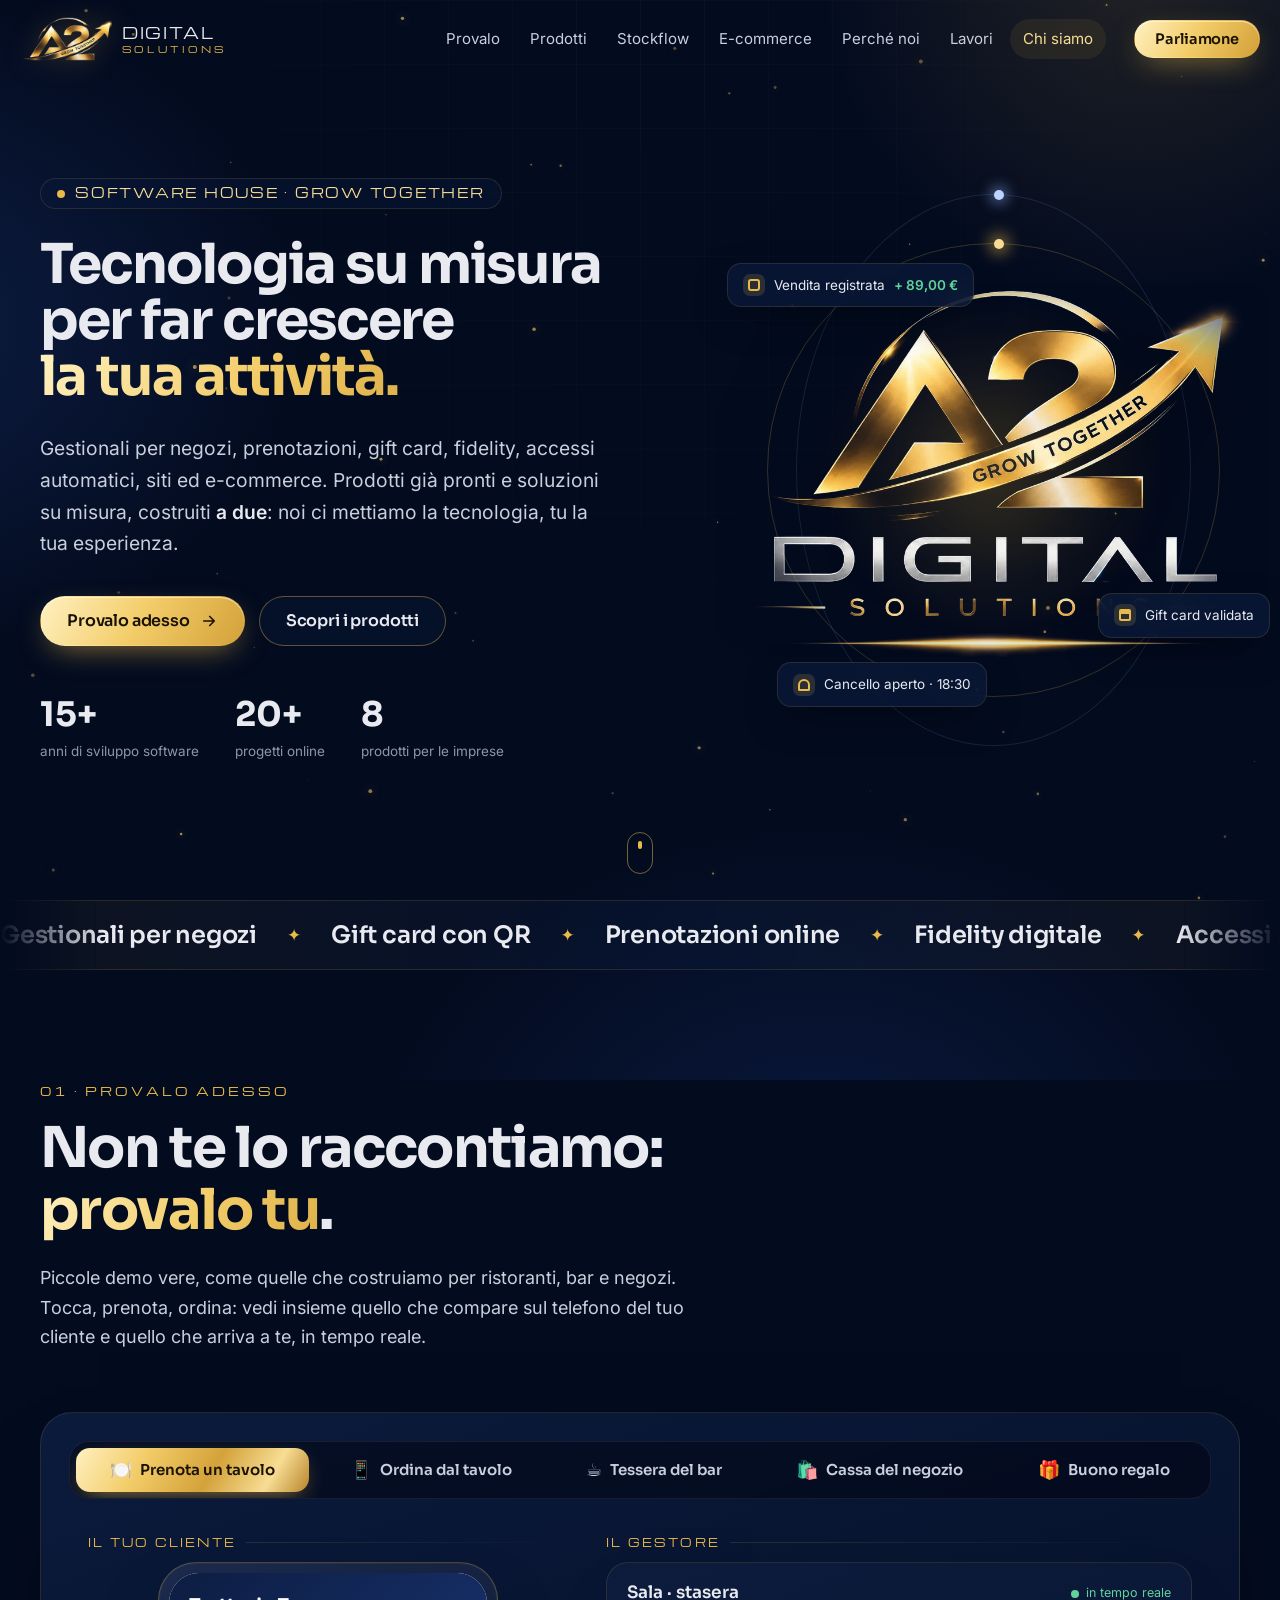
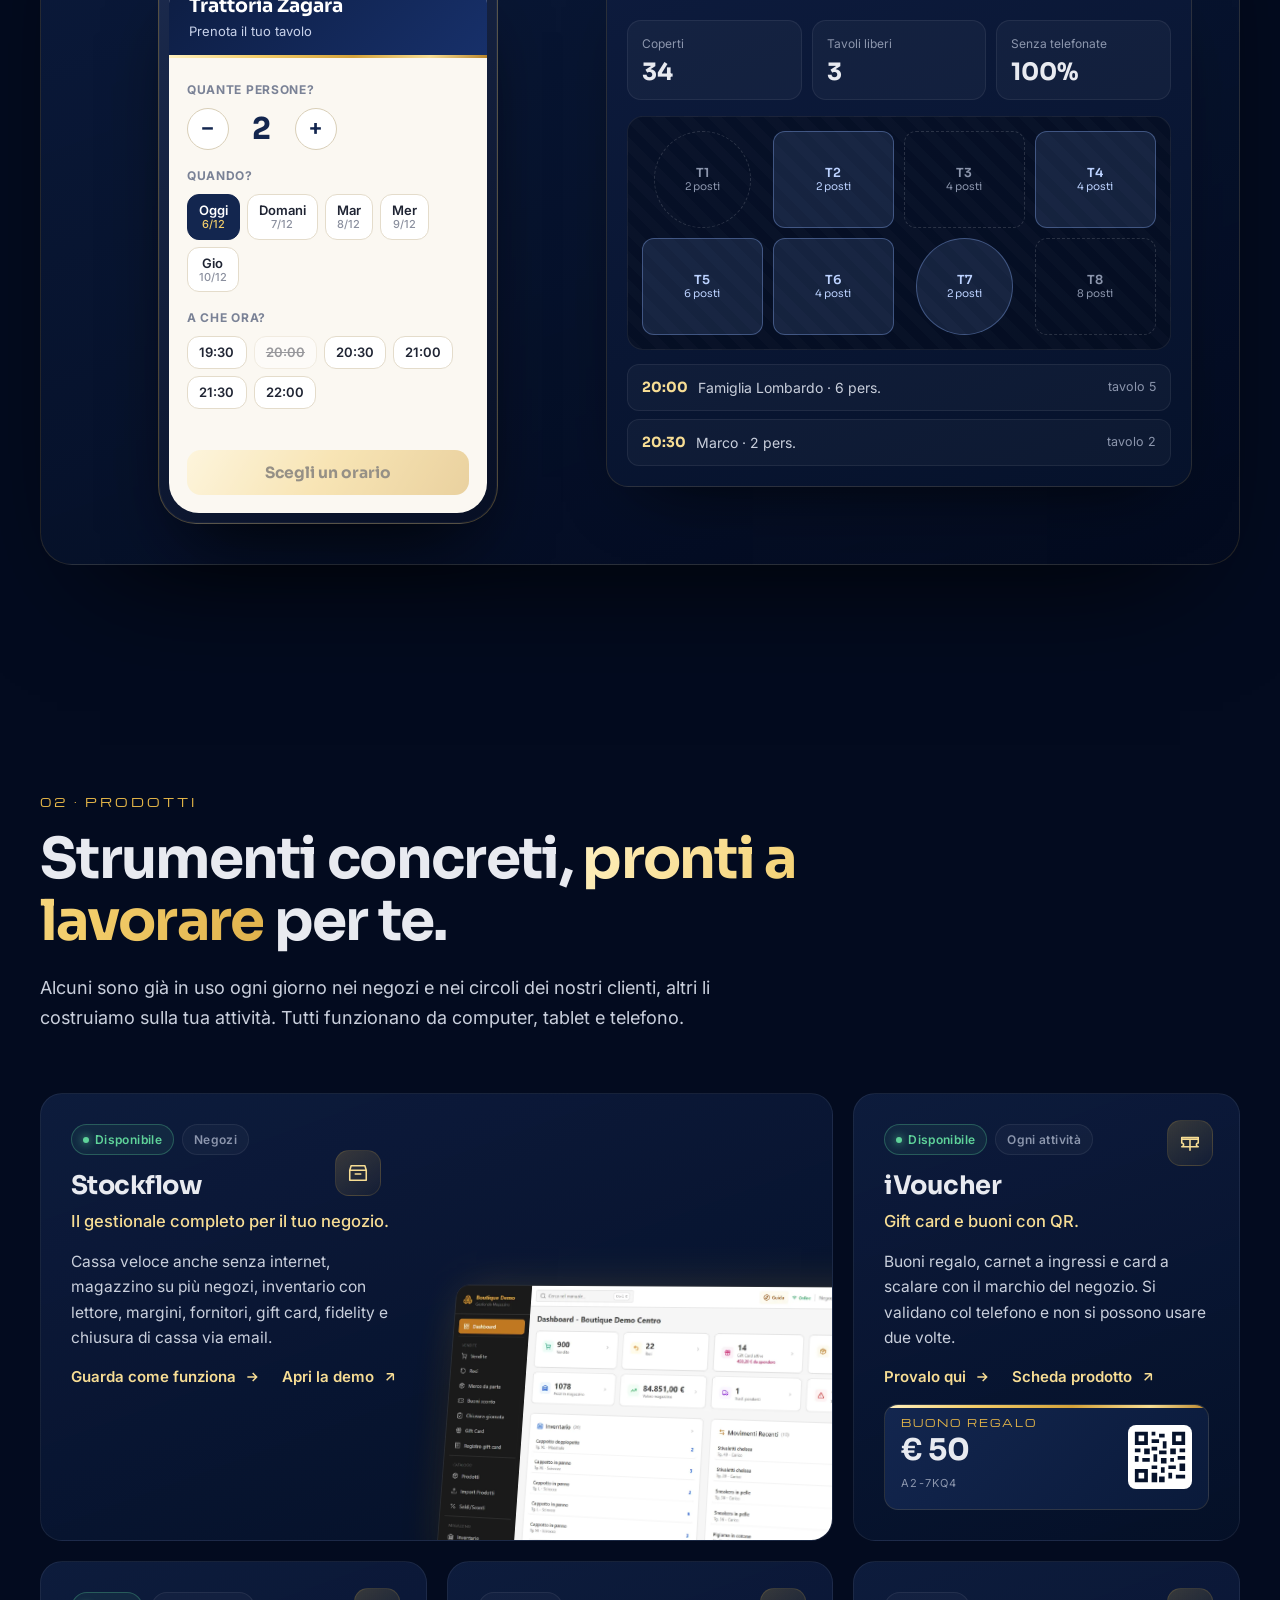
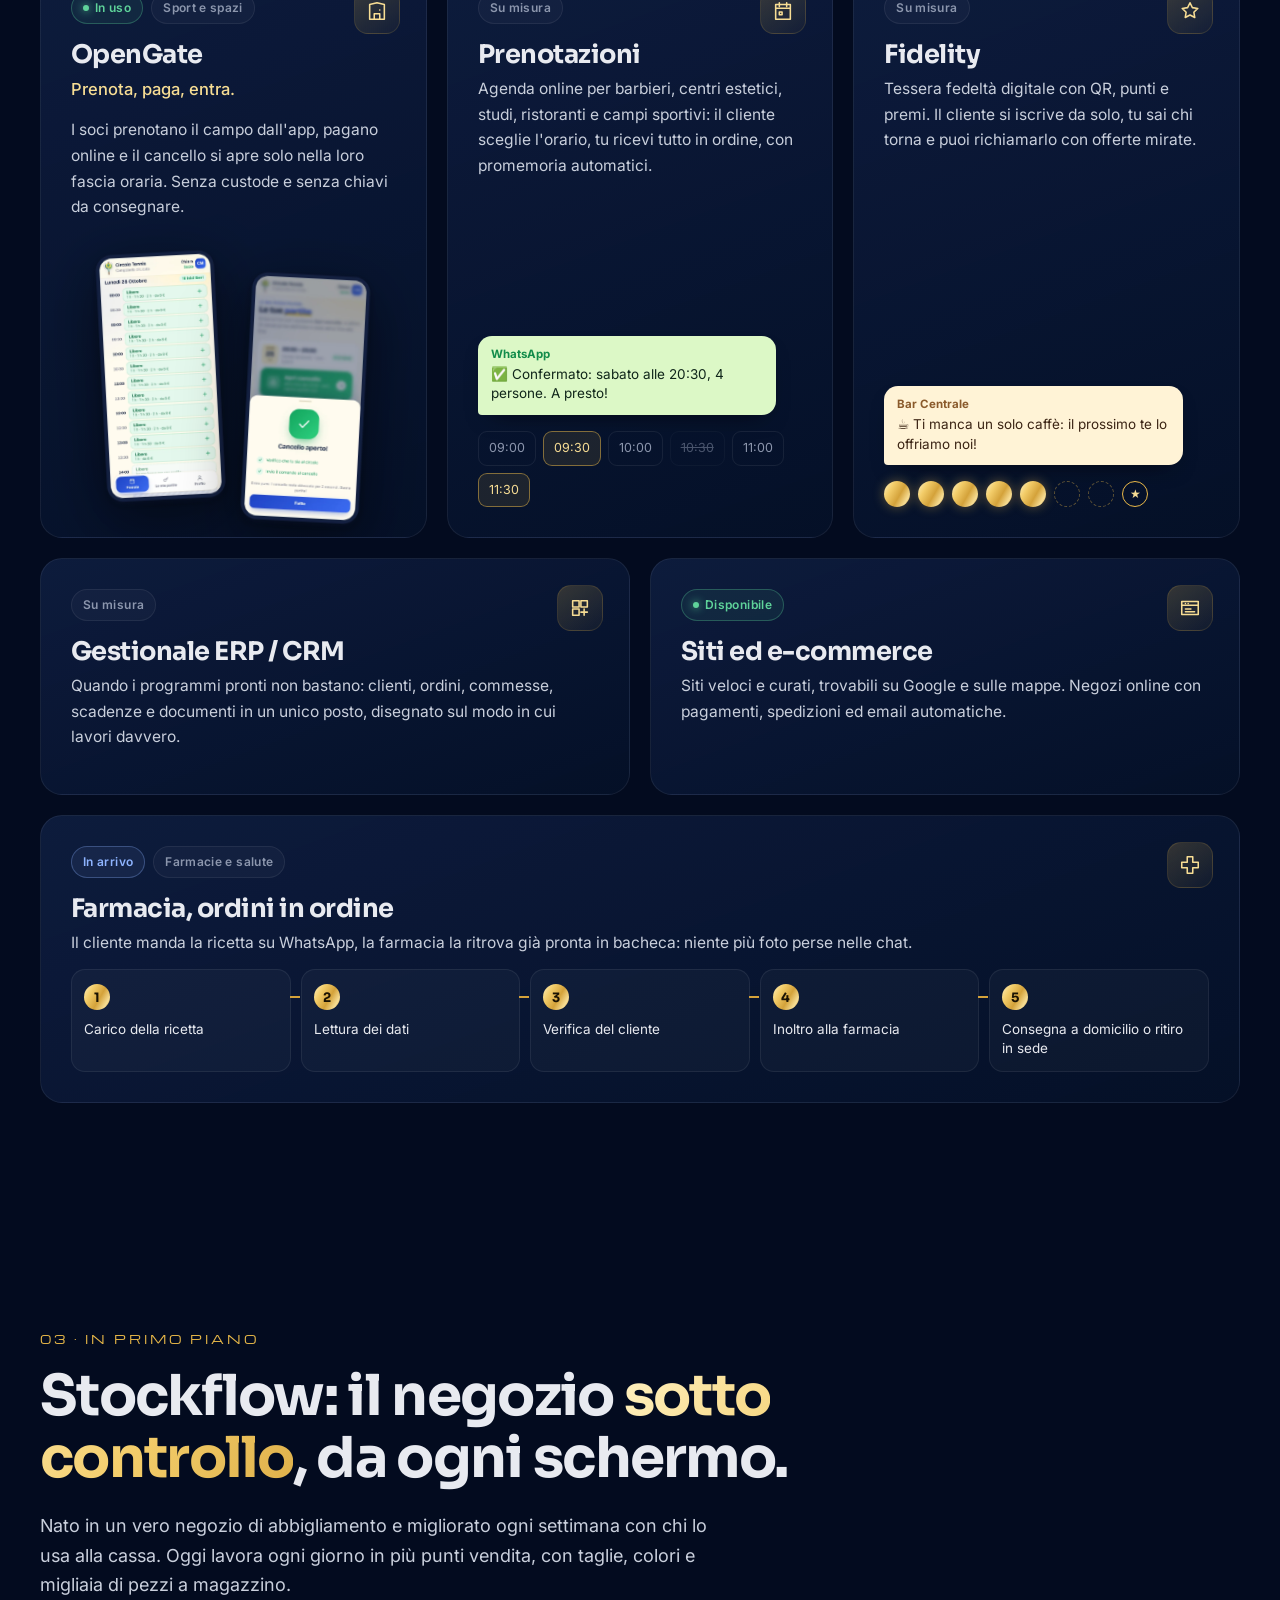
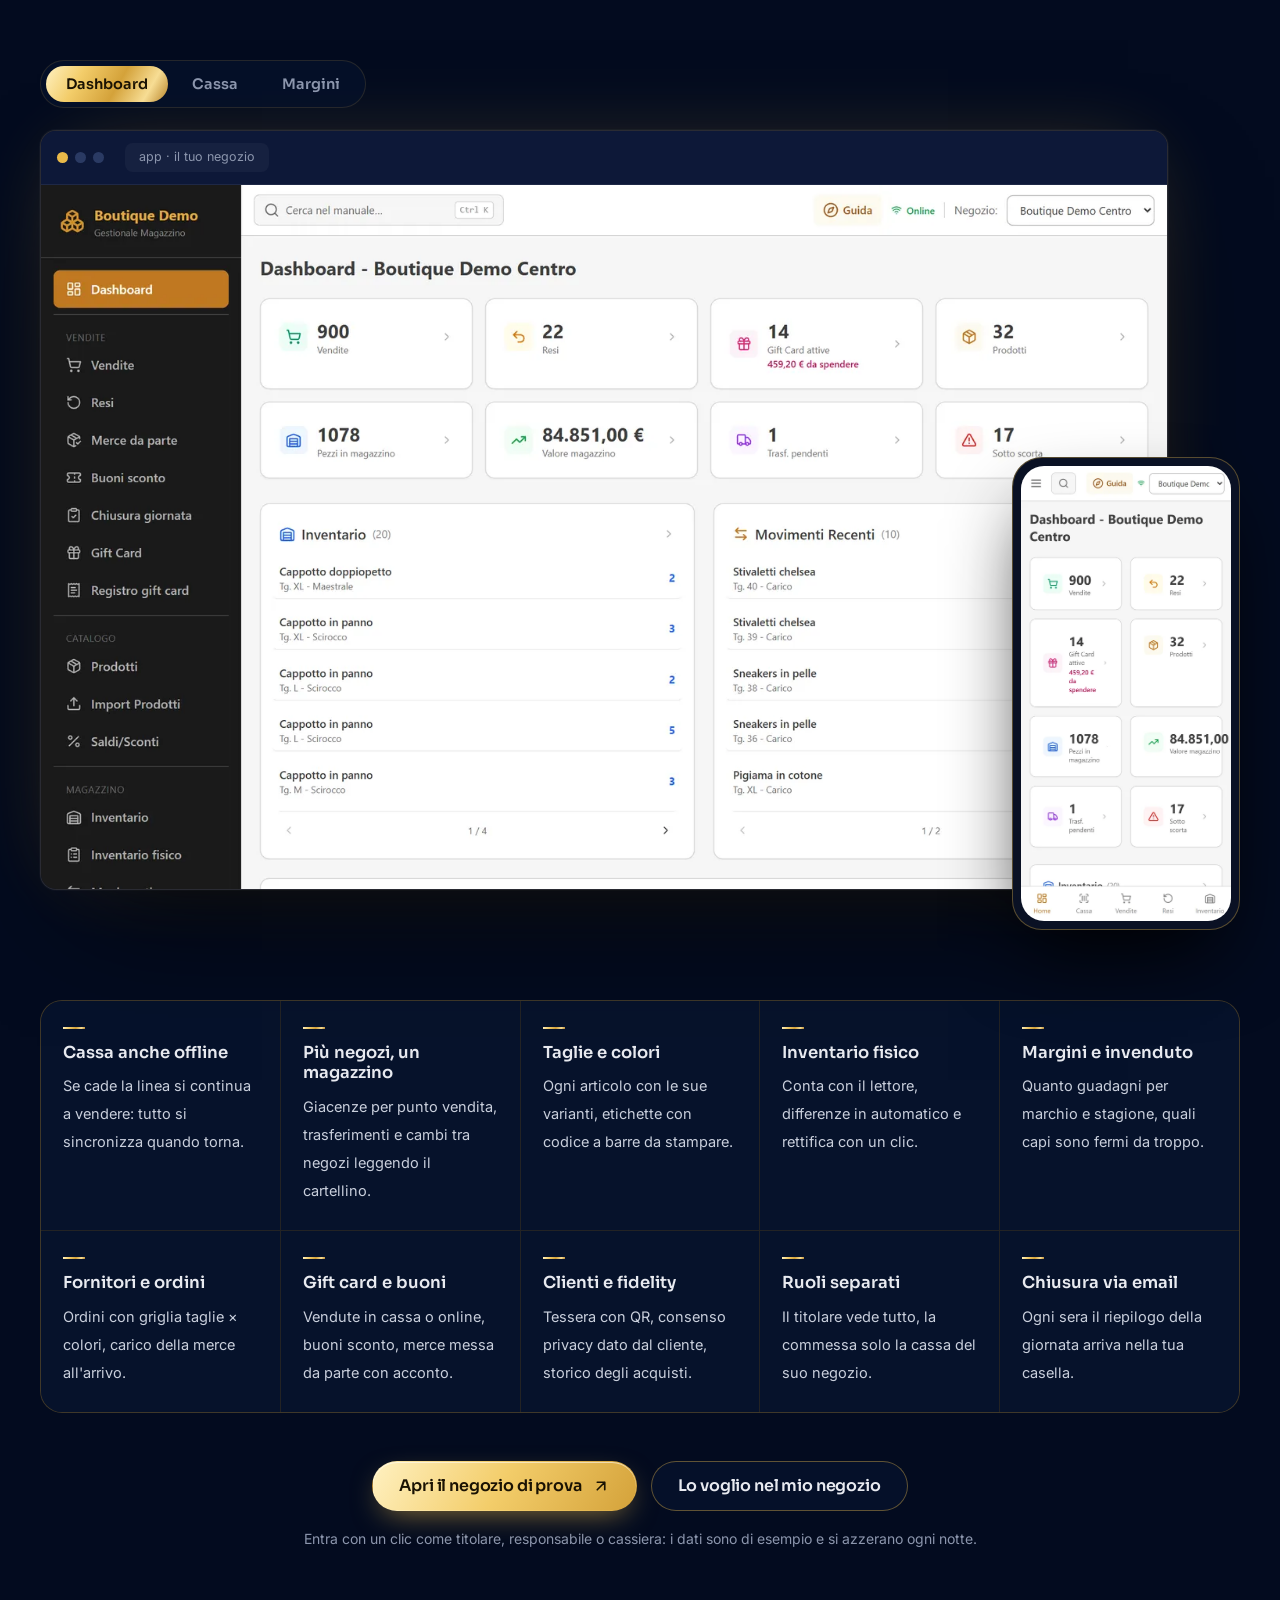
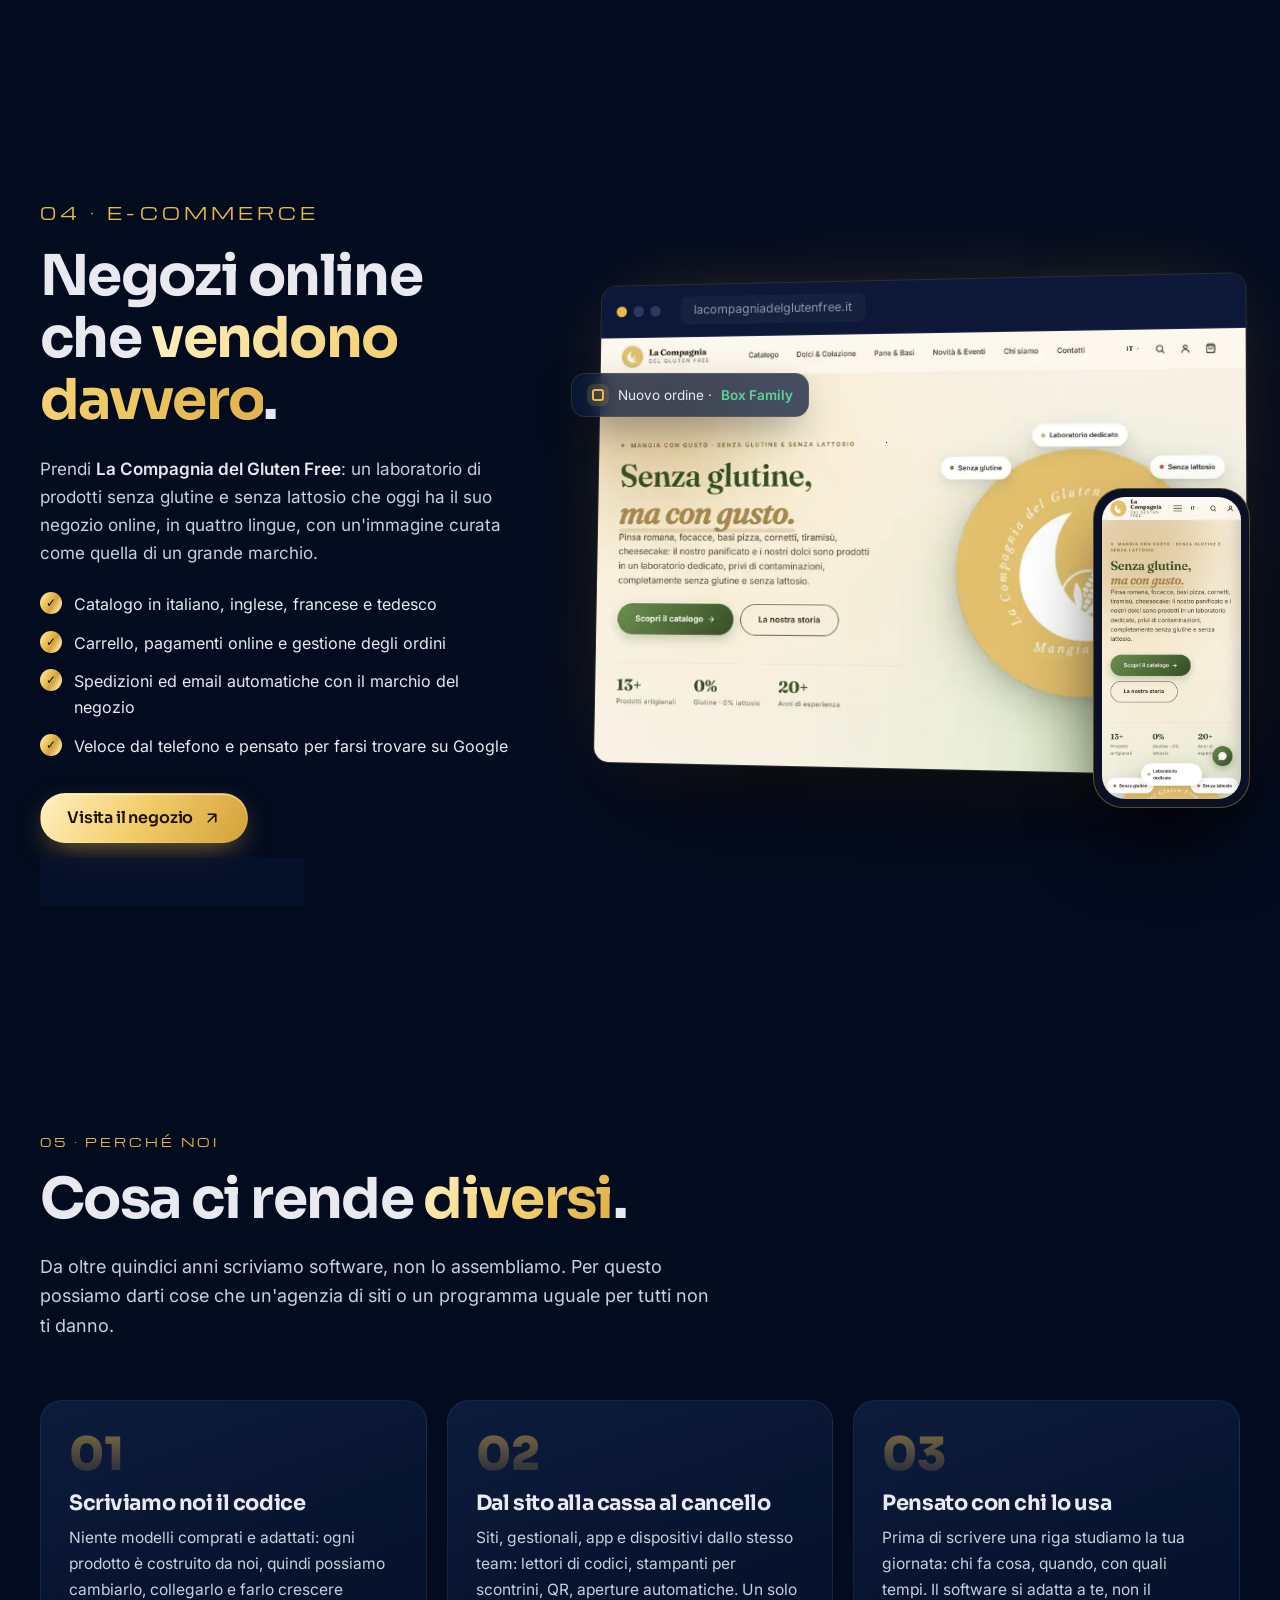
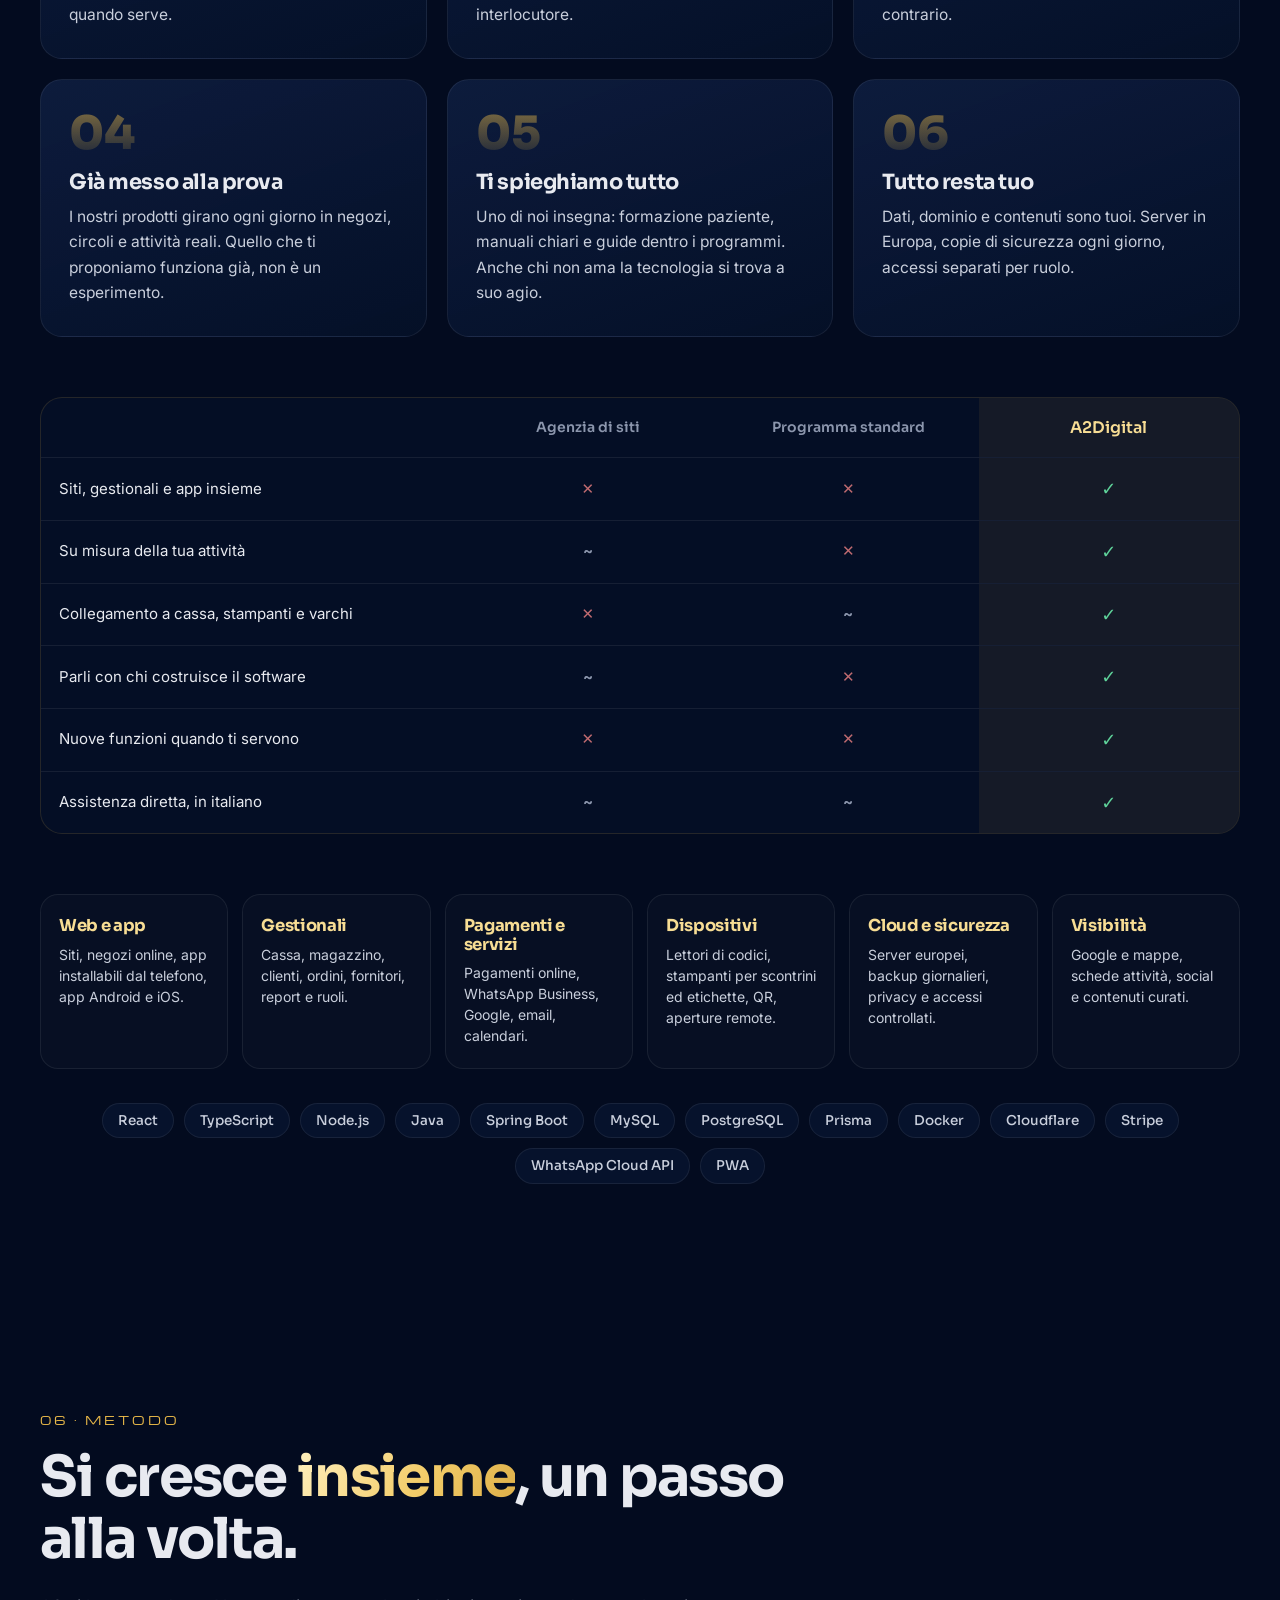
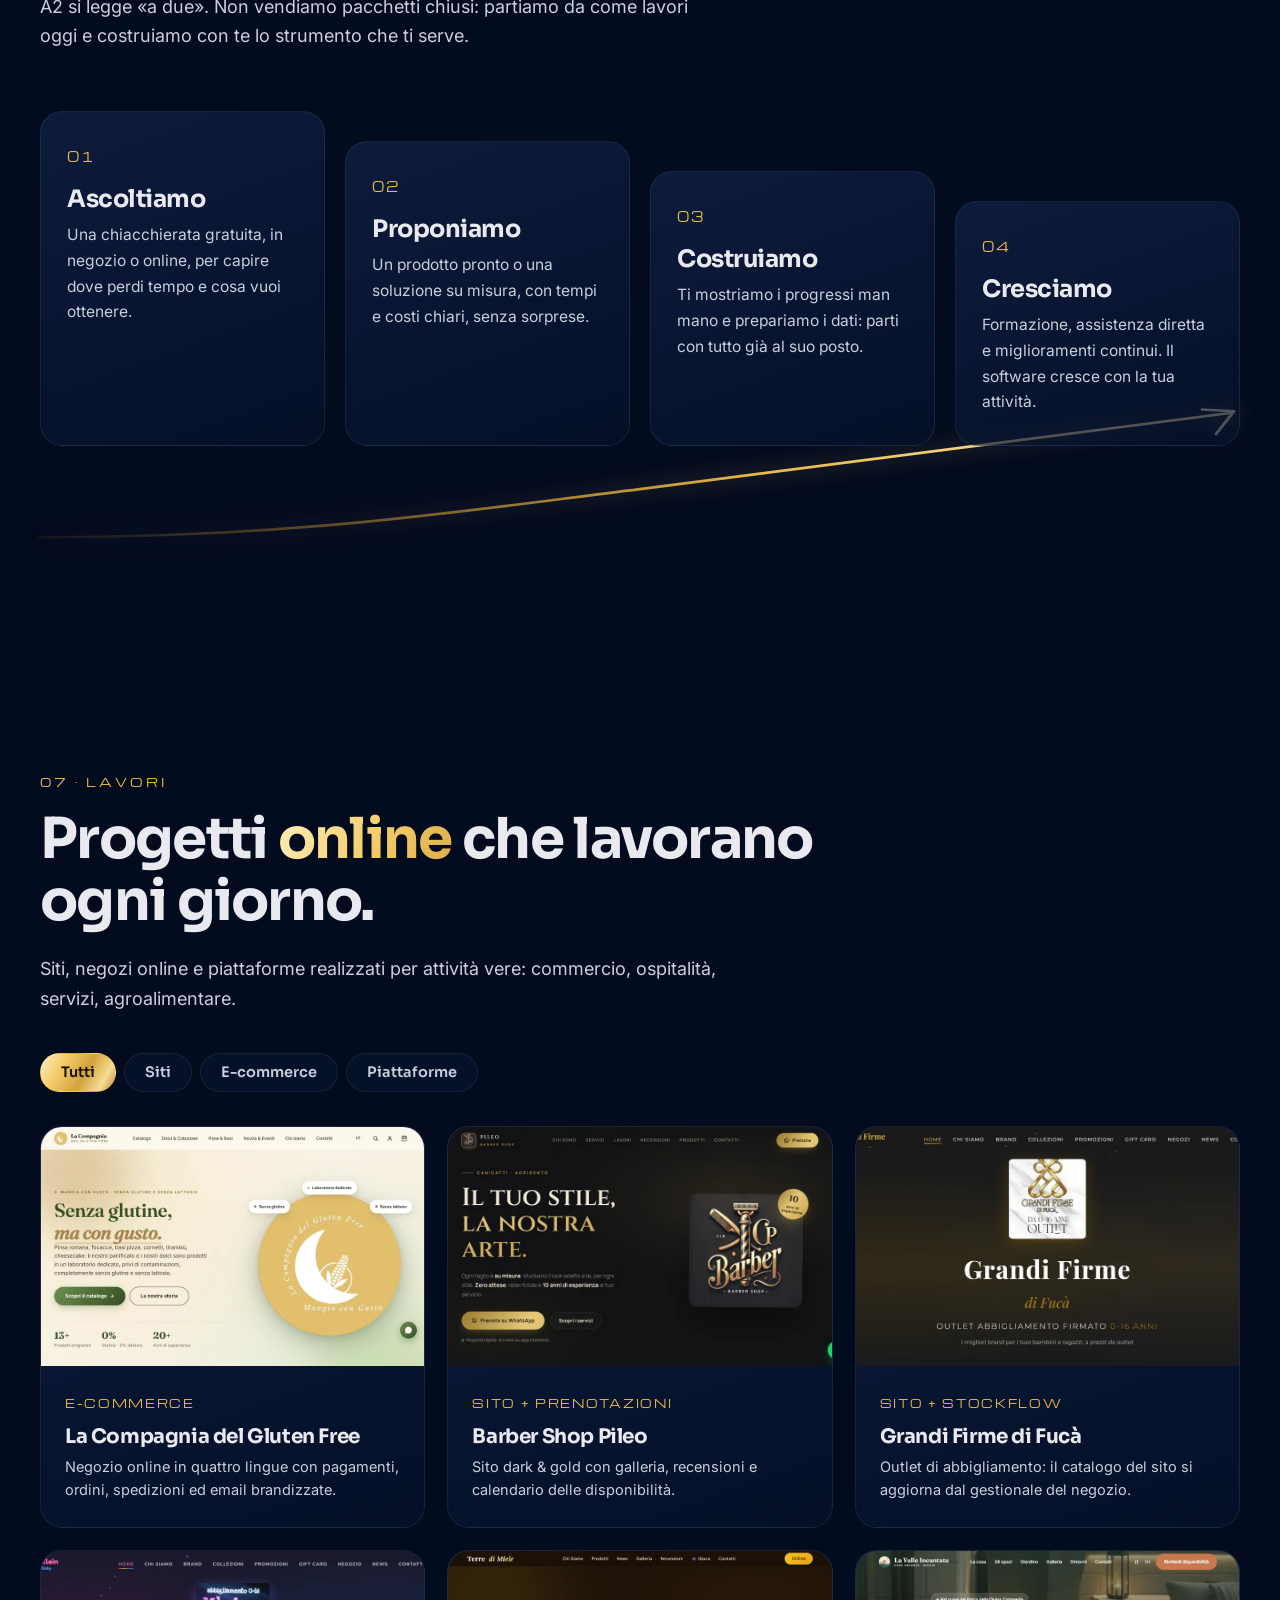
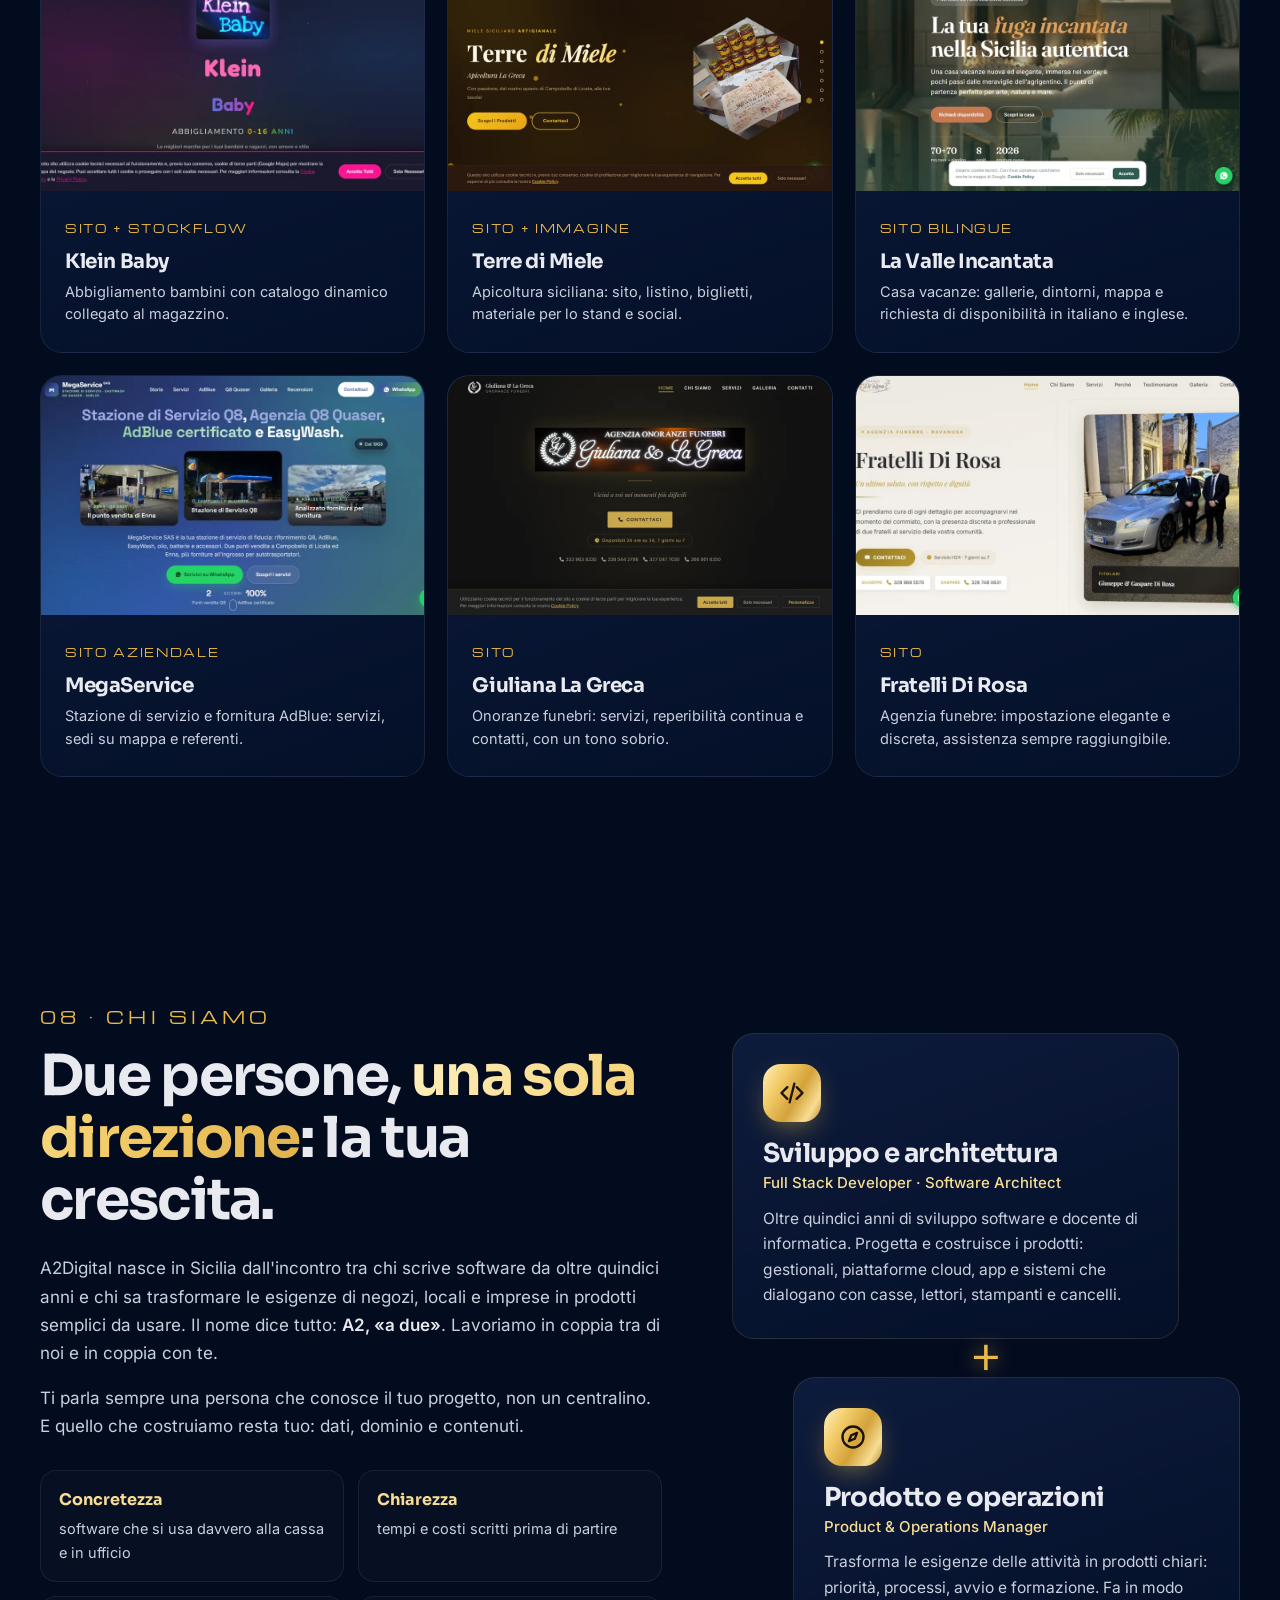
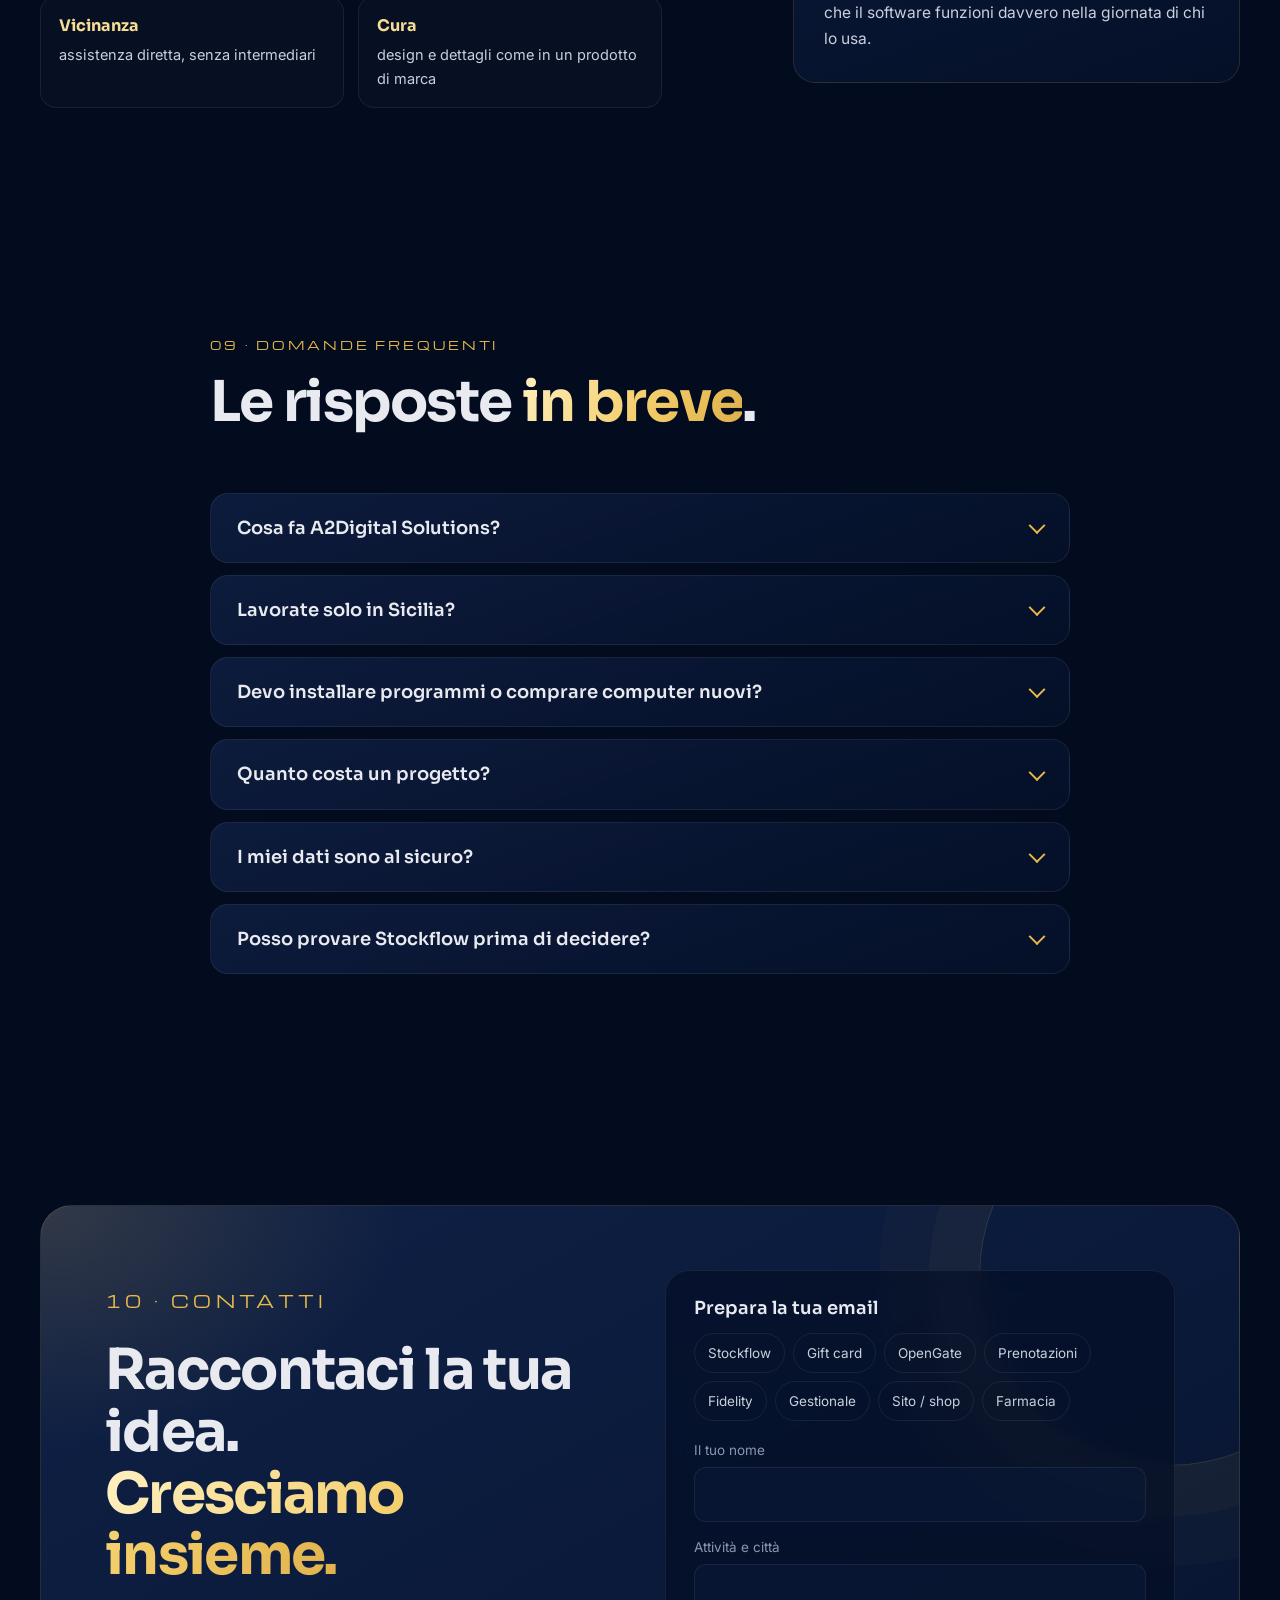
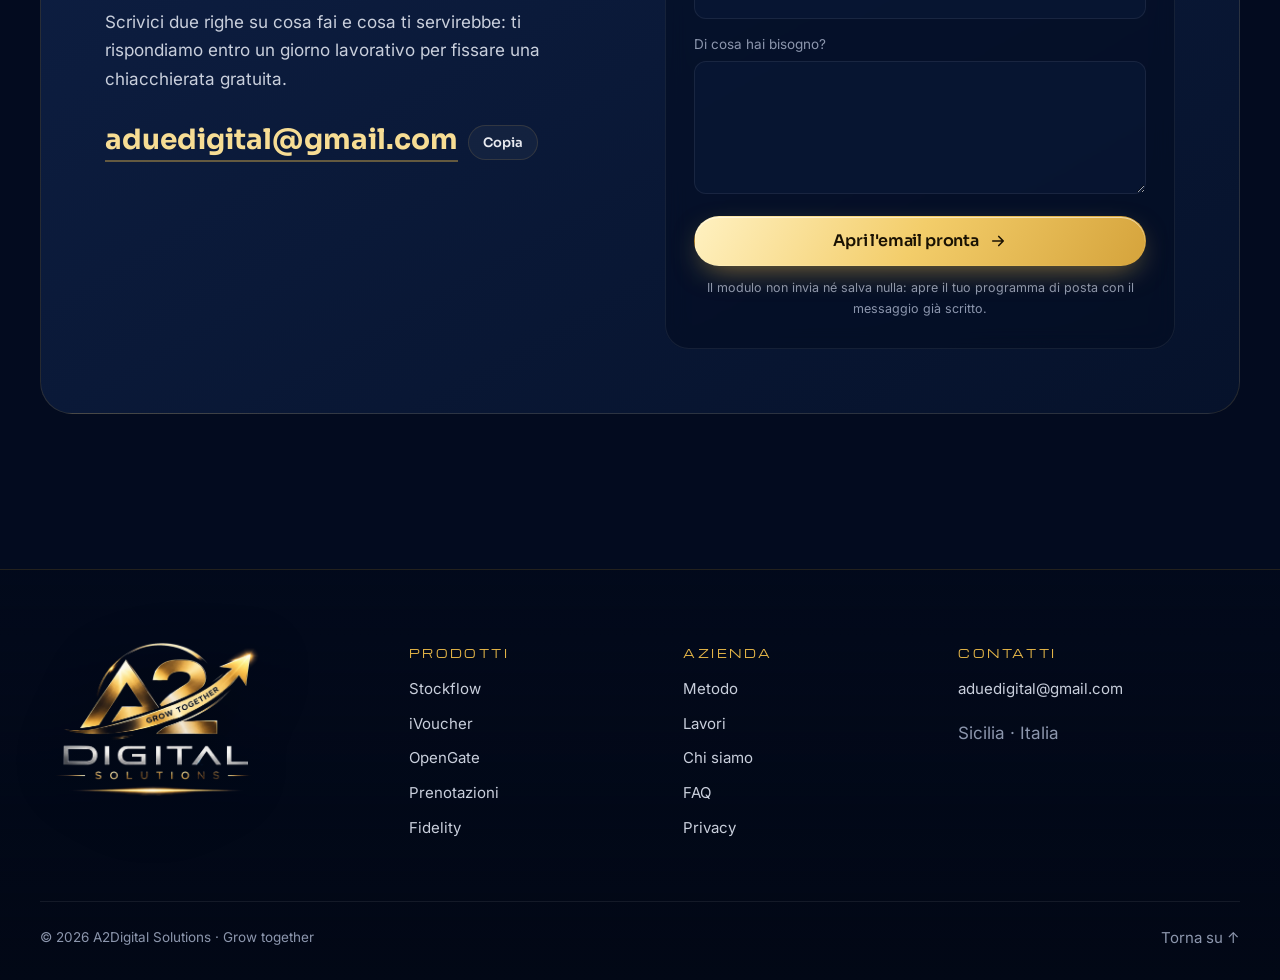
==== index.html @ 516698c3 "Chi siamo senza nomi, link alle demo di Stockflow e iVoucher Claude-Session: https://claude.ai/code/" ====
<!DOCTYPE html>
<html lang="it">
<head>
<meta charset="utf-8">
<meta name="viewport" content="width=device-width, initial-scale=1">
<title>A2Digital Solutions · Software, gestionali e siti per far crescere la tua attività</title>
<meta name="description" content="A2Digital Solutions crea gestionali per negozi, prenotazioni, gift card, fidelity, accessi automatici, siti ed e-commerce per le piccole e medie imprese. Grow together: cresciamo insieme.">
<meta name="keywords" content="gestionale negozio, software per negozi, ERP retail, gift card digitali, prenotazioni online, fidelity card digitale, controllo accessi QR, sito web, e-commerce, software su misura, Sicilia">
<meta name="author" content="A2Digital Solutions">
<meta name="robots" content="index, follow, max-image-preview:large">
<meta name="theme-color" content="#030b1f">
<link rel="canonical" href="https://www.a2digital.it/">
<link rel="icon" href="favicon.svg" type="image/svg+xml">
<link rel="icon" href="favicon-32.png" sizes="32x32" type="image/png">
<link rel="apple-touch-icon" href="apple-touch-icon.png">
<link rel="manifest" href="site.webmanifest">

<meta property="og:type" content="website">
<meta property="og:locale" content="it_IT">
<meta property="og:site_name" content="A2Digital Solutions">
<meta property="og:title" content="A2Digital Solutions · Grow together">
<meta property="og:description" content="Gestionali, prenotazioni, gift card, fidelity, accessi automatici, siti ed e-commerce. Tecnologia concreta per far crescere la tua attività.">
<meta property="og:url" content="https://www.a2digital.it/">
<meta property="og:image" content="https://www.a2digital.it/og-image.jpg">
<meta property="og:image:width" content="1200">
<meta property="og:image:height" content="630">
<meta name="twitter:card" content="summary_large_image">
<meta name="twitter:title" content="A2Digital Solutions · Grow together">
<meta name="twitter:description" content="Gestionali, prenotazioni, gift card, fidelity, accessi automatici, siti ed e-commerce.">
<meta name="twitter:image" content="https://www.a2digital.it/og-image.jpg">
<meta name="geo.region" content="IT-82">
<meta name="geo.placename" content="Sicilia">

<link rel="preload" href="assets/fonts/sora-latin-wght-normal.woff2" as="font" type="font/woff2" crossorigin>
<link rel="preload" href="assets/fonts/inter-latin-wght-normal.woff2" as="font" type="font/woff2" crossorigin>
<link rel="stylesheet" href="assets/css/style.css">

<script type="application/ld+json">
{
  "@context": "https://schema.org",
  "@graph": [
    {
      "@type": "Organization",
      "@id": "https://www.a2digital.it/#org",
      "name": "A2Digital Solutions",
      "alternateName": ["A2Digital", "A2 Digital Solutions"],
      "slogan": "Grow together",
      "url": "https://www.a2digital.it/",
      "logo": "https://www.a2digital.it/icon-512.png",
      "email": "aduedigital@gmail.com",
      "description": "Software house che sviluppa gestionali per negozi, prenotazioni online, gift card, fidelity, controllo accessi, siti ed e-commerce per piccole e medie imprese.",
      "areaServed": [{"@type": "Country", "name": "Italia"}],
      "address": {"@type": "PostalAddress", "addressRegion": "Sicilia", "addressCountry": "IT"},
      "contactPoint": {"@type": "ContactPoint", "contactType": "sales", "email": "aduedigital@gmail.com", "availableLanguage": ["Italian", "English"]},
      "knowsAbout": ["Gestionali per negozi", "ERP", "CRM", "E-commerce", "Prenotazioni online", "Gift card digitali", "Programmi fedeltà", "Controllo accessi", "Sviluppo web"]
    },
    {
      "@type": "WebSite",
      "@id": "https://www.a2digital.it/#website",
      "url": "https://www.a2digital.it/",
      "name": "A2Digital Solutions",
      "inLanguage": "it-IT",
      "publisher": {"@id": "https://www.a2digital.it/#org"}
    },
    {
      "@type": "ItemList",
      "name": "Prodotti A2Digital",
      "itemListElement": [
        {"@type": "ListItem", "position": 1, "item": {"@type": "SoftwareApplication", "name": "Stockflow", "applicationCategory": "BusinessApplication", "operatingSystem": "Web, Android, iOS", "description": "Gestionale cloud per negozi: cassa, magazzino multi-negozio, inventario, margini, fornitori, gift card e fidelity."}},
        {"@type": "ListItem", "position": 2, "item": {"@type": "SoftwareApplication", "name": "iVoucher", "applicationCategory": "BusinessApplication", "operatingSystem": "Web", "description": "Gift card, carnet e buoni digitali con QR, validati dal telefono e impossibili da usare due volte."}},
        {"@type": "ListItem", "position": 3, "item": {"@type": "SoftwareApplication", "name": "OpenGate", "applicationCategory": "BusinessApplication", "operatingSystem": "Web", "description": "Prenotazione e pagamento di campi e spazi con apertura automatica del cancello solo nella fascia prenotata."}},
        {"@type": "ListItem", "position": 4, "item": {"@type": "Service", "name": "Prenotazioni online", "description": "Agenda e prenotazioni per barbieri, centri estetici, studi, ristoranti e strutture sportive."}},
        {"@type": "ListItem", "position": 5, "item": {"@type": "Service", "name": "Fidelity digitale", "description": "Tessera fedeltà con QR, punti, premi e messaggi ai clienti."}},
        {"@type": "ListItem", "position": 6, "item": {"@type": "Service", "name": "Gestionale su misura (ERP/CRM)", "description": "Software gestionale costruito sui processi dell'azienda."}},
        {"@type": "ListItem", "position": 7, "item": {"@type": "Service", "name": "Siti web ed e-commerce", "description": "Siti veloci, curati e trovabili su Google, negozi online con pagamenti e spedizioni."}},
        {"@type": "ListItem", "position": 8, "item": {"@type": "Service", "name": "Farmacia e salute", "description": "Ordini e ricette via WhatsApp gestiti in modo ordinato, con consegna a domicilio o ritiro in sede."}}
      ]
    },
    {
      "@type": "FAQPage",
      "mainEntity": [
        {"@type": "Question", "name": "Cosa fa A2Digital Solutions?", "acceptedAnswer": {"@type": "Answer", "text": "Sviluppiamo software per piccole e medie imprese: gestionali per negozi, prenotazioni online, gift card e fidelity digitali, controllo accessi, gestionali su misura, siti web ed e-commerce."}},
        {"@type": "Question", "name": "Lavorate solo in Sicilia?", "acceptedAnswer": {"@type": "Answer", "text": "Siamo in Sicilia ma lavoriamo con attività in tutta Italia: i nostri prodotti funzionano online e l'assistenza avviene a distanza."}},
        {"@type": "Question", "name": "Devo installare programmi o comprare computer nuovi?", "acceptedAnswer": {"@type": "Answer", "text": "No. I nostri prodotti funzionano dal browser di computer, tablet e telefono. Per la cassa si possono collegare lettori di codici a barre e stampanti per scontrini."}},
        {"@type": "Question", "name": "Quanto costa un progetto?", "acceptedAnswer": {"@type": "Answer", "text": "Dipende da cosa serve: i prodotti pronti hanno un canone mensile, i progetti su misura un preventivo dopo una prima chiacchierata gratuita. Scrivici a aduedigital@gmail.com."}},
        {"@type": "Question", "name": "I miei dati sono al sicuro?", "acceptedAnswer": {"@type": "Answer", "text": "Sì: server in Europa, connessioni cifrate, backup quotidiani e accessi separati per ogni ruolo. I dati restano di proprietà del cliente."}},
        {"@type": "Question", "name": "Posso provare Stockflow prima di decidere?", "acceptedAnswer": {"@type": "Answer", "text": "Sì: c'è un negozio di prova completo con dati di esempio su https://store.emcdigitalsolutions.it/login. Si entra con un clic e si può fare anche una vendita."}}
      ]
    }
  ]
}
</script>
</head>
<body>
<a class="skip" href="#main">Vai al contenuto</a>
<div class="progress" aria-hidden="true"><span id="progress"></span></div>
<canvas id="dust" aria-hidden="true"></canvas>
<div class="bg-glow" aria-hidden="true"></div>
<div class="bg-grid" aria-hidden="true"></div>

<header class="nav" id="nav">
  <div class="nav-inner">
    <a href="#top" class="brand" aria-label="A2Digital Solutions, torna in cima">
      <img src="assets/img/emblema-a2.webp" alt="" width="240" height="116" class="brand-mark">
      <span class="brand-text"><b>DIGITAL</b><i>SOLUTIONS</i></span>
    </a>
    <nav class="nav-links" aria-label="Navigazione principale">
      <a href="#laboratorio">Provalo</a>
      <a href="#prodotti">Prodotti</a>
      <a href="#stockflow">Stockflow</a>
      <a href="#ecommerce">E-commerce</a>
      <a href="#perche-noi">Perché noi</a>
      <a href="#portfolio">Lavori</a>
      <a href="#chi-siamo">Chi siamo</a>
    </nav>
    <a href="#contatti" class="btn btn-gold btn-sm nav-cta" data-magnetic>Parliamone</a>
    <button class="burger" id="burger" aria-label="Apri il menu" aria-expanded="false" aria-controls="mnav"><span></span><span></span></button>
  </div>
  <nav class="mnav" id="mnav" aria-label="Menu mobile">
    <a href="#laboratorio">Provalo</a>
    <a href="#prodotti">Prodotti</a>
    <a href="#stockflow">Stockflow</a>
    <a href="#ecommerce">E-commerce</a>
    <a href="#perche-noi">Perché noi</a>
    <a href="#portfolio">Lavori</a>
    <a href="#chi-siamo">Chi siamo</a>
    <a href="#faq">FAQ</a>
    <a href="#contatti" class="btn btn-gold">Parliamone</a>
  </nav>
</header>

<main id="main">

<!-- HERO -->
<section class="hero" id="top">
  <div class="wrap hero-grid">
    <div class="hero-copy">
      <p class="eyebrow reveal"><span class="dot"></span> Software house · Grow together</p>
      <h1 class="reveal">
        <span class="line">Tecnologia su misura</span>
        <span class="line">per far crescere</span>
        <span class="line"><em class="gold-text">la tua attività.</em></span>
      </h1>
      <p class="lead reveal">Gestionali per negozi, prenotazioni, gift card, fidelity, accessi automatici, siti ed e-commerce. Prodotti già pronti e soluzioni su misura, costruiti <strong>a due</strong>: noi ci mettiamo la tecnologia, tu la tua esperienza.</p>
      <div class="hero-cta reveal">
        <a href="#laboratorio" class="btn btn-gold" data-magnetic>Provalo adesso <svg viewBox="0 0 24 24" aria-hidden="true"><path d="M5 12h14M13 6l6 6-6 6"/></svg></a>
        <a href="#prodotti" class="btn btn-ghost" data-magnetic>Scopri i prodotti</a>
      </div>
      <ul class="hero-proof reveal" aria-label="In breve">
        <li><b data-count="15" data-suffix="+">15+</b><span>anni di sviluppo software</span></li>
        <li><b data-count="20" data-suffix="+">20+</b><span>progetti online</span></li>
        <li><b data-count="8">8</b><span>prodotti per le imprese</span></li>
      </ul>
    </div>
    <div class="hero-art reveal" aria-hidden="true">
      <div class="orbit o1"></div>
      <div class="orbit o2"></div>
      <div class="halo"></div>
      <img src="assets/img/logo-a2digital.webp" alt="" width="960" height="651" class="hero-logo" fetchpriority="high">
      <div class="chip c1"><i class="ic ic-cart"></i> Vendita registrata <b>+ 89,00 €</b></div>
      <div class="chip c2"><i class="ic ic-gift"></i> Gift card validata</div>
      <div class="chip c3"><i class="ic ic-gate"></i> Cancello aperto · 18:30</div>
    </div>
  </div>
  <a href="#laboratorio" class="scroll-cue" aria-label="Scorri alle demo"><span></span></a>
</section>

<!-- MARQUEE -->
<div class="marquee" aria-hidden="true">
  <div class="marquee-track">
    <span>Gestionali per negozi</span><i>✦</i><span>Gift card con QR</span><i>✦</i><span>Prenotazioni online</span><i>✦</i><span>Fidelity digitale</span><i>✦</i><span>Accessi automatici</span><i>✦</i><span>Siti web</span><i>✦</i><span>E-commerce</span><i>✦</i><span>ERP e CRM su misura</span><i>✦</i><span>Ordini via WhatsApp</span><i>✦</i>
    <span>Gestionali per negozi</span><i>✦</i><span>Gift card con QR</span><i>✦</i><span>Prenotazioni online</span><i>✦</i><span>Fidelity digitale</span><i>✦</i><span>Accessi automatici</span><i>✦</i><span>Siti web</span><i>✦</i><span>E-commerce</span><i>✦</i><span>ERP e CRM su misura</span><i>✦</i><span>Ordini via WhatsApp</span><i>✦</i>
  </div>
</div>

<!-- LABORATORIO -->
<section class="section" id="laboratorio">
  <div class="wrap">
    <header class="sec-head reveal">
      <p class="kicker">01 · Provalo adesso</p>
      <h2>Non te lo raccontiamo: <span class="gold-text">provalo tu</span>.</h2>
      <p class="sec-sub">Piccole demo vere, come quelle che costruiamo per ristoranti, bar e negozi. Tocca, prenota, ordina: vedi insieme quello che compare sul telefono del tuo cliente e quello che arriva a te, in tempo reale.</p>
    </header>

    <div class="lab reveal">
      <div class="lab-tabs" role="tablist" aria-label="Scegli una demo">
        <button role="tab" id="t-book" aria-controls="lab-book" aria-selected="true"><span>🍽️</span>Prenota un tavolo</button>
        <button role="tab" id="t-order" aria-controls="lab-order" aria-selected="false" tabindex="-1"><span>📱</span>Ordina dal tavolo</button>
        <button role="tab" id="t-fid" aria-controls="lab-fid" aria-selected="false" tabindex="-1"><span>☕</span>Tessera del bar</button>
        <button role="tab" id="t-pos" aria-controls="lab-pos" aria-selected="false" tabindex="-1"><span>🛍️</span>Cassa del negozio</button>
        <button role="tab" id="t-gift" aria-controls="lab-gift" aria-selected="false" tabindex="-1"><span>🎁</span>Buono regalo</button>
      </div>

      <!-- 1. PRENOTAZIONE TAVOLO -->
      <div class="lab-panel" id="lab-book" role="tabpanel" aria-labelledby="t-book">
        <div class="lab-side">
          <p class="lab-who">Il tuo cliente</p>
          <div class="device">
            <div class="app">
              <div class="app-head"><b>Trattoria Zagara</b><small>Prenota il tuo tavolo</small></div>
              <div class="app-body">
                <p class="app-label">Quante persone?</p>
                <div class="stepper"><button type="button" data-bk="minus" aria-label="Una persona in meno">−</button><output id="bkPeople">2</output><button type="button" data-bk="plus" aria-label="Una persona in più">+</button></div>
                <p class="app-label">Quando?</p>
                <div class="pills" id="bkDays"></div>
                <p class="app-label">A che ora?</p>
                <div class="pills times" id="bkTimes"></div>
                <button type="button" class="app-btn" id="bkGo" disabled>Scegli un orario</button>
              </div>
              <div class="app-done" id="bkDone" hidden>
                <div class="check"><svg viewBox="0 0 52 52"><circle cx="26" cy="26" r="24"/><path d="M15 27l7 7 15-16"/></svg></div>
                <b>Tavolo prenotato!</b>
                <p id="bkSummary"></p>
                <small>Conferma e promemoria in arrivo su WhatsApp</small>
                <button type="button" class="app-btn ghost" id="bkAgain">Nuova prenotazione</button>
              </div>
            </div>
          </div>
        </div>
        <div class="lab-side biz">
          <p class="lab-who">Il gestore</p>
          <div class="dash">
            <div class="dash-head"><b>Sala · <span id="bkDayLabel">stasera</span></b><span class="live"><i></i>in tempo reale</span></div>
            <div class="kpis"><div><small>Coperti</small><b id="bkCovers">34</b></div><div><small>Tavoli liberi</small><b id="bkFree">3</b></div><div><small>Senza telefonate</small><b>100%</b></div></div>
            <div class="floor" id="bkFloor" aria-hidden="true"></div>
            <ul class="feed" id="bkFeed">
              <li><b>20:00</b> Famiglia Lombardo · 6 pers. <em>tavolo 5</em></li>
              <li><b>20:30</b> Marco · 2 pers. <em>tavolo 2</em></li>
            </ul>
          </div>
        </div>
      </div>

      <!-- 2. ORDINE DAL TAVOLO -->
      <div class="lab-panel" id="lab-order" role="tabpanel" aria-labelledby="t-order" hidden>
        <div class="lab-side">
          <p class="lab-who">Il tuo cliente al tavolo 7</p>
          <div class="device">
            <div class="app">
              <div class="app-head"><b>Menu · Tavolo 7</b><small>Inquadra il QR sul tavolo e ordina</small></div>
              <div class="app-body">
                <label class="gf-toggle"><input type="checkbox" id="mnGf"><span></span>Mostra solo senza glutine</label>
                <ul class="menu" id="mnList"></ul>
              </div>
              <div class="cartbar"><span id="mnCount">Nessun piatto</span><button type="button" id="mnSend" disabled>Invia in cucina</button></div>
              <div class="app-done" id="mnDone" hidden>
                <div class="check"><svg viewBox="0 0 52 52"><circle cx="26" cy="26" r="24"/><path d="M15 27l7 7 15-16"/></svg></div>
                <b id="mnState">Ordine inviato!</b>
                <p id="mnStateSub">La cucina lo sta già preparando.</p>
                <button type="button" class="app-btn ghost" id="mnAgain">Ordina ancora</button>
              </div>
            </div>
          </div>
        </div>
        <div class="lab-side biz">
          <p class="lab-who">La cucina</p>
          <div class="dash kitchen">
            <div class="dash-head"><b>Schermo cucina</b><span class="live"><i></i>in tempo reale</span></div>
            <div class="kpis"><div><small>Comande di oggi</small><b id="mnOrders">46</b></div><div><small>Tavoli aperti</small><b id="mnTables">9</b></div><div><small>Tempo medio</small><b>14 min</b></div></div>
            <div class="tickets" id="mnTickets">
              <div class="ticket"><header><b>Tavolo 3</b><time>08:12</time></header><ul><li>2× Pasta alla Norma</li><li>1× Arancina al ragù</li></ul><span class="st">In preparazione</span></div>
              <div class="ticket ready"><header><b>Tavolo 11</b><time>14:40</time></header><ul><li>4× Pizza Margherita</li></ul><span class="st">Pronto</span></div>
            </div>
          </div>
        </div>
      </div>

      <!-- 3. TESSERA FEDELTÀ BAR -->
      <div class="lab-panel" id="lab-fid" role="tabpanel" aria-labelledby="t-fid" hidden>
        <div class="lab-side">
          <p class="lab-who">Il tuo cliente</p>
          <div class="device">
            <div class="app fid-app">
              <div class="app-head"><b>Bar Centrale</b><small>La tua tessera caffè</small></div>
              <div class="app-body">
                <div class="fcard">
                  <div class="fcard-top"><span>Giulia R.</span><svg viewBox="0 0 29 29" class="qr sm"><path d="M1 1h7v7H1zM21 1h7v7h-7zM1 21h7v7H1zM3 3v3h3V3zM23 3v3h3V3zM3 23v3h3v-3zM10 1h2v2h-2zM14 2h3v2h-3zM10 5h4v2h-4zM16 6h2v4h-2zM10 9h3v2h-3zM1 10h3v2H1zM6 10h3v3H6zM14 11h4v2h-4zM20 10h3v3h-3zM25 10h3v2h-3zM1 14h2v3H1zM5 15h4v2H5zM11 13h2v4h-2zM15 15h3v3h-3zM20 15h2v2h-2zM24 14h4v2h-4zM10 19h3v2h-3zM15 20h2v3h-2zM19 19h4v2h-4zM25 18h3v4h-3zM10 23h3v5h-3zM19 23h2v3h-2zM23 24h5v2h-5zM14 25h3v3h-3z"/></svg></div>
                  <div class="cups" id="fdCups"></div>
                  <p class="fcard-msg" id="fdMsg">Ancora 7 caffè e il prossimo è offerto</p>
                </div>
                <p class="app-note">Niente cartoncini da timbrare: la tessera è nel telefono e il barista la legge in un attimo.</p>
                <button type="button" class="app-btn" id="fdStamp">☕ Il barista scansiona la tessera</button>
              </div>
            </div>
          </div>
        </div>
        <div class="lab-side biz">
          <p class="lab-who">Il titolare del bar</p>
          <div class="dash">
            <div class="dash-head"><b>Clienti fedeli</b><span class="live"><i></i>questa settimana</span></div>
            <div class="kpis"><div><small>Iscritti</small><b id="fdMembers">248</b></div><div><small>Caffè con tessera</small><b id="fdWeek">412</b></div><div><small>Tornano entro 7 giorni</small><b>71%</b></div></div>
            <div class="bars" id="fdBars" aria-hidden="true"><i style="--h:42%"><em>L</em></i><i style="--h:58%"><em>M</em></i><i style="--h:50%"><em>M</em></i><i style="--h:66%"><em>G</em></i><i style="--h:82%"><em>V</em></i><i style="--h:96%"><em>S</em></i><i style="--h:74%" class="today"><em>D</em></i></div>
            <button type="button" class="dash-btn" id="fdPush">Invia un'offerta a chi non passa da 30 giorni</button>
            <p class="toast" id="fdToast" role="status"></p>
          </div>
        </div>
      </div>

      <!-- 4. CASSA NEGOZIO -->
      <div class="lab-panel" id="lab-pos" role="tabpanel" aria-labelledby="t-pos" hidden>
        <div class="lab-side">
          <p class="lab-who">La cassa</p>
          <div class="device wide">
            <div class="app pos">
              <div class="app-head row"><b>Cassa · Negozio Centro</b><span class="net" id="posNet">● Online</span></div>
              <div class="app-body">
                <button type="button" class="scan" id="posScan"><span class="laser"></span><svg viewBox="0 0 64 24" aria-hidden="true"><path d="M2 2v20M6 2v20M9 2v20M14 2v20M17 2v20M22 2v20M26 2v20M28 2v20M33 2v20M38 2v20M41 2v20M45 2v20M50 2v20M53 2v20M58 2v20M62 2v20"/></svg>Scansiona un articolo</button>
                <ul class="cart" id="posCart"><li class="empty">Il carrello è vuoto</li></ul>
                <div class="total"><span>Totale</span><b id="posTotal">0,00 €</b></div>
                <button type="button" class="app-btn" id="posPay" disabled>Incassa</button>
                <div class="receipt" id="posReceipt" aria-live="polite"></div>
              </div>
            </div>
          </div>
        </div>
        <div class="lab-side biz">
          <p class="lab-who">Il titolare, da casa</p>
          <div class="dash">
            <div class="dash-head"><b>Magazzino e incassi</b><span class="live" id="posSync"><i></i>sincronizzato</span></div>
            <div class="kpis"><div><small>Incasso di oggi</small><b id="posDay">1.284,00 €</b></div><div><small>Scontrini</small><b id="posReceipts">37</b></div></div>
            <ul class="stock" id="posStock"></ul>
            <label class="net-toggle"><input type="checkbox" id="posOffline"><span></span>Simula: salta internet in negozio</label>
          </div>
        </div>
      </div>

      <!-- 5. BUONO REGALO -->
      <div class="lab-panel" id="lab-gift" role="tabpanel" aria-labelledby="t-gift" hidden>
        <div class="lab-side">
          <p class="lab-who">Chi riceve il regalo</p>
          <div class="device">
            <div class="app gift-app">
              <div class="app-head"><b>Hai ricevuto un regalo!</b><small>da Marco, con affetto</small></div>
              <div class="app-body">
                <div class="gcard">
                  <small>BUONO REGALO</small>
                  <b>€ 50</b>
                  <span>Profumeria Aurora</span>
                  <svg viewBox="0 0 29 29" class="qr"><path d="M1 1h7v7H1zM21 1h7v7h-7zM1 21h7v7H1zM3 3v3h3V3zM23 3v3h3V3zM3 23v3h3v-3zM10 1h2v2h-2zM14 2h3v2h-3zM10 5h4v2h-4zM16 6h2v4h-2zM10 9h3v2h-3zM1 10h3v2H1zM6 10h3v3H6zM14 11h4v2h-4zM20 10h3v3h-3zM25 10h3v2h-3zM1 14h2v3H1zM5 15h4v2H5zM11 13h2v4h-2zM15 15h3v3h-3zM20 15h2v2h-2zM24 14h4v2h-4zM10 19h3v2h-3zM15 20h2v3h-2zM19 19h4v2h-4zM25 18h3v4h-3zM10 23h3v5h-3zM19 23h2v3h-2zM23 24h5v2h-5zM14 25h3v3h-3z"/></svg>
                  <em>Codice AUR-7KQ4</em>
                </div>
                <p class="app-note">Si mostra dal telefono o stampato: il negozio lo legge con la fotocamera.</p>
              </div>
            </div>
          </div>
        </div>
        <div class="lab-side biz">
          <p class="lab-who">Il negozio</p>
          <div class="dash">
            <div class="dash-head"><b>Verifica buono</b><span class="live"><i></i>dal telefono del negozio</span></div>
            <div class="viewfinder" id="gfView"><span></span><svg viewBox="0 0 29 29" class="qr ghost"><path d="M1 1h7v7H1zM21 1h7v7h-7zM1 21h7v7H1zM10 1h2v2h-2zM14 2h3v2h-3zM10 5h4v2h-4zM16 6h2v4h-2zM14 11h4v2h-4zM20 10h3v3h-3zM5 15h4v2H5zM11 13h2v4h-2zM15 15h3v3h-3zM10 19h3v2h-3zM19 19h4v2h-4zM10 23h3v5h-3zM23 24h5v2h-5z"/></svg></div>
            <div class="verdict" id="gfVerdict" role="status">Inquadra il QR del buono</div>
            <div class="dash-actions"><button type="button" class="dash-btn" id="gfScan">Scansiona il buono</button><button type="button" class="dash-btn gold" id="gfUse" hidden>Usa il buono · € 50</button></div>
            <p class="dash-note">Prova a scansionarlo di nuovo dopo averlo usato.</p>
          </div>
        </div>
      </div>
    </div>
  </div>
</section>

<!-- PRODOTTI -->
<section class="section" id="prodotti">
  <div class="wrap">
    <header class="sec-head reveal">
      <p class="kicker">02 · Prodotti</p>
      <h2>Strumenti concreti, <span class="gold-text">pronti a lavorare</span> per te.</h2>
      <p class="sec-sub">Alcuni sono già in uso ogni giorno nei negozi e nei circoli dei nostri clienti, altri li costruiamo sulla tua attività. Tutti funzionano da computer, tablet e telefono.</p>
    </header>

    <div class="bento">
      <article class="card p-stock reveal" data-tilt>
        <div class="p-stock-text">
        <div class="card-top"><span class="tag tag-live">Disponibile</span><span class="tag">Negozi</span></div>
        <div class="p-icon"><svg viewBox="0 0 24 24"><path d="M3 9l1.5-5h15L21 9M3 9h18M3 9v11h18V9M9 13h6"/></svg></div>
        <h3>Stockflow</h3>
        <p class="p-claim">Il gestionale completo per il tuo negozio.</p>
        <p>Cassa veloce anche senza internet, magazzino su più negozi, inventario con lettore, margini, fornitori, gift card, fidelity e chiusura di cassa via email.</p>
        <div class="more-row"><a href="#stockflow" class="more">Guarda come funziona <svg viewBox="0 0 24 24"><path d="M5 12h14M13 6l6 6-6 6"/></svg></a><a href="https://store.emcdigitalsolutions.it/login" target="_blank" rel="noopener" class="more">Apri la demo <svg viewBox="0 0 24 24"><path d="M7 17L17 7M17 7H7M17 7v10"/></svg></a></div>
        </div>
        <img src="assets/img/prodotti/sf-dashboard.webp" alt="Dashboard di Stockflow con vendite, resi, gift card e valore di magazzino" class="p-shot" loading="lazy" width="1440" height="900">
      </article>

      <article class="card p-voucher reveal" data-tilt>
        <div class="card-top"><span class="tag tag-live">Disponibile</span><span class="tag">Ogni attività</span></div>
        <div class="p-icon"><svg viewBox="0 0 24 24"><path d="M3 8h18v4a2 2 0 000 4v0H3v0a2 2 0 000-4zM3 8V6h18v2M12 8v12"/></svg></div>
        <h3>iVoucher</h3>
        <p class="p-claim">Gift card e buoni con QR.</p>
        <p>Buoni regalo, carnet a ingressi e card a scalare con il marchio del negozio. Si validano col telefono e non si possono usare due volte.</p>
        <div class="more-row"><a href="#laboratorio" class="more" data-lab="t-gift">Provalo qui <svg viewBox="0 0 24 24"><path d="M5 12h14M13 6l6 6-6 6"/></svg></a><a href="https://www.emcdigitalsolutions.it/ivoucher.html" target="_blank" rel="noopener" class="more">Scheda prodotto <svg viewBox="0 0 24 24"><path d="M7 17L17 7M17 7H7M17 7v10"/></svg></a></div>
        <div class="voucher-mini" aria-hidden="true">
          <div><small>BUONO REGALO</small><b>€ 50</b><em>A2-7KQ4</em></div>
          <svg viewBox="0 0 29 29" class="qr"><path d="M1 1h7v7H1zM21 1h7v7h-7zM1 21h7v7H1zM3 3v3h3V3zM23 3v3h3V3zM3 23v3h3v-3zM10 1h2v2h-2zM14 2h3v2h-3zM10 5h4v2h-4zM16 6h2v4h-2zM10 9h3v2h-3zM1 10h3v2H1zM6 10h3v3H6zM14 11h4v2h-4zM20 10h3v3h-3zM25 10h3v2h-3zM1 14h2v3H1zM5 15h4v2H5zM11 13h2v4h-2zM15 15h3v3h-3zM20 15h2v2h-2zM24 14h4v2h-4zM10 19h3v2h-3zM15 20h2v3h-2zM19 19h4v2h-4zM25 18h3v4h-3zM10 23h3v5h-3zM19 23h2v3h-2zM23 24h5v2h-5zM14 25h3v3h-3z"/></svg>
        </div>
      </article>

      <article class="card p-gate reveal" data-tilt>
        <div class="card-top"><span class="tag tag-live">In uso</span><span class="tag">Sport e spazi</span></div>
        <div class="p-icon"><svg viewBox="0 0 24 24"><path d="M4 21V5l8-2 8 2v16M4 21h16M9 21v-6h6v6M15 11h.01"/></svg></div>
        <h3>OpenGate</h3>
        <p class="p-claim">Prenota, paga, entra.</p>
        <p>I soci prenotano il campo dall'app, pagano online e il cancello si apre solo nella loro fascia oraria. Senza custode e senza chiavi da consegnare.</p>
        <div class="gate-shots">
          <img src="assets/img/prodotti/opengate-m03-griglia.webp" alt="App OpenGate: griglia degli orari liberi del campo" loading="lazy" width="717" height="1400">
          <img src="assets/img/prodotti/opengate-m11-aperto.webp" alt="App OpenGate: cancello aperto dal telefono" loading="lazy" width="717" height="1400">
        </div>
      </article>

      <article class="card p-book reveal" data-tilt>
        <div class="card-top"><span class="tag">Su misura</span></div>
        <div class="p-icon"><svg viewBox="0 0 24 24"><path d="M4 5h16v16H4zM4 9h16M8 3v4M16 3v4M8 13h3v3H8z"/></svg></div>
        <h3>Prenotazioni</h3>
        <p>Agenda online per barbieri, centri estetici, studi, ristoranti e campi sportivi: il cliente sceglie l'orario, tu ricevi tutto in ordine, con promemoria automatici.</p>
        <div class="bubble" aria-hidden="true"><b>WhatsApp</b>✅ Confermato: sabato alle 20:30, 4 persone. A presto!</div>
        <div class="slots" aria-hidden="true"><span>09:00</span><span class="on">09:30</span><span>10:00</span><span class="busy">10:30</span><span>11:00</span><span class="on">11:30</span></div>
      </article>

      <article class="card p-fid reveal" data-tilt>
        <div class="card-top"><span class="tag">Su misura</span></div>
        <div class="p-icon"><svg viewBox="0 0 24 24"><path d="M12 3l2.6 5.3 5.9.9-4.3 4.1 1 5.8L12 16.4 6.8 19.1l1-5.8L3.5 9.2l5.9-.9z"/></svg></div>
        <h3>Fidelity</h3>
        <p>Tessera fedeltà digitale con QR, punti e premi. Il cliente si iscrive da solo, tu sai chi torna e puoi richiamarlo con offerte mirate.</p>
        <div class="bubble" aria-hidden="true"><b>Bar Centrale</b>☕ Ti manca un solo caffè: il prossimo te lo offriamo noi!</div>
        <div class="stamps" aria-hidden="true"><i class="on"></i><i class="on"></i><i class="on"></i><i class="on"></i><i class="on"></i><i></i><i></i><i class="gift"></i></div>
      </article>

      <article class="card p-erp reveal" data-tilt>
        <div class="card-top"><span class="tag">Su misura</span></div>
        <div class="p-icon"><svg viewBox="0 0 24 24"><path d="M4 4h7v7H4zM13 4h7v7h-7zM4 13h7v7H4zM16.5 13v7M13 16.5h7"/></svg></div>
        <h3>Gestionale ERP / CRM</h3>
        <p>Quando i programmi pronti non bastano: clienti, ordini, commesse, scadenze e documenti in un unico posto, disegnato sul modo in cui lavori davvero.</p>
      </article>

      <article class="card p-web reveal" data-tilt>
        <div class="card-top"><span class="tag tag-live">Disponibile</span></div>
        <div class="p-icon"><svg viewBox="0 0 24 24"><path d="M3 5h18v14H3zM3 9h18M7 7h.01M10 7h.01M7 13h6M7 16h10"/></svg></div>
        <h3>Siti ed e-commerce</h3>
        <p>Siti veloci e curati, trovabili su Google e sulle mappe. Negozi online con pagamenti, spedizioni ed email automatiche.</p>
      </article>

      <article class="card p-pharma reveal" data-tilt>
        <div class="card-top"><span class="tag tag-soon">In arrivo</span><span class="tag">Farmacie e salute</span></div>
        <div class="p-icon"><svg viewBox="0 0 24 24"><path d="M9 3h6v6h6v6h-6v6H9v-6H3V9h6z"/></svg></div>
        <h3>Farmacia, ordini in ordine</h3>
        <p>Il cliente manda la ricetta su WhatsApp, la farmacia la ritrova già pronta in bacheca: niente più foto perse nelle chat.</p>
        <ol class="flow">
          <li><b>1</b>Carico della ricetta</li>
          <li><b>2</b>Lettura dei dati</li>
          <li><b>3</b>Verifica del cliente</li>
          <li><b>4</b>Inoltro alla farmacia</li>
          <li><b>5</b>Consegna a domicilio o ritiro in sede</li>
        </ol>
      </article>
    </div>
  </div>
</section>

<!-- STOCKFLOW SPOTLIGHT -->
<section class="section spotlight" id="stockflow">
  <div class="wrap">
    <header class="sec-head reveal">
      <p class="kicker">03 · In primo piano</p>
      <h2>Stockflow: il negozio <span class="gold-text">sotto controllo</span>, da ogni schermo.</h2>
      <p class="sec-sub">Nato in un vero negozio di abbigliamento e migliorato ogni settimana con chi lo usa alla cassa. Oggi lavora ogni giorno in più punti vendita, con taglie, colori e migliaia di pezzi a magazzino.</p>
    </header>

    <div class="sf-stage reveal">
      <div class="sf-tabs" role="tablist" aria-label="Schermate di Stockflow">
        <button role="tab" aria-selected="true" aria-controls="sf-view" data-shot="assets/img/prodotti/sf-dashboard.webp" data-alt="Dashboard di Stockflow">Dashboard</button>
        <button role="tab" aria-selected="false" aria-controls="sf-view" data-shot="assets/img/prodotti/sf-cassa.webp" data-alt="Cassa di Stockflow con ricerca articolo e sconto">Cassa</button>
        <button role="tab" aria-selected="false" aria-controls="sf-view" data-shot="assets/img/prodotti/sf-margini.webp" data-alt="Report margini e invenduto per marchio">Margini</button>
      </div>
      <div class="browser">
        <div class="browser-bar"><i></i><i></i><i></i><span>app · il tuo negozio</span></div>
        <img id="sf-view" src="assets/img/prodotti/sf-dashboard.webp" alt="Dashboard di Stockflow" width="1440" height="900" loading="lazy">
      </div>
      <div class="phone">
        <img src="assets/img/prodotti/sf-mobile.webp" alt="Stockflow dal telefono" width="488" height="1055" loading="lazy">
      </div>
    </div>

    <ul class="feat-grid">
      <li class="reveal"><b>Cassa anche offline</b><span>Se cade la linea si continua a vendere: tutto si sincronizza quando torna.</span></li>
      <li class="reveal"><b>Più negozi, un magazzino</b><span>Giacenze per punto vendita, trasferimenti e cambi tra negozi leggendo il cartellino.</span></li>
      <li class="reveal"><b>Taglie e colori</b><span>Ogni articolo con le sue varianti, etichette con codice a barre da stampare.</span></li>
      <li class="reveal"><b>Inventario fisico</b><span>Conta con il lettore, differenze in automatico e rettifica con un clic.</span></li>
      <li class="reveal"><b>Margini e invenduto</b><span>Quanto guadagni per marchio e stagione, quali capi sono fermi da troppo.</span></li>
      <li class="reveal"><b>Fornitori e ordini</b><span>Ordini con griglia taglie × colori, carico della merce all'arrivo.</span></li>
      <li class="reveal"><b>Gift card e buoni</b><span>Vendute in cassa o online, buoni sconto, merce messa da parte con acconto.</span></li>
      <li class="reveal"><b>Clienti e fidelity</b><span>Tessera con QR, consenso privacy dato dal cliente, storico degli acquisti.</span></li>
      <li class="reveal"><b>Ruoli separati</b><span>Il titolare vede tutto, la commessa solo la cassa del suo negozio.</span></li>
      <li class="reveal"><b>Chiusura via email</b><span>Ogni sera il riepilogo della giornata arriva nella tua casella.</span></li>
    </ul>
    <div class="center reveal cta-pair"><a href="https://store.emcdigitalsolutions.it/login" target="_blank" rel="noopener" class="btn btn-gold" data-magnetic>Apri il negozio di prova <svg viewBox="0 0 24 24" aria-hidden="true"><path d="M7 17L17 7M17 7H7M17 7v10"/></svg></a><a href="#contatti" class="btn btn-ghost" data-subject="Vorrei Stockflow nel mio negozio">Lo voglio nel mio negozio</a></div>
    <p class="demo-hint reveal">Entra con un clic come titolare, responsabile o cassiera: i dati sono di esempio e si azzerano ogni notte.</p>
  </div>
</section>

<!-- E-COMMERCE SHOWCASE -->
<section class="section" id="ecommerce">
  <div class="wrap shop">
    <div class="shop-copy reveal">
      <p class="kicker">04 · E-commerce</p>
      <h2>Negozi online che <span class="gold-text">vendono davvero</span>.</h2>
      <p>Prendi <strong>La Compagnia del Gluten Free</strong>: un laboratorio di prodotti senza glutine e senza lattosio che oggi ha il suo negozio online, in quattro lingue, con un'immagine curata come quella di un grande marchio.</p>
      <ul class="ticks">
        <li>Catalogo in italiano, inglese, francese e tedesco</li>
        <li>Carrello, pagamenti online e gestione degli ordini</li>
        <li>Spedizioni ed email automatiche con il marchio del negozio</li>
        <li>Veloce dal telefono e pensato per farsi trovare su Google</li>
      </ul>
      <div class="hero-cta">
        <a href="https://www.lacompagniadelglutenfree.it" target="_blank" rel="noopener" class="btn btn-gold" data-magnetic>Visita il negozio <svg viewBox="0 0 24 24" aria-hidden="true"><path d="M7 17L17 7M17 7H7M17 7v10"/></svg></a>
        <a href="#contatti" class="btn btn-ghost" data-subject="Vorrei un negozio online">Voglio il mio e-commerce</a>
      </div>
    </div>
    <div class="shop-stage reveal" aria-label="Anteprima del negozio online La Compagnia del Gluten Free">
      <div class="laptop">
        <div class="browser-bar"><i></i><i></i><i></i><span>lacompagniadelglutenfree.it</span></div>
        <div class="scroller"><img src="assets/img/portfolio/lcgf-scroll.webp" alt="Pagina principale del negozio online La Compagnia del Gluten Free" width="960" height="5696" loading="lazy"></div>
      </div>
      <div class="phone shop-phone"><img src="assets/img/portfolio/lcgf-mobile.webp" alt="Il negozio online dal telefono" width="390" height="844" loading="lazy"></div>
      <div class="chip order-chip"><i class="ic ic-cart"></i> Nuovo ordine · <b>Box Family</b></div>
    </div>
  </div>
</section>

<!-- PERCHÉ NOI -->
<section class="section" id="perche-noi">
  <div class="wrap">
    <header class="sec-head reveal">
      <p class="kicker">05 · Perché noi</p>
      <h2>Cosa ci rende <span class="gold-text">diversi</span>.</h2>
      <p class="sec-sub">Da oltre quindici anni scriviamo software, non lo assembliamo. Per questo possiamo darti cose che un'agenzia di siti o un programma uguale per tutti non ti danno.</p>
    </header>

    <div class="why">
      <article class="why-card reveal"><span class="why-n">01</span><h3>Scriviamo noi il codice</h3><p>Niente modelli comprati e adattati: ogni prodotto è costruito da noi, quindi possiamo cambiarlo, collegarlo e farlo crescere quando serve.</p></article>
      <article class="why-card reveal"><span class="why-n">02</span><h3>Dal sito alla cassa al cancello</h3><p>Siti, gestionali, app e dispositivi dallo stesso team: lettori di codici, stampanti per scontrini, QR, aperture automatiche. Un solo interlocutore.</p></article>
      <article class="why-card reveal"><span class="why-n">03</span><h3>Pensato con chi lo usa</h3><p>Prima di scrivere una riga studiamo la tua giornata: chi fa cosa, quando, con quali tempi. Il software si adatta a te, non il contrario.</p></article>
      <article class="why-card reveal"><span class="why-n">04</span><h3>Già messo alla prova</h3><p>I nostri prodotti girano ogni giorno in negozi, circoli e attività reali. Quello che ti proponiamo funziona già, non è un esperimento.</p></article>
      <article class="why-card reveal"><span class="why-n">05</span><h3>Ti spieghiamo tutto</h3><p>Uno di noi insegna: formazione paziente, manuali chiari e guide dentro i programmi. Anche chi non ama la tecnologia si trova a suo agio.</p></article>
      <article class="why-card reveal"><span class="why-n">06</span><h3>Tutto resta tuo</h3><p>Dati, dominio e contenuti sono tuoi. Server in Europa, copie di sicurezza ogni giorno, accessi separati per ruolo.</p></article>
    </div>

    <div class="vs reveal" role="table" aria-label="Confronto tra le alternative">
      <div class="vs-row vs-head" role="row"><span role="columnheader"></span><span role="columnheader">Agenzia di siti</span><span role="columnheader">Programma standard</span><span role="columnheader" class="us">A2Digital</span></div>
      <div class="vs-row" role="row"><span role="rowheader">Siti, gestionali e app insieme</span><span role="cell" class="no" aria-label="No">✕</span><span role="cell" class="no" aria-label="No">✕</span><span role="cell" class="us yes" aria-label="Sì">✓</span></div>
      <div class="vs-row" role="row"><span role="rowheader">Su misura della tua attività</span><span role="cell" class="mid" aria-label="In parte">~</span><span role="cell" class="no" aria-label="No">✕</span><span role="cell" class="us yes" aria-label="Sì">✓</span></div>
      <div class="vs-row" role="row"><span role="rowheader">Collegamento a cassa, stampanti e varchi</span><span role="cell" class="no" aria-label="No">✕</span><span role="cell" class="mid" aria-label="In parte">~</span><span role="cell" class="us yes" aria-label="Sì">✓</span></div>
      <div class="vs-row" role="row"><span role="rowheader">Parli con chi costruisce il software</span><span role="cell" class="mid" aria-label="In parte">~</span><span role="cell" class="no" aria-label="No">✕</span><span role="cell" class="us yes" aria-label="Sì">✓</span></div>
      <div class="vs-row" role="row"><span role="rowheader">Nuove funzioni quando ti servono</span><span role="cell" class="no" aria-label="No">✕</span><span role="cell" class="no" aria-label="No">✕</span><span role="cell" class="us yes" aria-label="Sì">✓</span></div>
      <div class="vs-row" role="row"><span role="rowheader">Assistenza diretta, in italiano</span><span role="cell" class="mid" aria-label="In parte">~</span><span role="cell" class="mid" aria-label="In parte">~</span><span role="cell" class="us yes" aria-label="Sì">✓</span></div>
    </div>

    <div class="skills">
      <div class="skill reveal"><h3>Web e app</h3><p>Siti, negozi online, app installabili dal telefono, app Android e iOS.</p></div>
      <div class="skill reveal"><h3>Gestionali</h3><p>Cassa, magazzino, clienti, ordini, fornitori, report e ruoli.</p></div>
      <div class="skill reveal"><h3>Pagamenti e servizi</h3><p>Pagamenti online, WhatsApp Business, Google, email, calendari.</p></div>
      <div class="skill reveal"><h3>Dispositivi</h3><p>Lettori di codici, stampanti per scontrini ed etichette, QR, aperture remote.</p></div>
      <div class="skill reveal"><h3>Cloud e sicurezza</h3><p>Server europei, backup giornalieri, privacy e accessi controllati.</p></div>
      <div class="skill reveal"><h3>Visibilità</h3><p>Google e mappe, schede attività, social e contenuti curati.</p></div>
    </div>
    <div class="stack reveal" aria-label="Tecnologie che usiamo"><span>React</span><span>TypeScript</span><span>Node.js</span><span>Java</span><span>Spring Boot</span><span>MySQL</span><span>PostgreSQL</span><span>Prisma</span><span>Docker</span><span>Cloudflare</span><span>Stripe</span><span>WhatsApp Cloud API</span><span>PWA</span></div>
  </div>
</section>

<!-- METODO -->
<section class="section" id="metodo">
  <div class="wrap">
    <header class="sec-head reveal">
      <p class="kicker">06 · Metodo</p>
      <h2>Si cresce <span class="gold-text">insieme</span>, un passo alla volta.</h2>
      <p class="sec-sub">A2 si legge «a due». Non vendiamo pacchetti chiusi: partiamo da come lavori oggi e costruiamo con te lo strumento che ti serve.</p>
    </header>
    <ol class="steps">
      <li class="step reveal"><span class="step-n">01</span><h3>Ascoltiamo</h3><p>Una chiacchierata gratuita, in negozio o online, per capire dove perdi tempo e cosa vuoi ottenere.</p></li>
      <li class="step reveal"><span class="step-n">02</span><h3>Proponiamo</h3><p>Un prodotto pronto o una soluzione su misura, con tempi e costi chiari, senza sorprese.</p></li>
      <li class="step reveal"><span class="step-n">03</span><h3>Costruiamo</h3><p>Ti mostriamo i progressi man mano e prepariamo i dati: parti con tutto già al suo posto.</p></li>
      <li class="step reveal"><span class="step-n">04</span><h3>Cresciamo</h3><p>Formazione, assistenza diretta e miglioramenti continui. Il software cresce con la tua attività.</p></li>
    </ol>
    <svg class="growth" viewBox="0 0 1200 160" preserveAspectRatio="none" aria-hidden="true"><defs><linearGradient id="gg" x1="0" x2="1"><stop offset="0" stop-color="#a8741d" stop-opacity=".1"/><stop offset=".6" stop-color="#e9b949"/><stop offset="1" stop-color="#fff1c1"/></linearGradient></defs><path id="growthPath" d="M0 150 C 260 150, 420 120, 600 95 S 980 40, 1190 8" fill="none" stroke="url(#gg)" stroke-width="3" stroke-linecap="round"/><path d="M1162 4 L1194 6 L1176 32" fill="none" stroke="#fff1c1" stroke-width="3" stroke-linecap="round" stroke-linejoin="round" class="growth-head"/></svg>
  </div>
</section>

<!-- PORTFOLIO -->
<section class="section" id="portfolio">
  <div class="wrap">
    <header class="sec-head reveal">
      <p class="kicker">07 · Lavori</p>
      <h2>Progetti <span class="gold-text">online</span> che lavorano ogni giorno.</h2>
      <p class="sec-sub">Siti, negozi online e piattaforme realizzati per attività vere: commercio, ospitalità, servizi, agroalimentare.</p>
    </header>
    <div class="filters reveal" role="group" aria-label="Filtra i lavori">
      <button class="on" data-filter="all">Tutti</button>
      <button data-filter="web">Siti</button>
      <button data-filter="shop">E-commerce</button>
      <button data-filter="saas">Piattaforme</button>
    </div>
    <div class="works">
      <a class="work reveal" data-cat="shop" href="https://www.lacompagniadelglutenfree.it" target="_blank" rel="noopener">
        <figure><img src="assets/img/portfolio/lacompagniadelglutenfree.webp" alt="La Compagnia del Gluten Free, negozio online" loading="lazy" width="960" height="600"></figure>
        <div><span class="w-cat">E-commerce</span><h3>La Compagnia del Gluten Free</h3><p>Negozio online in quattro lingue con pagamenti, ordini, spedizioni ed email brandizzate.</p></div>
      </a>
      <a class="work reveal" data-cat="web" href="https://barbershoppileo.it" target="_blank" rel="noopener">
        <figure><img src="assets/img/portfolio/barbershoppileo.webp" alt="Barber Shop Pileo, sito con prenotazione" loading="lazy" width="960" height="540"></figure>
        <div><span class="w-cat">Sito + prenotazioni</span><h3>Barber Shop Pileo</h3><p>Sito dark &amp; gold con galleria, recensioni e calendario delle disponibilità.</p></div>
      </a>
      <a class="work reveal" data-cat="saas" href="https://grandifirmedifuca.it" target="_blank" rel="noopener">
        <figure><img src="assets/img/portfolio/grandifirme.webp" alt="Grandi Firme di Fucà, sito collegato al gestionale" loading="lazy" width="960" height="527"></figure>
        <div><span class="w-cat">Sito + Stockflow</span><h3>Grandi Firme di Fucà</h3><p>Outlet di abbigliamento: il catalogo del sito si aggiorna dal gestionale del negozio.</p></div>
      </a>
      <a class="work reveal" data-cat="saas" href="https://kleinbaby.it" target="_blank" rel="noopener">
        <figure><img src="assets/img/portfolio/kleinbaby.webp" alt="Klein Baby, catalogo collegato a Stockflow" loading="lazy" width="960" height="540"></figure>
        <div><span class="w-cat">Sito + Stockflow</span><h3>Klein Baby</h3><p>Abbigliamento bambini con catalogo dinamico collegato al magazzino.</p></div>
      </a>
      <a class="work reveal" data-cat="web" href="https://www.terredimiele.it" target="_blank" rel="noopener">
        <figure><img src="assets/img/portfolio/terredimiele.webp" alt="Terre di Miele, apicoltura artigianale" loading="lazy" width="960" height="600"></figure>
        <div><span class="w-cat">Sito + immagine</span><h3>Terre di Miele</h3><p>Apicoltura siciliana: sito, listino, biglietti, materiale per lo stand e social.</p></div>
      </a>
      <a class="work reveal" data-cat="web" href="https://lavalleincantatacasavacanze.it" target="_blank" rel="noopener">
        <figure><img src="assets/img/portfolio/lavalleincantata.webp" alt="La Valle Incantata, casa vacanze" loading="lazy" width="960" height="600"></figure>
        <div><span class="w-cat">Sito bilingue</span><h3>La Valle Incantata</h3><p>Casa vacanze: gallerie, dintorni, mappa e richiesta di disponibilità in italiano e inglese.</p></div>
      </a>
      <a class="work reveal" data-cat="web" href="https://megaservicesas.it/" target="_blank" rel="noopener">
        <figure><img src="assets/img/portfolio/megaservice.webp" alt="MegaService, stazione di servizio" loading="lazy" width="960" height="540"></figure>
        <div><span class="w-cat">Sito aziendale</span><h3>MegaService</h3><p>Stazione di servizio e fornitura AdBlue: servizi, sedi su mappa e referenti.</p></div>
      </a>
      <a class="work reveal" data-cat="web" href="https://www.agenziafunebregiulianalagreca.it" target="_blank" rel="noopener">
        <figure><img src="assets/img/portfolio/giulianalagreca.webp" alt="Giuliana La Greca, onoranze funebri" loading="lazy" width="960" height="600"></figure>
        <div><span class="w-cat">Sito</span><h3>Giuliana La Greca</h3><p>Onoranze funebri: servizi, reperibilità continua e contatti, con un tono sobrio.</p></div>
      </a>
      <a class="work reveal" data-cat="web" href="https://www.agenziafunebrefratellidirosa.it" target="_blank" rel="noopener">
        <figure><img src="assets/img/portfolio/fratellidirosa.webp" alt="Fratelli Di Rosa, agenzia funebre" loading="lazy" width="960" height="540"></figure>
        <div><span class="w-cat">Sito</span><h3>Fratelli Di Rosa</h3><p>Agenzia funebre: impostazione elegante e discreta, assistenza sempre raggiungibile.</p></div>
      </a>
    </div>
  </div>
</section>

<!-- CHI SIAMO -->
<section class="section" id="chi-siamo">
  <div class="wrap about">
    <div class="about-copy reveal">
      <p class="kicker">08 · Chi siamo</p>
      <h2>Due persone, <span class="gold-text">una sola direzione</span>: la tua crescita.</h2>
      <p>A2Digital nasce in Sicilia dall'incontro tra chi scrive software da oltre quindici anni e chi sa trasformare le esigenze di negozi, locali e imprese in prodotti semplici da usare. Il nome dice tutto: <strong>A2, «a due»</strong>. Lavoriamo in coppia tra di noi e in coppia con te.</p>
      <p>Ti parla sempre una persona che conosce il tuo progetto, non un centralino. E quello che costruiamo resta tuo: dati, dominio e contenuti.</p>
      <ul class="values">
        <li><b>Concretezza</b> software che si usa davvero alla cassa e in ufficio</li>
        <li><b>Chiarezza</b> tempi e costi scritti prima di partire</li>
        <li><b>Vicinanza</b> assistenza diretta, senza intermediari</li>
        <li><b>Cura</b> design e dettagli come in un prodotto di marca</li>
      </ul>
    </div>
    <div class="duo reveal">
      <div class="person">
        <span class="avatar" aria-hidden="true"><svg viewBox="0 0 24 24"><path d="M8 7l-5 5 5 5M16 7l5 5-5 5M14 4l-4 16"/></svg></span>
        <h3>Sviluppo e architettura</h3>
        <p class="role">Full Stack Developer · Software Architect</p>
        <p>Oltre quindici anni di sviluppo software e docente di informatica. Progetta e costruisce i prodotti: gestionali, piattaforme cloud, app e sistemi che dialogano con casse, lettori, stampanti e cancelli.</p>
      </div>
      <div class="plus" aria-hidden="true">+</div>
      <div class="person">
        <span class="avatar" aria-hidden="true"><svg viewBox="0 0 24 24"><circle cx="12" cy="12" r="9"/><path d="M15.5 8.5l-2 5-5 2 2-5z"/></svg></span>
        <h3>Prodotto e operazioni</h3>
        <p class="role">Product &amp; Operations Manager</p>
        <p>Trasforma le esigenze delle attività in prodotti chiari: priorità, processi, avvio e formazione. Fa in modo che il software funzioni davvero nella giornata di chi lo usa.</p>
      </div>
    </div>
  </div>
</section>

<!-- FAQ -->
<section class="section" id="faq">
  <div class="wrap narrow">
    <header class="sec-head reveal">
      <p class="kicker">09 · Domande frequenti</p>
      <h2>Le risposte <span class="gold-text">in breve</span>.</h2>
    </header>
    <div class="faq">
      <details class="reveal"><summary>Cosa fa A2Digital Solutions?</summary><p>Sviluppiamo software per piccole e medie imprese: gestionali per negozi, prenotazioni online, gift card e fidelity digitali, controllo accessi, gestionali su misura, siti web ed e-commerce.</p></details>
      <details class="reveal"><summary>Lavorate solo in Sicilia?</summary><p>Siamo in Sicilia ma lavoriamo con attività in tutta Italia: i nostri prodotti funzionano online e l'assistenza avviene a distanza.</p></details>
      <details class="reveal"><summary>Devo installare programmi o comprare computer nuovi?</summary><p>No. I nostri prodotti funzionano dal browser di computer, tablet e telefono. Per la cassa si possono collegare lettori di codici a barre e stampanti per scontrini.</p></details>
      <details class="reveal"><summary>Quanto costa un progetto?</summary><p>Dipende da cosa serve: i prodotti pronti hanno un canone mensile, i progetti su misura un preventivo dopo una prima chiacchierata gratuita. Scrivici a <a href="mailto:aduedigital@gmail.com">aduedigital@gmail.com</a>.</p></details>
      <details class="reveal"><summary>I miei dati sono al sicuro?</summary><p>Sì: server in Europa, connessioni cifrate, backup quotidiani e accessi separati per ogni ruolo. I dati restano di proprietà del cliente.</p></details>
      <details class="reveal"><summary>Posso provare Stockflow prima di decidere?</summary><p>Sì: c'è un <a href="https://store.emcdigitalsolutions.it/login" target="_blank" rel="noopener">negozio di prova</a> completo con dati di esempio. Entri con un clic e puoi fare anche una vendita.</p></details>
    </div>
  </div>
</section>

<!-- CONTATTI -->
<section class="section" id="contatti">
  <div class="wrap">
    <div class="contact reveal">
      <div class="contact-copy">
        <p class="kicker">10 · Contatti</p>
        <h2>Raccontaci la tua idea.<br><span class="gold-text">Cresciamo insieme.</span></h2>
        <p>Scrivici due righe su cosa fai e cosa ti servirebbe: ti rispondiamo entro un giorno lavorativo per fissare una chiacchierata gratuita.</p>
        <div class="mail-box">
          <a href="mailto:aduedigital@gmail.com" class="mail">aduedigital@gmail.com</a>
          <button type="button" class="copy" id="copyMail" aria-live="polite">Copia</button>
        </div>
      </div>
      <form class="cform" id="cform" novalidate>
        <p class="cform-title">Prepara la tua email</p>
        <div class="chips" role="group" aria-label="Cosa ti interessa">
          <label><input type="checkbox" name="int" value="Stockflow"><span>Stockflow</span></label>
          <label><input type="checkbox" name="int" value="iVoucher"><span>Gift card</span></label>
          <label><input type="checkbox" name="int" value="OpenGate"><span>OpenGate</span></label>
          <label><input type="checkbox" name="int" value="Prenotazioni"><span>Prenotazioni</span></label>
          <label><input type="checkbox" name="int" value="Fidelity"><span>Fidelity</span></label>
          <label><input type="checkbox" name="int" value="Gestionale su misura"><span>Gestionale</span></label>
          <label><input type="checkbox" name="int" value="Sito / e-commerce"><span>Sito / shop</span></label>
          <label><input type="checkbox" name="int" value="Farmacia"><span>Farmacia</span></label>
        </div>
        <label class="field"><span>Il tuo nome</span><input type="text" name="nome" autocomplete="name" required></label>
        <label class="field"><span>Attività e città</span><input type="text" name="attivita" autocomplete="organization"></label>
        <label class="field"><span>Di cosa hai bisogno?</span><textarea name="msg" rows="4" required></textarea></label>
        <button class="btn btn-gold w100" type="submit">Apri l'email pronta <svg viewBox="0 0 24 24" aria-hidden="true"><path d="M5 12h14M13 6l6 6-6 6"/></svg></button>
        <p class="fine">Il modulo non invia né salva nulla: apre il tuo programma di posta con il messaggio già scritto.</p>
      </form>
    </div>
  </div>
</section>
</main>

<footer class="foot">
  <div class="wrap foot-grid">
    <div>
      <img src="assets/img/logo-a2digital.webp" alt="A2Digital Solutions" width="960" height="651" class="foot-logo" loading="lazy">
    </div>
    <div>
      <h4>Prodotti</h4>
      <a href="#stockflow">Stockflow</a><a href="#prodotti">iVoucher</a><a href="#prodotti">OpenGate</a><a href="#prodotti">Prenotazioni</a><a href="#prodotti">Fidelity</a>
    </div>
    <div>
      <h4>Azienda</h4>
      <a href="#metodo">Metodo</a><a href="#portfolio">Lavori</a><a href="#chi-siamo">Chi siamo</a><a href="#faq">FAQ</a><a href="privacy.html">Privacy</a>
    </div>
    <div>
      <h4>Contatti</h4>
      <a href="mailto:aduedigital@gmail.com">aduedigital@gmail.com</a>
      <p class="muted">Sicilia · Italia</p>
    </div>
  </div>
  <div class="wrap foot-bottom">
    <span>© <span id="year">2026</span> A2Digital Solutions · Grow together</span>
    <a href="#top" class="totop">Torna su ↑</a>
  </div>
</footer>

<script src="assets/js/main.js" defer></script>
</body>
</html>
---- assets/css/style.css ----
/* A2Digital Solutions — navy & oro */
@font-face{font-family:"Sora";src:url(../fonts/sora-latin-wght-normal.woff2) format("woff2");font-weight:100 800;font-display:swap}
@font-face{font-family:"Inter";src:url(../fonts/inter-latin-wght-normal.woff2) format("woff2");font-weight:100 900;font-display:swap;unicode-range:U+0000-00FF,U+0131,U+0152-0153,U+02BB-02BC,U+02C6,U+02DA,U+02DC,U+0304,U+0308,U+0329,U+2000-206F,U+20AC,U+2122,U+2191,U+2193,U+2212,U+2215,U+FEFF,U+FFFD}
@font-face{font-family:"Inter";src:url(../fonts/inter-latin-ext-wght-normal.woff2) format("woff2");font-weight:100 900;font-display:swap;unicode-range:U+0100-02BA,U+02BD-02C5,U+02C7-02CC,U+02CE-02D7,U+02DD-02FF,U+0304,U+0308,U+0329,U+1D00-1DBF,U+1E00-1E9F,U+1EF2-1EFF,U+2020,U+20A0-20AB,U+20AD-20C0,U+2113,U+2C60-2C7F,U+A720-A7FF}
@font-face{font-family:"Michroma";src:url(../fonts/michroma-latin-400-normal.woff2) format("woff2");font-weight:400;font-display:swap}

:root{
  --navy-950:#020816;
  --navy-900:#030b1f;
  --navy-850:#06122b;
  --navy-800:#0a1a3a;
  --navy-700:#13264f;
  --line:rgba(233,185,73,.14);
  --line-soft:rgba(255,255,255,.07);
  --gold-50:#fff6dc;
  --gold-200:#f7dd94;
  --gold-400:#e9b949;
  --gold-500:#d4a23a;
  --gold-700:#a8741d;
  --silver:#e8eaf0;
  --text:#c9cfdc;
  --muted:#8c96ad;
  --live:#5fd39a;
  --soon:#8fb4ff;
  --grad-gold:linear-gradient(120deg,#fff1c1 0%,#f3cd6a 28%,#d4a23a 58%,#f7dd94 82%,#b8842a 100%);
  --glass:linear-gradient(160deg,rgba(19,38,79,.62),rgba(6,18,43,.72));
  --radius:22px;
  --font-display:"Sora",system-ui,sans-serif;
  --font-body:"Inter",system-ui,sans-serif;
  --font-brand:"Michroma","Sora",sans-serif;
  --ease:cubic-bezier(.2,.7,.2,1);
  color-scheme:dark;
}
*,*::before,*::after{box-sizing:border-box}
html{scroll-behavior:smooth;-webkit-text-size-adjust:100%}
body{margin:0;background:var(--navy-900);color:var(--text);font:400 17px/1.65 var(--font-body);overflow-x:hidden;-webkit-font-smoothing:antialiased}
img{max-width:100%;height:auto;display:block}
a{color:inherit;text-decoration:none}
strong{color:var(--silver);font-weight:600}
h1,h2,h3,h4{font-family:var(--font-display);color:var(--silver);margin:0;letter-spacing:-.02em;line-height:1.1}
::selection{background:var(--gold-400);color:var(--navy-900)}
:focus-visible{outline:2px solid var(--gold-400);outline-offset:3px;border-radius:6px}
.skip{position:absolute;left:-999px;top:8px;background:var(--gold-400);color:var(--navy-900);padding:8px 14px;border-radius:8px;z-index:200}
.skip:focus{left:12px}
.wrap{width:min(1200px,100% - 40px);margin-inline:auto}
.narrow{width:min(860px,100% - 40px)}
.center{text-align:center;margin-top:48px}
.muted{color:var(--muted)}
.gold-text{background:var(--grad-gold);background-size:220% 100%;-webkit-background-clip:text;background-clip:text;color:transparent;font-style:normal;animation:shine 8s linear infinite}
@keyframes shine{to{background-position:220% 0}}

/* ---------- sfondo vivo ---------- */
#dust{position:fixed;inset:0;width:100%;height:100%;z-index:-1;pointer-events:none}
.bg-glow{position:fixed;inset:-20vh -20vw;z-index:-3;pointer-events:none;
  background:
    radial-gradient(42vw 42vw at 78% 12%,rgba(233,185,73,.13),transparent 60%),
    radial-gradient(50vw 40vw at 8% 40%,rgba(38,76,160,.28),transparent 65%),
    radial-gradient(60vw 50vw at 60% 110%,rgba(24,52,120,.35),transparent 60%),
    var(--navy-900);animation:drift 30s ease-in-out infinite alternate}
@keyframes drift{to{transform:translate3d(-3vw,2vh,0) scale(1.05)}}
.bg-grid{position:fixed;inset:0;z-index:-2;pointer-events:none;opacity:.35;
  background-image:linear-gradient(var(--line-soft) 1px,transparent 1px),linear-gradient(90deg,var(--line-soft) 1px,transparent 1px);
  background-size:64px 64px;mask-image:radial-gradient(ellipse at 50% 0%,#000 10%,transparent 70%)}
.progress{position:fixed;top:0;left:0;right:0;height:3px;z-index:120;pointer-events:none}
.progress span{display:block;height:100%;width:100%;transform-origin:0 50%;transform:scaleX(0);background:var(--grad-gold);box-shadow:0 0 12px rgba(233,185,73,.7)}

/* ---------- bottoni ---------- */
.btn{--mx:0px;--my:0px;display:inline-flex;align-items:center;justify-content:center;gap:10px;padding:15px 26px;border-radius:999px;font:600 16px/1 var(--font-display);letter-spacing:-.01em;cursor:pointer;border:1px solid transparent;transition:transform .35s var(--ease),box-shadow .35s var(--ease),background .3s,border-color .3s,color .3s;transform:translate(var(--mx),var(--my))}
.btn svg{width:18px;height:18px;fill:none;stroke:currentColor;stroke-width:2.2;stroke-linecap:round;stroke-linejoin:round;transition:transform .3s var(--ease)}
.btn:hover svg{transform:translateX(4px)}
.btn-gold{color:#1a1203;background:var(--grad-gold);background-size:180% 100%;box-shadow:0 10px 30px -10px rgba(233,185,73,.65),inset 0 1px 0 rgba(255,255,255,.55)}
.btn-gold:hover{background-position:100% 0;box-shadow:0 16px 40px -10px rgba(233,185,73,.85),inset 0 1px 0 rgba(255,255,255,.6)}
.btn-ghost{color:var(--silver);border-color:rgba(233,185,73,.4);background:rgba(10,26,58,.4);backdrop-filter:blur(8px)}
.btn-ghost:hover{border-color:var(--gold-400);color:var(--gold-200);background:rgba(233,185,73,.08)}
.btn-sm{padding:11px 20px;font-size:14.5px}
.w100{width:100%}

/* ---------- nav ---------- */
.nav{position:fixed;top:0;left:0;right:0;z-index:100;transition:background .4s,border-color .4s,backdrop-filter .4s;border-bottom:1px solid transparent}
.nav.scrolled{background:rgba(3,11,31,.72);backdrop-filter:blur(16px) saturate(140%);-webkit-backdrop-filter:blur(16px) saturate(140%);border-color:var(--line)}
.nav-inner{width:min(1240px,100% - 32px);margin-inline:auto;display:flex;align-items:center;gap:28px;height:78px;transition:height .4s}
.nav.scrolled .nav-inner{height:66px}
.brand{display:flex;align-items:center;gap:10px;margin-right:auto}
.brand-mark{height:44px;width:auto;filter:drop-shadow(0 0 14px rgba(233,185,73,.3))}
.brand-text{display:flex;flex-direction:column;line-height:1;font-family:var(--font-brand)}
.brand-text b{font-weight:400;color:var(--silver);font-size:15px;letter-spacing:.12em}
.brand-text i{font-style:normal;color:var(--gold-400);font-size:8.5px;letter-spacing:.42em;margin-top:5px}
.nav-links{display:flex;gap:4px}
.nav-links a{position:relative;padding:8px 13px;font-size:15px;color:var(--text);border-radius:999px;transition:color .25s,background .25s}
.nav-links a:hover,.nav-links a.active{color:var(--gold-200);background:rgba(233,185,73,.08)}
.burger{display:none;width:44px;height:44px;border-radius:12px;border:1px solid var(--line);background:rgba(10,26,58,.5);cursor:pointer;position:relative}
.burger span{position:absolute;left:12px;right:12px;height:2px;background:var(--gold-200);border-radius:2px;transition:transform .35s var(--ease),top .35s var(--ease)}
.burger span:first-child{top:16px}.burger span:last-child{top:25px}
.burger[aria-expanded="true"] span:first-child{top:21px;transform:rotate(45deg)}
.burger[aria-expanded="true"] span:last-child{top:21px;transform:rotate(-45deg)}
.mnav{display:none}

/* ---------- hero ---------- */
.hero{position:relative;overflow-x:clip;min-height:100svh;display:flex;align-items:center;padding:130px 0 90px}
.hero-grid{display:grid;grid-template-columns:1.15fr .85fr;gap:40px;align-items:center}
.eyebrow{display:inline-flex;align-items:center;gap:10px;padding:8px 16px;border:1px solid var(--line);border-radius:999px;background:rgba(10,26,58,.45);font:500 12.5px/1 var(--font-brand);letter-spacing:.14em;text-transform:uppercase;color:var(--gold-200);margin:0 0 28px}
.dot{width:8px;height:8px;border-radius:50%;background:var(--gold-400);box-shadow:0 0 0 0 rgba(233,185,73,.7);animation:ping 2.2s infinite}
@keyframes ping{70%{box-shadow:0 0 0 10px rgba(233,185,73,0)}100%{box-shadow:0 0 0 0 rgba(233,185,73,0)}}
.hero h1{font-size:clamp(38px,4.3vw,62px);font-weight:700;letter-spacing:-.035em;line-height:1.02}
.hero h1 .line{display:block}
.lead{font-size:clamp(17px,1.5vw,19.5px);max-width:560px;margin:28px 0 36px;color:var(--text)}
.hero-cta{display:flex;flex-wrap:wrap;gap:14px}
.hero-proof{list-style:none;display:flex;gap:36px;padding:0;margin:52px 0 0;flex-wrap:wrap}
.hero-proof li{display:flex;flex-direction:column}
.hero-proof b{font:700 34px/1 var(--font-display);color:var(--silver)}
.hero-proof span{font-size:13.5px;color:var(--muted);margin-top:8px}
.hero-art{position:relative;aspect-ratio:1/1;display:grid;place-items:center}
.hero-logo{position:relative;width:112%;max-width:none;z-index:2;-webkit-mask-image:radial-gradient(ellipse 72% 70% at 50% 50%,#000 62%,transparent 100%);mask-image:radial-gradient(ellipse 72% 70% at 50% 50%,#000 62%,transparent 100%);filter:drop-shadow(0 30px 60px rgba(0,0,0,.55));animation:float 7s ease-in-out infinite}
@keyframes float{50%{transform:translateY(-14px)}}
.halo{position:absolute;inset:14%;border-radius:50%;background:radial-gradient(circle,rgba(233,185,73,.28),rgba(233,185,73,.06) 45%,transparent 70%);filter:blur(10px);animation:breathe 6s ease-in-out infinite}
@keyframes breathe{50%{transform:scale(1.08);opacity:.75}}
.orbit{position:absolute;border-radius:50%;border:1px solid rgba(233,185,73,.22)}
.orbit::after{content:"";position:absolute;width:10px;height:10px;border-radius:50%;background:var(--gold-200);box-shadow:0 0 16px 4px rgba(233,185,73,.7);top:-5px;left:50%}
.o1{inset:4%;animation:spin 26s linear infinite}
.o2{inset:-6% 10%;border-color:rgba(143,180,255,.14);animation:spin 40s linear infinite reverse}
.o2::after{background:#bcd2ff;box-shadow:0 0 14px 3px rgba(143,180,255,.6)}
@keyframes spin{to{transform:rotate(360deg)}}
.chip{position:absolute;z-index:3;display:flex;align-items:center;gap:9px;padding:10px 15px;border-radius:14px;font-size:13.5px;color:var(--silver);background:rgba(10,26,58,.75);border:1px solid var(--line);backdrop-filter:blur(10px);box-shadow:0 14px 40px -12px rgba(0,0,0,.6);white-space:nowrap}
.chip b{color:var(--live);font-weight:600}
.c1{top:8%;left:-4%;animation:float 8s ease-in-out infinite .5s}
.c2{bottom:16%;right:-6%;animation:float 9s ease-in-out infinite 1.2s}
.c3{bottom:2%;left:6%;animation:float 7.5s ease-in-out infinite 2s}
.ic{width:22px;height:22px;border-radius:7px;background:rgba(233,185,73,.16);display:inline-block;position:relative}
.ic::before{content:"";position:absolute;inset:5px;border:2px solid var(--gold-400);border-radius:3px}
.ic-gift::before{border-radius:2px;border-top-width:5px}
.ic-gate::before{border-radius:8px 8px 2px 2px}
.scroll-cue{position:absolute;left:50%;bottom:26px;width:26px;height:42px;border:1.5px solid rgba(233,185,73,.5);border-radius:14px;transform:translateX(-50%)}
.scroll-cue span{position:absolute;left:50%;top:8px;width:4px;height:8px;margin-left:-2px;border-radius:2px;background:var(--gold-400);animation:cue 1.8s infinite}
@keyframes cue{to{transform:translateY(14px);opacity:0}}

/* ---------- marquee ---------- */
.marquee{overflow:hidden;border-block:1px solid var(--line);background:linear-gradient(90deg,rgba(233,185,73,.05),rgba(10,26,58,.4),rgba(233,185,73,.05));padding:20px 0;mask-image:linear-gradient(90deg,transparent,#000 8%,#000 92%,transparent)}
.marquee-track{display:flex;gap:30px;width:max-content;animation:marquee 46s linear infinite;align-items:center}
.marquee span{font:600 clamp(18px,2vw,24px)/1 var(--font-display);color:var(--silver);white-space:nowrap;letter-spacing:-.01em}
.marquee i{color:var(--gold-400);font-style:normal}
@keyframes marquee{to{transform:translateX(-50%)}}

/* ---------- sezioni ---------- */
.section{padding:clamp(76px,9vw,120px) 0;position:relative}
.sec-head{max-width:820px;margin-bottom:60px}
.kicker{font:400 12px/1 var(--font-brand);letter-spacing:.24em;text-transform:uppercase;color:var(--gold-400);margin:0 0 20px}
.sec-head h2,.about h2,.contact h2{font-size:clamp(32px,4.4vw,58px);font-weight:700;letter-spacing:-.03em}
.sec-sub{font-size:clamp(17px,1.4vw,19px);margin:22px 0 0;max-width:680px}

/* ---------- card prodotti (bento) ---------- */
.bento{display:grid;grid-template-columns:repeat(6,1fr);gap:20px}
.card{--px:50%;--py:50%;position:relative;overflow:hidden;border-radius:var(--radius);padding:30px;background:var(--glass);border:1px solid var(--line-soft);transition:border-color .4s,transform .5s var(--ease),box-shadow .5s;transform-style:preserve-3d;isolation:isolate}
.card::before{content:"";position:absolute;inset:0;z-index:-1;opacity:0;transition:opacity .4s;background:radial-gradient(420px circle at var(--px) var(--py),rgba(233,185,73,.16),transparent 45%)}
.card::after{content:"";position:absolute;inset:0;border-radius:inherit;padding:1px;z-index:-1;background:radial-gradient(300px circle at var(--px) var(--py),rgba(247,221,148,.7),transparent 50%);-webkit-mask:linear-gradient(#000 0 0) content-box,linear-gradient(#000 0 0);-webkit-mask-composite:xor;mask-composite:exclude;opacity:0;transition:opacity .4s}
.card:hover::before,.card:hover::after{opacity:1}
.card:hover{box-shadow:0 30px 60px -30px rgba(0,0,0,.7)}
.card h3{font-size:clamp(22px,2vw,28px);font-weight:700;margin:16px 0 8px}
.card p{margin:0 0 14px;font-size:15.5px}
.p-claim{color:var(--gold-200);font-weight:500;font-size:16.5px!important}
.card-top{display:flex;gap:8px;flex-wrap:wrap}
.tag{font-size:12px;font-weight:600;letter-spacing:.03em;padding:5px 11px;border-radius:999px;border:1px solid var(--line-soft);color:var(--muted);background:rgba(255,255,255,.03)}
.tag-live{color:var(--live);border-color:rgba(95,211,154,.3);background:rgba(95,211,154,.08)}
.tag-live::before{content:"";display:inline-block;width:6px;height:6px;border-radius:50%;background:var(--live);margin-right:6px;vertical-align:1px;box-shadow:0 0 8px var(--live)}
.tag-soon{color:var(--soon);border-color:rgba(143,180,255,.3);background:rgba(143,180,255,.08)}
.p-icon{position:absolute;top:26px;right:26px;width:46px;height:46px;border-radius:14px;display:grid;place-items:center;background:linear-gradient(145deg,rgba(233,185,73,.2),rgba(233,185,73,.04));border:1px solid var(--line)}
.p-icon svg{width:22px;height:22px;fill:none;stroke:var(--gold-200);stroke-width:1.7;stroke-linecap:round;stroke-linejoin:round}
.more{display:inline-flex;align-items:center;gap:8px;color:var(--gold-200);font-weight:600;font-size:15px}
.more svg{width:16px;height:16px;fill:none;stroke:currentColor;stroke-width:2.2;transition:transform .3s}
.more:hover svg{transform:translateX(4px)}

.p-stock{grid-column:span 4;min-height:400px}
.p-stock-text{position:relative;z-index:1;max-width:46%}
.p-shot{position:absolute;right:-70px;bottom:-40px;width:60%;border-radius:14px;border:1px solid var(--line);box-shadow:0 30px 60px -20px rgba(0,0,0,.8),0 0 50px -10px rgba(233,185,73,.25);transform:perspective(1200px) rotateY(-14deg) rotateX(6deg) rotate(2deg);transition:transform .7s var(--ease)}
.p-stock:hover .p-shot{transform:perspective(1200px) rotateY(-6deg) rotateX(2deg) translate(-12px,-10px)}
.p-voucher{grid-column:span 2;display:flex;flex-direction:column}
.p-voucher .voucher-mini{margin-top:auto}
.p-gate,.p-book,.p-fid{grid-column:span 2;display:flex;flex-direction:column}
.p-book .slots,.p-fid .stamps{margin-top:auto}
.p-erp,.p-web{grid-column:span 3}
.p-pharma{grid-column:span 6}

.voucher-mini{display:flex;align-items:center;justify-content:space-between;gap:12px;margin-top:6px;padding:14px 16px;border-radius:14px;background:linear-gradient(135deg,#13264f,#0a1a3a);border:1px solid var(--line);position:relative;overflow:hidden}
.voucher-mini::before{content:"";position:absolute;top:0;left:0;right:0;height:3px;background:var(--grad-gold)}
.voucher-mini small{display:block;font:400 9.5px/1 var(--font-brand);letter-spacing:.2em;color:var(--gold-400)}
.voucher-mini b{display:block;font:700 30px/1.1 var(--font-display);color:var(--silver);margin-top:6px}
.voucher-mini em{font-style:normal;font-size:11px;color:var(--muted);letter-spacing:.1em}
.qr{width:64px;height:64px;background:#fff;border-radius:8px;padding:5px;fill:#06122b;flex:none}

.gate-shots{margin-top:auto;display:flex;align-items:flex-start;justify-content:center;gap:10px;padding-top:10px}
.gate-shots img{width:42%;max-width:135px;border-radius:20px;filter:drop-shadow(0 18px 30px rgba(0,0,0,.5));transition:transform .6s var(--ease)}
.gate-shots img:last-child{transform:translateY(22px) rotate(3deg)}
.gate-shots img:first-child{transform:rotate(-3deg)}
.p-gate:hover .gate-shots img:first-child{transform:rotate(-5deg) translateY(-6px)}
.p-gate:hover .gate-shots img:last-child{transform:translateY(10px) rotate(5deg)}

.slots{display:flex;flex-wrap:wrap;gap:7px}
.slots span{font-size:12.5px;padding:6px 10px;border-radius:9px;border:1px solid var(--line-soft);color:var(--muted)}
.slots .on{border-color:rgba(233,185,73,.5);color:var(--gold-200);background:rgba(233,185,73,.1)}
.slots .busy{text-decoration:line-through;opacity:.5}
.stamps{display:flex;gap:8px;flex-wrap:wrap}
.stamps i{width:26px;height:26px;border-radius:50%;border:1.5px dashed rgba(233,185,73,.4)}
.stamps .on{border:0;background:var(--grad-gold);box-shadow:0 0 12px rgba(233,185,73,.4)}
.stamps .gift{border-style:solid;border-color:var(--gold-400);position:relative}
.stamps .gift::after{content:"★";position:absolute;inset:0;display:grid;place-items:center;font-size:12px;color:var(--gold-200);font-style:normal}

.flow{list-style:none;padding:0;margin:8px 0 0;display:grid;grid-template-columns:repeat(5,1fr);gap:10px;counter-reset:f}
.flow li{position:relative;font-size:13.5px;line-height:1.35;color:var(--silver);padding:14px 12px;border-radius:14px;background:rgba(255,255,255,.03);border:1px solid var(--line-soft)}
.flow b{display:grid;place-items:center;width:26px;height:26px;border-radius:50%;margin-bottom:10px;font:700 13px/1 var(--font-display);color:#1a1203;background:var(--grad-gold)}
.flow li:not(:last-child)::after{content:"";position:absolute;top:26px;right:-10px;width:10px;height:1.5px;background:var(--gold-500)}

/* ---------- spotlight stockflow ---------- */
.sf-stage{position:relative;padding:0 6% 40px 0}
.sf-tabs{display:inline-flex;gap:4px;padding:5px;border-radius:999px;border:1px solid var(--line);background:rgba(6,18,43,.7);margin-bottom:22px}
.sf-tabs button{font:600 14.5px/1 var(--font-display);color:var(--muted);background:none;border:0;padding:11px 20px;border-radius:999px;cursor:pointer;transition:color .25s,background .25s}
.sf-tabs button[aria-selected="true"]{color:#1a1203;background:var(--grad-gold)}
.sf-tabs button:not([aria-selected="true"]):hover{color:var(--gold-200)}
.browser{border-radius:16px;overflow:hidden;border:1px solid var(--line);background:#0b1430;box-shadow:0 50px 120px -40px rgba(0,0,0,.85),0 0 0 1px rgba(255,255,255,.03),0 0 80px -30px rgba(233,185,73,.35)}
.browser-bar{display:flex;align-items:center;gap:7px;padding:12px 16px;background:#0d1838;border-bottom:1px solid var(--line-soft)}
.browser-bar i{width:11px;height:11px;border-radius:50%;background:#2a3a63}
.browser-bar i:first-child{background:#e9b949}
.browser-bar span{margin-left:14px;font-size:12.5px;color:var(--muted);padding:4px 14px;border-radius:8px;background:rgba(255,255,255,.04)}
.browser img{width:100%;aspect-ratio:16/10;object-fit:cover;object-position:top left;transition:opacity .35s}
.browser img.swap{opacity:0}
.phone{position:absolute;right:0;bottom:0;width:19%;min-width:130px;border-radius:30px;padding:8px;background:#0a1124;border:1px solid rgba(233,185,73,.35);box-shadow:0 40px 80px -20px rgba(0,0,0,.9);animation:float 8s ease-in-out infinite}
.phone img{border-radius:23px;aspect-ratio:9/19.5;object-fit:cover;object-position:top}
.feat-grid{list-style:none;padding:0;margin:70px 0 0;display:grid;grid-template-columns:repeat(5,1fr);gap:1px;background:var(--line);border:1px solid var(--line);border-radius:var(--radius);overflow:hidden}
.feat-grid li{background:var(--navy-850);padding:26px 22px;transition:background .3s}
.feat-grid li:hover{background:var(--navy-800)}
.feat-grid b{display:block;font:600 16.5px/1.25 var(--font-display);color:var(--silver);margin-bottom:8px}
.feat-grid b::before{content:"";display:block;width:22px;height:2px;background:var(--grad-gold);margin-bottom:14px}
.feat-grid span{font-size:14.5px;line-height:1.5}

/* ---------- metodo ---------- */
.steps{list-style:none;padding:0;margin:0;display:grid;grid-template-columns:repeat(4,1fr);gap:20px;position:relative;z-index:1}
.step{padding:30px 26px;border-radius:var(--radius);background:var(--glass);border:1px solid var(--line-soft);transition:transform .5s var(--ease),border-color .4s}
.step:hover{transform:translateY(-6px);border-color:var(--line)}
.step-n{font:400 13px/1 var(--font-brand);letter-spacing:.15em;color:var(--gold-400)}
.step h3{font-size:24px;margin:16px 0 10px}
.step p{margin:0;font-size:15.5px}
.step:nth-child(2){margin-top:30px}.step:nth-child(3){margin-top:60px}.step:nth-child(4){margin-top:90px}
.growth{display:block;width:100%;height:140px;margin-top:-40px;overflow:visible;filter:drop-shadow(0 0 10px rgba(233,185,73,.55))}
#growthPath,.growth-head{stroke-dasharray:var(--len,1400);stroke-dashoffset:var(--len,1400);transition:stroke-dashoffset 2.6s var(--ease)}
.growth-head{transition-delay:2.2s;transition-duration:.6s}
.growth.drawn #growthPath,.growth.drawn .growth-head{stroke-dashoffset:0}

/* ---------- portfolio ---------- */
.filters{display:flex;gap:8px;flex-wrap:wrap;margin:-20px 0 34px}
.filters button{font:600 14.5px/1 var(--font-display);padding:11px 20px;border-radius:999px;border:1px solid var(--line-soft);background:rgba(10,26,58,.4);color:var(--text);cursor:pointer;transition:all .25s}
.filters button:hover{border-color:var(--line);color:var(--gold-200)}
.filters button.on{background:var(--grad-gold);color:#1a1203;border-color:transparent}
.works{display:grid;grid-template-columns:repeat(3,1fr);gap:22px}
.work{display:flex;flex-direction:column;border-radius:var(--radius);overflow:hidden;background:var(--glass);border:1px solid var(--line-soft);transition:transform .5s var(--ease),border-color .4s,box-shadow .5s,opacity .4s}
.work:hover{transform:translateY(-6px);border-color:var(--line);box-shadow:0 30px 60px -30px rgba(0,0,0,.8)}
.work figure{margin:0;aspect-ratio:16/10;overflow:hidden;position:relative}
.work figure::after{content:"Visita il sito ↗";position:absolute;inset:auto 14px 14px auto;padding:8px 14px;border-radius:999px;font:600 13px/1 var(--font-display);color:#1a1203;background:var(--grad-gold);opacity:0;transform:translateY(8px);transition:all .35s var(--ease)}
.work:hover figure::after{opacity:1;transform:none}
.work img{width:100%;height:100%;object-fit:cover;object-position:top;transition:transform 1.2s var(--ease)}
.work:hover img{transform:scale(1.06)}
.work>div{padding:22px 24px 26px}
.w-cat{font:400 10.5px/1 var(--font-brand);letter-spacing:.16em;text-transform:uppercase;color:var(--gold-400)}
.work h3{font-size:20px;margin:10px 0 8px}
.work p{margin:0;font-size:14.5px;line-height:1.55}
.work.hide{display:none}

/* ---------- chi siamo ---------- */
.about{display:grid;grid-template-columns:1.1fr .9fr;gap:70px;align-items:center}
.about p{font-size:17px}
.about h2{margin-bottom:24px}
.values{list-style:none;padding:0;margin:30px 0 0;display:grid;grid-template-columns:1fr 1fr;gap:14px}
.values li{font-size:14.5px;padding:16px 18px;border-radius:16px;border:1px solid var(--line-soft);background:rgba(255,255,255,.02)}
.values b{display:block;color:var(--gold-200);font-family:var(--font-display);font-size:16px;margin-bottom:4px}
.duo{display:grid;gap:0;position:relative}
.person{padding:30px;border-radius:var(--radius);background:var(--glass);border:1px solid var(--line);position:relative}
.person:first-child{margin-right:12%}
.person:last-child{margin-left:12%}
.avatar{display:grid;place-items:center;width:58px;height:58px;border-radius:18px;background:var(--grad-gold);color:#1a1203;font:700 26px/1 var(--font-display);box-shadow:0 10px 30px -10px rgba(233,185,73,.7)}
.person h3{font-size:26px;margin:18px 0 2px}
.role{color:var(--gold-200);font-weight:500;margin:0 0 10px!important;font-size:15px!important}
.person p:last-child{margin:0;font-size:15.5px}
.plus{justify-self:center;font:300 54px/1 var(--font-display);color:var(--gold-400);margin:-8px 0;text-shadow:0 0 20px rgba(233,185,73,.6);position:relative;z-index:2}

/* ---------- faq ---------- */
.faq{display:grid;gap:12px}
.faq details{border-radius:18px;border:1px solid var(--line-soft);background:var(--glass);transition:border-color .3s}
.faq details[open]{border-color:var(--line)}
.faq summary{cursor:pointer;list-style:none;padding:22px 60px 22px 26px;font:600 18px/1.35 var(--font-display);color:var(--silver);position:relative}
.faq summary::-webkit-details-marker{display:none}
.faq summary::after{content:"";position:absolute;right:26px;top:50%;width:12px;height:12px;border-right:2px solid var(--gold-400);border-bottom:2px solid var(--gold-400);transform:translateY(-70%) rotate(45deg);transition:transform .3s}
.faq details[open] summary::after{transform:translateY(-30%) rotate(225deg)}
.faq p{margin:0;padding:0 26px 24px;font-size:16px}
.faq a{color:var(--gold-200);text-decoration:underline;text-underline-offset:3px}

/* ---------- contatti ---------- */
.contact{display:grid;grid-template-columns:1fr 1fr;gap:50px;padding:clamp(30px,5vw,64px);border-radius:32px;position:relative;overflow:hidden;background:radial-gradient(600px 400px at 0% 0%,rgba(233,185,73,.16),transparent 60%),linear-gradient(150deg,#0f2147,#06122b);border:1px solid var(--line)}
.contact::before{content:"";position:absolute;right:-120px;top:-120px;width:380px;height:380px;border-radius:50%;border:1px solid rgba(233,185,73,.18);box-shadow:0 0 0 50px rgba(233,185,73,.03),0 0 0 100px rgba(233,185,73,.02)}
.contact-copy p{font-size:17px;margin:22px 0 30px}
.mail-box{display:flex;align-items:center;gap:10px;flex-wrap:wrap}
.mail{font:700 clamp(20px,2.3vw,28px)/1.2 var(--font-display);color:var(--gold-200);border-bottom:2px solid rgba(233,185,73,.4);padding-bottom:4px;transition:border-color .3s,color .3s;word-break:break-all}
.mail:hover{color:var(--gold-50);border-color:var(--gold-400)}
.copy{font:600 13px/1 var(--font-display);padding:10px 14px;border-radius:999px;border:1px solid var(--line);background:rgba(255,255,255,.04);color:var(--silver);cursor:pointer}
.copy:hover{border-color:var(--gold-400)}
.cform{position:relative;padding:28px;border-radius:24px;background:rgba(3,11,31,.55);border:1px solid var(--line-soft);backdrop-filter:blur(10px)}
.cform-title{font:600 18px/1 var(--font-display);color:var(--silver);margin:0 0 16px}
.chips{display:flex;flex-wrap:wrap;gap:8px;margin-bottom:18px}
.chips label{cursor:pointer}
.chips input{position:absolute;opacity:0;pointer-events:none}
.chips span{display:inline-block;font-size:13.5px;padding:8px 13px;border-radius:999px;border:1px solid var(--line-soft);color:var(--text);transition:all .2s}
.chips input:checked+span{background:rgba(233,185,73,.16);border-color:var(--gold-400);color:var(--gold-200)}
.chips input:focus-visible+span{outline:2px solid var(--gold-400);outline-offset:2px}
.field{display:block;margin-bottom:14px}
.field span{display:block;font-size:13.5px;color:var(--muted);margin-bottom:6px}
.field input,.field textarea{width:100%;font:inherit;font-size:16px;color:var(--silver);background:rgba(10,26,58,.6);border:1px solid var(--line-soft);border-radius:12px;padding:13px 14px;transition:border-color .2s,box-shadow .2s;resize:vertical}
.field input:focus,.field textarea:focus{outline:none;border-color:var(--gold-400);box-shadow:0 0 0 4px rgba(233,185,73,.12)}
.field.err input,.field.err textarea{border-color:#ff8a8a}
.fine{font-size:12.5px;color:var(--muted);margin:12px 0 0;text-align:center}

/* ---------- footer ---------- */
.foot{border-top:1px solid var(--line);background:linear-gradient(180deg,rgba(2,8,22,.4),var(--navy-950));padding:70px 0 30px;margin-top:40px}
.foot-grid{display:grid;grid-template-columns:1.4fr 1fr 1fr 1.2fr;gap:40px}
.foot-logo{width:230px;filter:drop-shadow(0 10px 30px rgba(0,0,0,.4))}
.foot h4{font:400 11px/1 var(--font-brand);letter-spacing:.22em;text-transform:uppercase;color:var(--gold-400);margin:8px 0 18px}
.foot a{display:block;font-size:15px;margin-bottom:10px;transition:color .2s}
.foot a:hover{color:var(--gold-200)}
.foot-bottom{display:flex;justify-content:space-between;gap:20px;flex-wrap:wrap;margin-top:50px;padding-top:24px;border-top:1px solid var(--line-soft);font-size:13.5px;color:var(--muted)}
.foot-bottom a{display:inline;margin:0}

/* ---------- reveal ---------- */
.reveal{opacity:0;transform:translateY(28px);transition:opacity .9s var(--ease),transform .9s var(--ease);transition-delay:var(--d,0s)}
.reveal.in{opacity:1;transform:none}
.no-js .reveal{opacity:1;transform:none}

/* ---------- responsive ---------- */
@media (max-width:1100px){
  .nav-links{display:none}
  .burger{display:block}
  .nav-cta{display:none}
  .mnav{display:flex;flex-direction:column;gap:4px;position:fixed;inset:66px 12px auto;padding:16px;border-radius:20px;background:rgba(6,18,43,.96);border:1px solid var(--line);backdrop-filter:blur(16px);transform:translateY(-12px);opacity:0;pointer-events:none;transition:all .3s var(--ease)}
  .mnav.open{opacity:1;transform:none;pointer-events:auto}
  .mnav a:not(.btn){padding:13px 14px;border-radius:12px;font:600 17px/1 var(--font-display);color:var(--silver)}
  .mnav a:not(.btn):hover{background:rgba(233,185,73,.08)}
  .mnav .btn{margin-top:8px}
  .bento{grid-template-columns:repeat(2,1fr)}
  .p-stock,.p-pharma{grid-column:span 2}
  .p-voucher,.p-gate,.p-book,.p-fid,.p-erp,.p-web{grid-column:span 1}
  .feat-grid{grid-template-columns:repeat(2,1fr)}
  .works{grid-template-columns:repeat(2,1fr)}
  .foot-grid{grid-template-columns:1fr 1fr}
}
@media (max-width:900px){
  .hero{padding-top:110px;min-height:auto}
  .hero-grid{grid-template-columns:1fr}
  .hero-art{order:-1;width:min(460px,92%);margin:0 auto -10px}
  .chip{font-size:12px;padding:8px 12px}
  .c1{left:0}.c2{right:0}
  .scroll-cue{display:none}
  .steps{grid-template-columns:1fr 1fr}
  .step:nth-child(n){margin-top:0}
  .growth{display:none}
  .about{grid-template-columns:1fr;gap:50px}
  .contact{grid-template-columns:1fr}
  .flow{grid-template-columns:1fr 1fr}
  .flow li:last-child{grid-column:span 2}
  .flow li::after{display:none}
  .sf-stage{padding:0 0 30px}
  .phone{width:30%;right:-6px;bottom:-10px}
}
@media (max-width:640px){
  body{font-size:16px}
  .wrap,.narrow{width:calc(100% - 32px)}
  .brand-mark{height:38px}
  .hero h1{font-size:clamp(38px,11vw,52px)}
  .hero-proof{gap:22px}
  .hero-proof b{font-size:28px}
  .bento{grid-template-columns:1fr}
  .bento .card{grid-column:auto!important;grid-row:auto!important}
  .card{padding:24px}
  .p-icon{top:20px;right:20px;width:40px;height:40px}
  .gate-shots{max-width:330px;margin-inline:auto}
  .p-stock-text{max-width:none}
  .p-shot{position:static;width:100%;margin-top:20px;transform:none!important}
  .p-stock{min-height:0}
  .feat-grid{grid-template-columns:1fr}
  .works{grid-template-columns:1fr}
  .steps{grid-template-columns:1fr}
  .values{grid-template-columns:1fr}
  .person:first-child,.person:last-child{margin:0}
  .foot-grid{grid-template-columns:1fr}
  .sf-tabs{display:flex;width:100%}
  .sf-tabs button{flex:1;padding:11px 8px}
  .cform{padding:20px}
  .contact{border-radius:24px}
  .faq summary{font-size:16.5px;padding:18px 50px 18px 20px}
  .faq p{padding:0 20px 20px}
}
@media (prefers-reduced-motion:reduce){
  *,*::before,*::after{animation:none!important;transition:none!important;scroll-behavior:auto!important}
  .reveal{opacity:1;transform:none}
  #growthPath,.growth-head{stroke-dashoffset:0}
  #dust{display:none}
}

/* =========================================================
   LABORATORIO (demo interattive)
   ========================================================= */
.lab{border-radius:32px;border:1px solid var(--line);background:linear-gradient(160deg,rgba(15,33,71,.75),rgba(3,11,31,.85));padding:clamp(16px,2.5vw,28px);box-shadow:0 60px 120px -60px rgba(0,0,0,.9)}
.lab-tabs{display:flex;gap:6px;padding:6px;border-radius:20px;background:rgba(2,8,22,.6);border:1px solid var(--line-soft);overflow-x:auto;scrollbar-width:none}
.lab-tabs::-webkit-scrollbar{display:none}
.lab-tabs button{flex:1 0 auto;display:flex;align-items:center;justify-content:center;gap:8px;padding:13px 16px;border:0;border-radius:14px;background:none;color:var(--text);font:600 15px/1 var(--font-display);cursor:pointer;white-space:nowrap;transition:background .3s,color .3s}
.lab-tabs button span{font-size:18px}
.lab-tabs button:hover{color:var(--gold-200);background:rgba(233,185,73,.06)}
.lab-tabs button[aria-selected="true"]{background:var(--grad-gold);color:#1a1203;box-shadow:0 8px 24px -10px rgba(233,185,73,.8)}
.lab-panel{display:grid;grid-template-columns:minmax(0,.9fr) minmax(0,1.1fr);gap:clamp(18px,3vw,40px);padding:clamp(22px,3vw,40px) clamp(4px,1.5vw,20px) clamp(8px,1vw,12px);align-items:start;animation:panelIn .6s var(--ease)}
.lab-panel[hidden]{display:none}
@keyframes panelIn{from{opacity:0;transform:translateY(14px)}}
.lab-who{font:400 11px/1 var(--font-brand);letter-spacing:.2em;text-transform:uppercase;color:var(--gold-400);margin:0 0 14px;display:flex;align-items:center;gap:10px}
.lab-who::after{content:"";flex:1;height:1px;background:linear-gradient(90deg,var(--line),transparent)}

/* device (telefono chiaro) */
.device{position:relative;width:min(340px,100%);margin-inline:auto;border-radius:38px;padding:10px;background:linear-gradient(145deg,#1b2a4d,#070f24);border:1px solid rgba(233,185,73,.3);box-shadow:0 40px 80px -30px rgba(0,0,0,.9),inset 0 0 0 1px rgba(255,255,255,.04)}
.device.wide{width:min(400px,100%);border-radius:28px}
.app{position:relative;min-height:540px;border-radius:30px;overflow:hidden;background:#fbf8f2;color:#1f2433;font-size:14.5px;display:flex;flex-direction:column}
.device.wide .app{border-radius:20px;min-height:500px}
.app-head{padding:22px 20px 16px;background:linear-gradient(135deg,#0d1d42,#17306a);color:#fff;position:relative}
.app-head::after{content:"";position:absolute;left:0;right:0;bottom:0;height:3px;background:var(--grad-gold)}
.app-head b{display:block;font:700 19px/1.2 var(--font-display)}
.app-head small{display:block;color:#c8d2ea;font-size:13px;margin-top:3px}
.app-head.row{display:flex;align-items:center;justify-content:space-between}
.app-body{padding:16px 18px 18px;flex:1;display:flex;flex-direction:column}
.app-label{font-size:12px;font-weight:700;letter-spacing:.06em;text-transform:uppercase;color:#7a8296;margin:6px 0 8px}
.stepper{display:flex;align-items:center;gap:16px;margin-bottom:10px}
.stepper button{width:42px;height:42px;border-radius:50%;border:1.5px solid #d9cfb8;background:#fff;font:600 22px/1 var(--font-display);color:#13264f;cursor:pointer;transition:transform .15s,background .2s}
.stepper button:active{transform:scale(.9)}
.stepper button:hover{background:#fff4d6}
.stepper output{font:700 30px/1 var(--font-display);min-width:34px;text-align:center;color:#13264f}
.pills{display:flex;gap:7px;flex-wrap:wrap;margin-bottom:10px}
.pills button{border:1.5px solid #e4dccb;background:#fff;color:#1f2433;border-radius:12px;padding:8px 11px;font:600 13px/1.15 var(--font-body);cursor:pointer;transition:all .2s;text-align:center}
.pills button small{display:block;font-weight:500;color:#8a8f9e;font-size:11px}
.pills button:hover:not(:disabled){border-color:#d4a23a}
.pills button.on{background:#13264f;border-color:#13264f;color:#fff}
.pills button.on small{color:#f3cd6a}
.pills button:disabled{opacity:.45;text-decoration:line-through;cursor:not-allowed}
.times button{min-width:60px}
.app-btn{margin-top:auto;width:100%;border:0;border-radius:14px;padding:15px;font:700 15.5px/1 var(--font-display);color:#1a1203;background:var(--grad-gold);background-size:180% 100%;cursor:pointer;box-shadow:0 10px 24px -12px rgba(168,116,29,.9);transition:transform .15s,background-position .4s,opacity .2s}
.app-btn:hover:not(:disabled){background-position:100% 0}
.app-btn:active:not(:disabled){transform:scale(.97)}
.app-btn:disabled{opacity:.45;cursor:not-allowed;box-shadow:none}
.app-btn.ghost{background:#fff;border:1.5px solid #13264f;color:#13264f;box-shadow:none;margin-top:18px;width:auto;padding:13px 22px}
.app-note{font-size:13px;color:#6b7183;text-align:center;margin:14px 0 0}
.app-done{position:absolute;inset:0;background:#fbf8f2;display:flex;flex-direction:column;align-items:center;justify-content:center;text-align:center;padding:30px 24px;animation:panelIn .5s var(--ease);z-index:3}
.app-done[hidden]{display:none}
.app-done b{font:700 24px/1.2 var(--font-display);color:#13264f;margin-top:16px}
.app-done p{margin:10px 0 6px;font-size:15.5px;color:#30364a}
.app-done small{color:#2f8a5b;font-weight:600}
.check svg{width:84px;height:84px;fill:none;stroke-width:3;stroke-linecap:round;stroke-linejoin:round}
.check circle{stroke:#2fae6e;stroke-dasharray:151;stroke-dashoffset:151;animation:draw .7s var(--ease) forwards}
.check path{stroke:#2fae6e;stroke-dasharray:40;stroke-dashoffset:40;animation:draw .4s .55s var(--ease) forwards}
@keyframes draw{to{stroke-dashoffset:0}}

/* pannello gestore (scuro) */
.dash{position:relative;border-radius:22px;border:1px solid var(--line);background:linear-gradient(160deg,#0d1b3d,#06122b);padding:20px;box-shadow:0 30px 70px -40px rgba(0,0,0,.9)}
.dash-head{display:flex;justify-content:space-between;align-items:center;gap:10px;margin-bottom:16px;flex-wrap:wrap}
.dash-head b{font:600 17px/1.2 var(--font-display);color:var(--silver)}
.live{display:inline-flex;align-items:center;gap:7px;font-size:12.5px;color:var(--live)}
.live i{width:8px;height:8px;border-radius:50%;background:var(--live);animation:ping-g 2s infinite}
.live.off{color:#ffb35c}.live.off i{background:#ffb35c;animation:none}
@keyframes ping-g{0%{box-shadow:0 0 0 0 rgba(95,211,154,.6)}70%{box-shadow:0 0 0 8px rgba(95,211,154,0)}}
.kpis{display:grid;grid-template-columns:repeat(auto-fit,minmax(110px,1fr));gap:10px;margin-bottom:16px}
.kpis div{padding:13px 14px;border-radius:14px;background:rgba(255,255,255,.035);border:1px solid var(--line-soft)}
.kpis small{display:block;font-size:12px;color:var(--muted)}
.kpis b{display:block;font:700 24px/1.2 var(--font-display);color:var(--silver);margin-top:4px;transition:color .4s}
.kpis b.bump{color:var(--gold-200);animation:bump .6s var(--ease)}
@keyframes bump{40%{transform:scale(1.14)}}
.dash-btn{border:1px solid var(--line);background:rgba(233,185,73,.08);color:var(--gold-200);font:600 14px/1.2 var(--font-display);padding:12px 16px;border-radius:12px;cursor:pointer;transition:background .2s,border-color .2s}
.dash-btn:hover{background:rgba(233,185,73,.16);border-color:var(--gold-400)}
.dash-btn.gold{background:var(--grad-gold);color:#1a1203;border-color:transparent}
.dash-btn[hidden]{display:none}
.dash-actions{display:flex;gap:10px;flex-wrap:wrap}
.dash-note{font-size:13px;color:var(--muted);margin:12px 0 0}
.toast{min-height:22px;margin:12px 0 0;font-size:14px;color:var(--live);opacity:0;transform:translateY(6px);transition:all .4s}
.toast.show{opacity:1;transform:none}

/* sala ristorante */
.floor{display:grid;grid-template-columns:repeat(4,1fr);gap:10px;padding:14px;border-radius:16px;background:repeating-linear-gradient(45deg,rgba(255,255,255,.015) 0 10px,transparent 10px 20px),rgba(2,8,22,.5);border:1px solid var(--line-soft);margin-bottom:14px}
.table{position:relative;aspect-ratio:1.25;border-radius:12px;display:grid;place-items:center;align-content:center;font:600 12.5px/1.2 var(--font-display);color:var(--muted);border:1.5px dashed rgba(255,255,255,.14);transition:all .5s var(--ease);text-align:center}
.table.round{border-radius:50%;aspect-ratio:1;width:80%;justify-self:center}
.table small{display:block;font-weight:400;font-size:10.5px}
.table.busy{background:rgba(143,180,255,.12);border:1.5px solid rgba(143,180,255,.35);color:#bcd2ff}
.table.new{background:var(--grad-gold);border-color:transparent;color:#1a1203;animation:tablePulse 1.6s 3}
@keyframes tablePulse{0%{box-shadow:0 0 0 0 rgba(233,185,73,.7)}70%{box-shadow:0 0 0 14px rgba(233,185,73,0)}100%{box-shadow:0 0 0 0 rgba(233,185,73,0)}}
.feed{list-style:none;margin:0;padding:0;display:grid;gap:8px}
.feed li{display:flex;align-items:center;gap:10px;padding:11px 14px;border-radius:12px;background:rgba(255,255,255,.03);border:1px solid var(--line-soft);font-size:14px}
.feed li b{color:var(--gold-200);font-family:var(--font-display)}
.feed li em{margin-left:auto;font-style:normal;font-size:12.5px;color:var(--muted);white-space:nowrap}
.feed li.fresh{border-color:rgba(233,185,73,.5);background:rgba(233,185,73,.08);animation:slideIn .6s var(--ease)}
.feed li.fresh::before{content:"NUOVA";font:700 9.5px/1 var(--font-body);letter-spacing:.08em;padding:4px 6px;border-radius:6px;background:var(--gold-400);color:#1a1203}
@keyframes slideIn{from{opacity:0;transform:translateX(30px)}}

/* menu e cucina */
.gf-toggle,.net-toggle{position:relative;display:flex;align-items:center;gap:10px;font-size:13.5px;font-weight:600;cursor:pointer;margin-bottom:10px;user-select:none}
.gf-toggle input,.net-toggle input{position:absolute;opacity:0;width:1px;height:1px}
.gf-toggle span,.net-toggle span{width:40px;height:23px;border-radius:999px;background:#d9d4c8;position:relative;transition:background .25s;flex:none}
.gf-toggle span::after,.net-toggle span::after{content:"";position:absolute;top:3px;left:3px;width:17px;height:17px;border-radius:50%;background:#fff;box-shadow:0 1px 3px rgba(0,0,0,.25);transition:transform .25s var(--ease)}
.gf-toggle input:checked+span{background:#2fae6e}
.gf-toggle input:checked+span::after,.net-toggle input:checked+span::after{transform:translateX(17px)}
.gf-toggle input:focus-visible+span,.net-toggle input:focus-visible+span{outline:2px solid var(--gold-400);outline-offset:2px}
.menu{list-style:none;margin:0;padding:0 2px 6px 0;display:grid;gap:8px;overflow:auto;max-height:350px}
.menu li{display:flex;align-items:center;gap:10px;padding:10px 12px;border-radius:14px;background:#fff;border:1px solid #eee5d3}
.menu li.hide{display:none}
.menu .emo{font-size:24px;width:36px;text-align:center}
.menu .nm{flex:1;line-height:1.25}
.menu .nm b{display:block;font-size:14.5px}
.menu .nm small{color:#7a8296;font-size:12px}
.menu .gf{font-size:10px;font-weight:700;color:#2f8a5b;background:#e3f5ea;border-radius:6px;padding:2px 5px;margin-left:4px;vertical-align:1px}
.menu .add{width:34px;height:34px;flex:none;border-radius:50%;border:0;background:#13264f;color:#fff;font:600 19px/1 var(--font-display);cursor:pointer;position:relative;transition:transform .15s}
.menu .add:active{transform:scale(.88)}
.menu .q{position:absolute;top:-6px;right:-6px;min-width:18px;height:18px;border-radius:9px;background:#e9b949;color:#1a1203;font-size:11px;line-height:18px;padding:0 4px}
.cartbar{display:flex;align-items:center;justify-content:space-between;gap:10px;padding:12px 14px;background:#13264f;color:#fff}
.cartbar span{font-size:13.5px}
.cartbar button{border:0;border-radius:12px;padding:11px 14px;font:700 14px/1 var(--font-display);background:var(--grad-gold);color:#1a1203;cursor:pointer}
.cartbar button:disabled{opacity:.4;cursor:not-allowed}
.tickets{display:grid;grid-template-columns:repeat(auto-fill,minmax(170px,1fr));gap:12px}
.ticket{position:relative;border-radius:14px;background:#fffdf7;color:#1f2433;padding:14px 14px 12px;box-shadow:0 14px 30px -18px rgba(0,0,0,.9);border-top:5px solid #e9b949}
.ticket header{display:flex;justify-content:space-between;align-items:center;margin-bottom:8px}
.ticket header b{font:700 16px/1 var(--font-display)}
.ticket time{font:600 13px/1 ui-monospace,Consolas,monospace;color:#a8741d}
.ticket ul{margin:0 0 10px;padding-left:16px;font-size:13.5px;line-height:1.5}
.ticket .st{display:inline-block;font-size:11.5px;font-weight:700;padding:4px 8px;border-radius:7px;background:#fff1c7;color:#8a5d12}
.ticket.ready{border-top-color:#2fae6e}
.ticket.ready .st{background:#e3f5ea;color:#2f8a5b}
.ticket.fresh{animation:drop .7s var(--ease)}
@keyframes drop{from{opacity:0;transform:translateY(-30px) rotate(-3deg)}}

/* tessera bar */
.fcard{border-radius:20px;padding:18px;background:linear-gradient(140deg,#3b2414,#6b4423 60%,#8a5a2b);color:#fff;box-shadow:0 18px 34px -16px rgba(59,36,20,.8);margin-bottom:16px;position:relative;overflow:hidden}
.fcard::after{content:"";position:absolute;right:-40px;top:-40px;width:140px;height:140px;border-radius:50%;background:rgba(255,255,255,.07)}
.fcard-top{display:flex;justify-content:space-between;align-items:center;font-weight:600;margin-bottom:14px}
.qr.sm{width:46px;height:46px;padding:4px;border-radius:7px}
.cups{display:grid;grid-template-columns:repeat(5,1fr);gap:9px}
.cup{aspect-ratio:1;border-radius:50%;border:1.5px dashed rgba(255,255,255,.4);display:grid;place-items:center;font-size:18px;transition:all .3s}
.cup.on{border:0;background:#fff3d6;box-shadow:0 0 0 3px rgba(243,205,106,.4);animation:stamp .45s var(--ease)}
.cup.prize{border-style:solid;border-color:#f3cd6a;color:#f3cd6a;font-size:15px}
.cup.prize.on{color:#8a5a2b}
@keyframes stamp{0%{transform:scale(1.8) rotate(-20deg);opacity:0}60%{transform:scale(.9)}}
.fcard-msg{margin:14px 0 0;font-size:13.5px;color:#ffe9bf;font-weight:600;min-height:20px;position:relative;z-index:1}
.bars{display:flex;align-items:flex-end;gap:10px;height:130px;padding:12px 14px 26px;border-radius:14px;background:rgba(2,8,22,.45);border:1px solid var(--line-soft);margin-bottom:14px}
.bars i{flex:1;height:var(--h);border-radius:8px 8px 3px 3px;background:linear-gradient(180deg,rgba(143,180,255,.55),rgba(143,180,255,.12));position:relative;transform-origin:bottom;transition:height .6s var(--ease)}
.bars i.today{background:var(--grad-gold)}
.bars em{position:absolute;bottom:-20px;left:0;right:0;text-align:center;font-style:normal;font-size:11px;color:var(--muted)}
.lab-panel:not([hidden]) .bars i{animation:grow 1s var(--ease) both}
.bars i:nth-child(2){animation-delay:.06s}.bars i:nth-child(3){animation-delay:.12s}.bars i:nth-child(4){animation-delay:.18s}.bars i:nth-child(5){animation-delay:.24s}.bars i:nth-child(6){animation-delay:.3s}.bars i:nth-child(7){animation-delay:.36s}
@keyframes grow{from{transform:scaleY(0)}}
.confetti{position:absolute;inset:0;pointer-events:none;overflow:hidden;z-index:5;border-radius:inherit}
.confetti i{position:absolute;top:-12px;width:8px;height:12px;border-radius:2px;animation:fall 1.8s ease-in forwards}
@keyframes fall{to{transform:translate(var(--x),620px) rotate(var(--r));opacity:.2}}

/* cassa */
.net{font-size:12.5px;font-weight:600;color:#7be0a8}
.net.off{color:#ffb35c}
.scan{position:relative;overflow:hidden;display:flex;flex-direction:column;align-items:center;gap:8px;width:100%;padding:16px;border-radius:16px;border:1.5px dashed #c9bfa8;background:#fff;color:#13264f;font:700 14.5px/1 var(--font-display);cursor:pointer;transition:border-color .2s}
.scan:hover{border-color:#d4a23a}
.scan svg{width:120px;height:40px;stroke:#13264f;stroke-width:1.6}
.laser{position:absolute;left:10%;right:10%;top:50%;height:2px;background:#ff3b3b;box-shadow:0 0 10px 2px rgba(255,59,59,.6);opacity:0}
.scan.go .laser{animation:laser .7s ease-in-out}
@keyframes laser{0%,100%{opacity:1;top:22%}50%{opacity:1;top:62%}}
.cart{list-style:none;margin:12px 0 0;padding:0;display:grid;align-content:start;gap:6px;min-height:110px;max-height:150px;overflow:auto}
.cart li{display:flex;justify-content:space-between;gap:10px;padding:9px 12px;border-radius:10px;background:#fff;border:1px solid #eee5d3;font-size:13.5px;animation:slideIn .4s var(--ease)}
.cart li.empty{justify-content:center;color:#8a8f9e;border-style:dashed;animation:none;background:none}
.cart li b{font-weight:700;white-space:nowrap}
.total{display:flex;justify-content:space-between;align-items:baseline;margin:12px 0;padding-top:12px;border-top:1.5px dashed #ddd3bf}
.total span{font-weight:700;color:#7a8296;text-transform:uppercase;font-size:12px;letter-spacing:.06em}
.total b{font:700 26px/1 var(--font-display);color:#13264f}
.pos .app-btn{margin-top:0}
.receipt{max-height:0;overflow:hidden;margin:0 auto;width:86%;background:#fff;color:#2b2b2b;font:12.5px/1.5 ui-monospace,Consolas,monospace;box-shadow:0 10px 20px -10px rgba(0,0,0,.35);transition:max-height 1.4s steps(14),padding .3s;padding:0 14px}
.receipt.print{max-height:320px;padding:12px 14px 16px;margin-top:12px}
.receipt p{margin:0;display:flex;justify-content:space-between;gap:10px}
.receipt .c{justify-content:center;font-weight:700}
.stock{list-style:none;margin:0 0 14px;padding:0;display:grid;gap:8px}
.stock li{display:grid;grid-template-columns:1fr auto;gap:6px 10px;align-items:center;padding:10px 14px;border-radius:12px;background:rgba(255,255,255,.03);border:1px solid var(--line-soft);font-size:14px;transition:background .4s,border-color .4s}
.stock li b{font:700 16px/1 var(--font-display);color:var(--silver)}
.stock li .meter{grid-column:1/-1;height:5px;border-radius:3px;background:rgba(255,255,255,.07);overflow:hidden}
.stock li .meter i{display:block;height:100%;background:linear-gradient(90deg,#8fb4ff,#e9b949);transition:width .6s var(--ease)}
.stock li.flash{background:rgba(233,185,73,.1);border-color:rgba(233,185,73,.45)}
.stock li.low b{color:#ff9d7a}
.net-toggle{color:var(--text);margin:4px 0 0}
.net-toggle span{background:rgba(255,255,255,.15)}
.net-toggle input:checked+span{background:#ffb35c}

/* buono regalo */
.gcard{position:relative;border-radius:20px;padding:22px 20px;background:linear-gradient(135deg,#13264f,#0a1a3a);color:#fff;overflow:hidden;display:grid;grid-template-columns:1fr auto;align-items:center;gap:4px 14px;box-shadow:0 20px 40px -18px rgba(10,26,58,.9);transition:filter .6s,opacity .6s}
.gcard::before{content:"";position:absolute;inset:0 0 auto;height:4px;background:var(--grad-gold)}
.gcard small{grid-column:1;white-space:nowrap;font:400 10px/1 var(--font-brand);letter-spacing:.2em;color:#f3cd6a}
.gcard b{grid-column:1;font:700 42px/1.05 var(--font-display)}
.gcard span{grid-column:1;font-size:13.5px;color:#c8d2ea}
.gcard .qr{grid-column:2;grid-row:1/5;width:92px;height:92px}
.gcard em{grid-column:1;font-style:normal;font-size:11.5px;color:#8c96ad;letter-spacing:.08em}
.gcard.used{filter:grayscale(1);opacity:.6}
.gcard.used::after{content:"UTILIZZATO";position:absolute;left:50%;top:50%;transform:translate(-50%,-50%) rotate(-14deg);font:800 22px/1 var(--font-display);letter-spacing:.12em;color:#ff6b6b;border:3px solid #ff6b6b;padding:6px 12px;border-radius:8px}
.viewfinder{position:relative;height:190px;border-radius:16px;background:radial-gradient(circle at 50% 50%,#1a2a50,#050c1f);display:grid;place-items:center;overflow:hidden;margin-bottom:14px}
.viewfinder::before{content:"";position:absolute;width:150px;height:150px;left:50%;top:50%;transform:translate(-50%,-50%);background:linear-gradient(var(--gold-400),var(--gold-400)) top left/26px 3px,linear-gradient(var(--gold-400),var(--gold-400)) top left/3px 26px,linear-gradient(var(--gold-400),var(--gold-400)) top right/26px 3px,linear-gradient(var(--gold-400),var(--gold-400)) top right/3px 26px,linear-gradient(var(--gold-400),var(--gold-400)) bottom left/26px 3px,linear-gradient(var(--gold-400),var(--gold-400)) bottom left/3px 26px,linear-gradient(var(--gold-400),var(--gold-400)) bottom right/26px 3px,linear-gradient(var(--gold-400),var(--gold-400)) bottom right/3px 26px;background-repeat:no-repeat}
.viewfinder span{position:absolute;left:calc(50% - 70px);width:140px;top:20%;height:2px;background:var(--gold-200);box-shadow:0 0 12px 2px rgba(233,185,73,.8);opacity:0;z-index:1}
.viewfinder.go span{animation:laser .9s ease-in-out 2}
.qr.ghost{width:96px;height:96px;opacity:.35;background:#fff;fill:#06122b;transition:opacity .4s}
.viewfinder.go .qr.ghost{opacity:.85}
.verdict{padding:14px 16px;border-radius:14px;margin-bottom:14px;font:600 15.5px/1.35 var(--font-display);background:rgba(255,255,255,.04);border:1px solid var(--line-soft);color:var(--text);transition:all .35s}
.verdict.ok{background:rgba(95,211,154,.12);border-color:rgba(95,211,154,.45);color:#9ff0c6}
.verdict.ko{background:rgba(255,107,107,.12);border-color:rgba(255,107,107,.45);color:#ffb3b3;animation:shake .45s}
.verdict.done{background:rgba(233,185,73,.12);border-color:rgba(233,185,73,.45);color:var(--gold-200)}
@keyframes shake{20%,60%{transform:translateX(-6px)}40%,80%{transform:translateX(6px)}}

/* =========================================================
   VETRINA E-COMMERCE
   ========================================================= */
.shop{display:grid;grid-template-columns:.85fr 1.15fr;gap:60px;align-items:center}
.shop-copy p{font-size:17px;margin:24px 0}
.shop-copy h2{font-size:clamp(32px,4.4vw,58px);font-weight:700;letter-spacing:-.03em}
.ticks{list-style:none;padding:0;margin:0 0 34px;display:grid;gap:12px}
.ticks li{position:relative;padding-left:34px;font-size:16px;color:var(--silver)}
.ticks li::before{content:"✓";position:absolute;left:0;top:1px;width:22px;height:22px;border-radius:50%;display:grid;place-items:center;font-size:12px;font-weight:700;color:#1a1203;background:var(--grad-gold)}
.shop-stage{position:relative;padding:0 0 40px 0}
.laptop{border-radius:16px;overflow:hidden;border:1px solid var(--line);background:#0b1430;box-shadow:0 50px 120px -40px rgba(0,0,0,.85),0 0 80px -30px rgba(233,185,73,.35);transform:perspective(1600px) rotateY(-8deg) rotateX(3deg);transition:transform .8s var(--ease)}
.shop-stage:hover .laptop{transform:perspective(1600px) rotateY(0) rotateX(0)}
.scroller{--vh:clamp(300px,34vw,440px);height:var(--vh);overflow:hidden;position:relative;background:#fbf6ec}
.scroller img{width:100%;animation:pageScroll 40s ease-in-out infinite alternate}
.shop-stage:hover .scroller img{animation-play-state:paused}
@keyframes pageScroll{0%,6%{transform:translateY(0)}100%{transform:translateY(calc(-100% + var(--vh)))}}
.shop-phone{right:-10px;bottom:0;width:24%}
.order-chip{left:-14px;top:18%;animation:float 7s ease-in-out infinite}

/* =========================================================
   PERCHÉ NOI
   ========================================================= */
.why{display:grid;grid-template-columns:repeat(3,1fr);gap:20px}
.why-card{position:relative;padding:30px 28px;border-radius:var(--radius);background:var(--glass);border:1px solid var(--line-soft);overflow:hidden;transition:transform .5s var(--ease),border-color .4s}
.why-card:hover{transform:translateY(-6px);border-color:var(--line)}
.why-card::after{content:"";position:absolute;left:0;top:0;height:3px;width:0;background:var(--grad-gold);transition:width .6s var(--ease)}
.why-card:hover::after{width:100%}
.why-n{font:800 46px/1 var(--font-display);background:linear-gradient(180deg,rgba(233,185,73,.55),rgba(233,185,73,.05));-webkit-background-clip:text;background-clip:text;color:transparent}
.why-card h3{font-size:21px;margin:14px 0 10px}
.why-card p{margin:0;font-size:15.5px}
.vs{margin:60px 0;border-radius:var(--radius);border:1px solid var(--line);overflow:hidden;background:rgba(6,18,43,.6)}
.vs-row{display:grid;grid-template-columns:1.6fr 1fr 1fr 1fr;align-items:center;border-top:1px solid var(--line-soft)}
.vs-row:first-child{border-top:0}
.vs-row>span{padding:16px 18px;text-align:center;font-size:15px;align-self:stretch;display:flex;align-items:center;justify-content:center}
.vs-row>span:first-child{justify-content:flex-start;text-align:left;color:var(--silver)}
.vs-head>span{font:600 14px/1.2 var(--font-display);color:var(--muted);padding-block:20px}
.vs .us{background:rgba(233,185,73,.07)}
.vs-head .us{color:var(--gold-200);font-size:16px}
.vs .yes{color:var(--live);font-weight:800;font-size:18px}
.vs .no{color:#ff8a8a;opacity:.75}
.vs .mid{color:var(--muted);font-weight:700}
.skills{display:grid;grid-template-columns:repeat(6,1fr);gap:14px}
.skill{padding:22px 18px;border-radius:18px;border:1px solid var(--line-soft);background:rgba(255,255,255,.02)}
.skill h3{font-size:16.5px;margin-bottom:8px;color:var(--gold-200)}
.skill p{margin:0;font-size:14px;line-height:1.5}
.stack{display:flex;flex-wrap:wrap;justify-content:center;gap:10px;margin-top:34px}
.stack span{font:500 13.5px/1 var(--font-display);padding:10px 15px;border-radius:999px;border:1px solid var(--line-soft);color:var(--text);background:rgba(10,26,58,.5);transition:all .25s}
.stack span:hover{border-color:var(--gold-400);color:var(--gold-200);transform:translateY(-2px)}

@media (max-width:1100px){
  .skills{grid-template-columns:repeat(3,1fr)}
  .why{grid-template-columns:repeat(2,1fr)}
  .shop{grid-template-columns:1fr;gap:50px}
}
@media (max-width:900px){
  .lab-panel{grid-template-columns:1fr}
  .lab-tabs button{flex:0 0 auto}
  .vs{overflow-x:auto}
  .vs-row{min-width:560px}
}
@media (max-width:640px){
  .lab{border-radius:22px;padding:10px}
  .lab-tabs button{padding:11px 13px;font-size:14px}
  .app{min-height:500px}
  .why{grid-template-columns:1fr}
  .skills{grid-template-columns:1fr 1fr}
  .laptop{transform:none}
  .shop-phone{width:30%}
  .order-chip{left:0;top:auto;bottom:6px}
  .vs-row>span{padding:13px 10px;font-size:14px}
}
.bubble{margin:auto 0 16px;align-self:flex-start;max-width:92%;font-size:13.5px;line-height:1.45;color:#10261a;background:#dcf8c6;padding:10px 13px 11px;border-radius:14px 14px 14px 4px;box-shadow:0 10px 24px -14px rgba(0,0,0,.8);animation:float 6s ease-in-out infinite}
.bubble b{display:block;font-size:11.5px;color:#128c4a;margin-bottom:2px}
.p-fid .bubble{background:#fff3d6;color:#3b2414}.p-fid .bubble b{color:#8a5a2b}
.p-book .slots,.p-fid .stamps{margin-top:0}

.fid-app .app-note{margin:0 0 16px}
.kitchen .kpis{margin-bottom:14px}
@media (max-width:640px){
  .eyebrow{font-size:9.5px;letter-spacing:.08em;padding:7px 12px;white-space:nowrap}
  .hero h1 .line{display:inline}
  .hero h1 .line:last-child{display:block}
  .hero-proof{display:grid;grid-template-columns:repeat(3,1fr);gap:12px}
  .hero-proof b{font-size:26px}
  .hero-proof span{font-size:12px}
  .hero-art .c2{display:none}
  .hero-art .c1{top:2%}
  .hero-art .c3{bottom:-2%}
}
.more-row{display:flex;flex-wrap:wrap;gap:8px 22px;margin-bottom:14px}
.cta-pair{display:flex;flex-wrap:wrap;justify-content:center;gap:14px}
.demo-hint{text-align:center;font-size:14px;color:var(--muted);margin:16px 0 0}
.avatar svg{width:28px;height:28px;fill:none;stroke:#1a1203;stroke-width:2;stroke-linecap:round;stroke-linejoin:round}
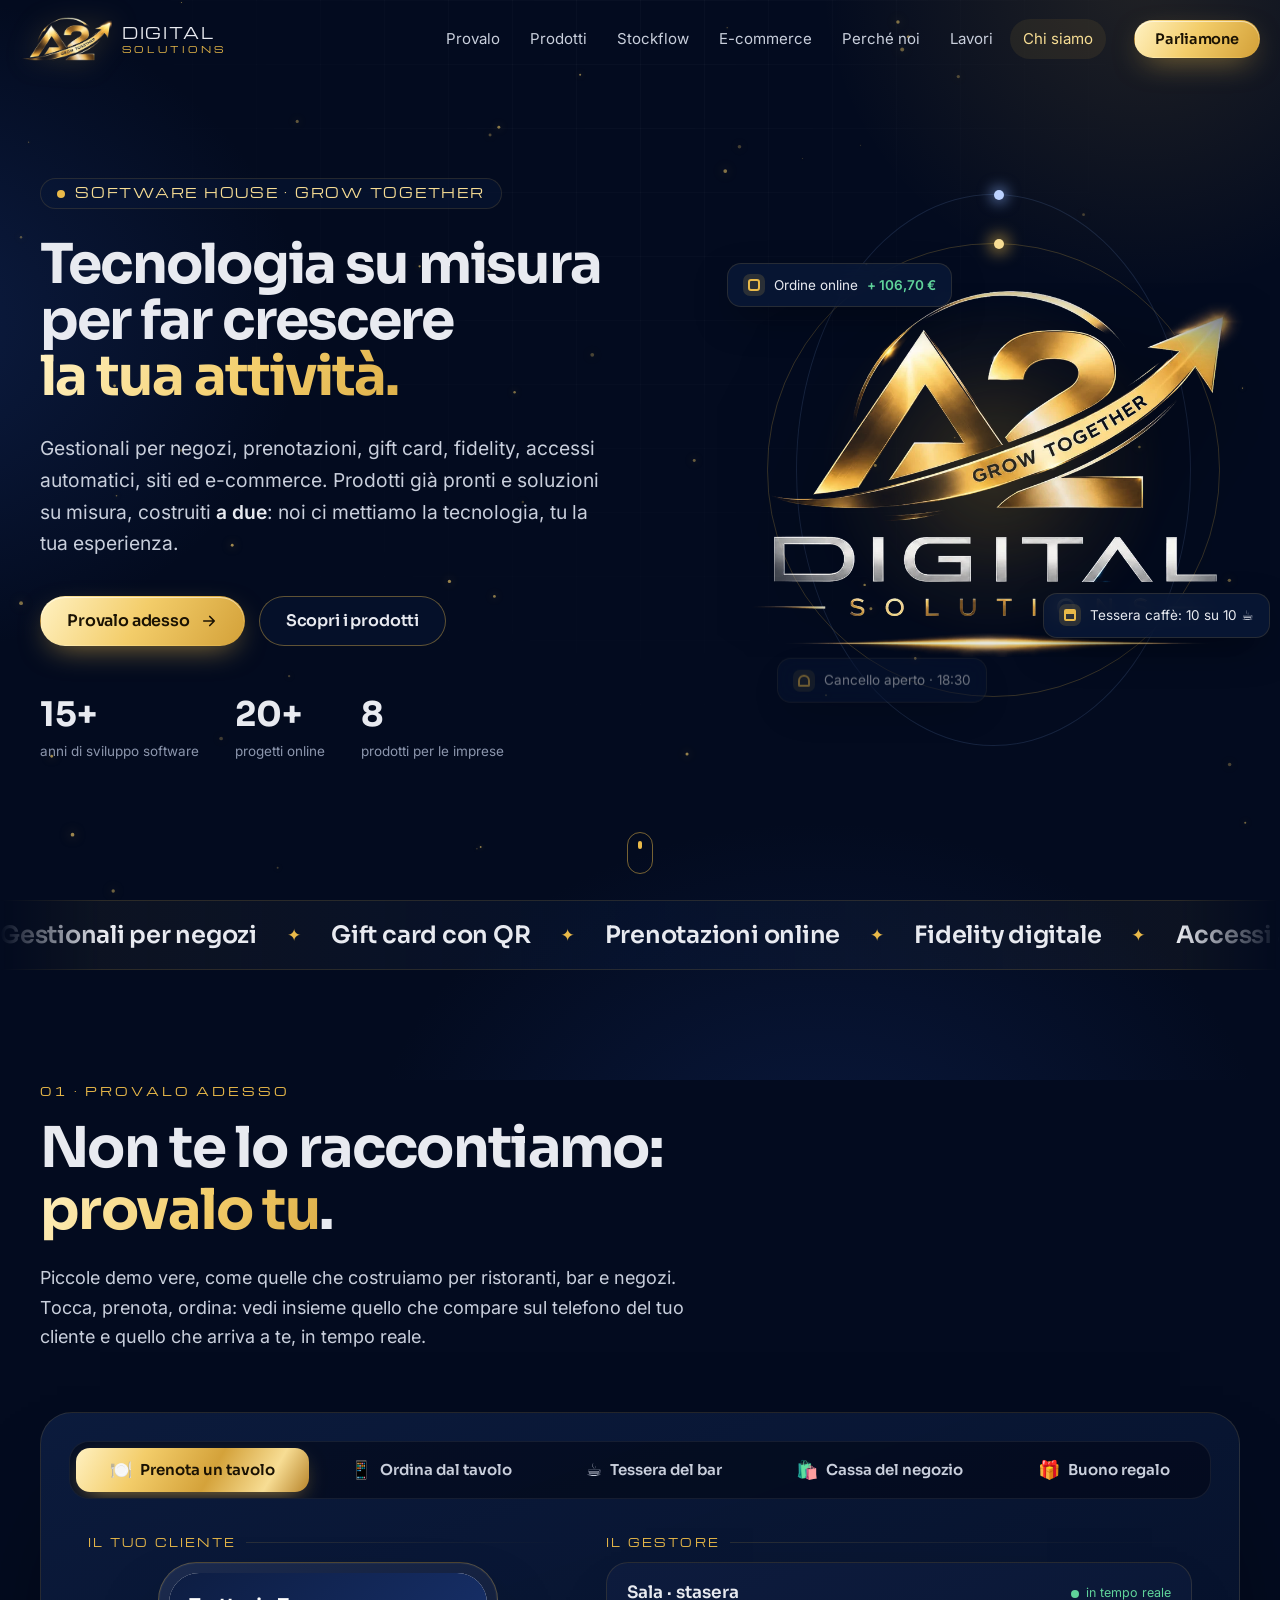
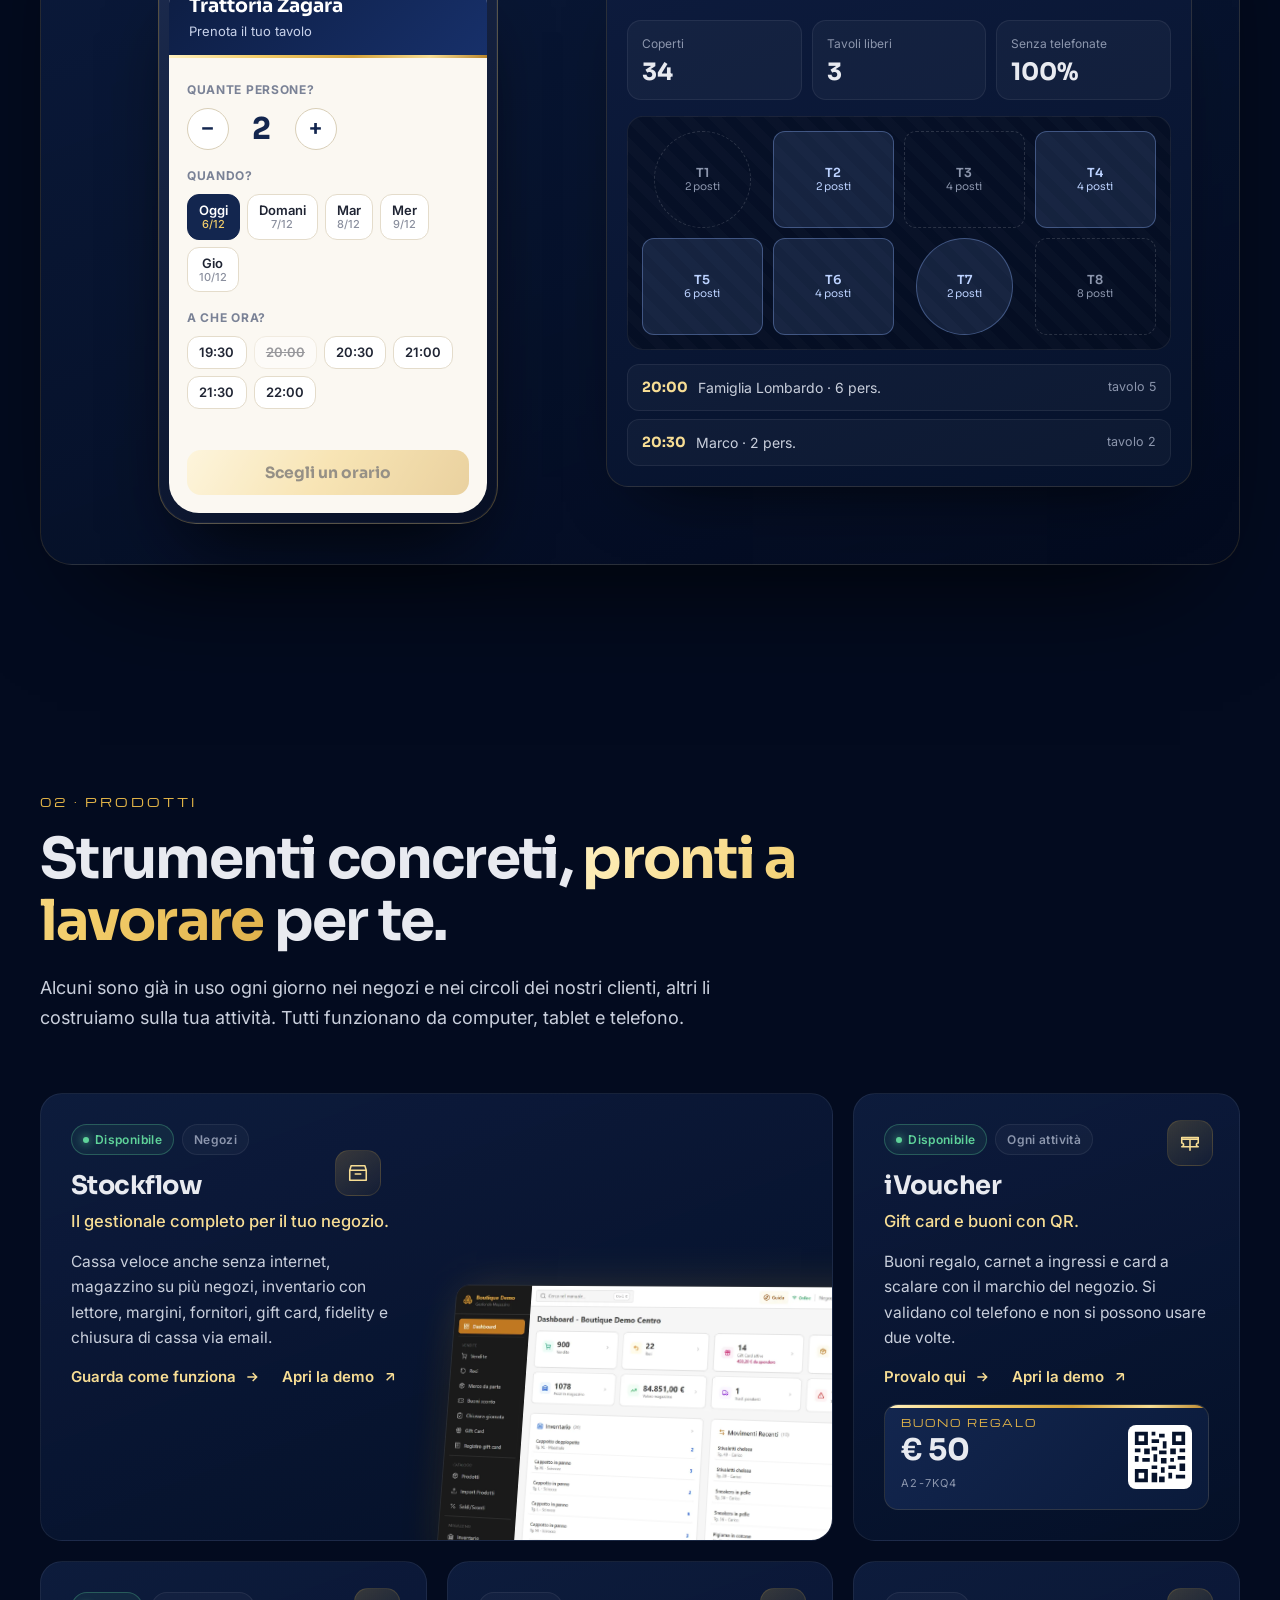
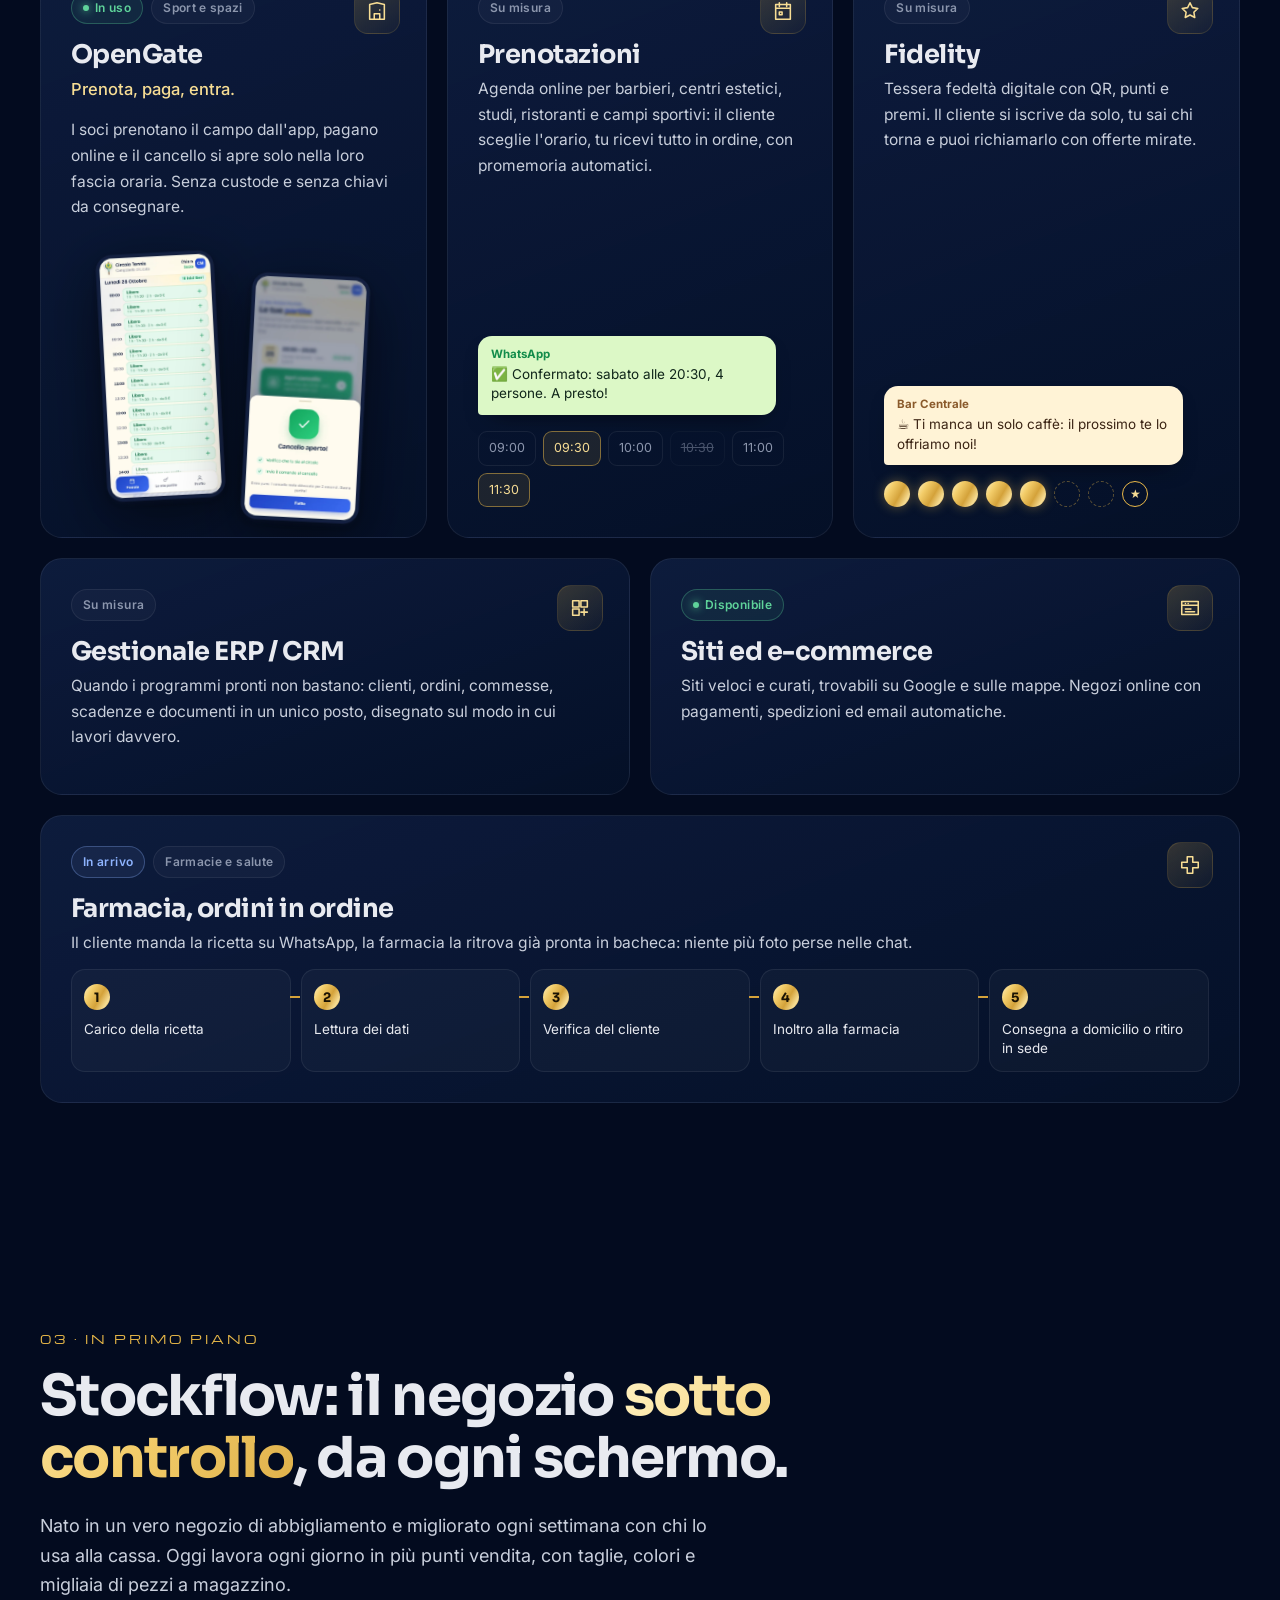
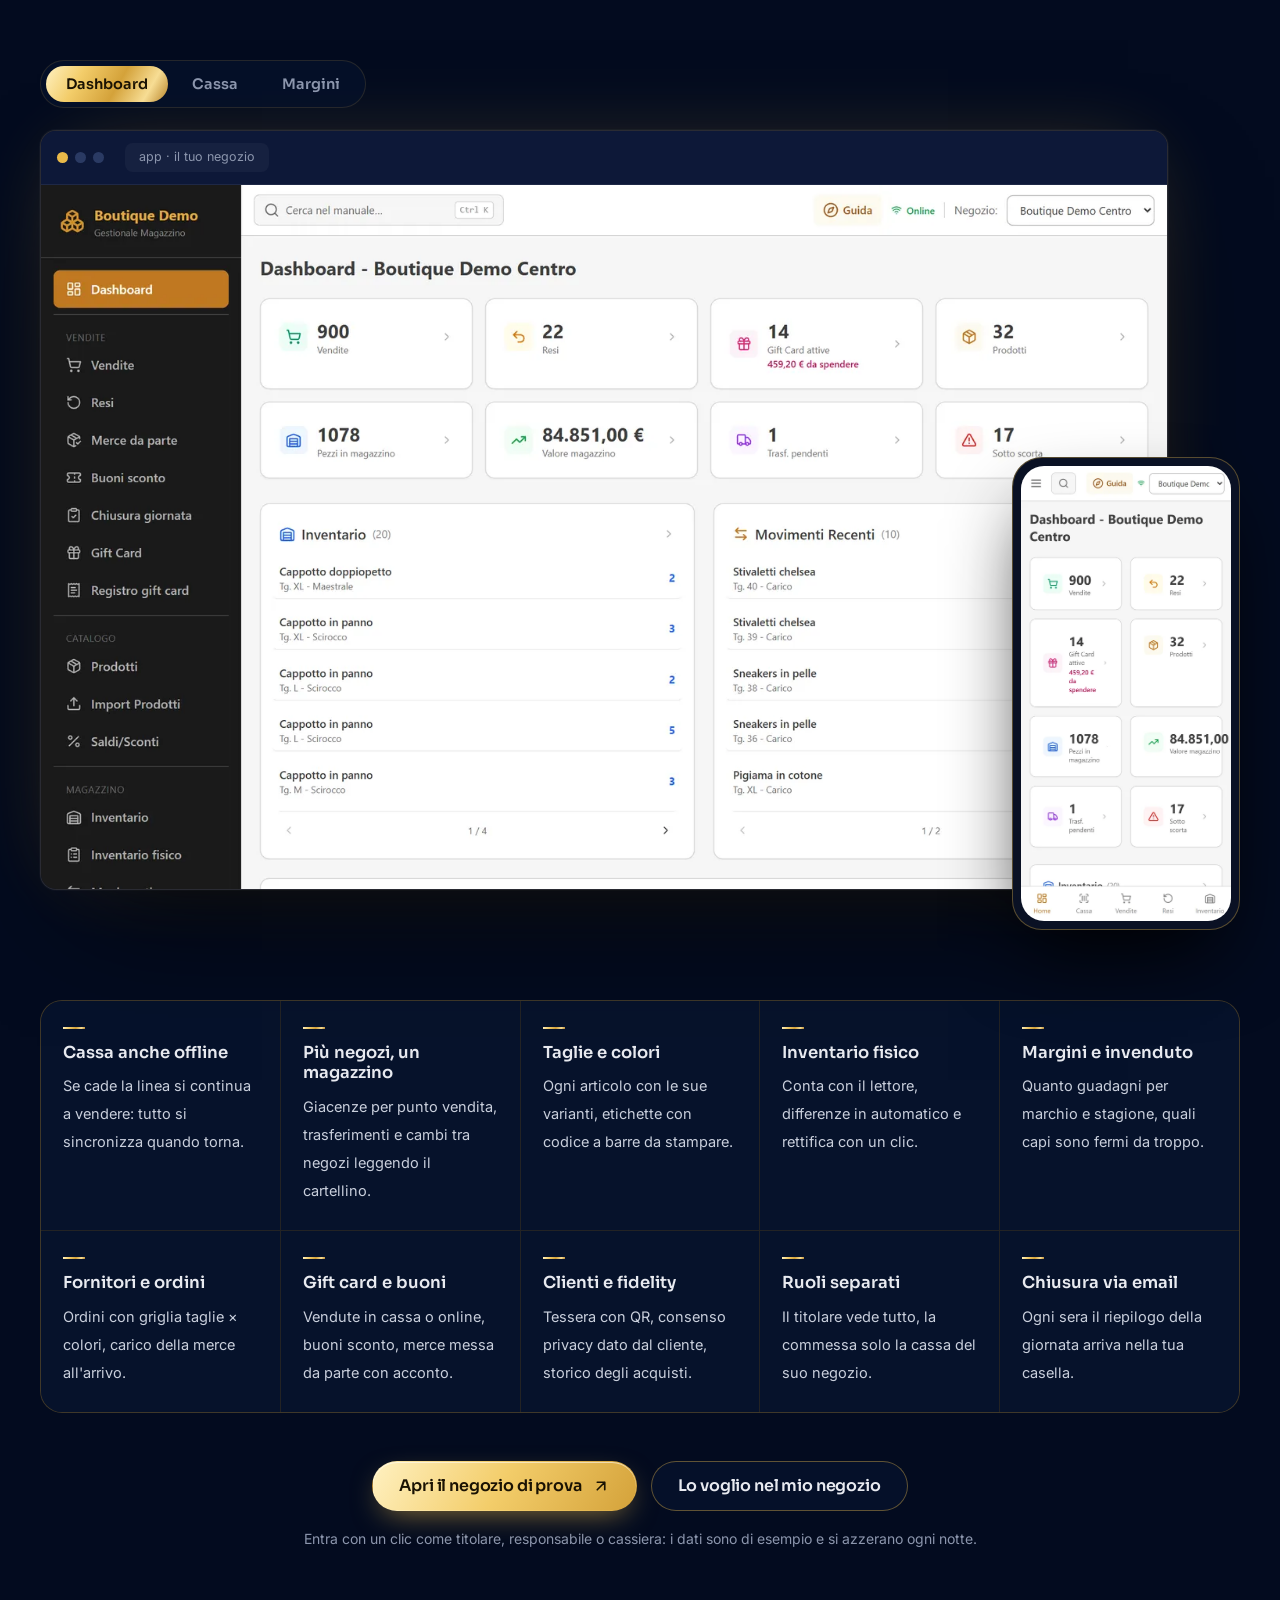
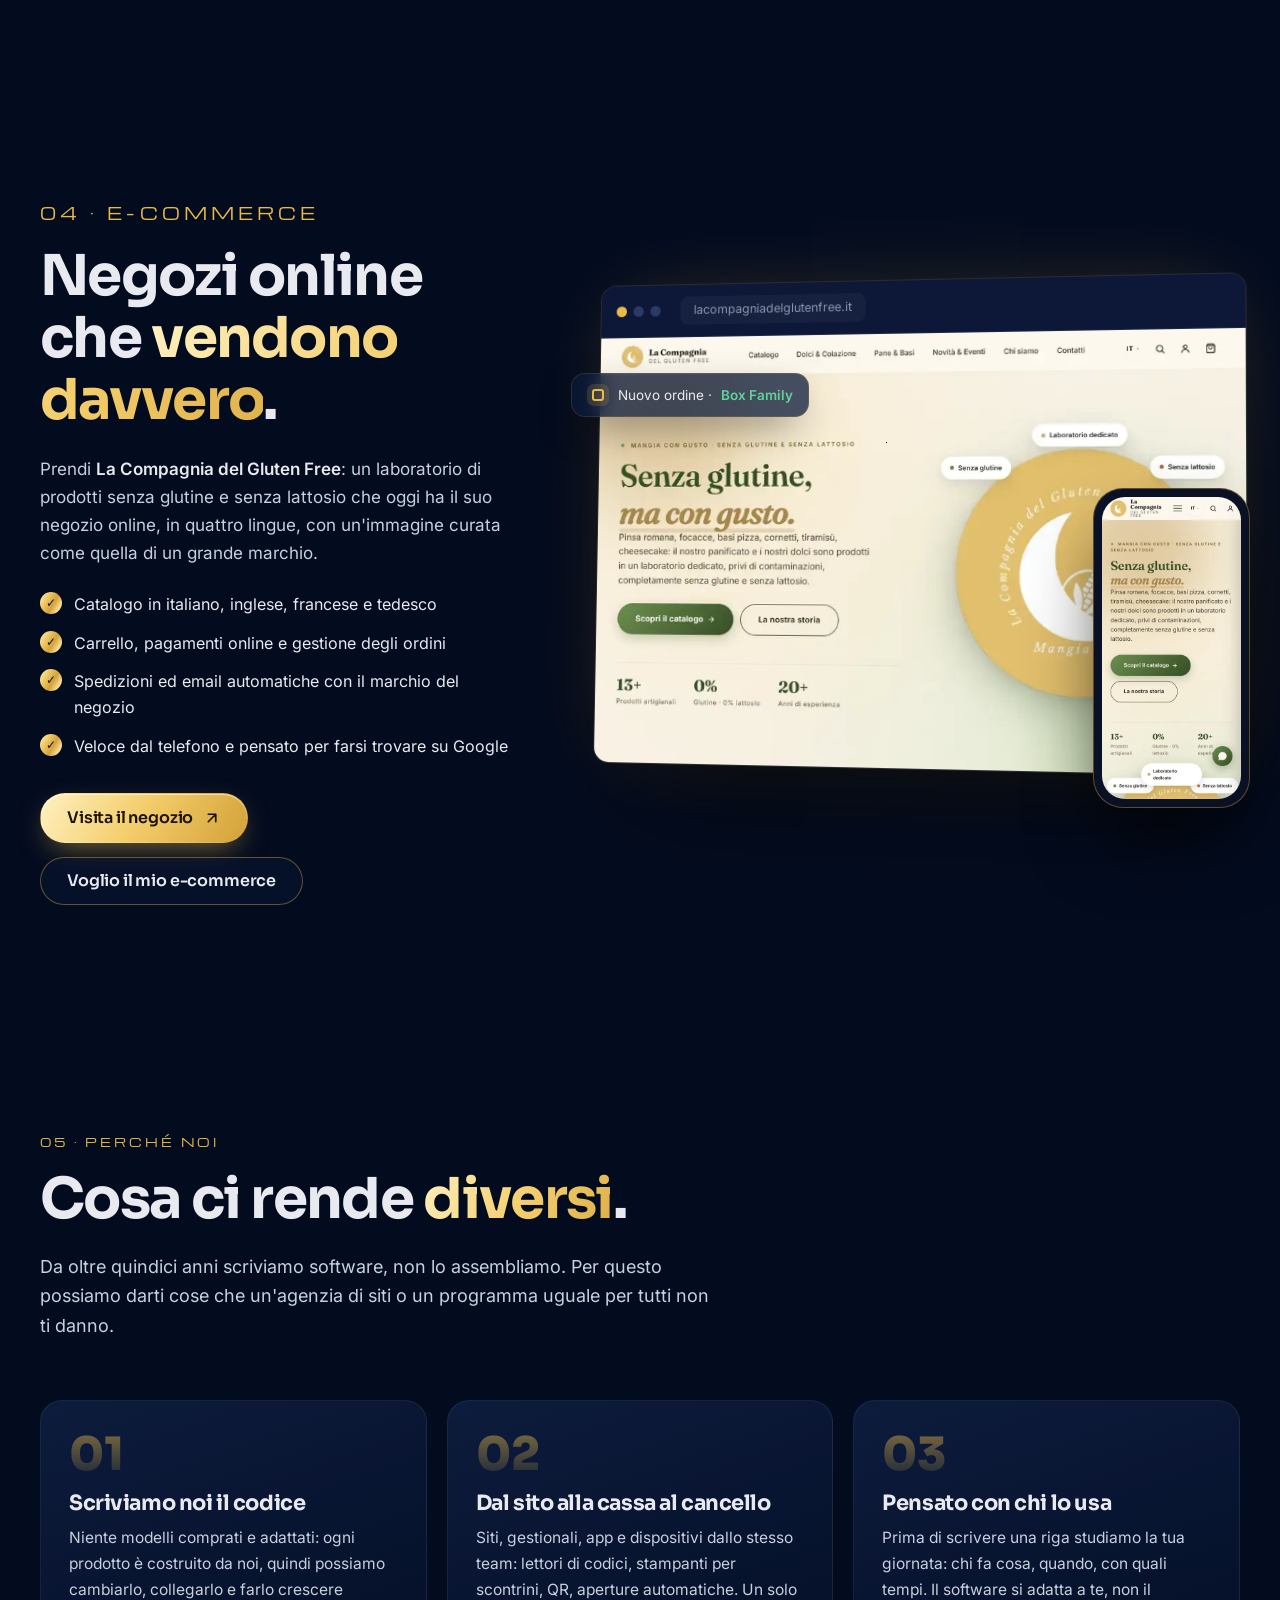
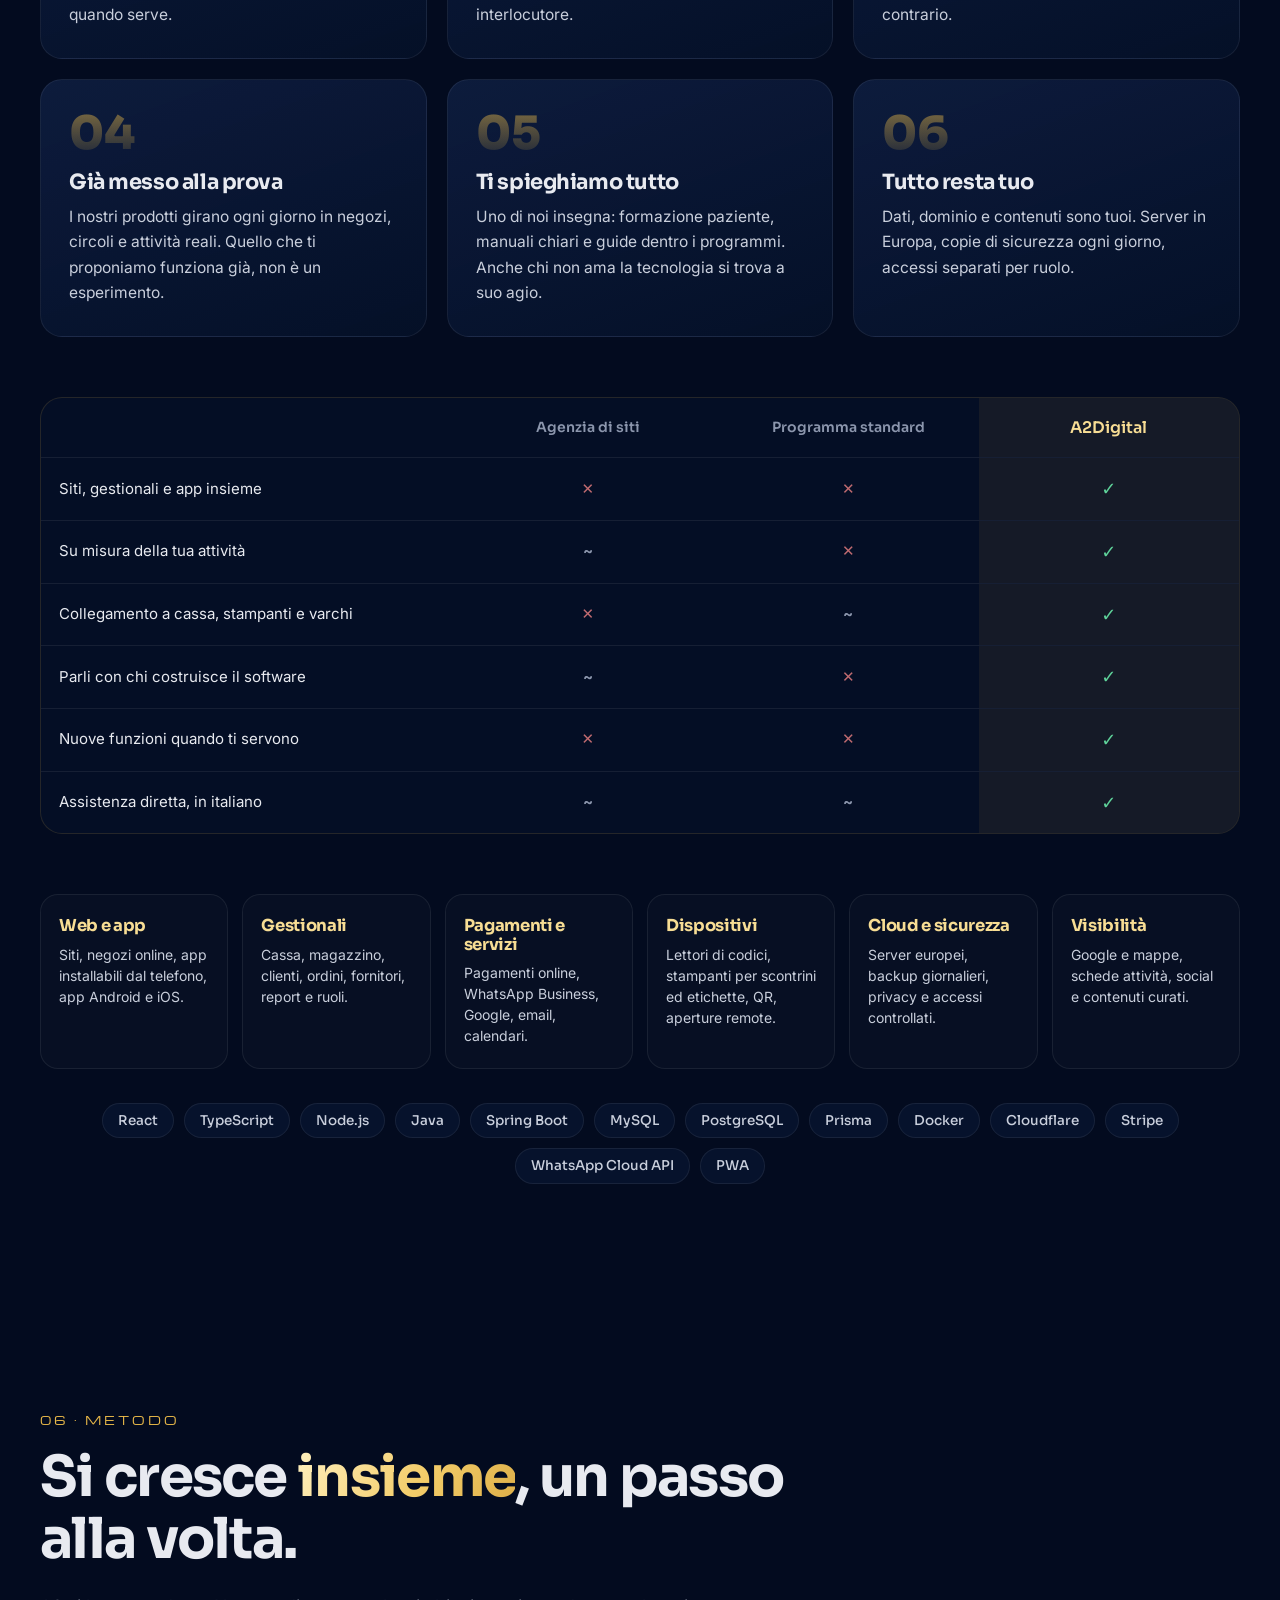
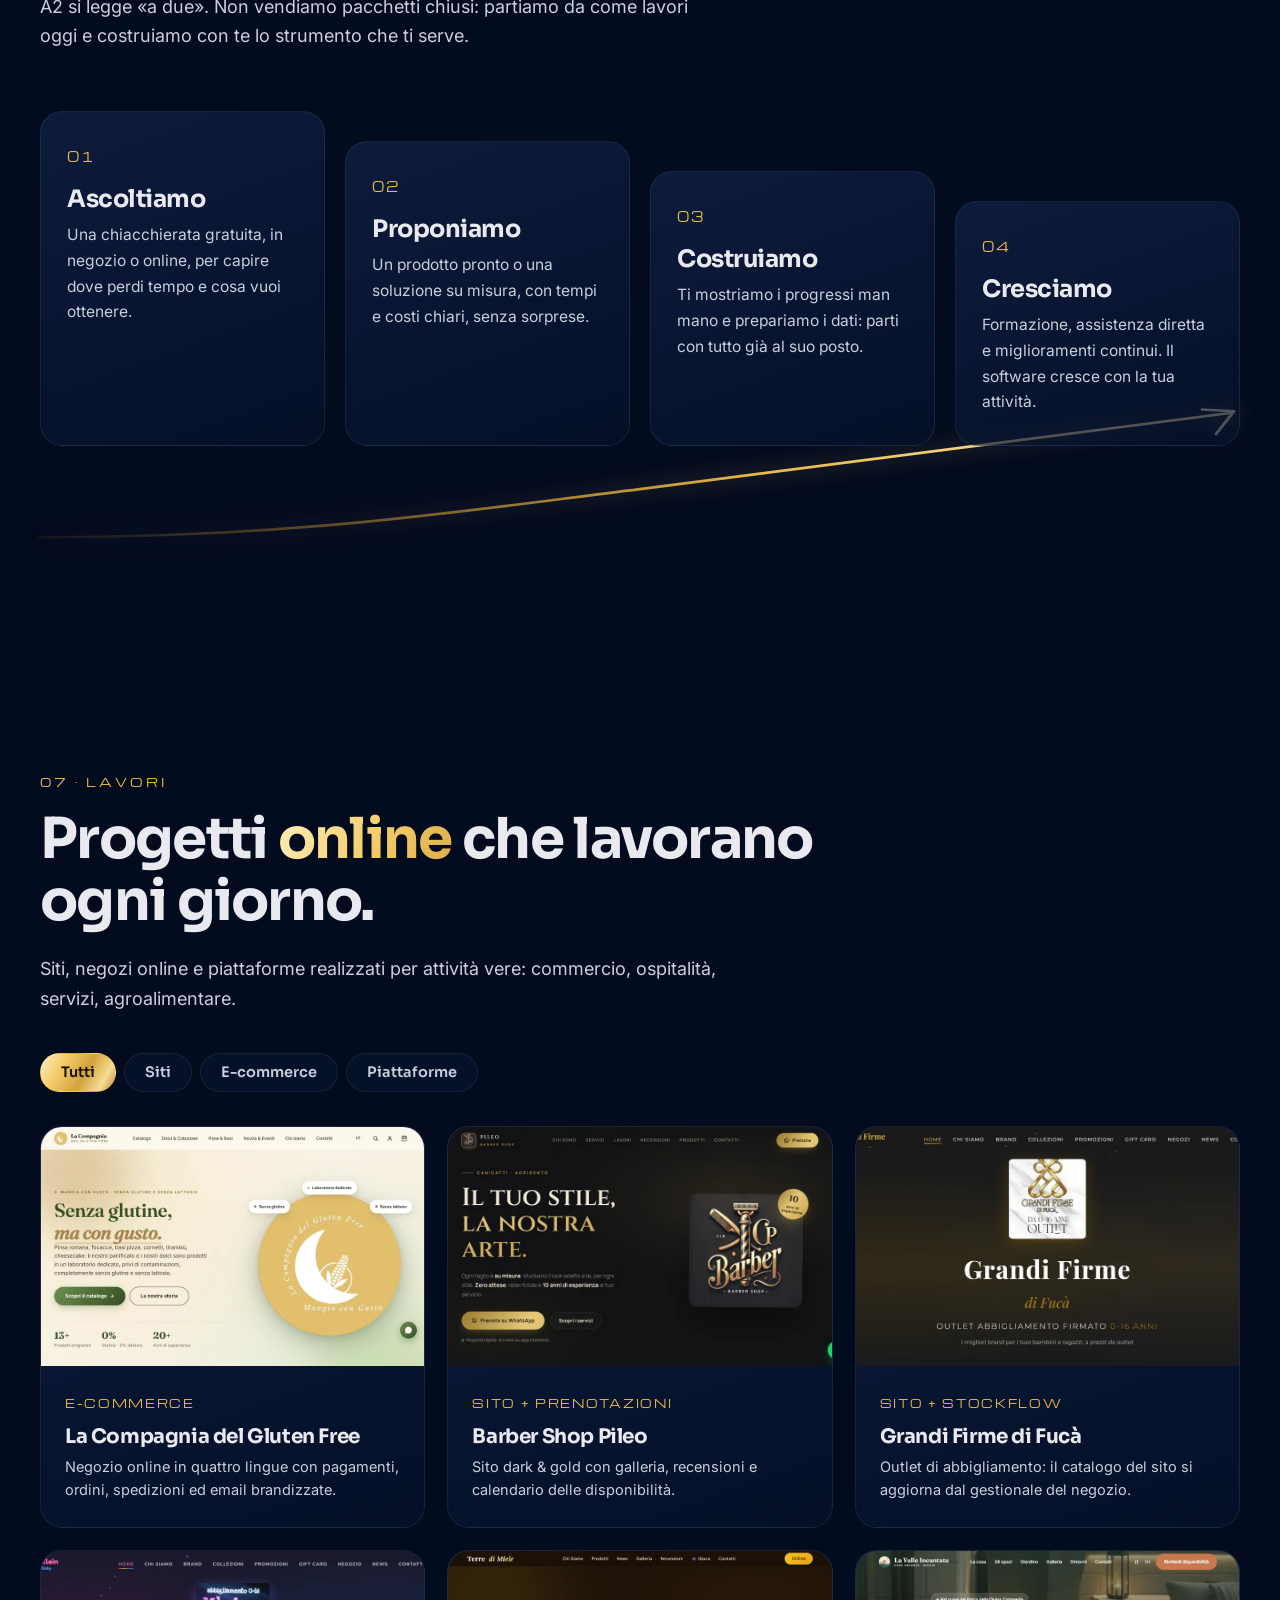
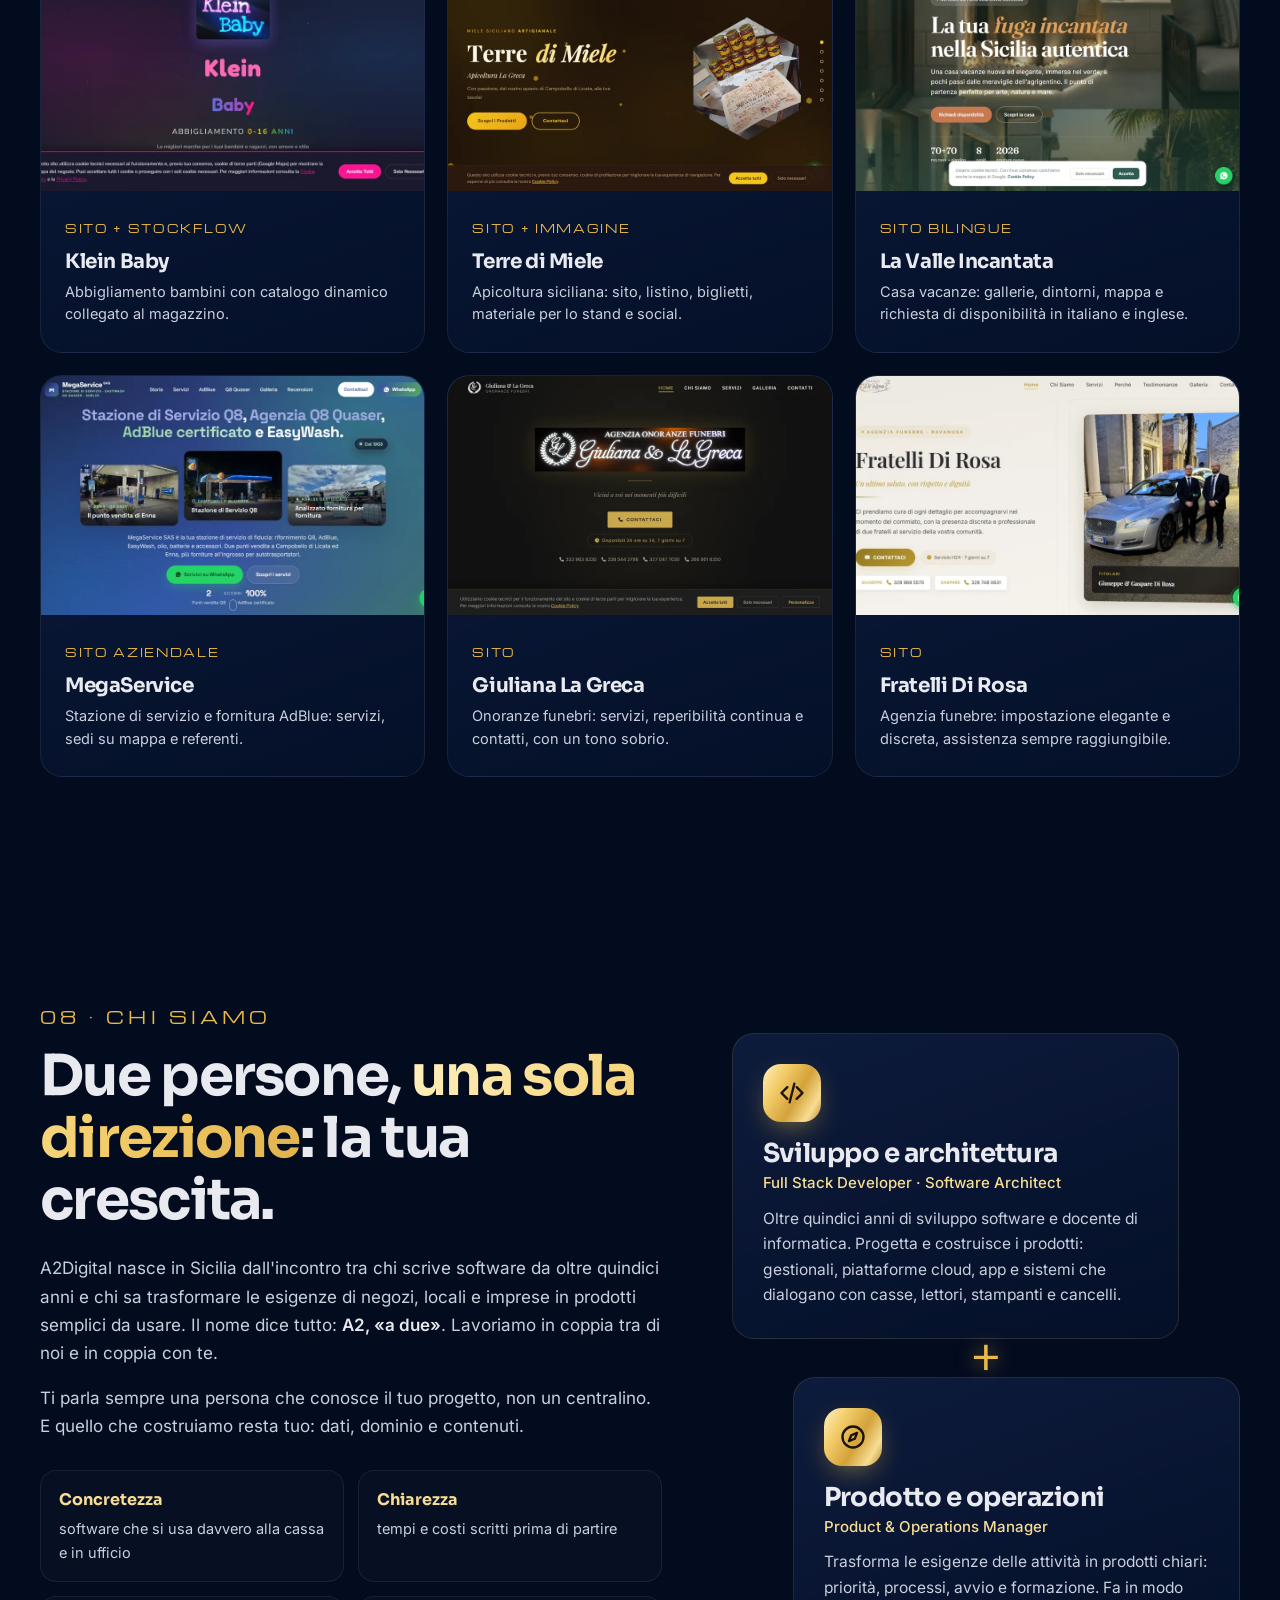
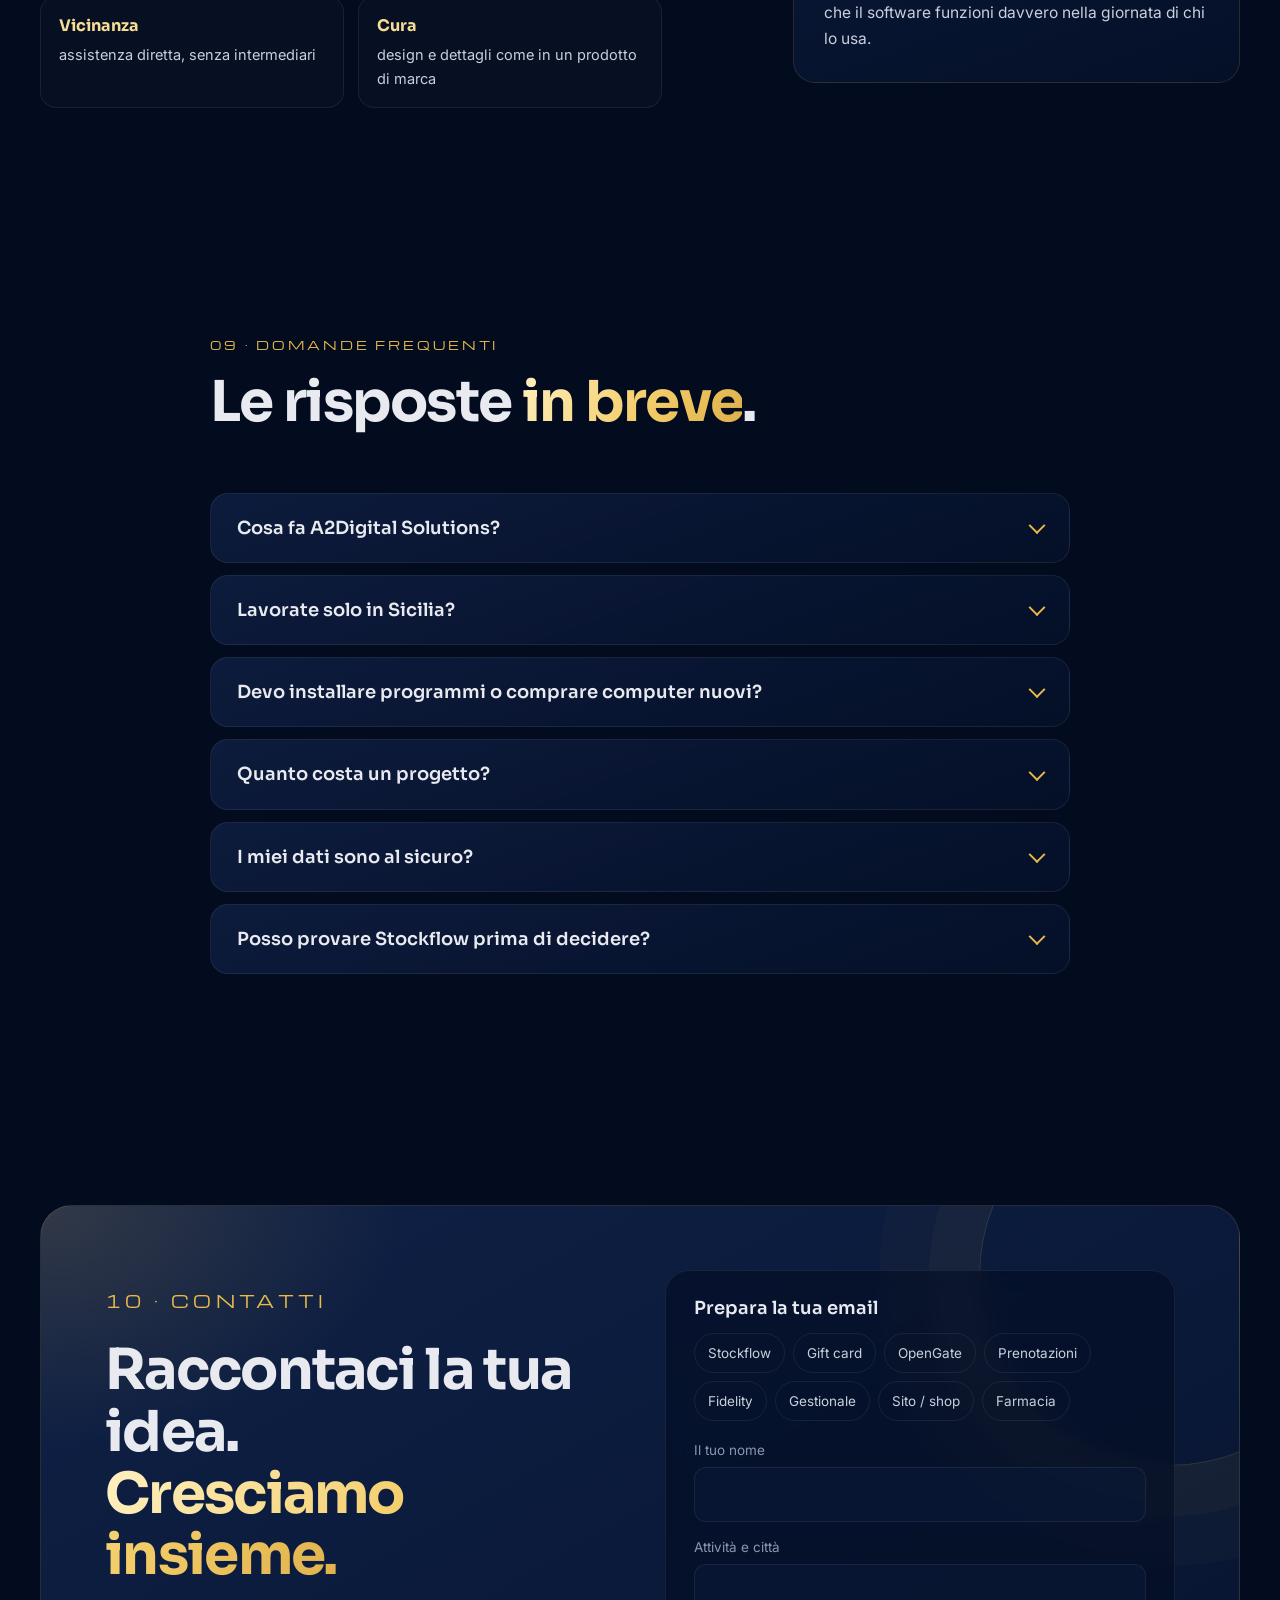
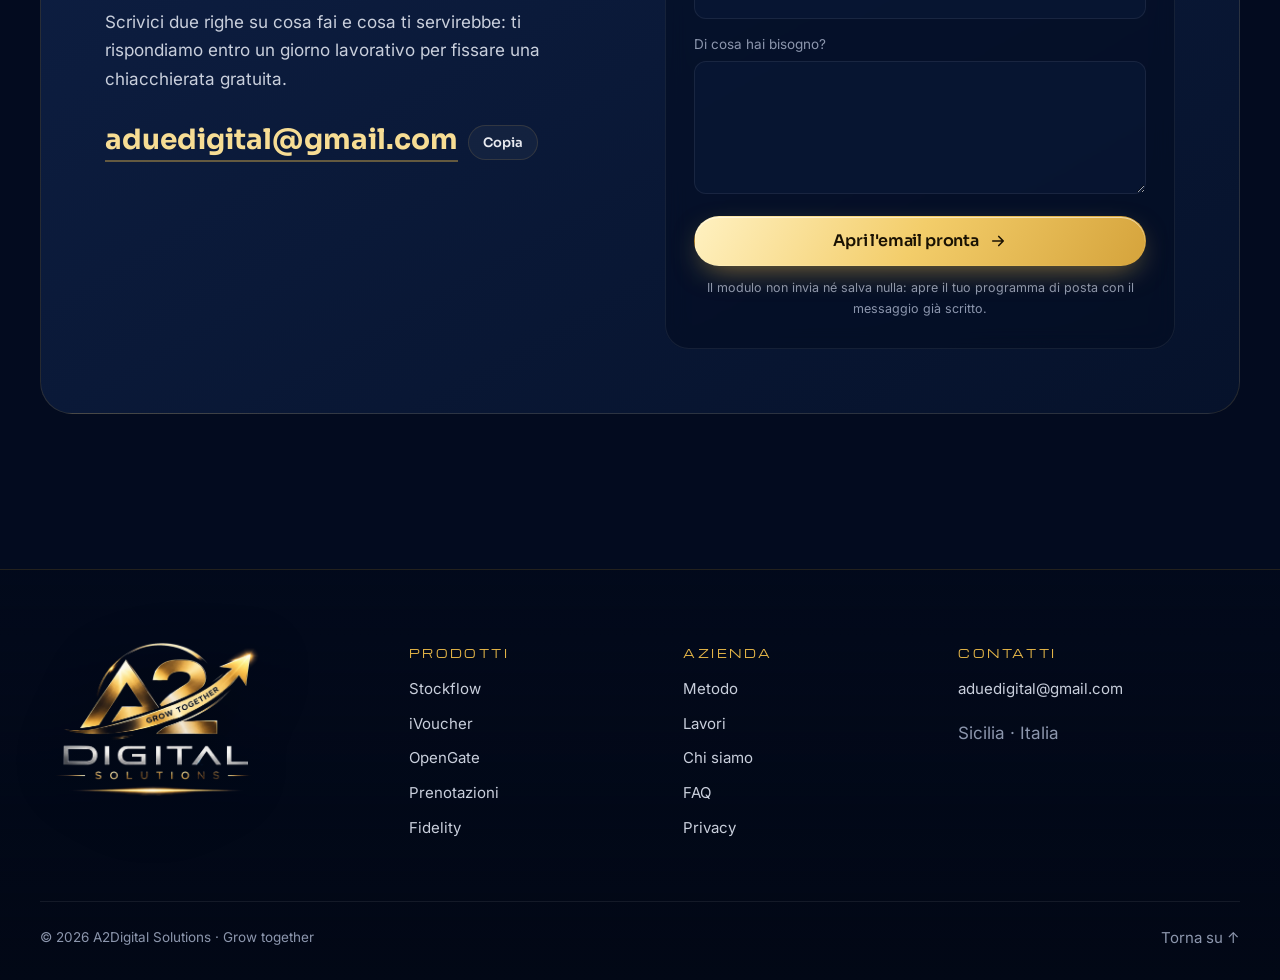
==== commit 4bf2bbd7: "iVoucher: link al negozio di prova Claude-Session: https://claude.ai/code/session_01LozjYVqBScRbon5S" ====
--- a/index.html
+++ b/index.html
@@ -387,7 +387,7 @@
         <h3>iVoucher</h3>
         <p class="p-claim">Gift card e buoni con QR.</p>
         <p>Buoni regalo, carnet a ingressi e card a scalare con il marchio del negozio. Si validano col telefono e non si possono usare due volte.</p>
-        <div class="more-row"><a href="#laboratorio" class="more" data-lab="t-gift">Provalo qui <svg viewBox="0 0 24 24"><path d="M5 12h14M13 6l6 6-6 6"/></svg></a><a href="https://www.emcdigitalsolutions.it/ivoucher.html" target="_blank" rel="noopener" class="more">Scheda prodotto <svg viewBox="0 0 24 24"><path d="M7 17L17 7M17 7H7M17 7v10"/></svg></a></div>
+        <div class="more-row"><a href="#laboratorio" class="more" data-lab="t-gift">Provalo qui <svg viewBox="0 0 24 24"><path d="M5 12h14M13 6l6 6-6 6"/></svg></a><a href="https://ivoucher-demo.49.13.173.127.sslip.io/" target="_blank" rel="noopener" class="more">Apri la demo <svg viewBox="0 0 24 24"><path d="M7 17L17 7M17 7H7M17 7v10"/></svg></a></div>
         <div class="voucher-mini" aria-hidden="true">
           <div><small>BUONO REGALO</small><b>€ 50</b><em>A2-7KQ4</em></div>
           <svg viewBox="0 0 29 29" class="qr"><path d="M1 1h7v7H1zM21 1h7v7h-7zM1 21h7v7H1zM3 3v3h3V3zM23 3v3h3V3zM3 23v3h3v-3zM10 1h2v2h-2zM14 2h3v2h-3zM10 5h4v2h-4zM16 6h2v4h-2zM10 9h3v2h-3zM1 10h3v2H1zM6 10h3v3H6zM14 11h4v2h-4zM20 10h3v3h-3zM25 10h3v2h-3zM1 14h2v3H1zM5 15h4v2H5zM11 13h2v4h-2zM15 15h3v3h-3zM20 15h2v2h-2zM24 14h4v2h-4zM10 19h3v2h-3zM15 20h2v3h-2zM19 19h4v2h-4zM25 18h3v4h-3zM10 23h3v5h-3zM19 23h2v3h-2zM23 24h5v2h-5zM14 25h3v3h-3z"/></svg>
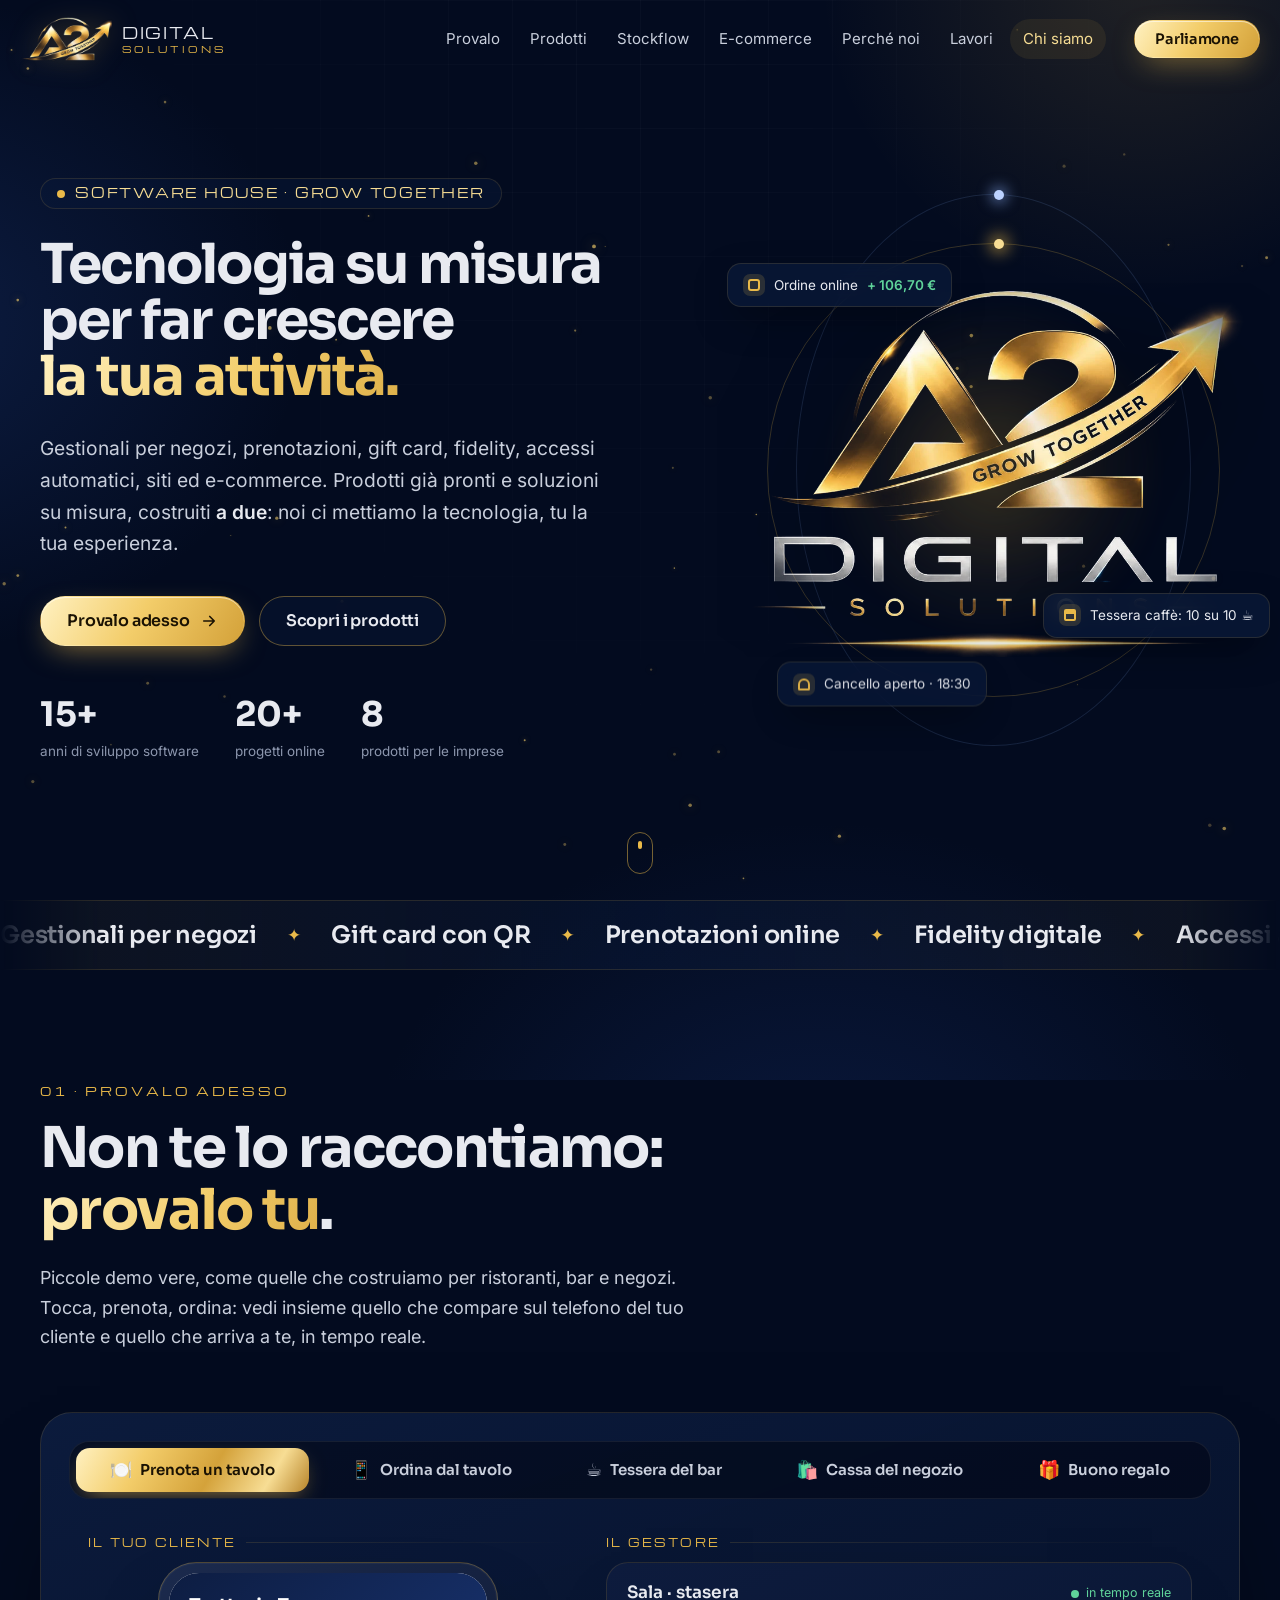
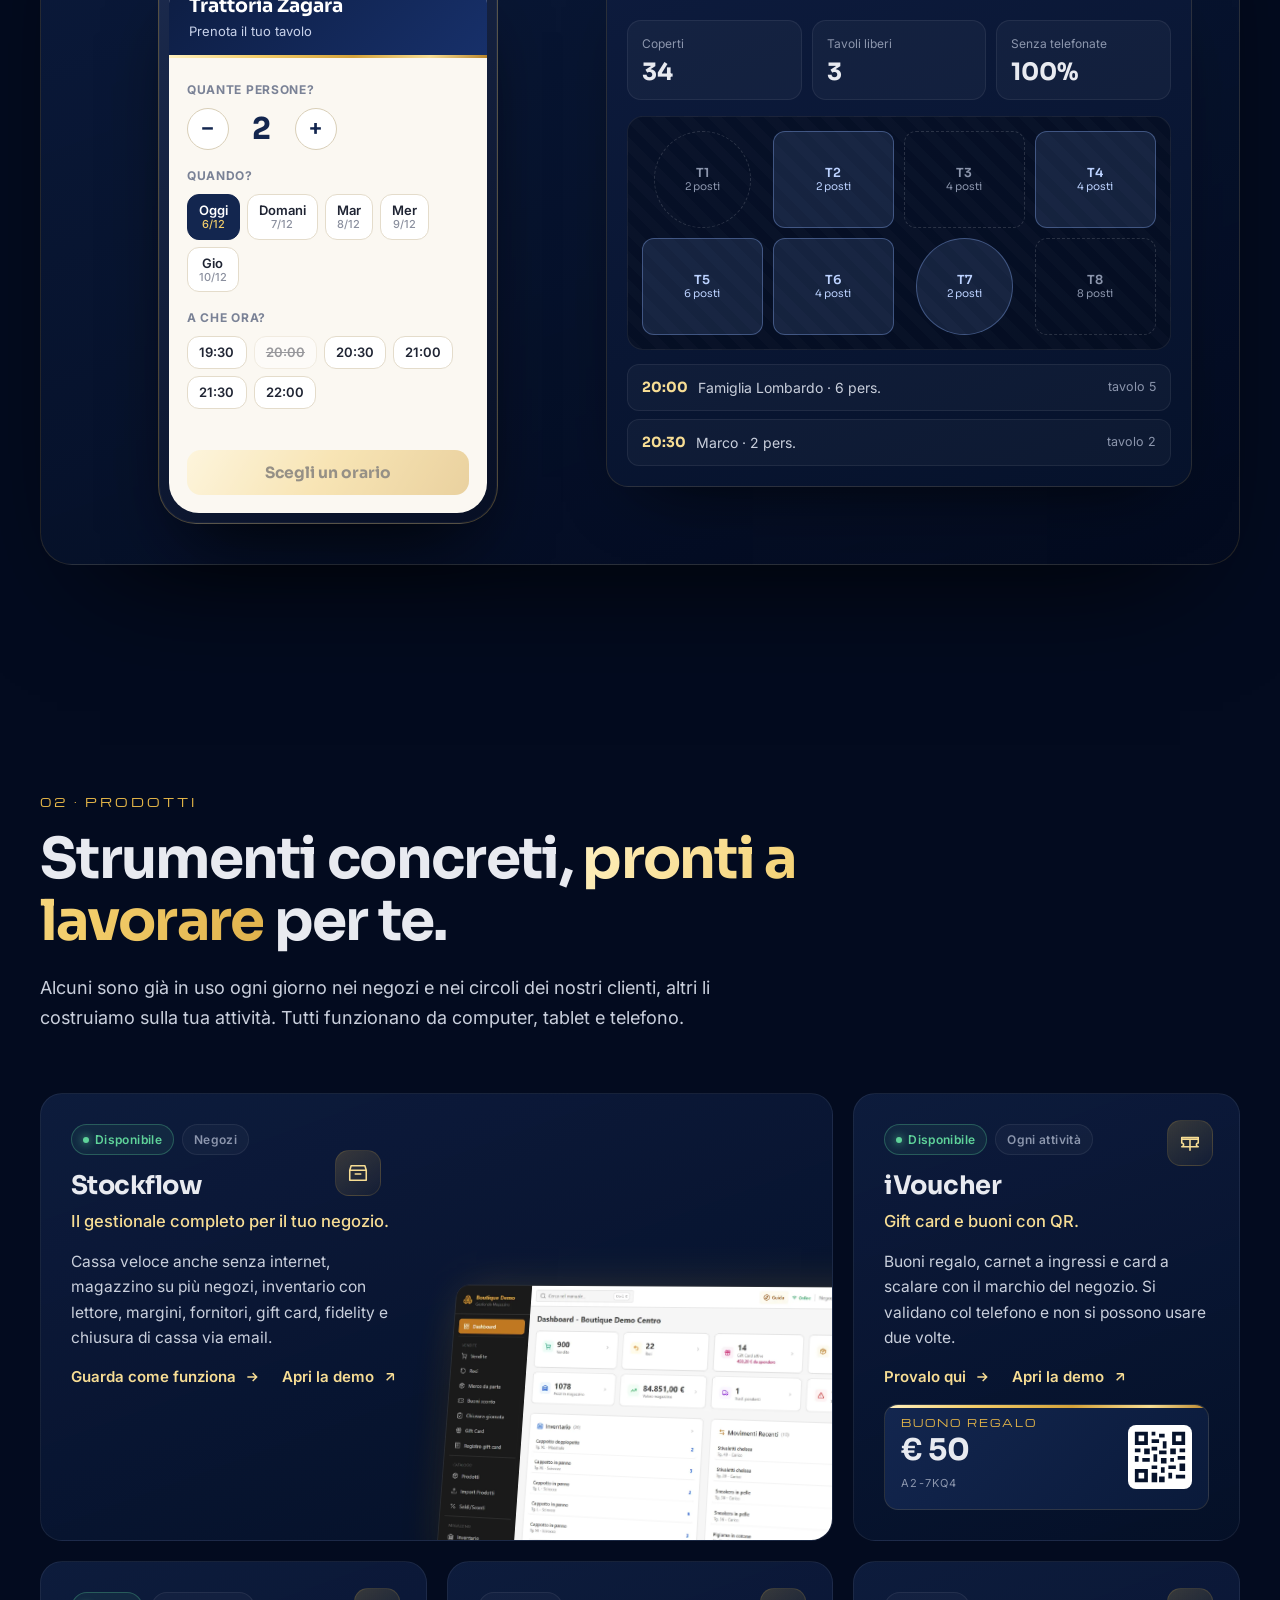
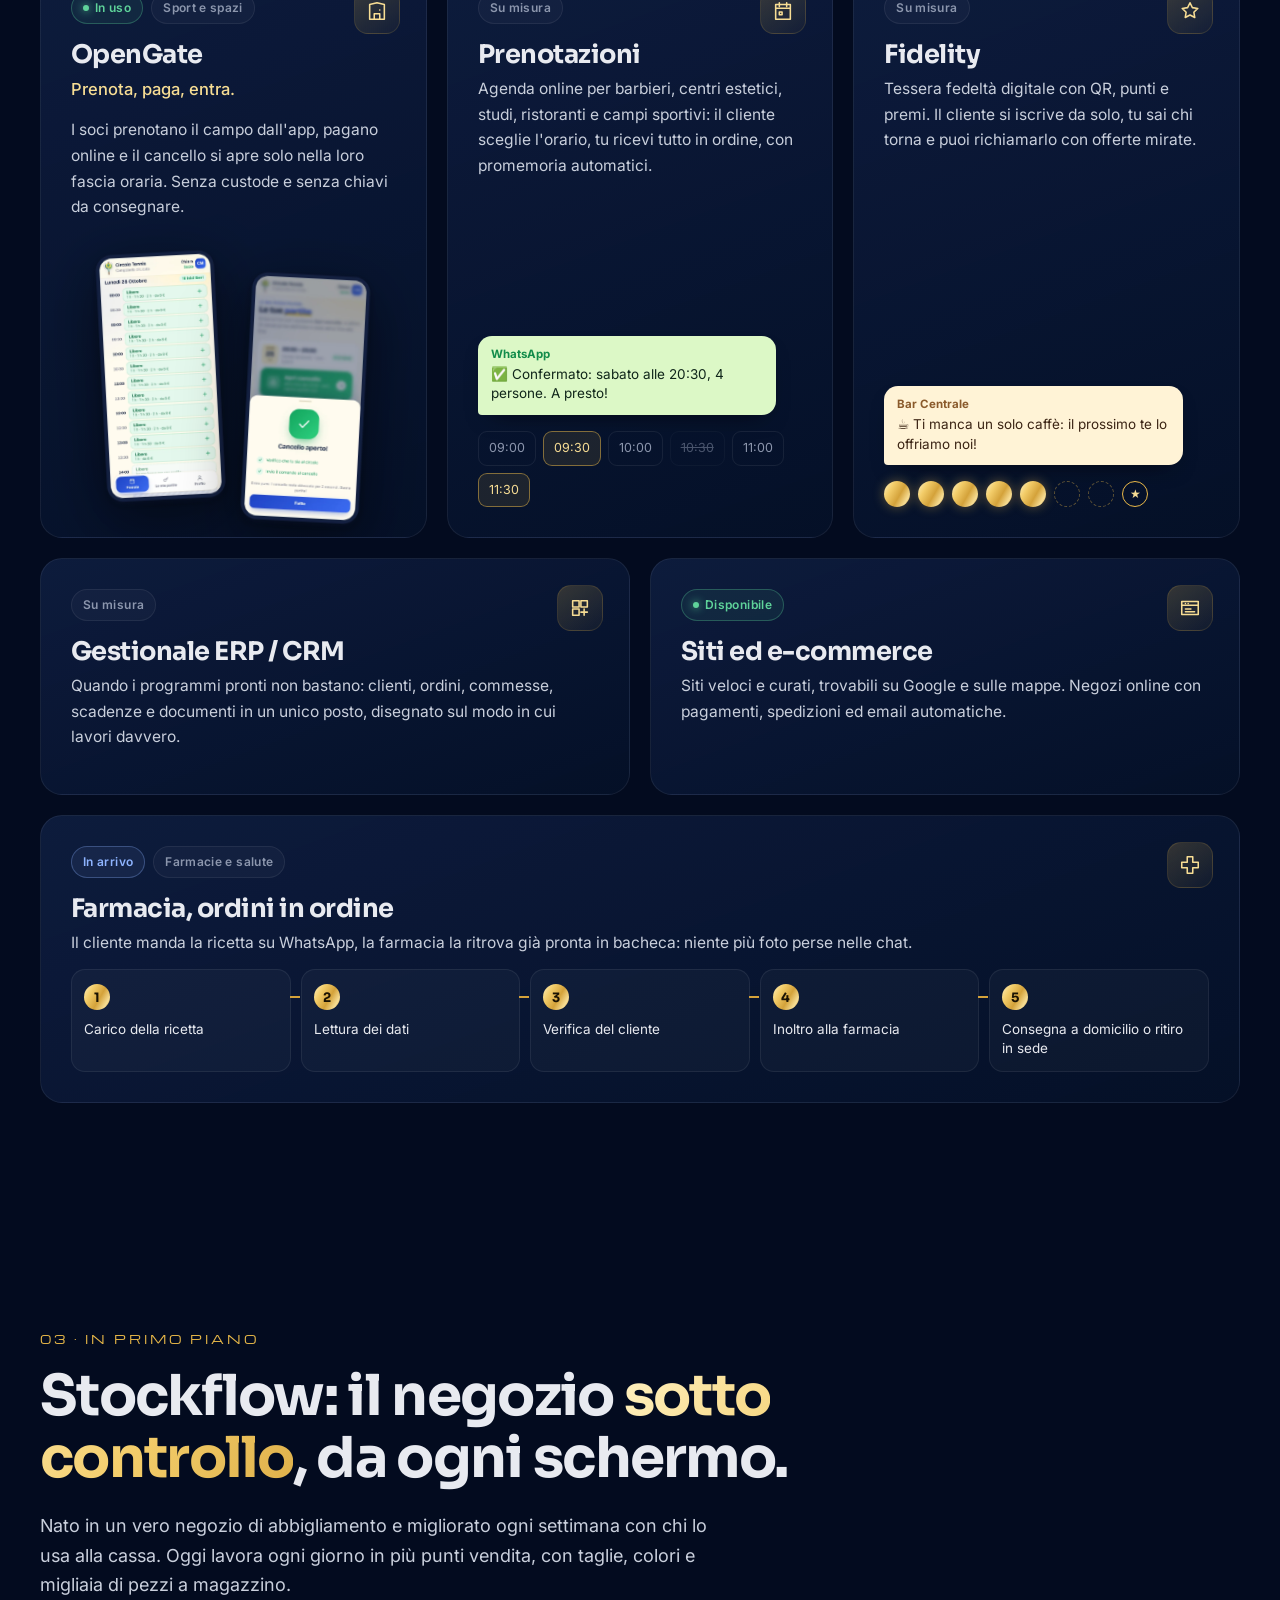
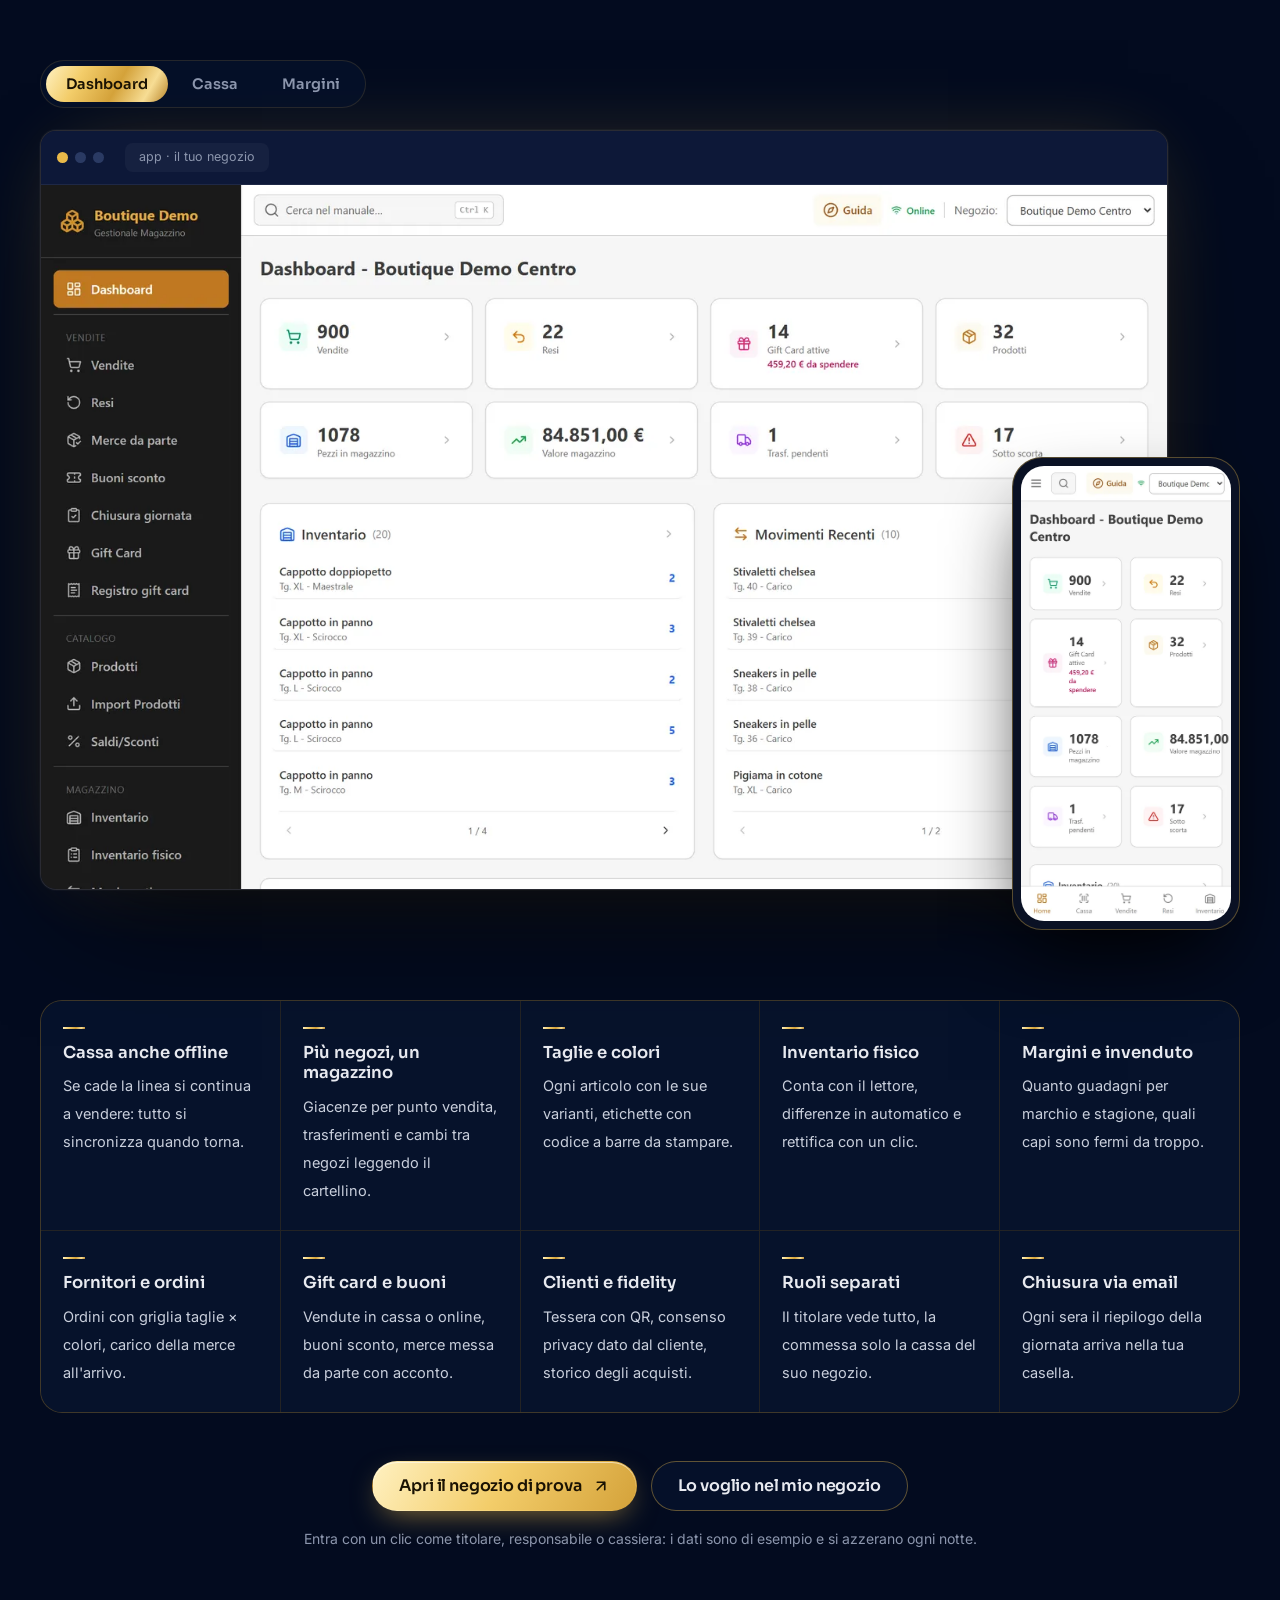
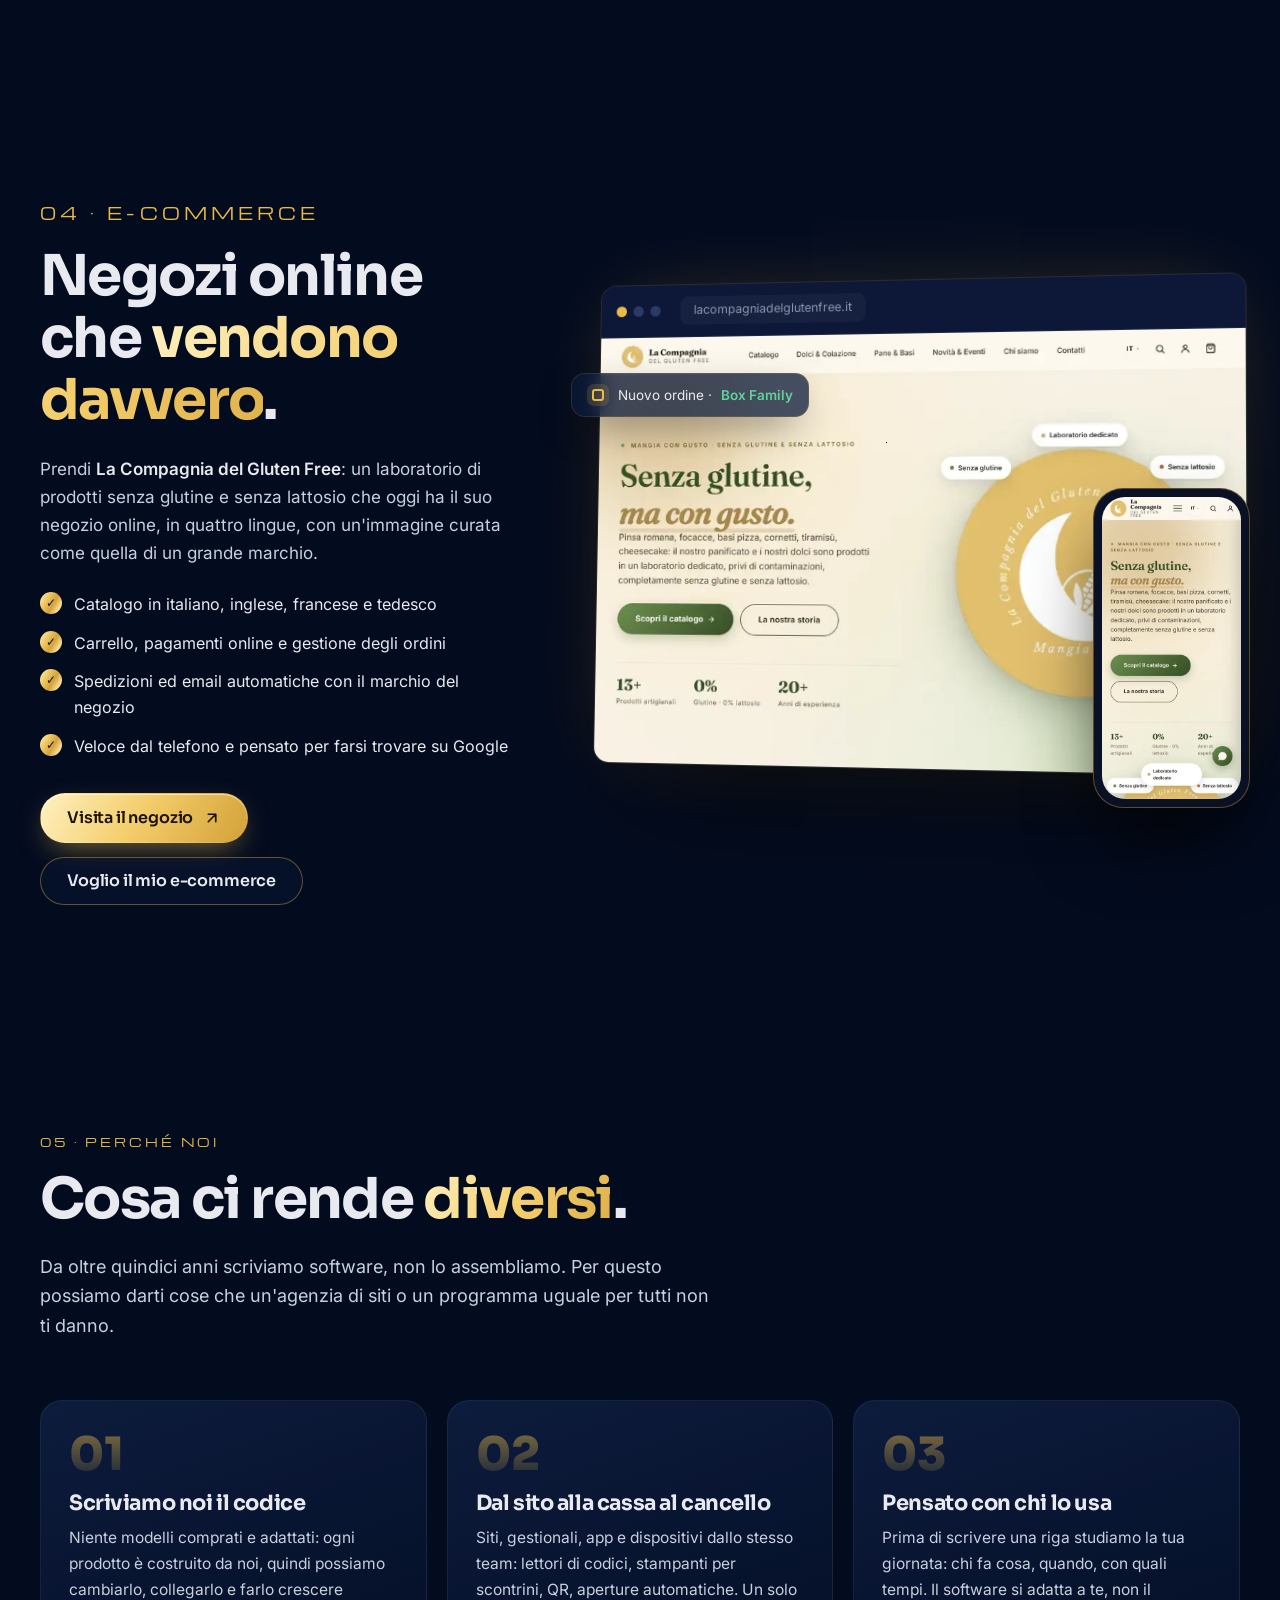
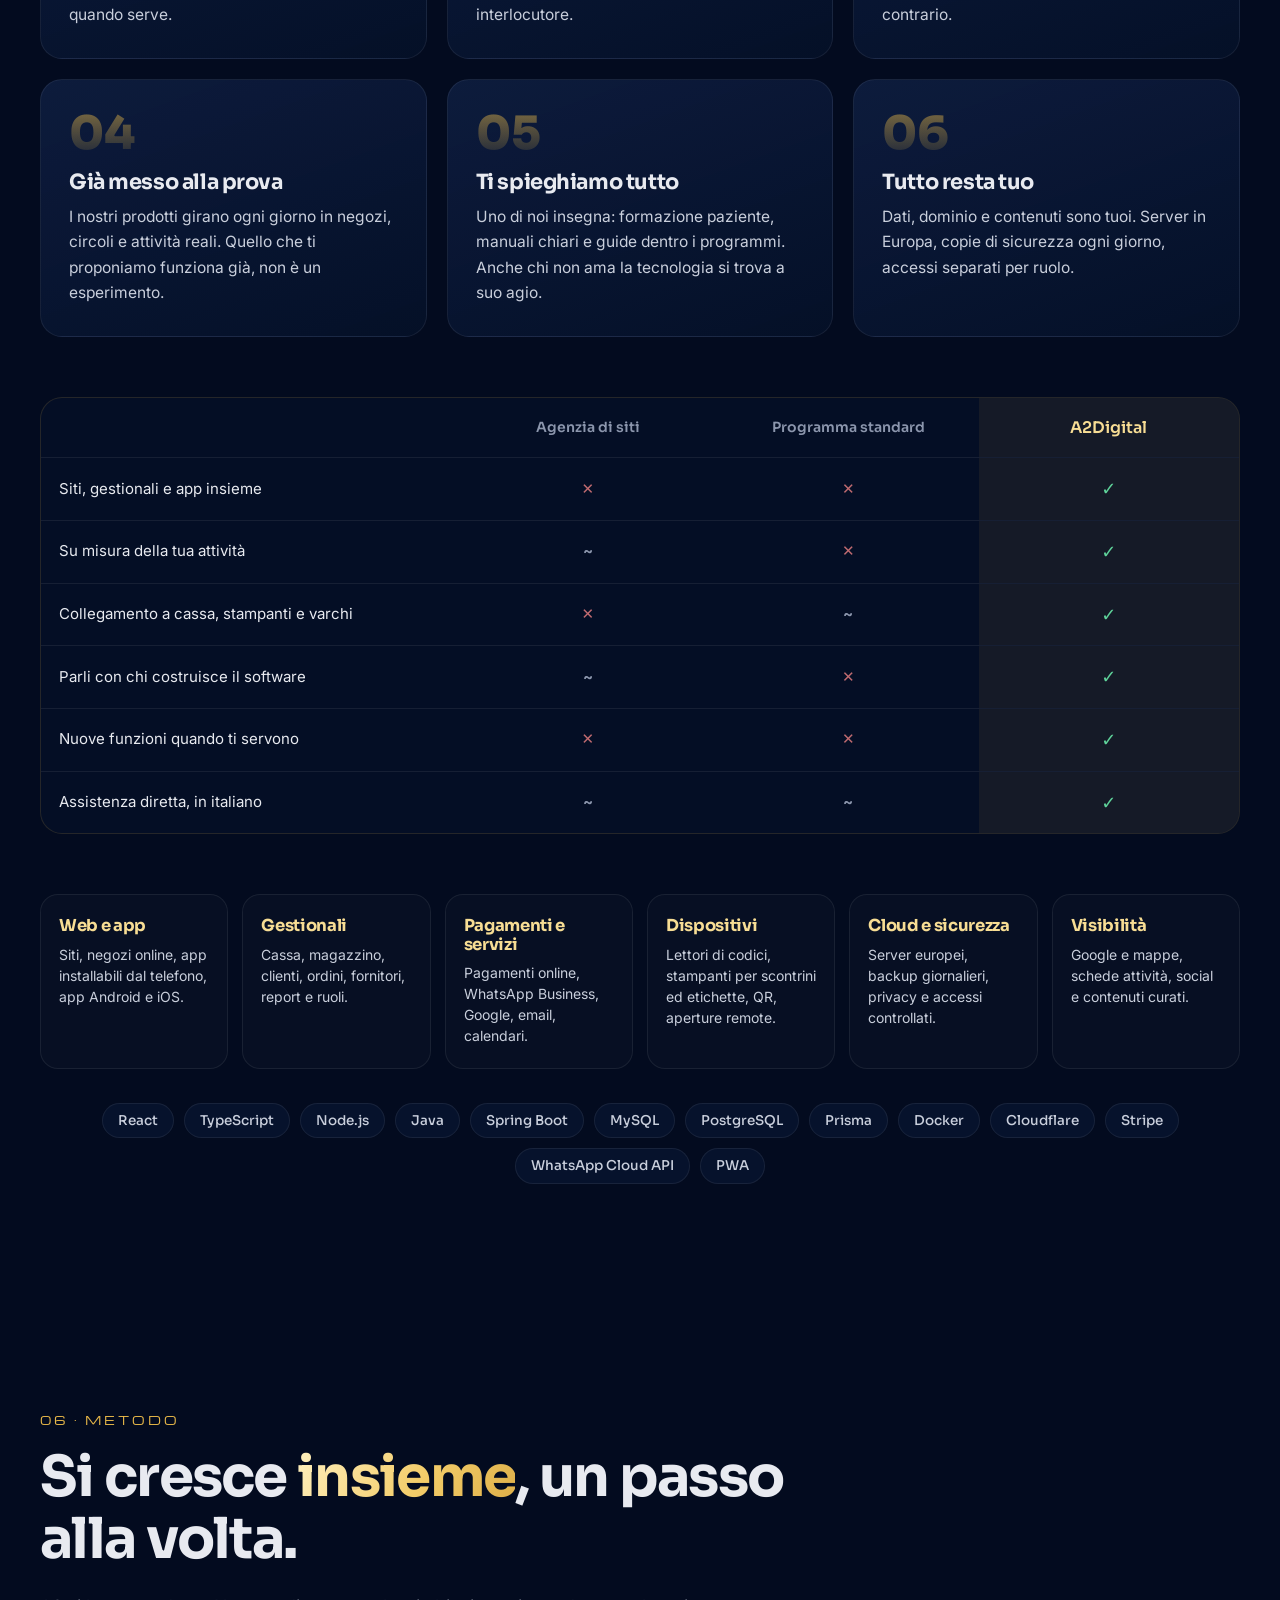
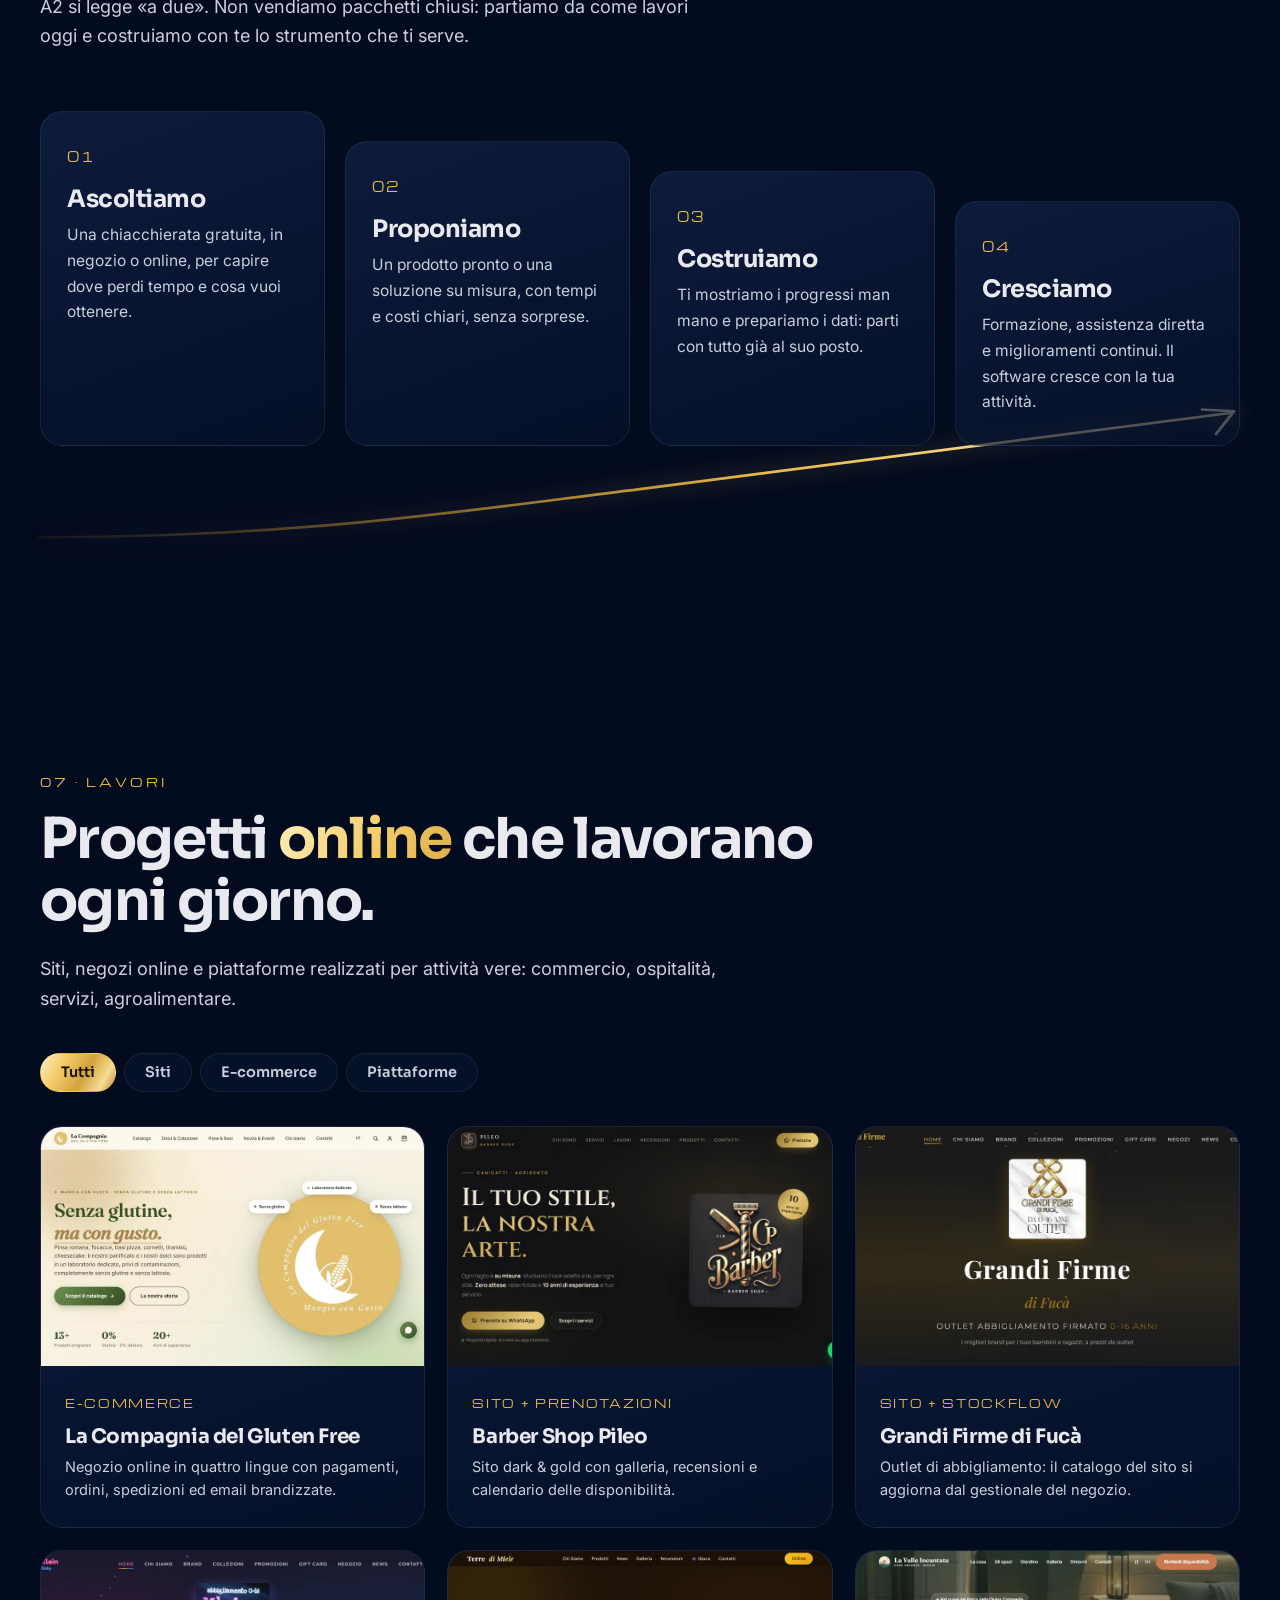
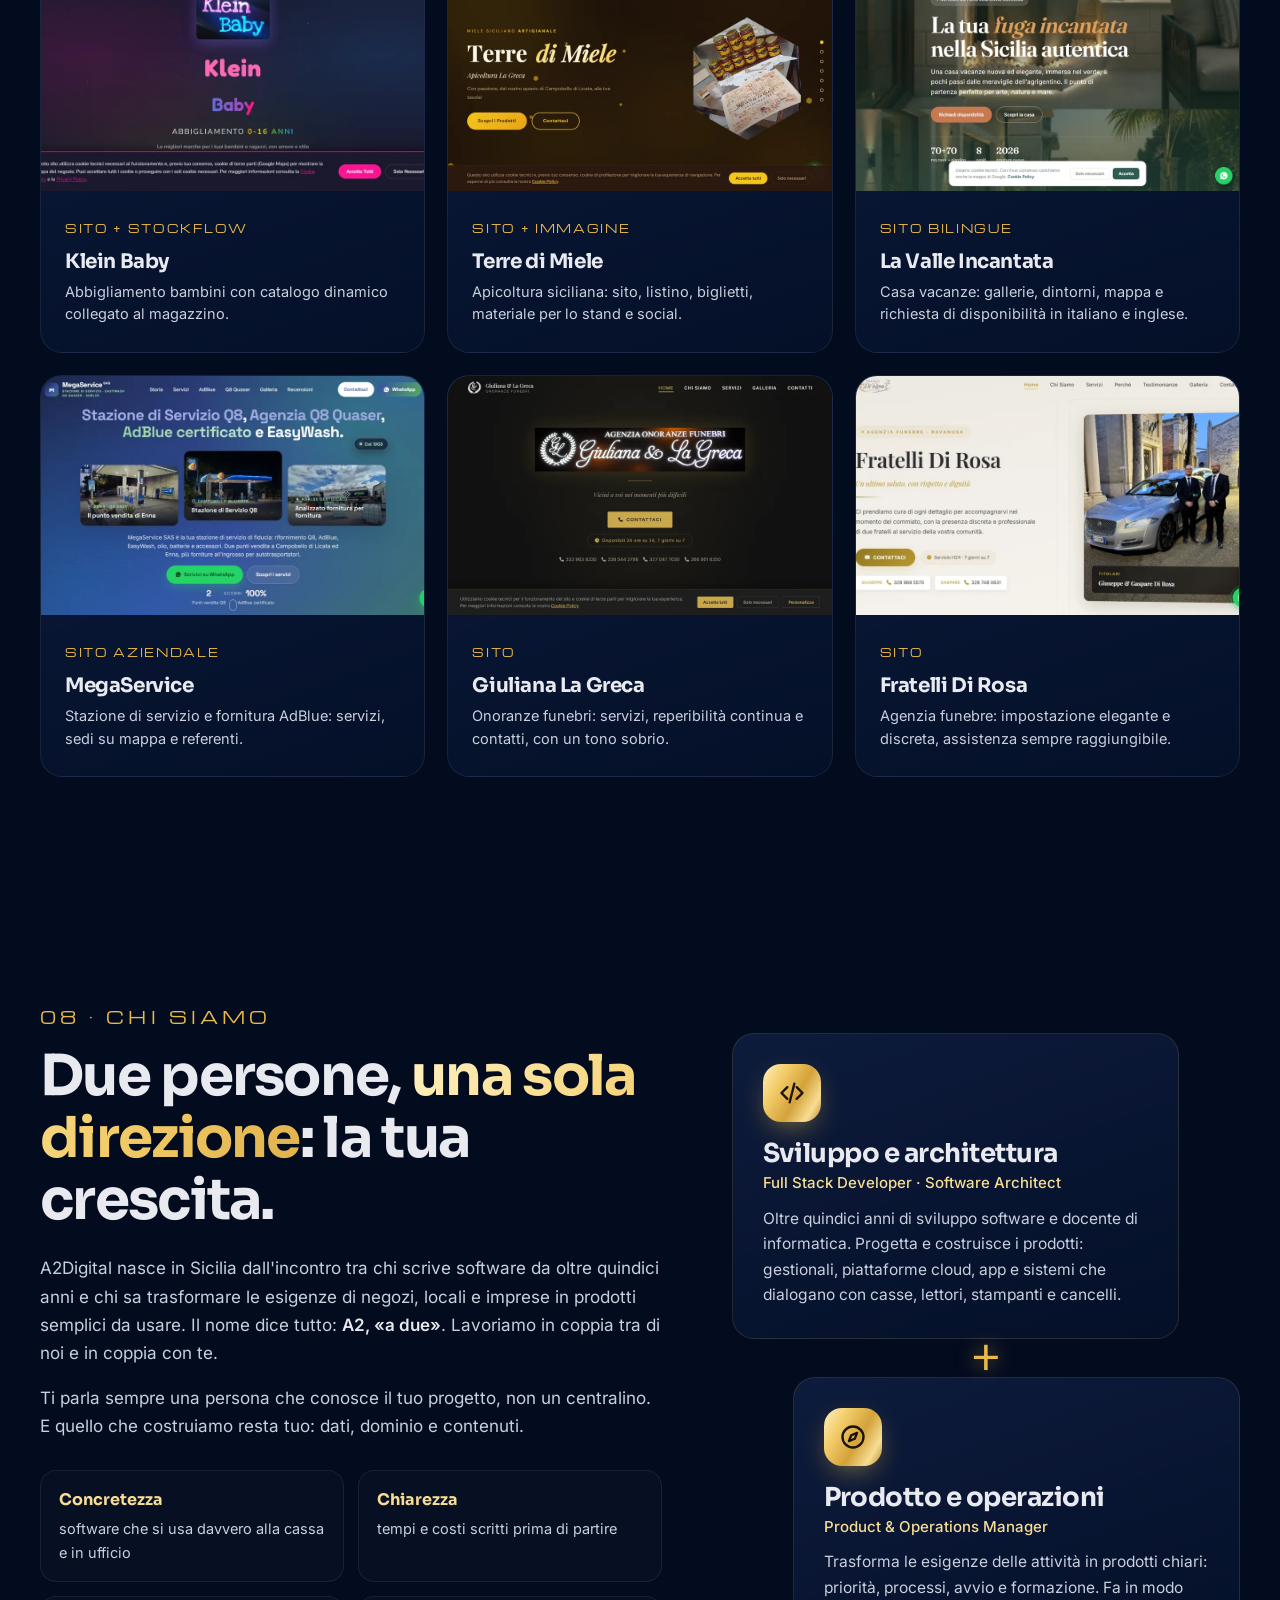
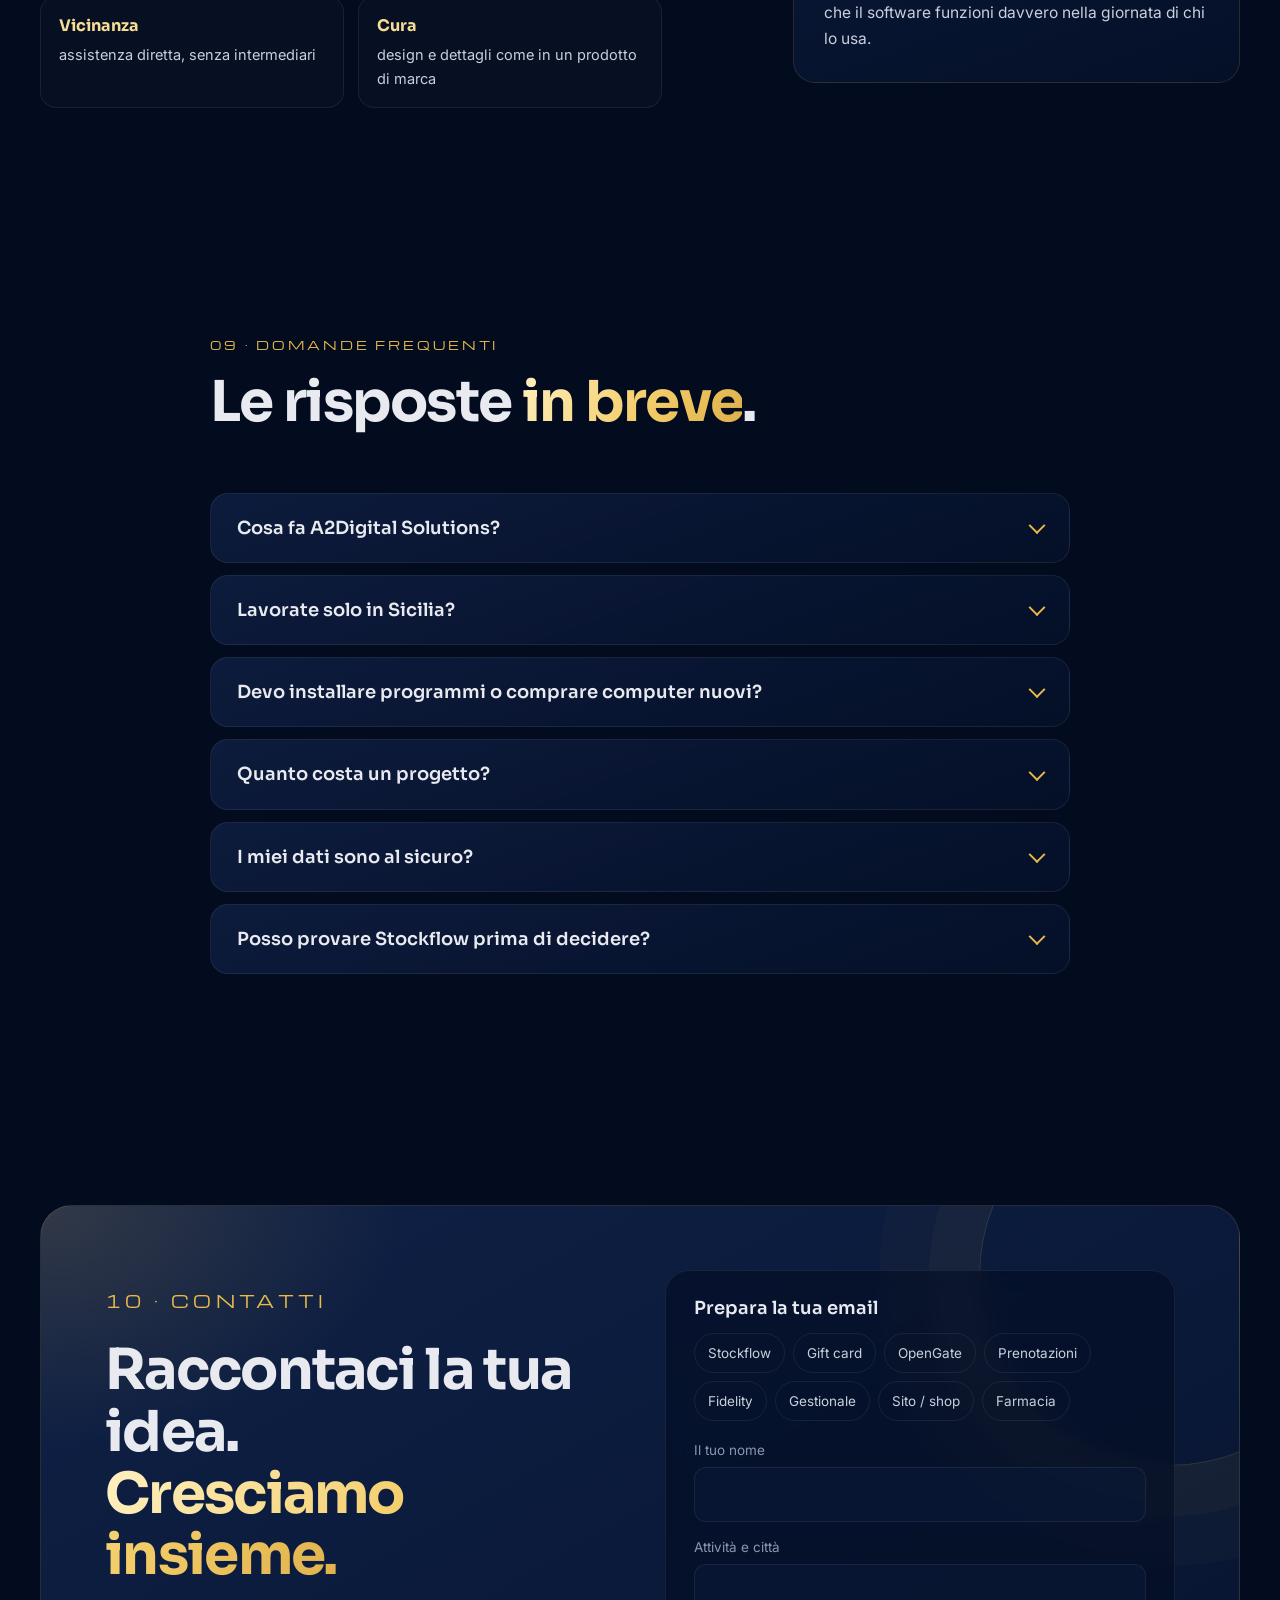
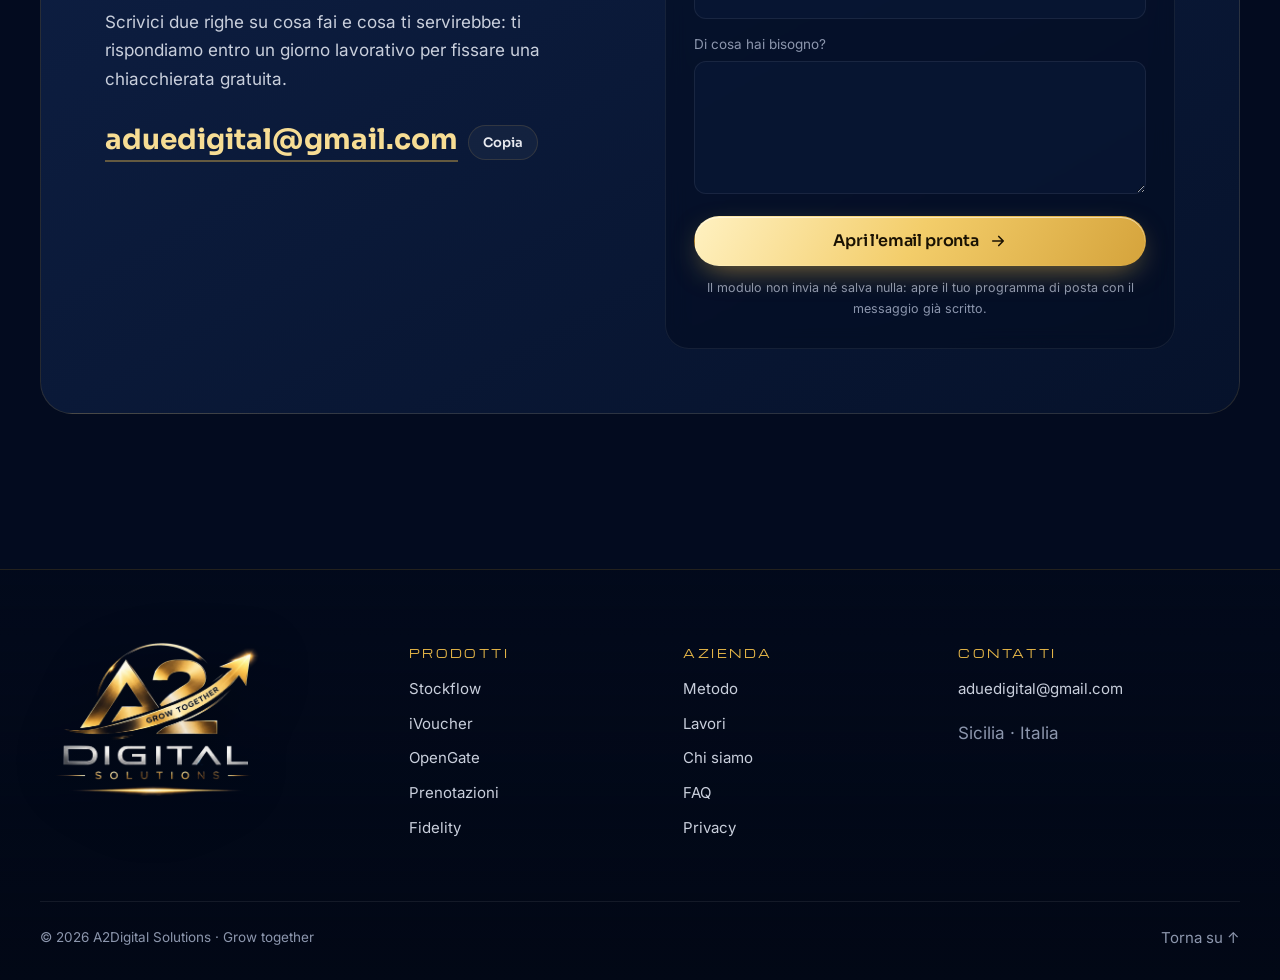
==== commit 5efbf8ec: "iVoucher: demo su demo-ivoucher.a2digital.it Claude-Session: https://claude.ai/code/session_01LozjYV" ====
--- a/index.html
+++ b/index.html
@@ -387,7 +387,7 @@
         <h3>iVoucher</h3>
         <p class="p-claim">Gift card e buoni con QR.</p>
         <p>Buoni regalo, carnet a ingressi e card a scalare con il marchio del negozio. Si validano col telefono e non si possono usare due volte.</p>
-        <div class="more-row"><a href="#laboratorio" class="more" data-lab="t-gift">Provalo qui <svg viewBox="0 0 24 24"><path d="M5 12h14M13 6l6 6-6 6"/></svg></a><a href="https://ivoucher-demo.49.13.173.127.sslip.io/" target="_blank" rel="noopener" class="more">Apri la demo <svg viewBox="0 0 24 24"><path d="M7 17L17 7M17 7H7M17 7v10"/></svg></a></div>
+        <div class="more-row"><a href="#laboratorio" class="more" data-lab="t-gift">Provalo qui <svg viewBox="0 0 24 24"><path d="M5 12h14M13 6l6 6-6 6"/></svg></a><a href="https://demo-ivoucher.a2digital.it/" target="_blank" rel="noopener" class="more">Apri la demo <svg viewBox="0 0 24 24"><path d="M7 17L17 7M17 7H7M17 7v10"/></svg></a></div>
         <div class="voucher-mini" aria-hidden="true">
           <div><small>BUONO REGALO</small><b>€ 50</b><em>A2-7KQ4</em></div>
           <svg viewBox="0 0 29 29" class="qr"><path d="M1 1h7v7H1zM21 1h7v7h-7zM1 21h7v7H1zM3 3v3h3V3zM23 3v3h3V3zM3 23v3h3v-3zM10 1h2v2h-2zM14 2h3v2h-3zM10 5h4v2h-4zM16 6h2v4h-2zM10 9h3v2h-3zM1 10h3v2H1zM6 10h3v3H6zM14 11h4v2h-4zM20 10h3v3h-3zM25 10h3v2h-3zM1 14h2v3H1zM5 15h4v2H5zM11 13h2v4h-2zM15 15h3v3h-3zM20 15h2v2h-2zM24 14h4v2h-4zM10 19h3v2h-3zM15 20h2v3h-2zM19 19h4v2h-4zM25 18h3v4h-3zM10 23h3v5h-3zM19 23h2v3h-2zM23 24h5v2h-5zM14 25h3v3h-3z"/></svg>
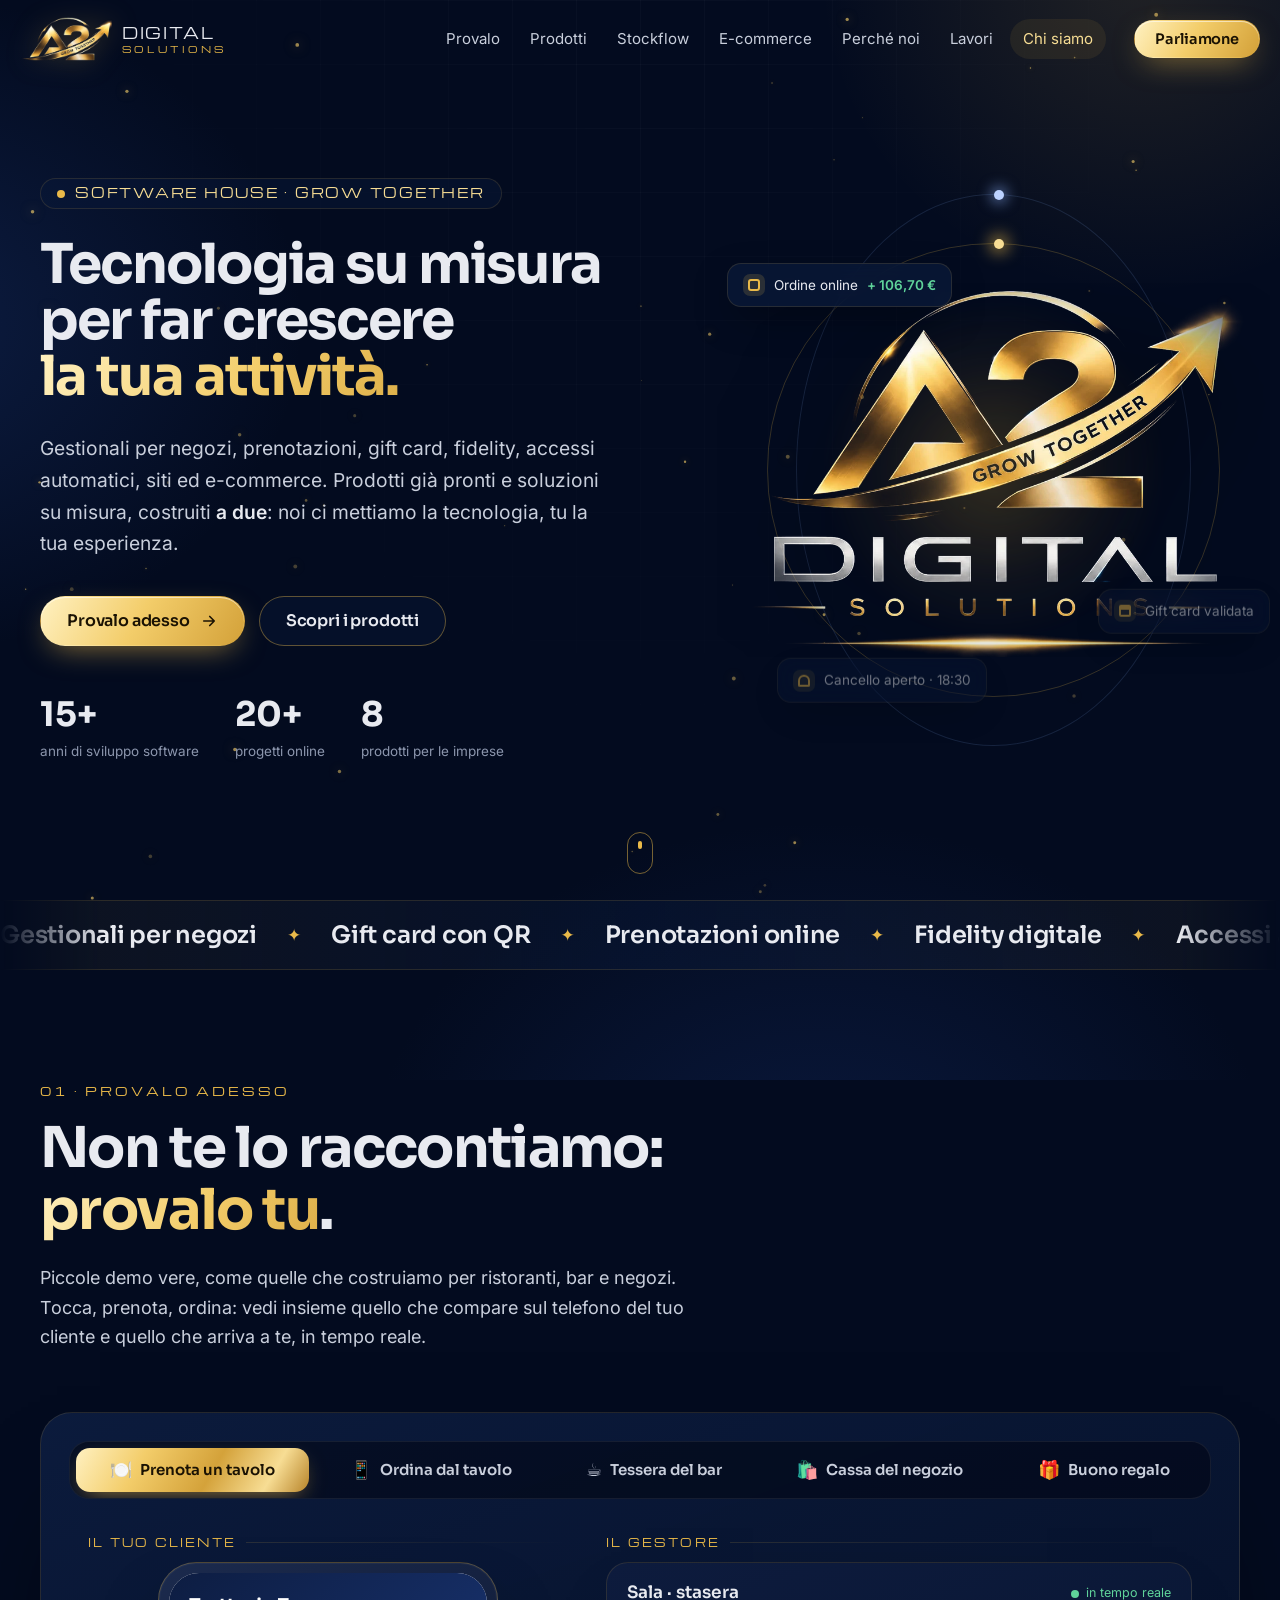
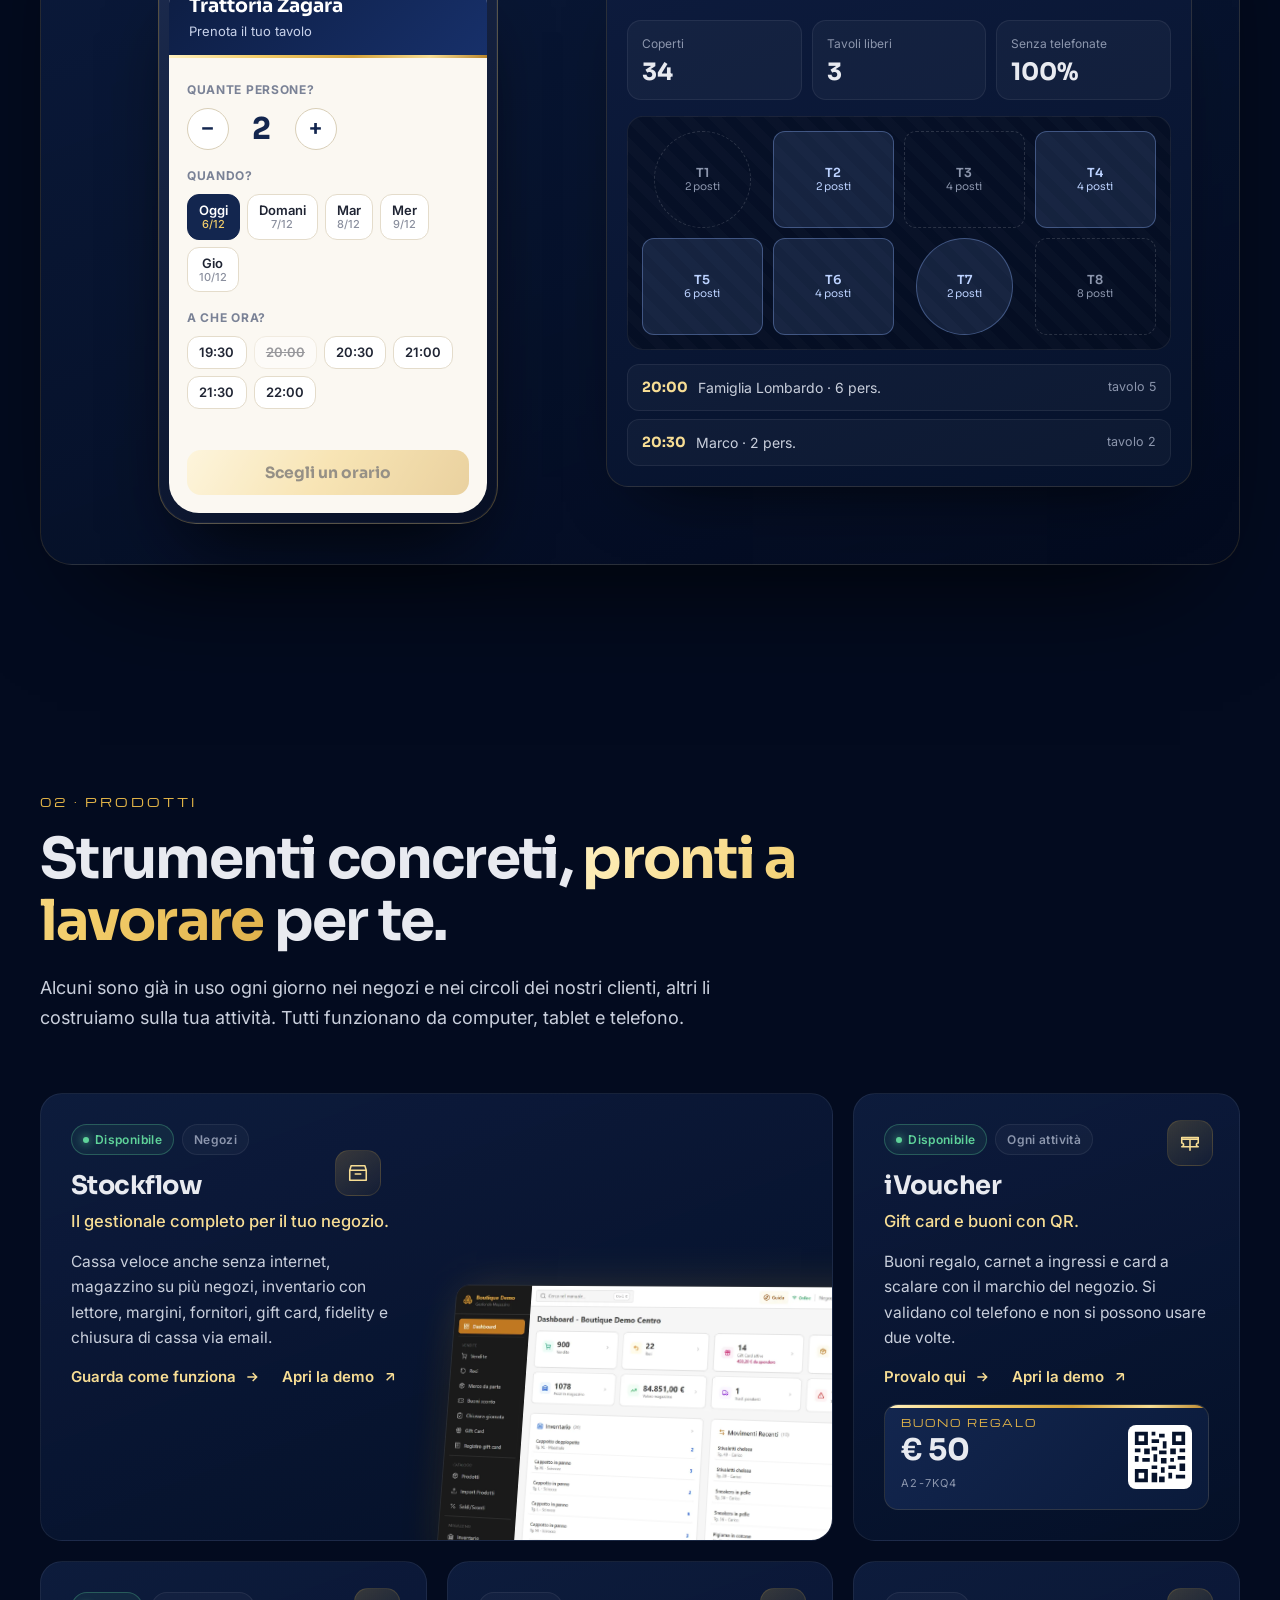
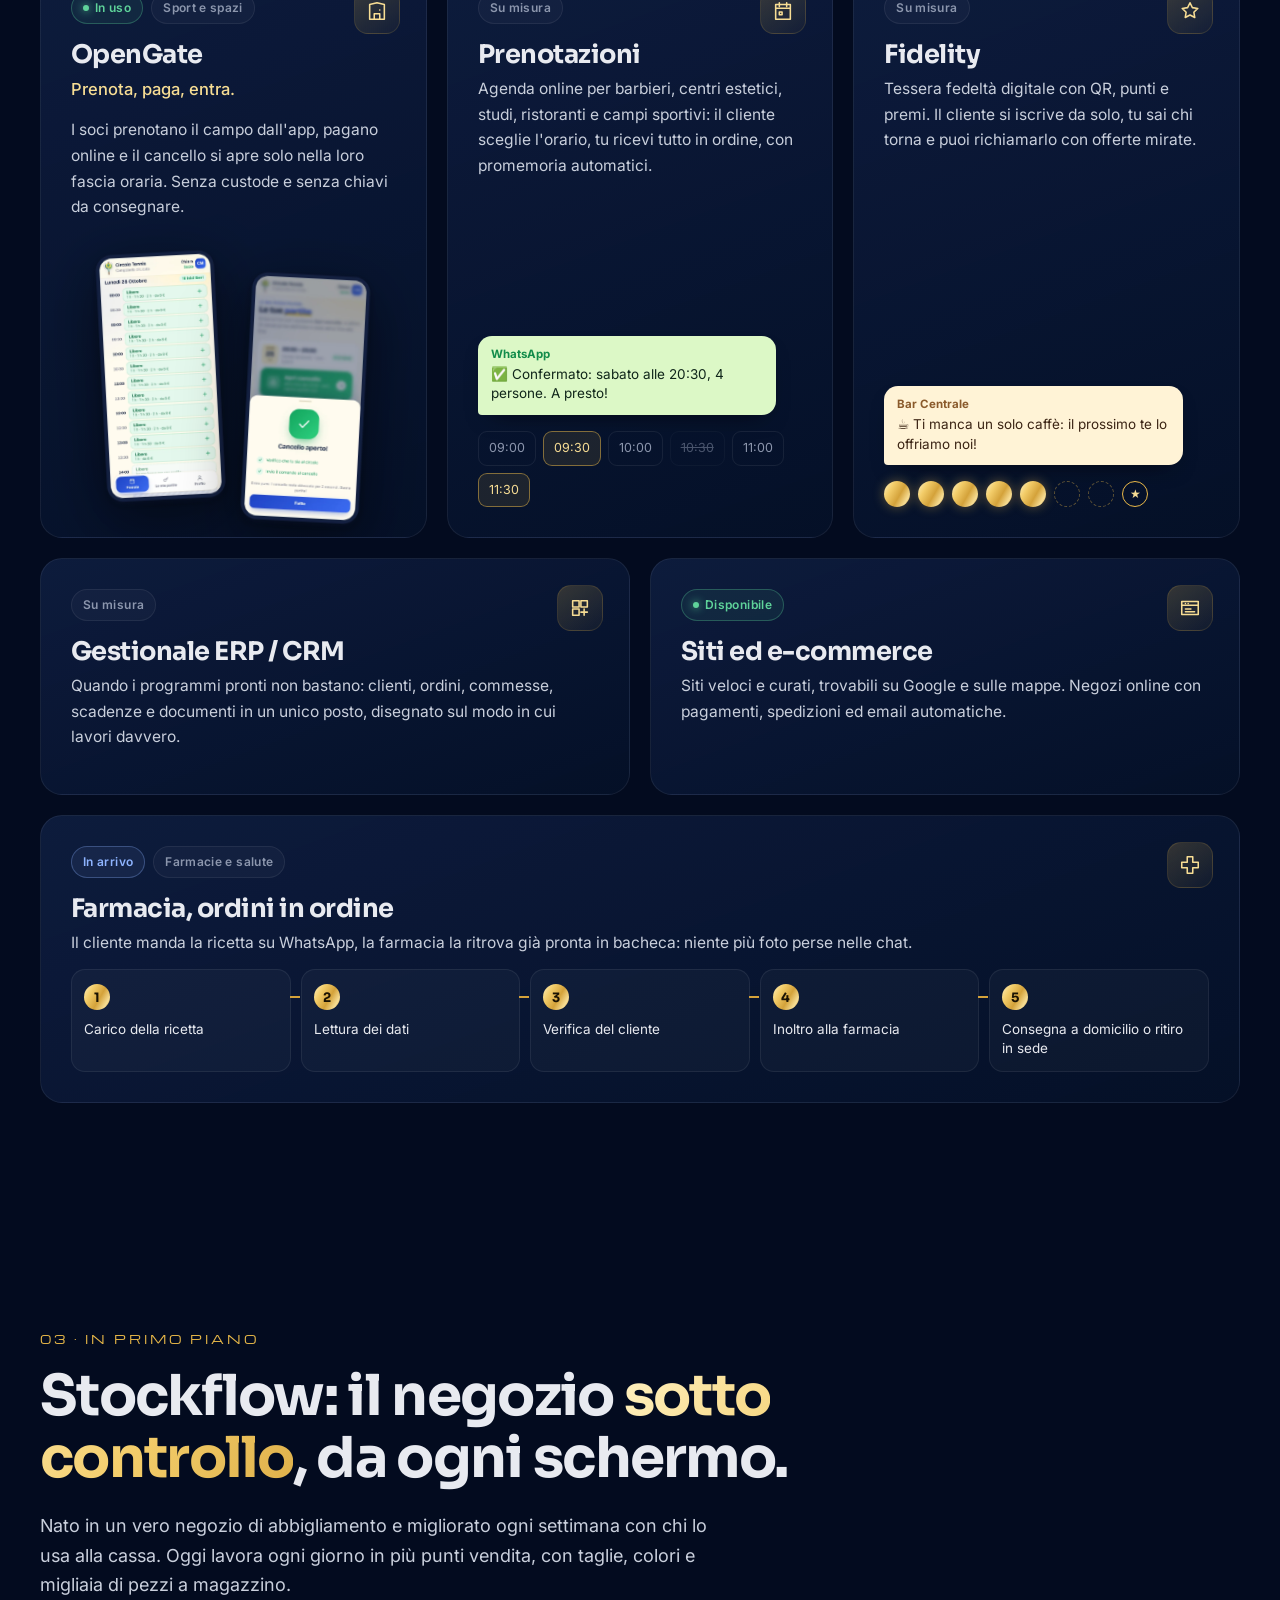
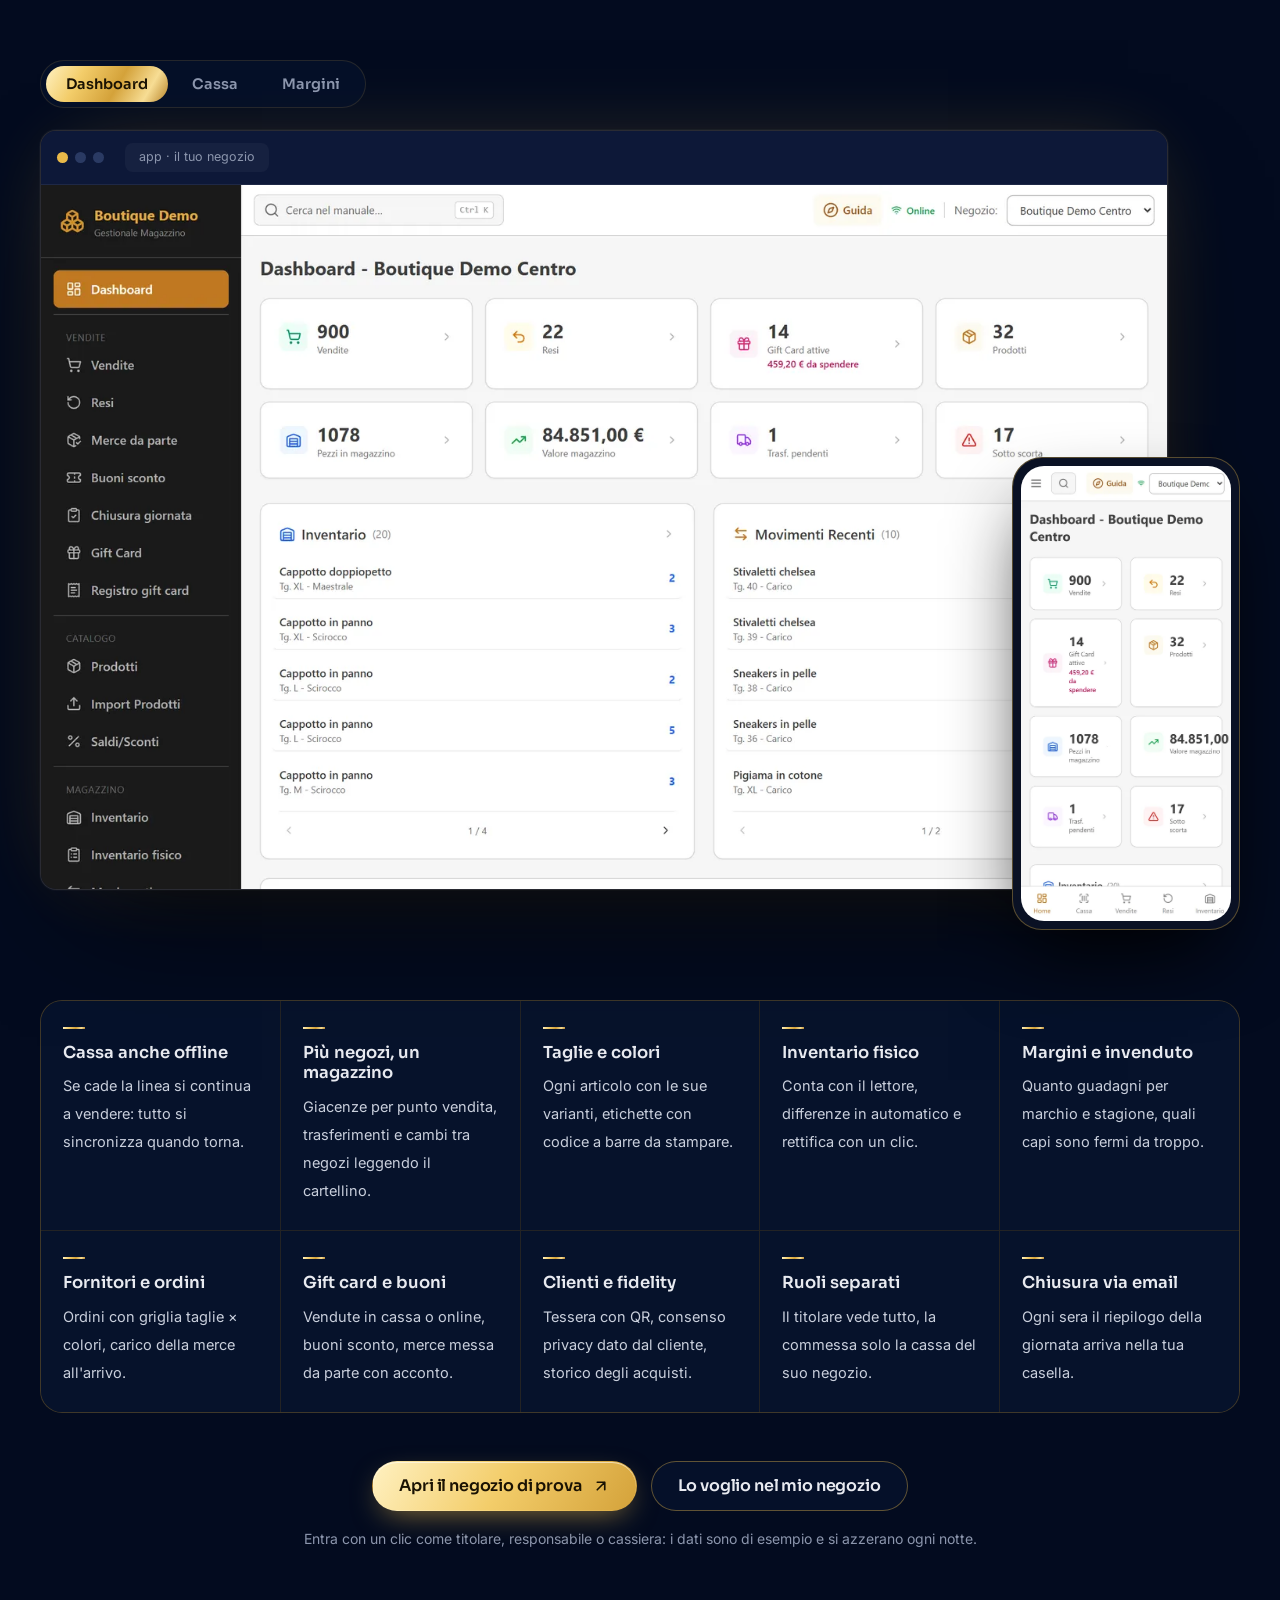
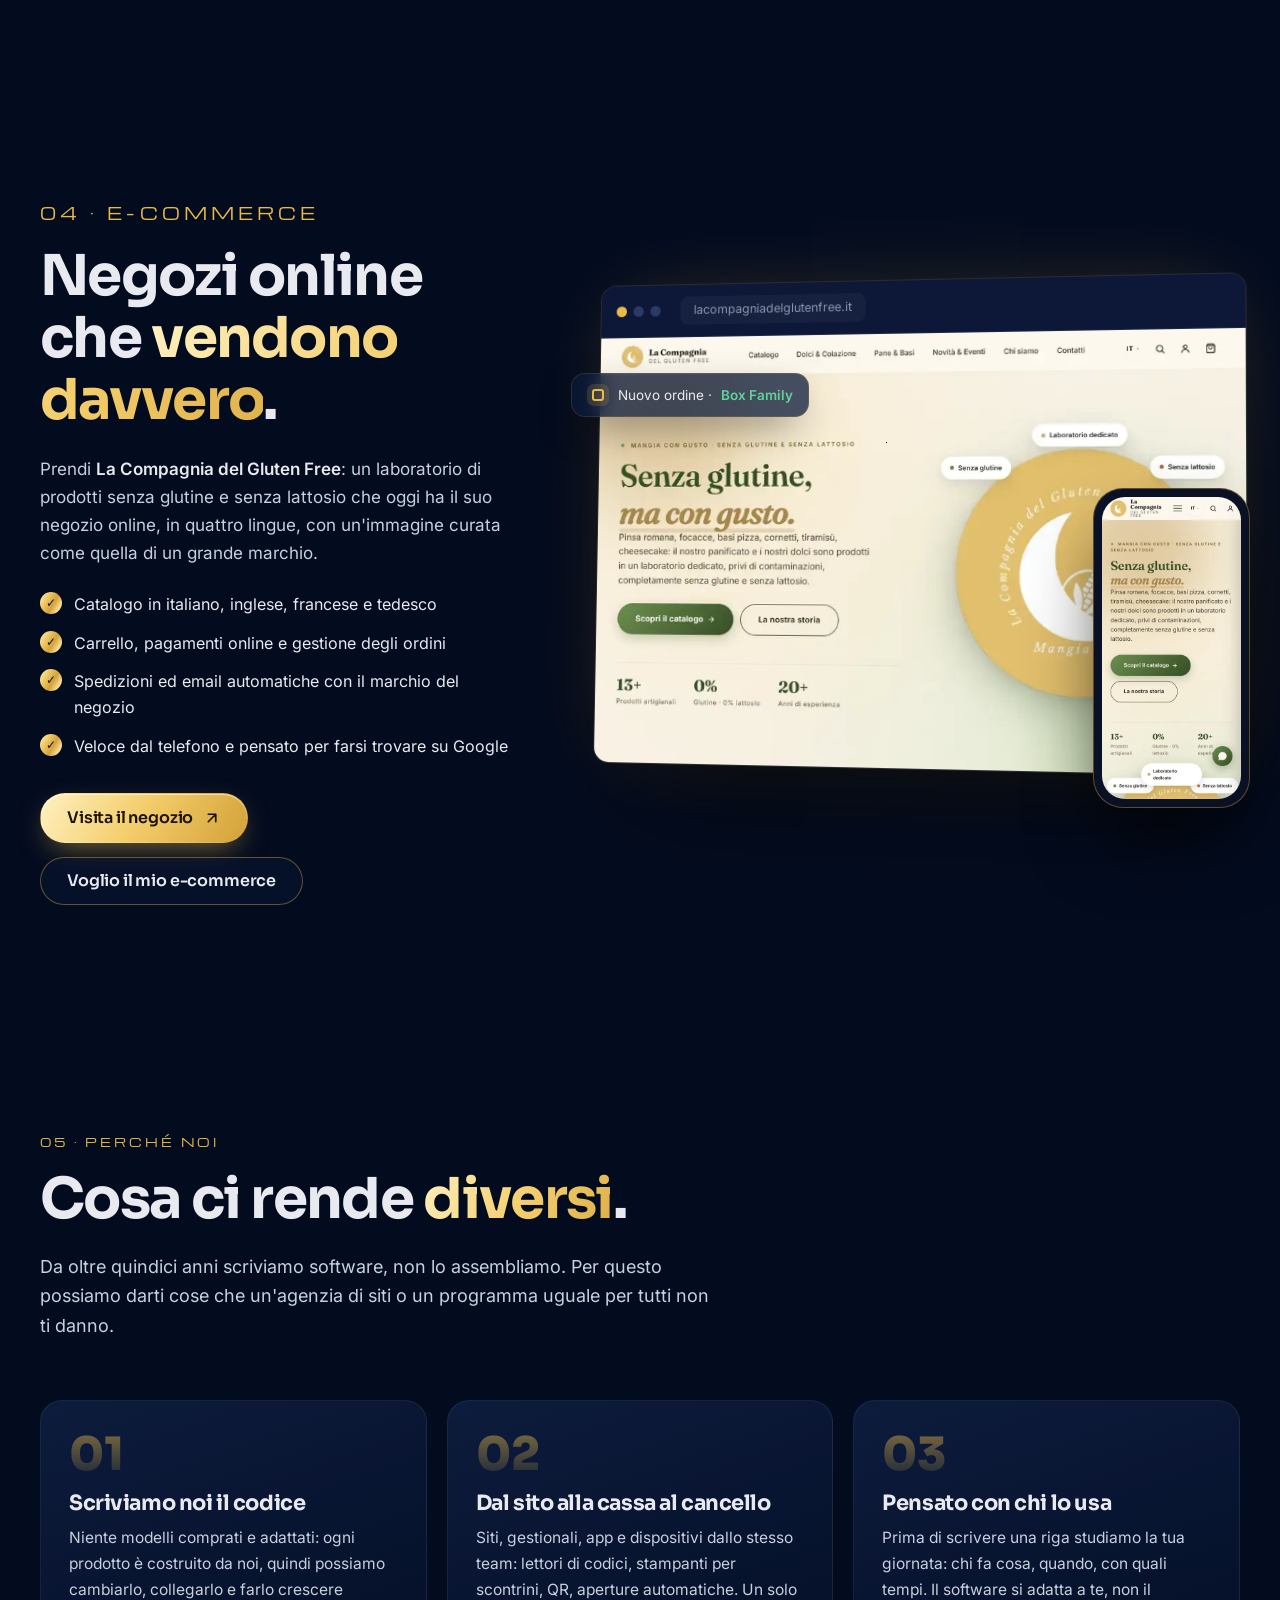
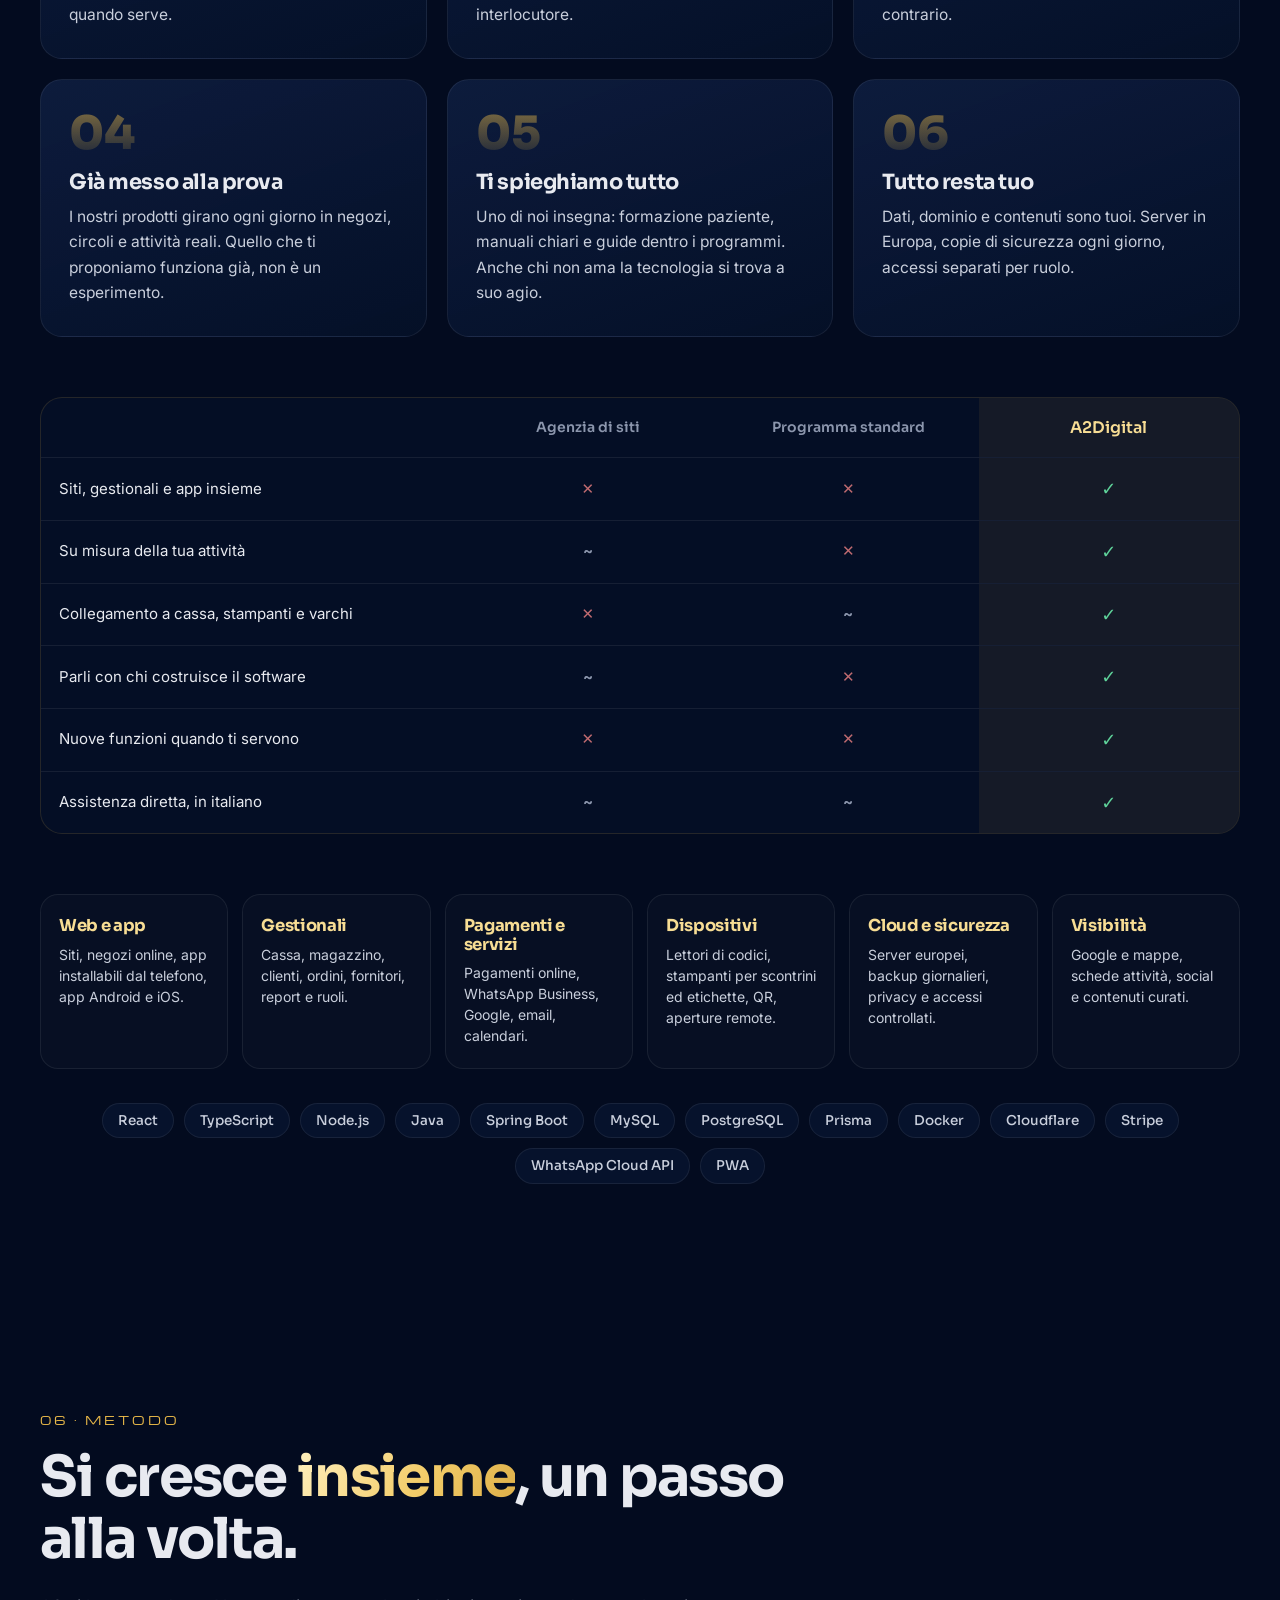
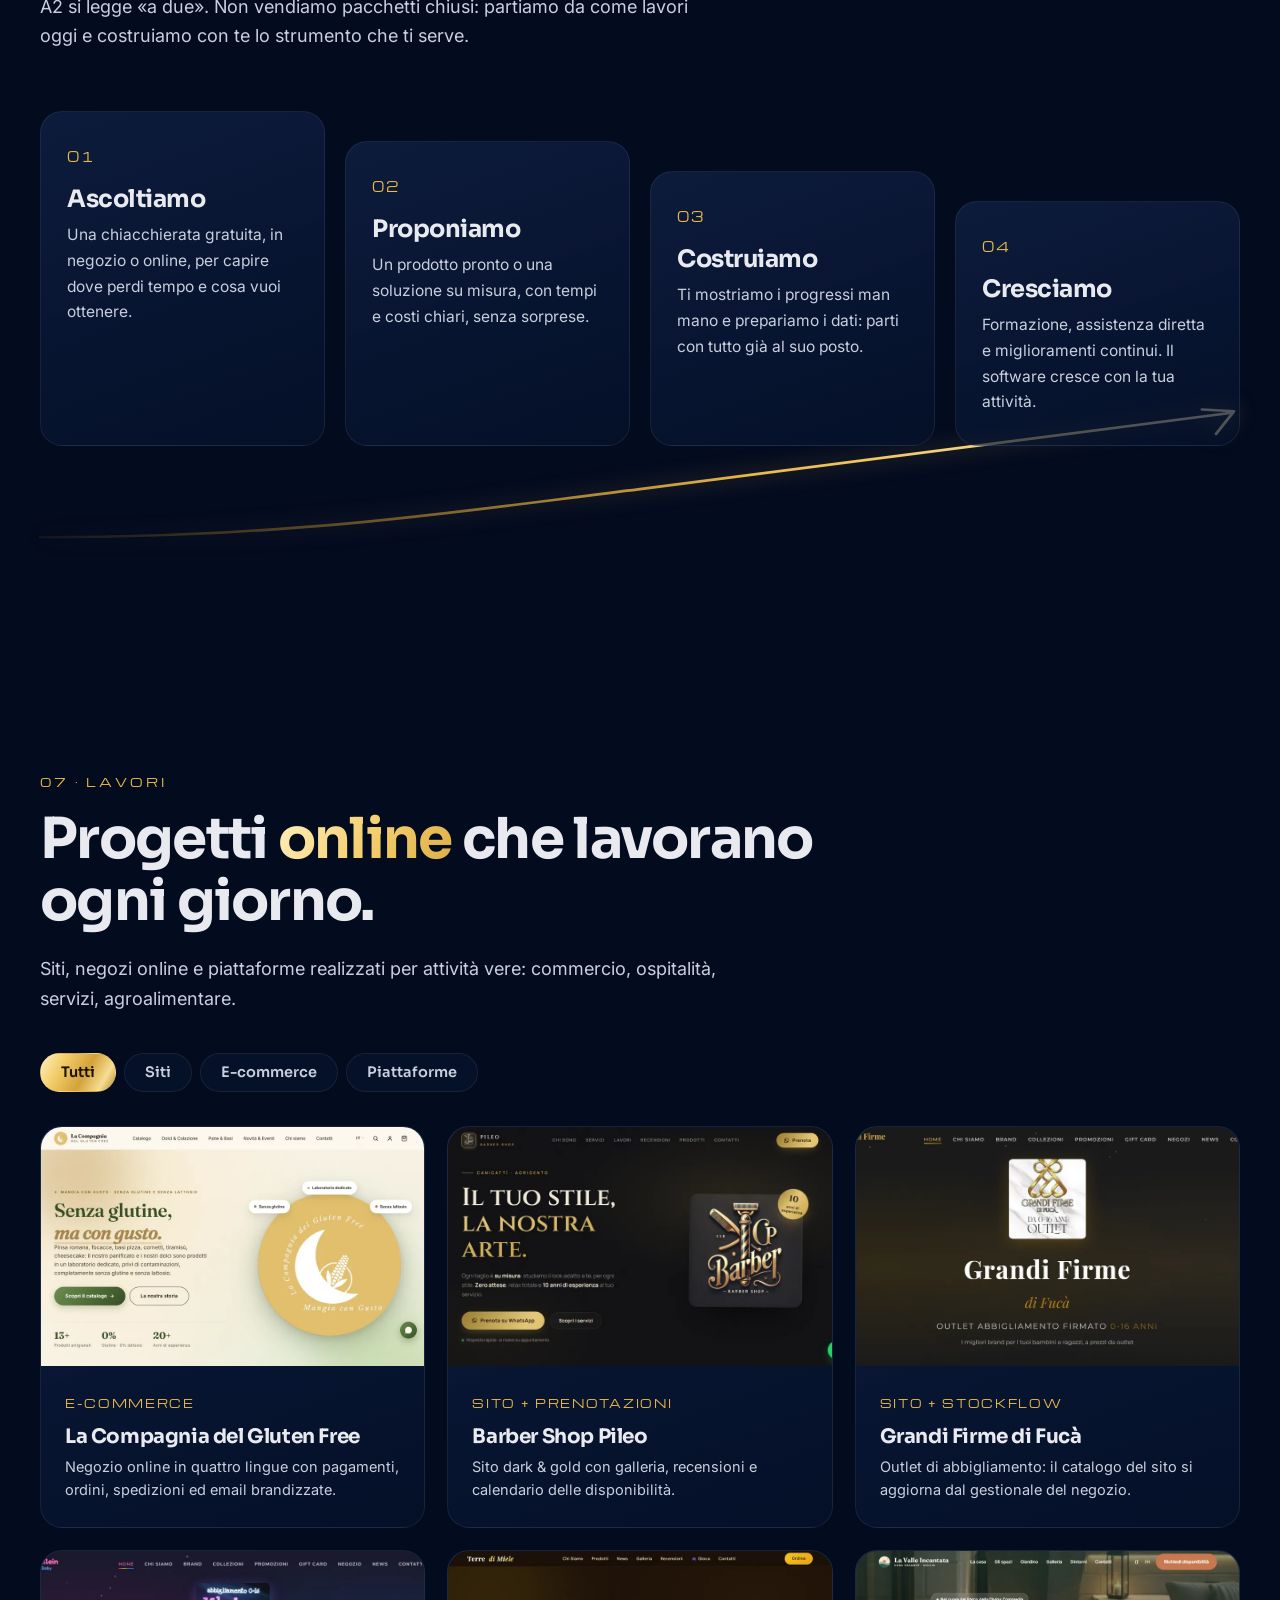
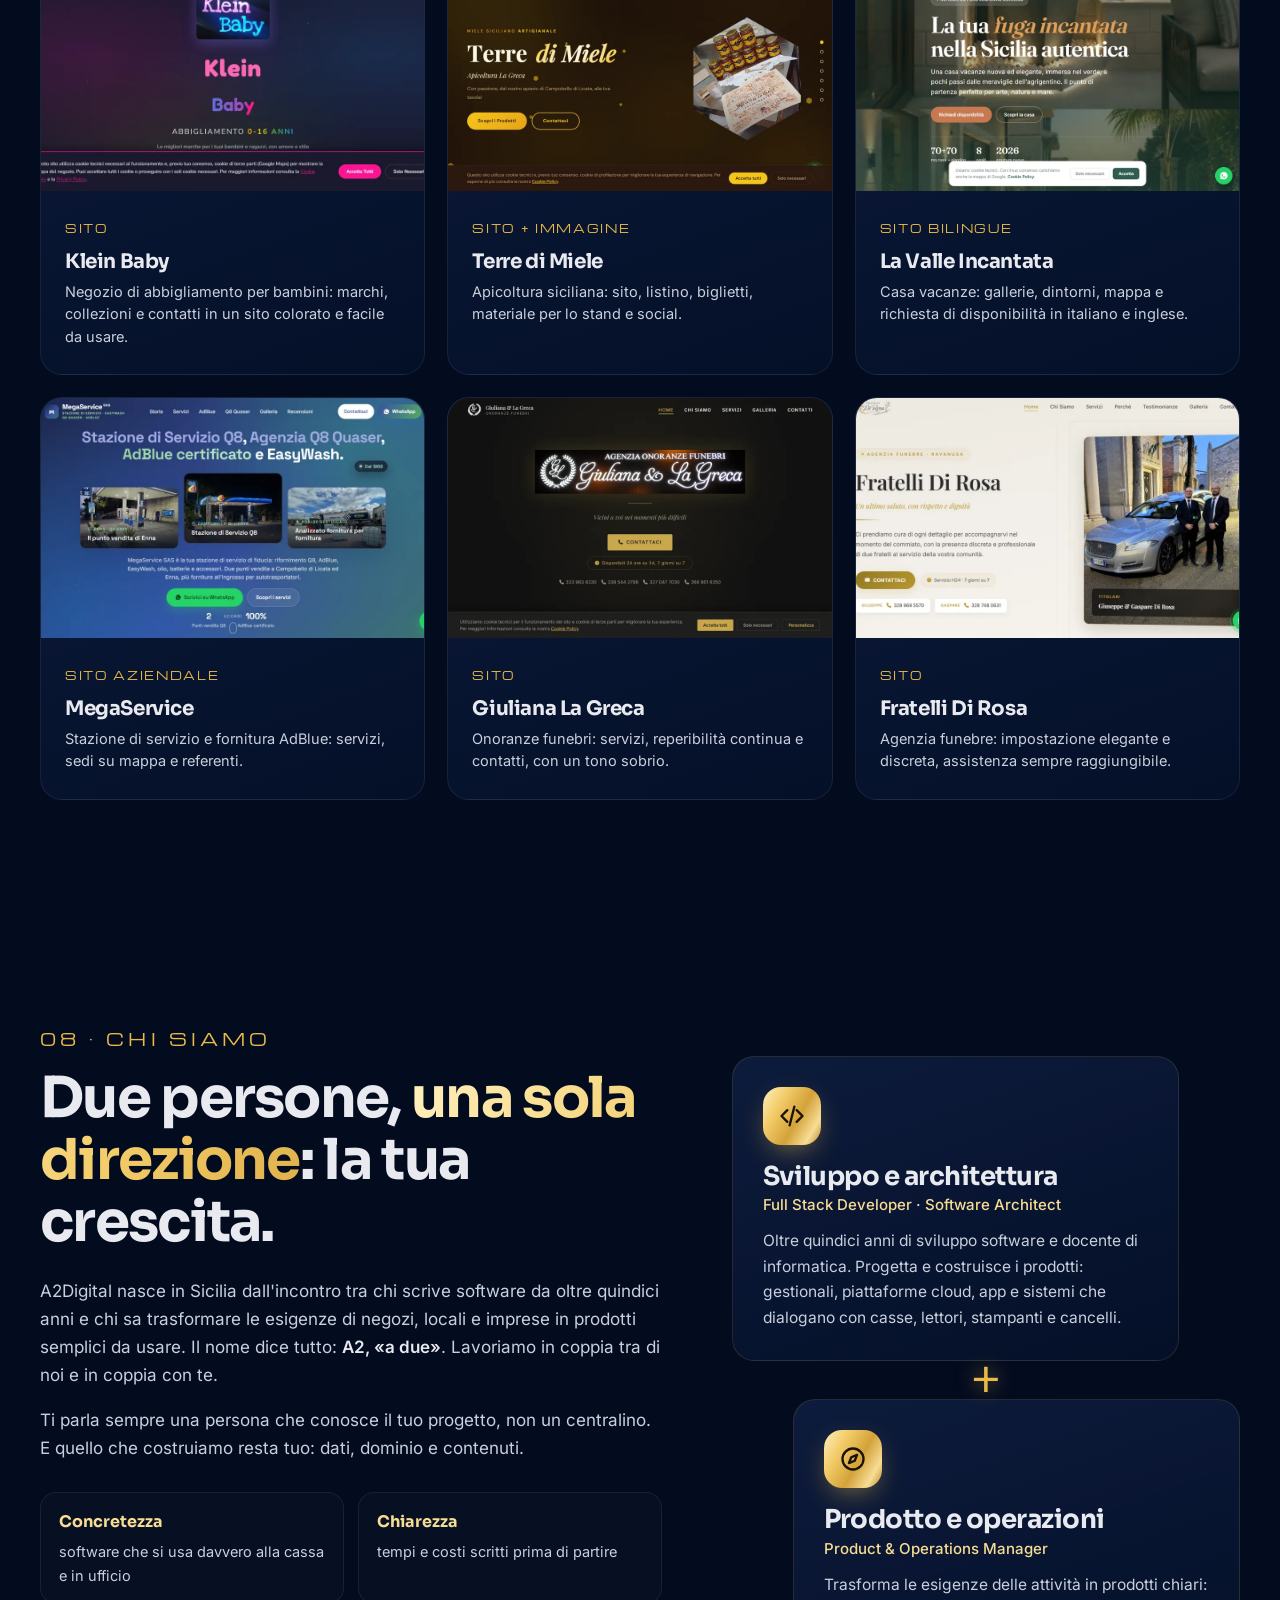
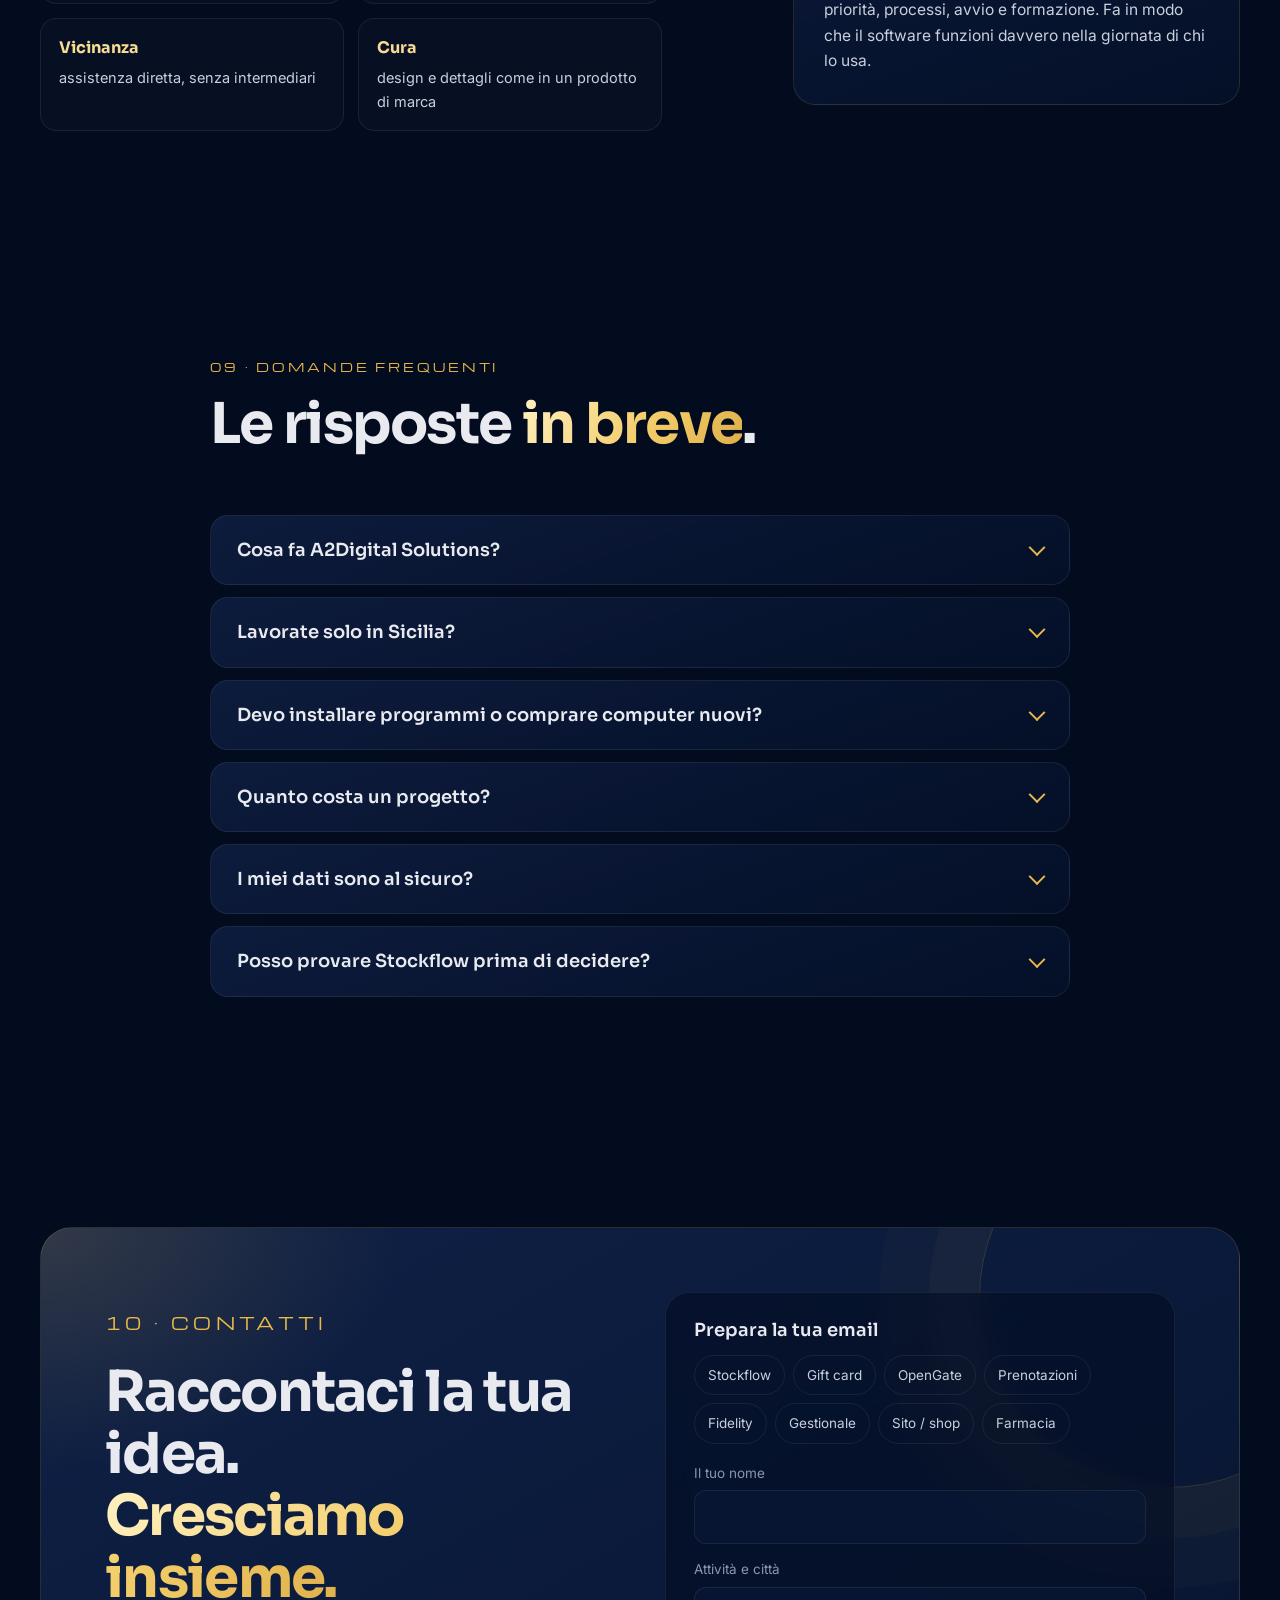
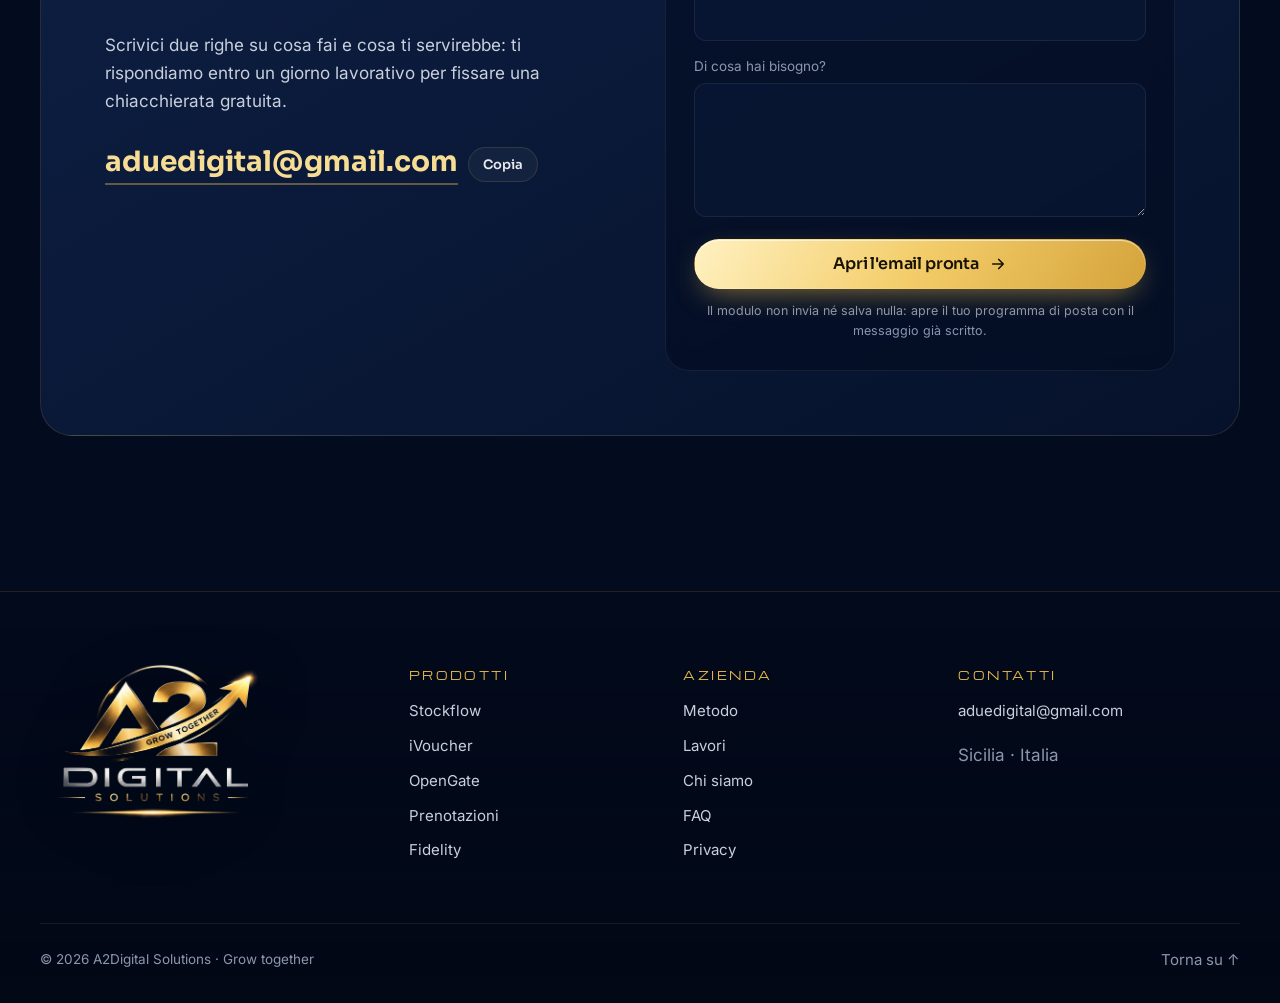
==== commit c3ab6b99: "Portfolio: Klein Baby senza Stockflow (non lo usa) Claude-Session: https://claude.ai/code/session_01" ====
--- a/index.html
+++ b/index.html
@@ -610,9 +610,9 @@
         <figure><img src="assets/img/portfolio/grandifirme.webp" alt="Grandi Firme di Fucà, sito collegato al gestionale" loading="lazy" width="960" height="527"></figure>
         <div><span class="w-cat">Sito + Stockflow</span><h3>Grandi Firme di Fucà</h3><p>Outlet di abbigliamento: il catalogo del sito si aggiorna dal gestionale del negozio.</p></div>
       </a>
-      <a class="work reveal" data-cat="saas" href="https://kleinbaby.it" target="_blank" rel="noopener">
-        <figure><img src="assets/img/portfolio/kleinbaby.webp" alt="Klein Baby, catalogo collegato a Stockflow" loading="lazy" width="960" height="540"></figure>
-        <div><span class="w-cat">Sito + Stockflow</span><h3>Klein Baby</h3><p>Abbigliamento bambini con catalogo dinamico collegato al magazzino.</p></div>
+      <a class="work reveal" data-cat="web" href="https://kleinbaby.it" target="_blank" rel="noopener">
+        <figure><img src="assets/img/portfolio/kleinbaby.webp" alt="Klein Baby, sito del negozio di abbigliamento per bambini" loading="lazy" width="960" height="540"></figure>
+        <div><span class="w-cat">Sito</span><h3>Klein Baby</h3><p>Negozio di abbigliamento per bambini: marchi, collezioni e contatti in un sito colorato e facile da usare.</p></div>
       </a>
       <a class="work reveal" data-cat="web" href="https://www.terredimiele.it" target="_blank" rel="noopener">
         <figure><img src="assets/img/portfolio/terredimiele.webp" alt="Terre di Miele, apicoltura artigianale" loading="lazy" width="960" height="600"></figure>
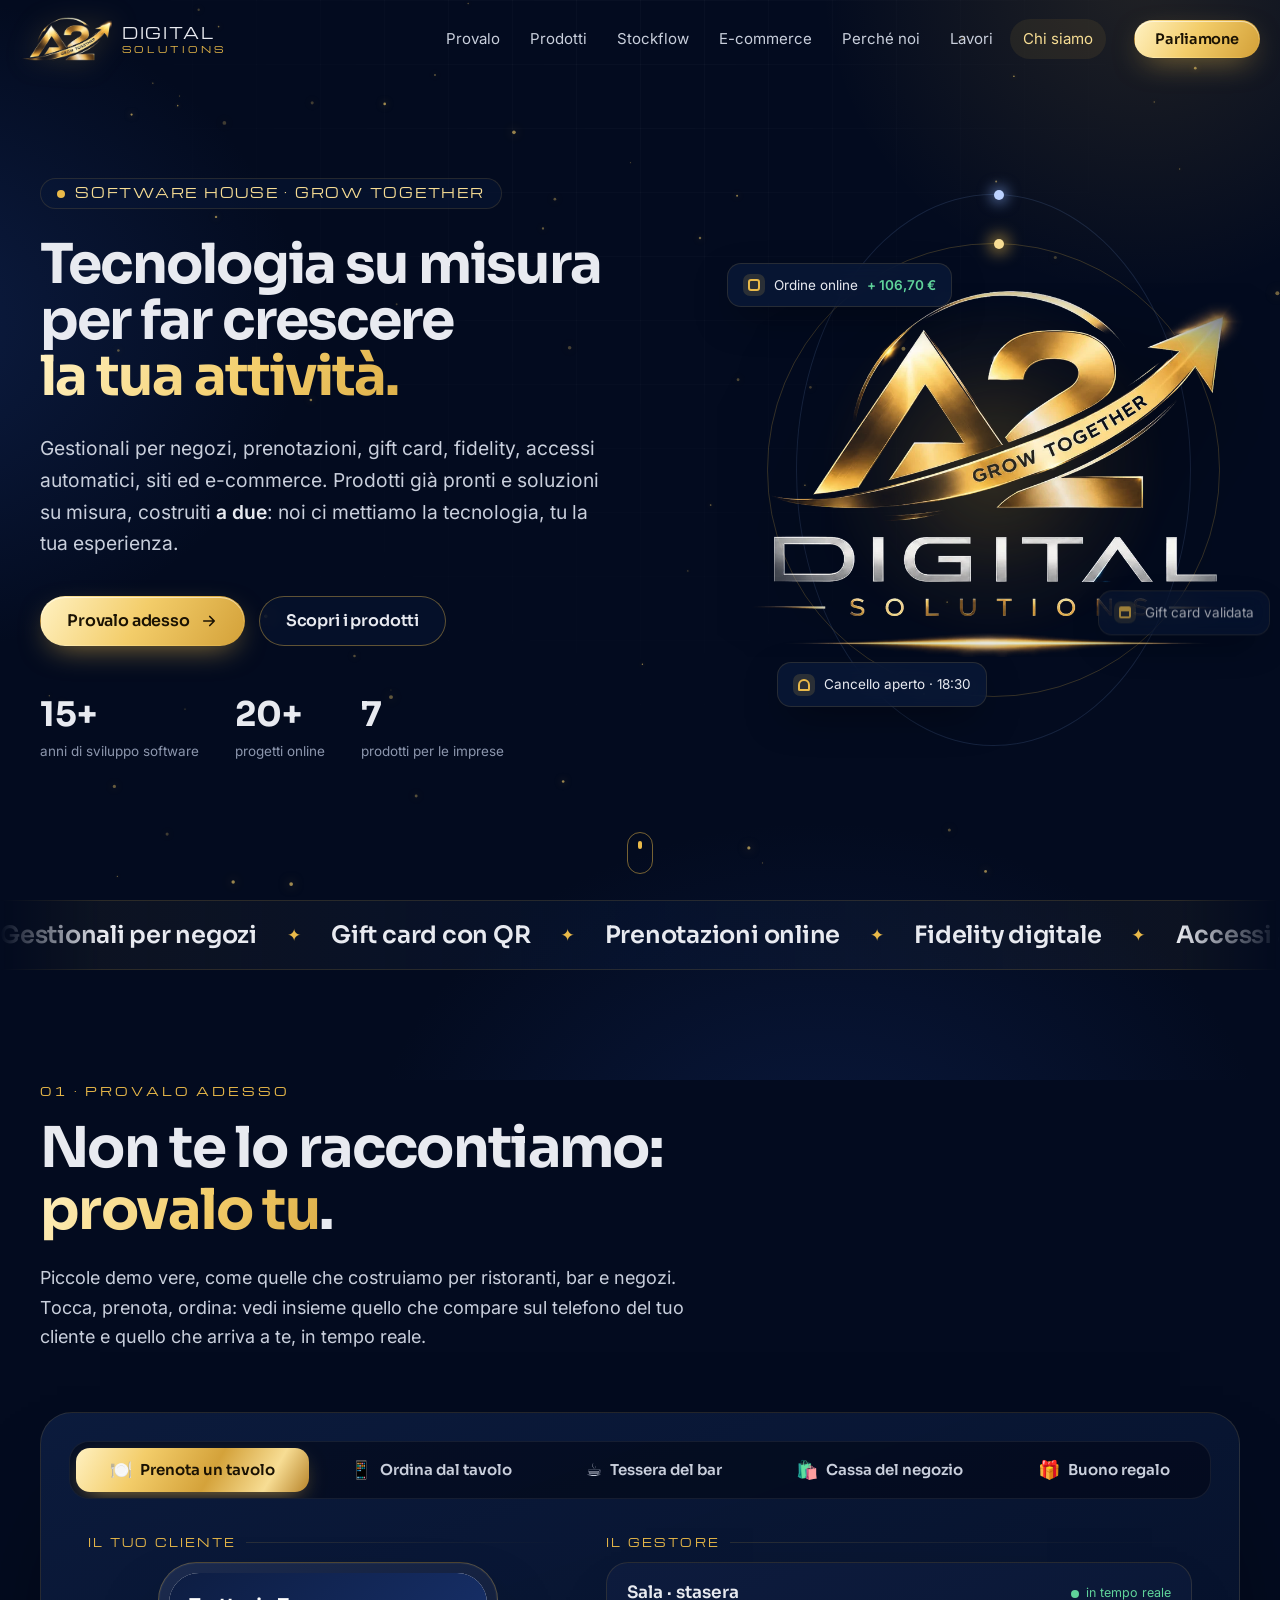
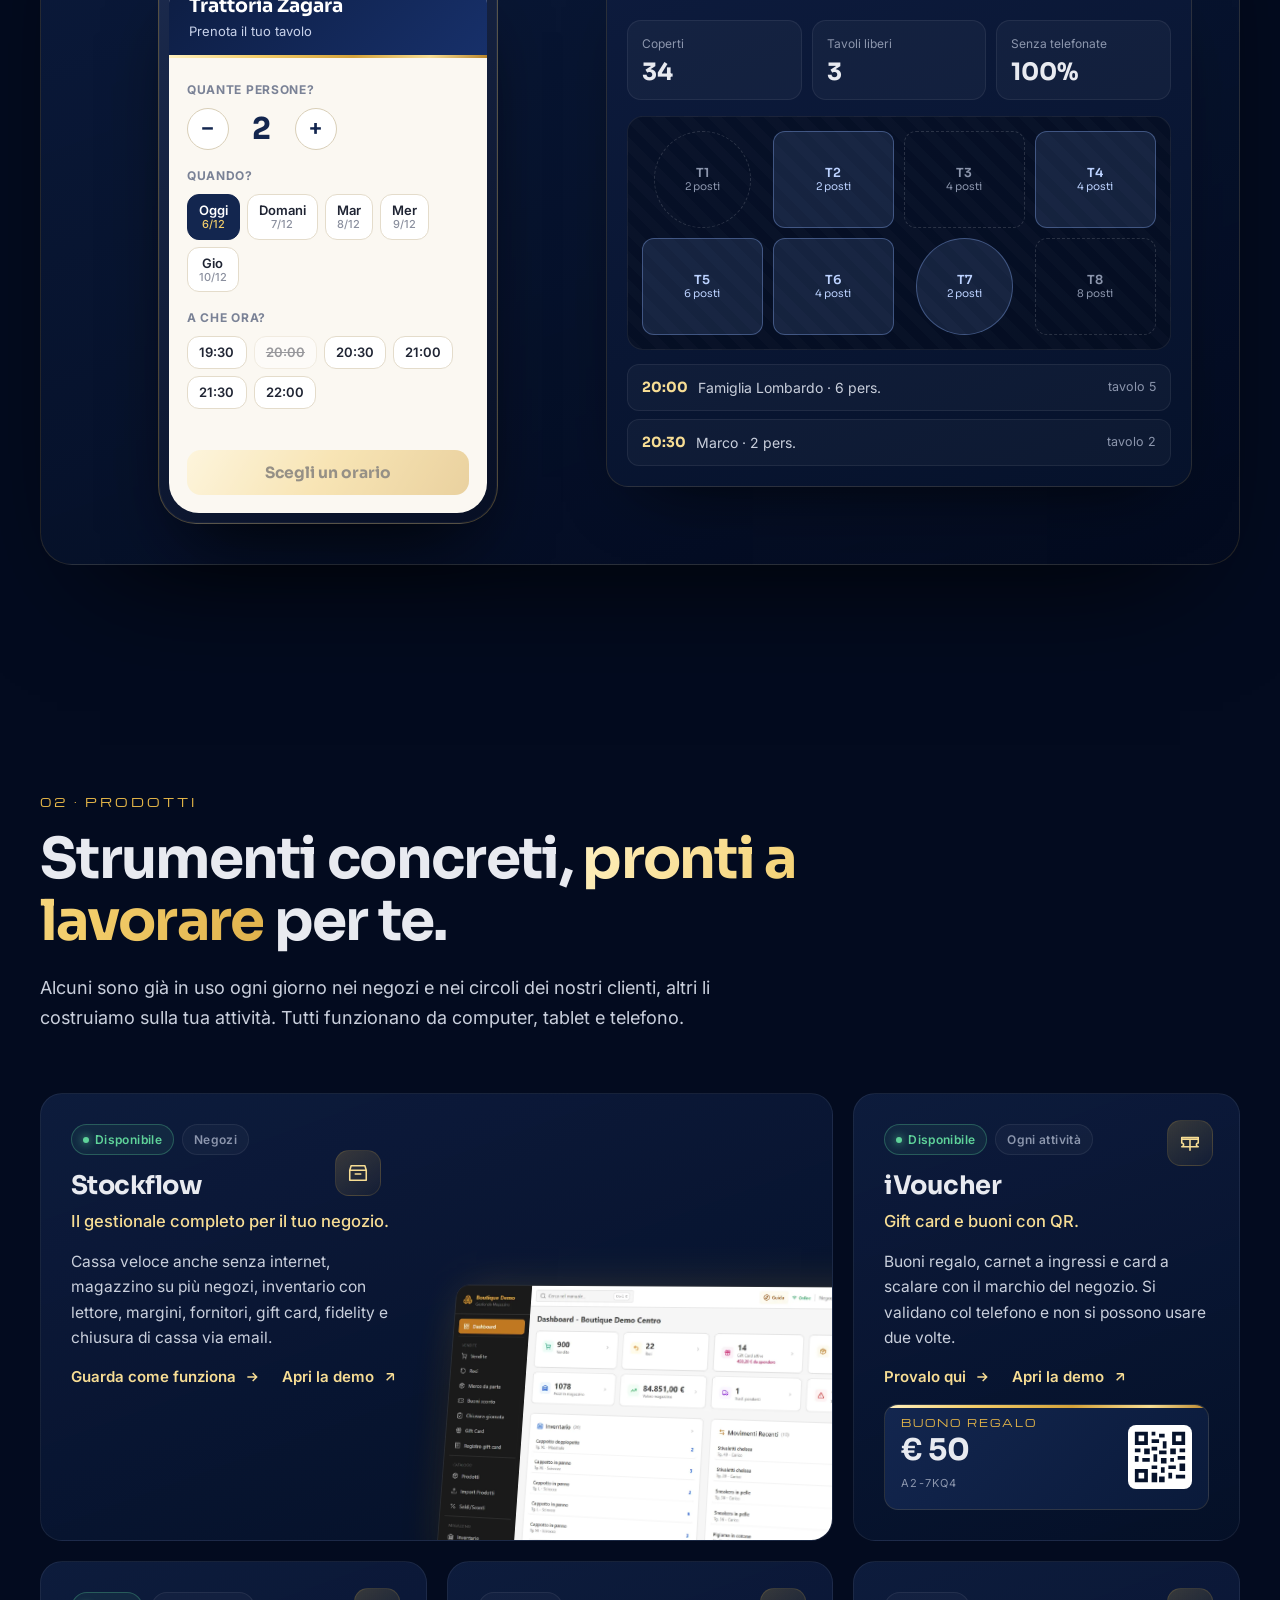
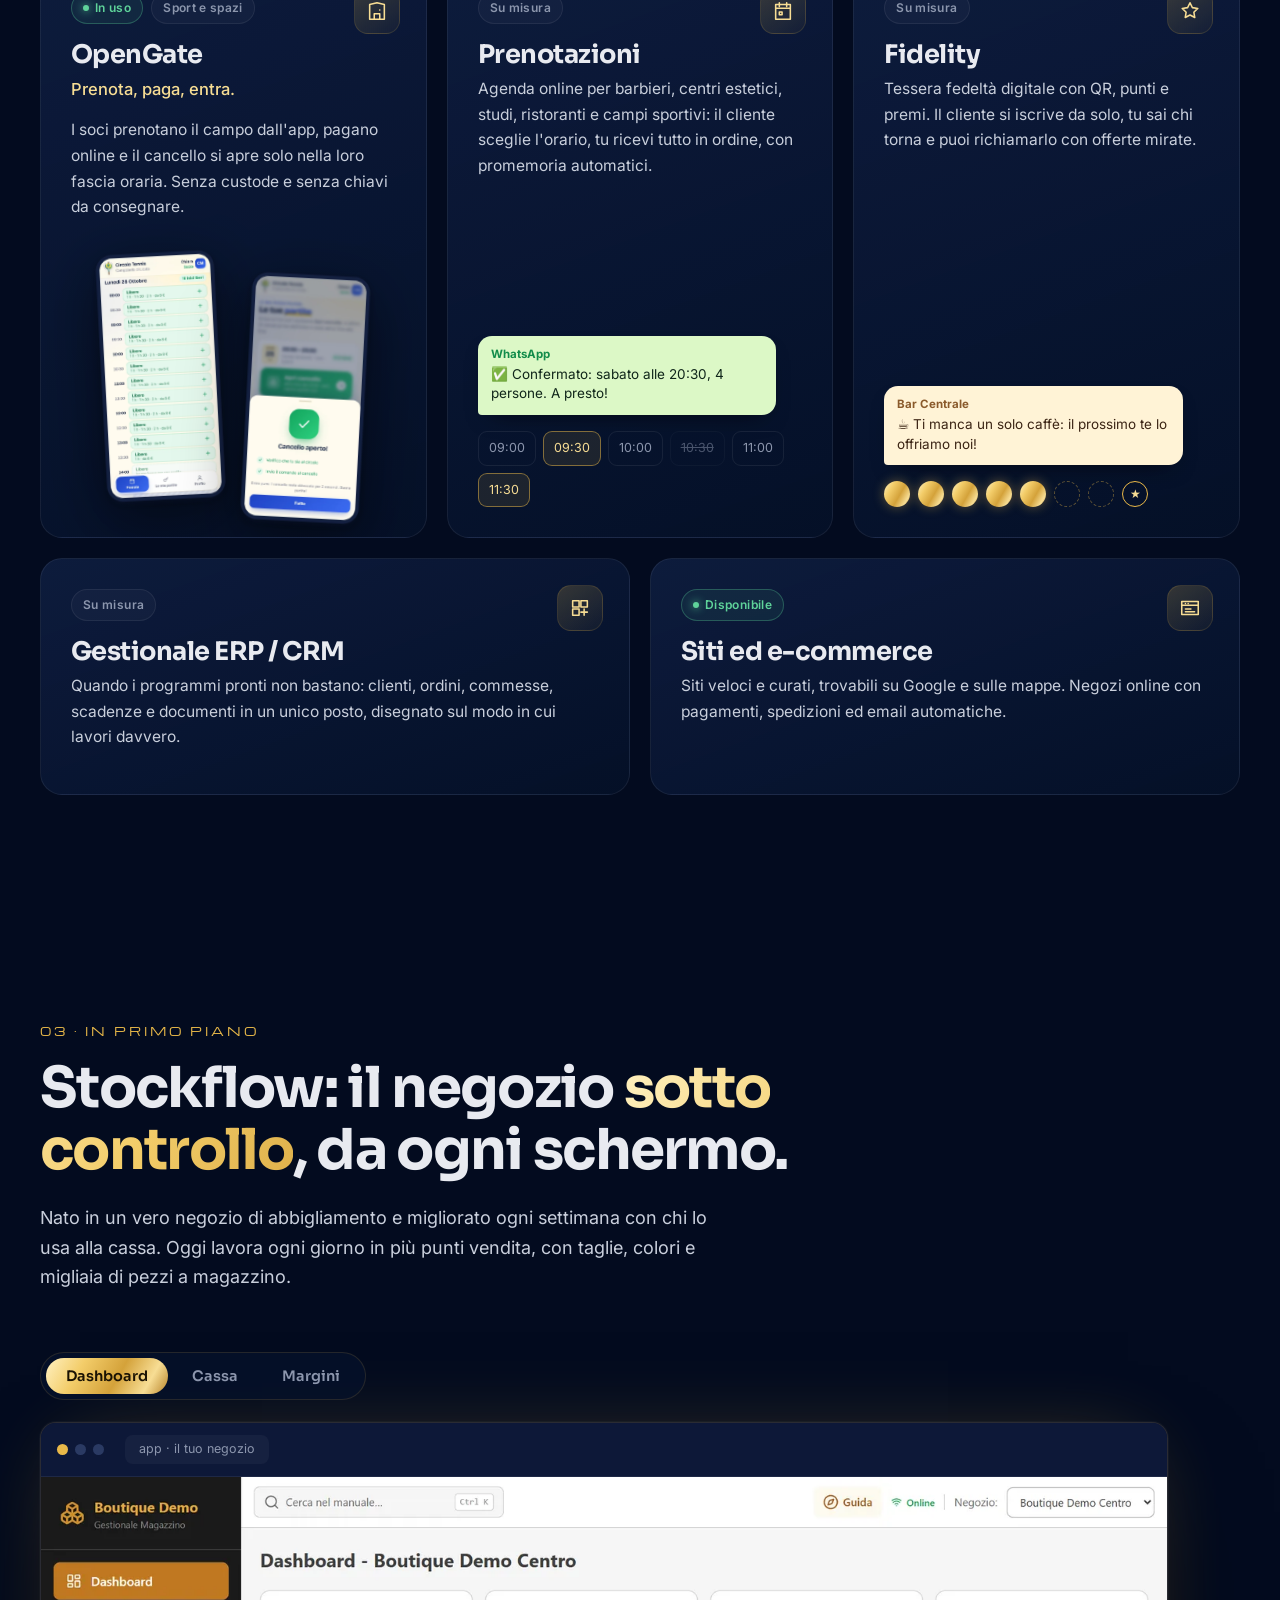
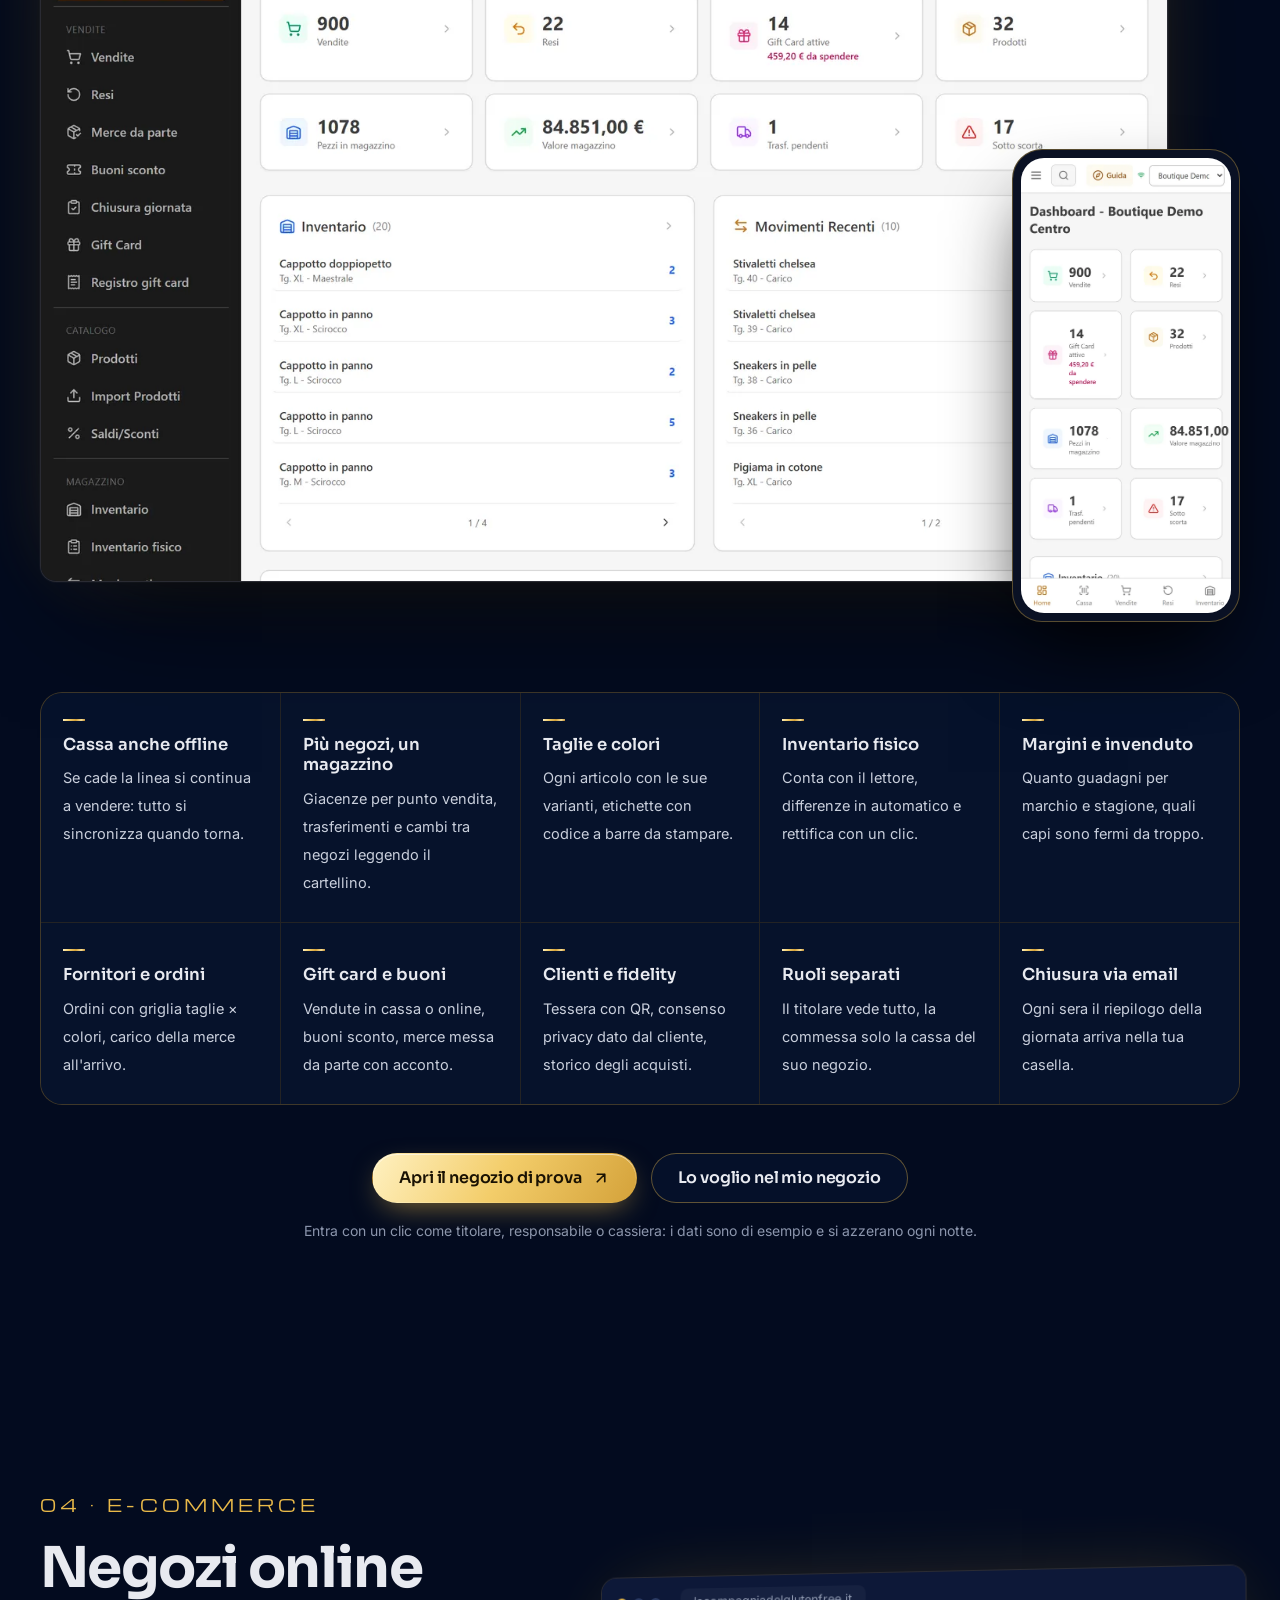
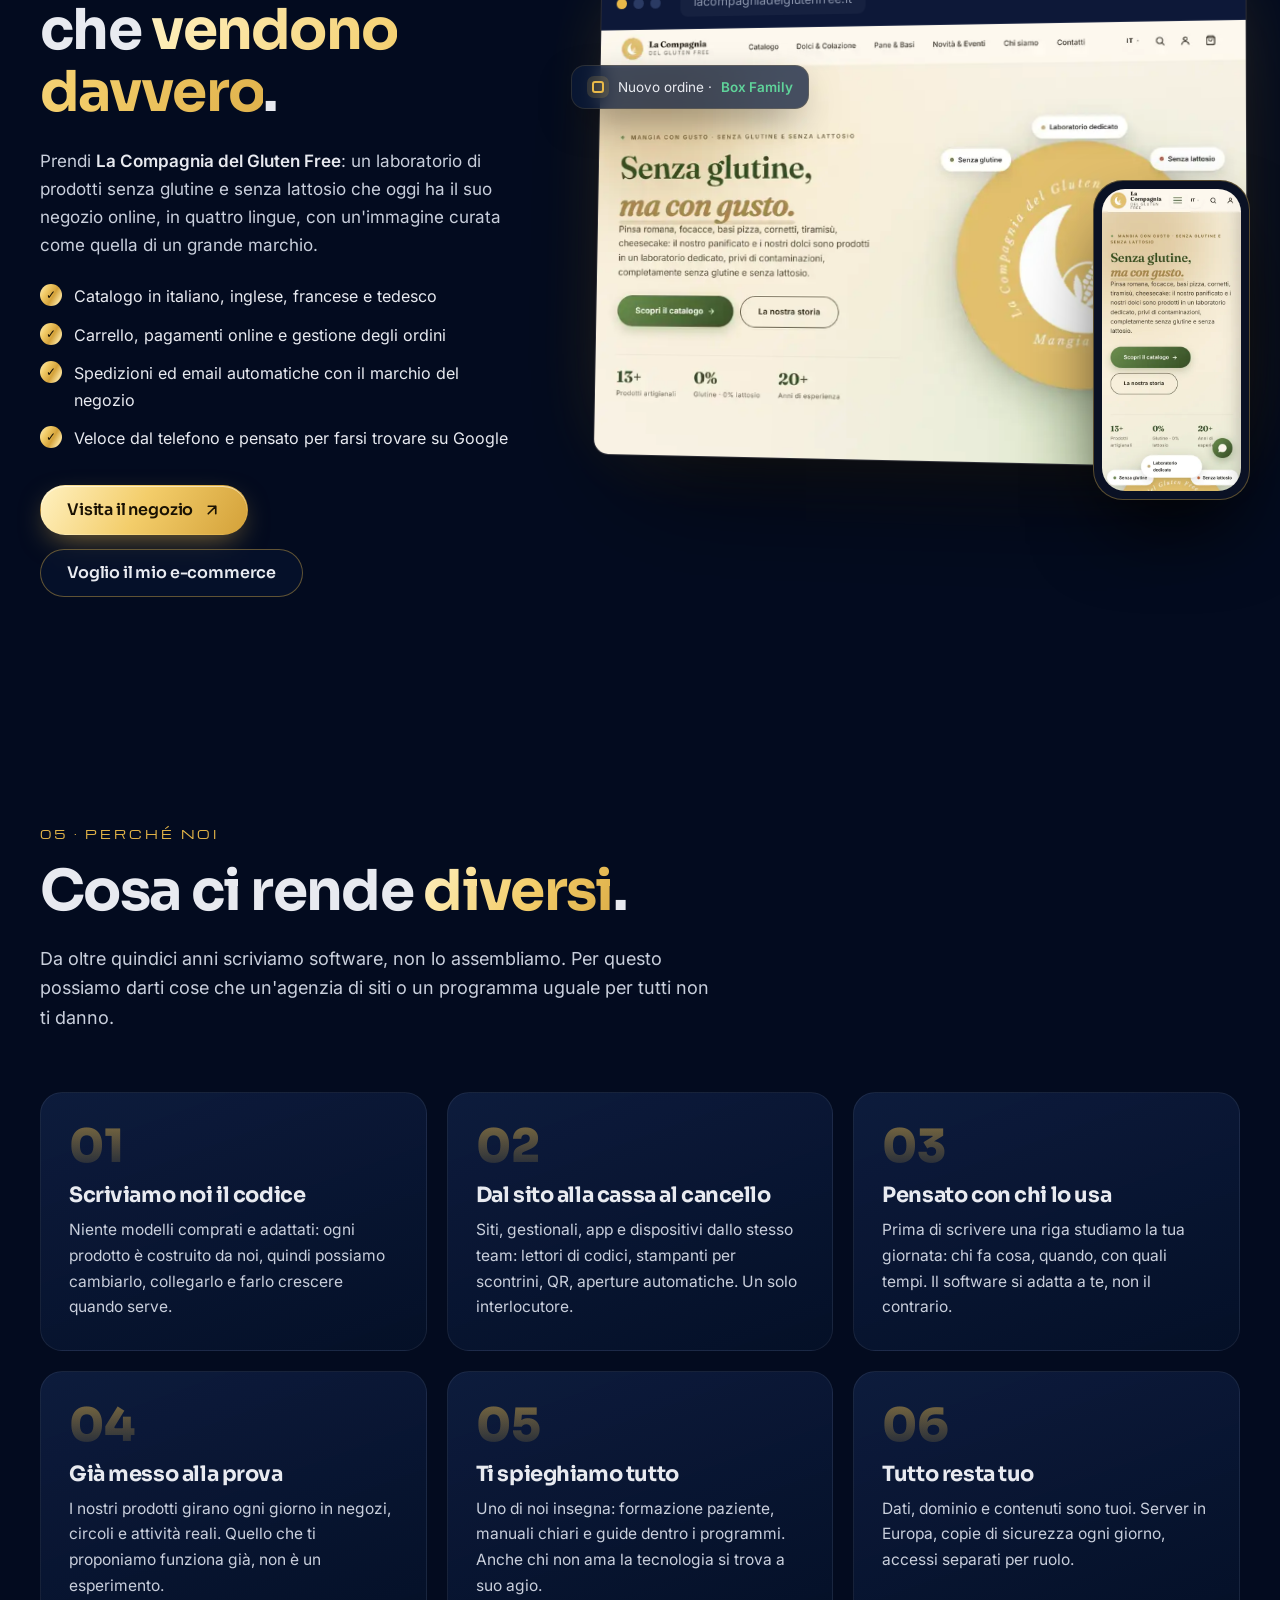
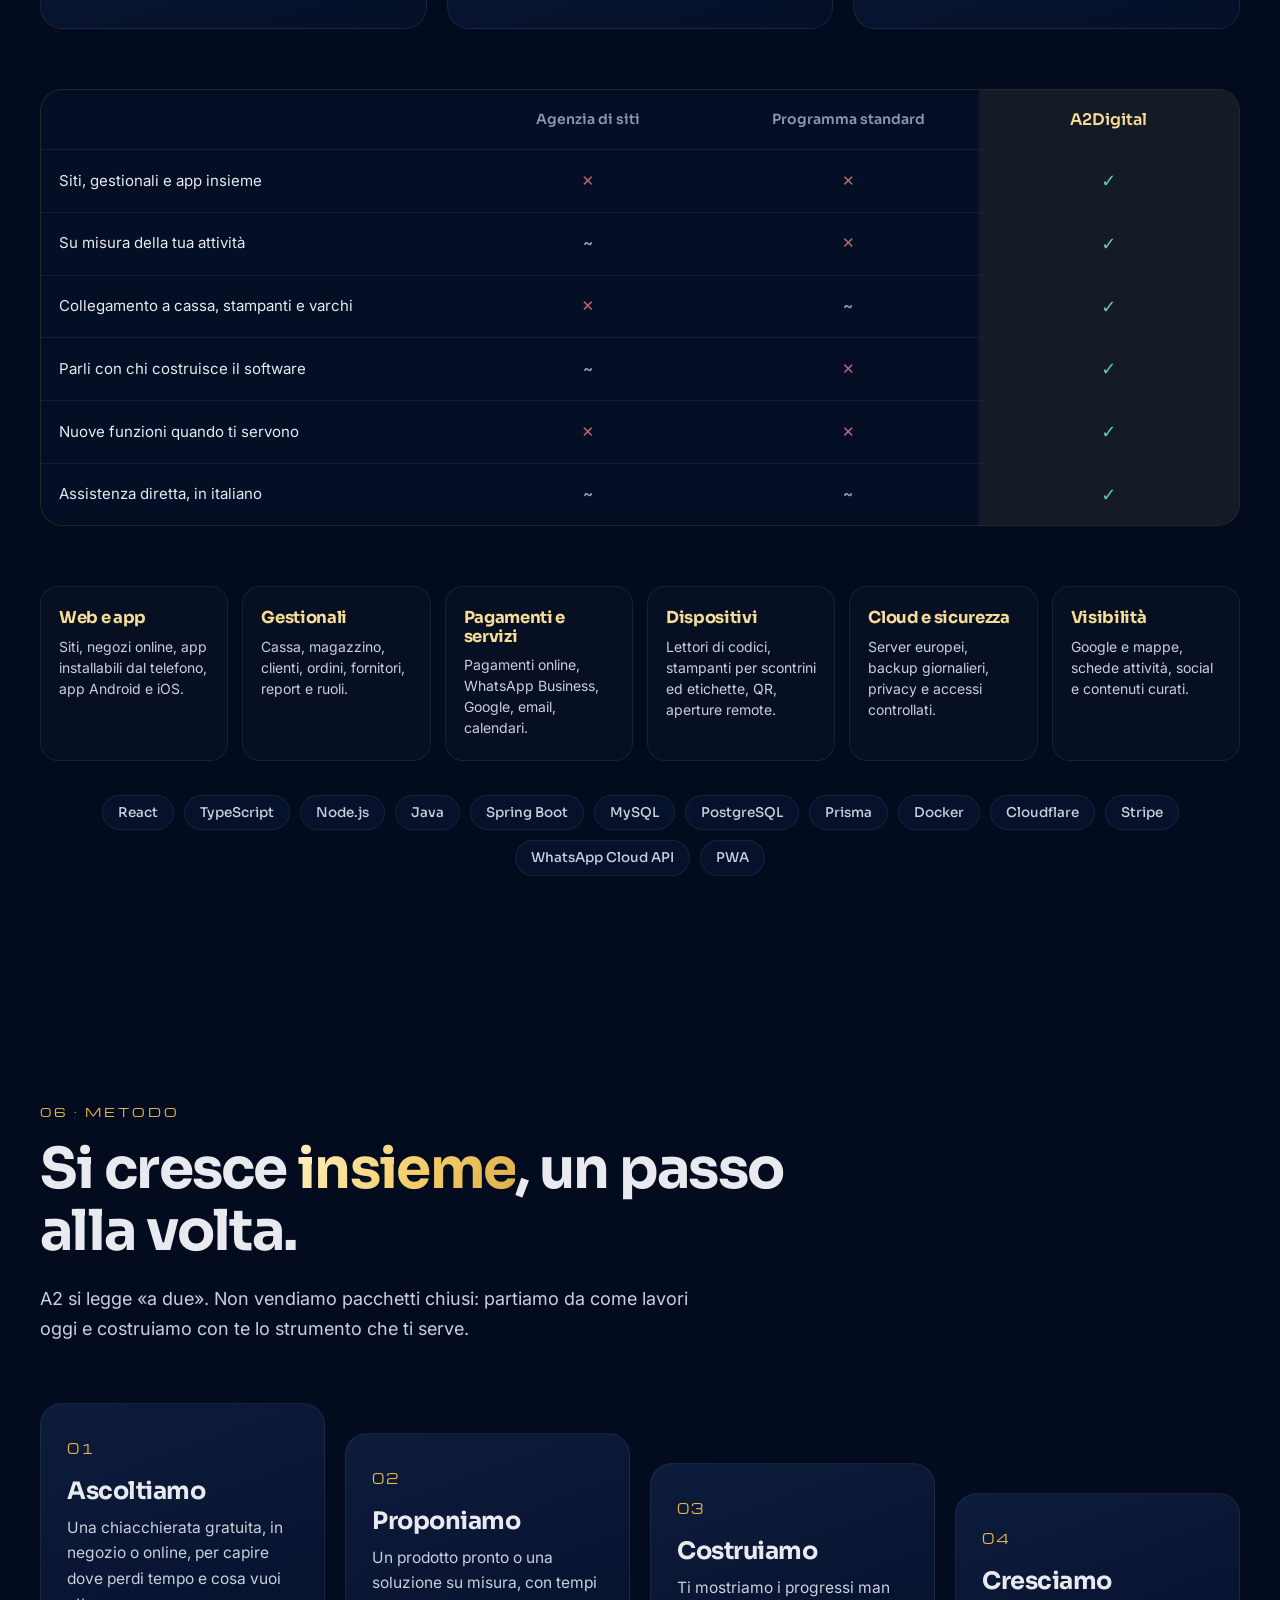
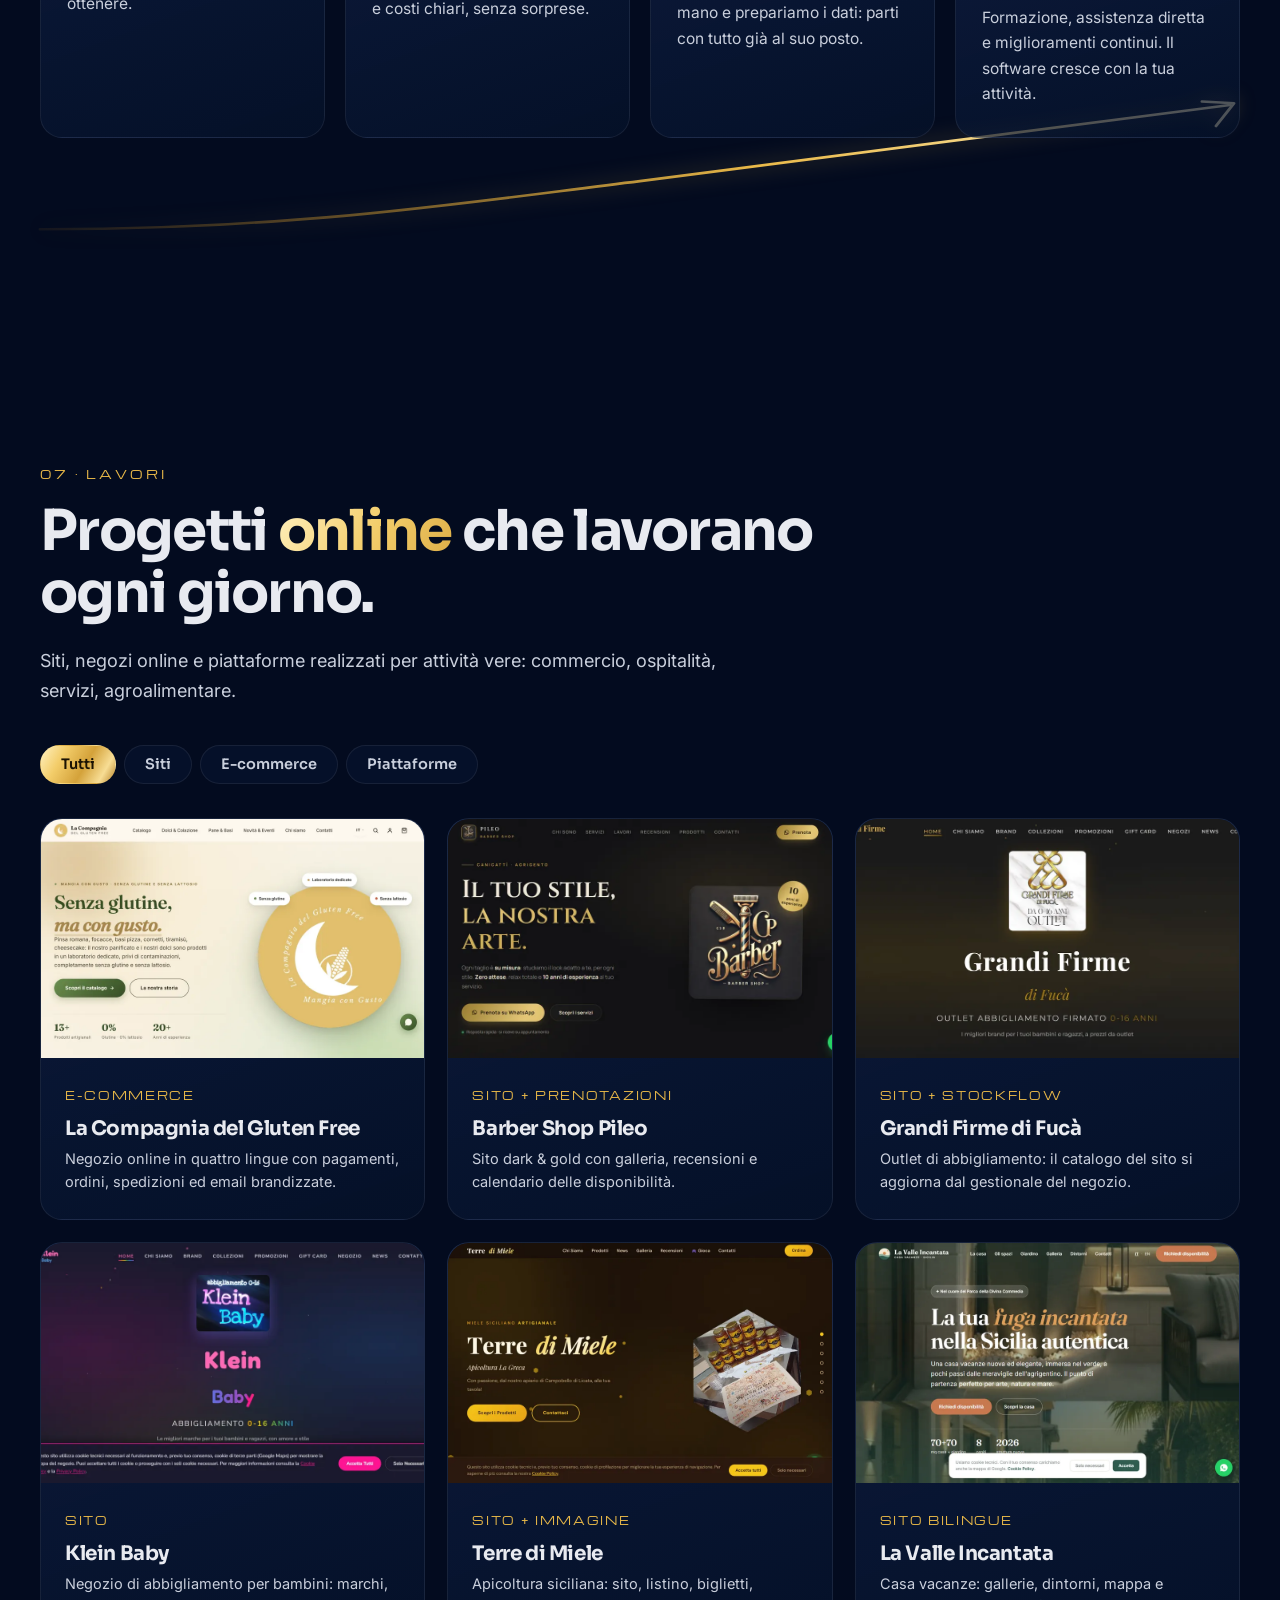
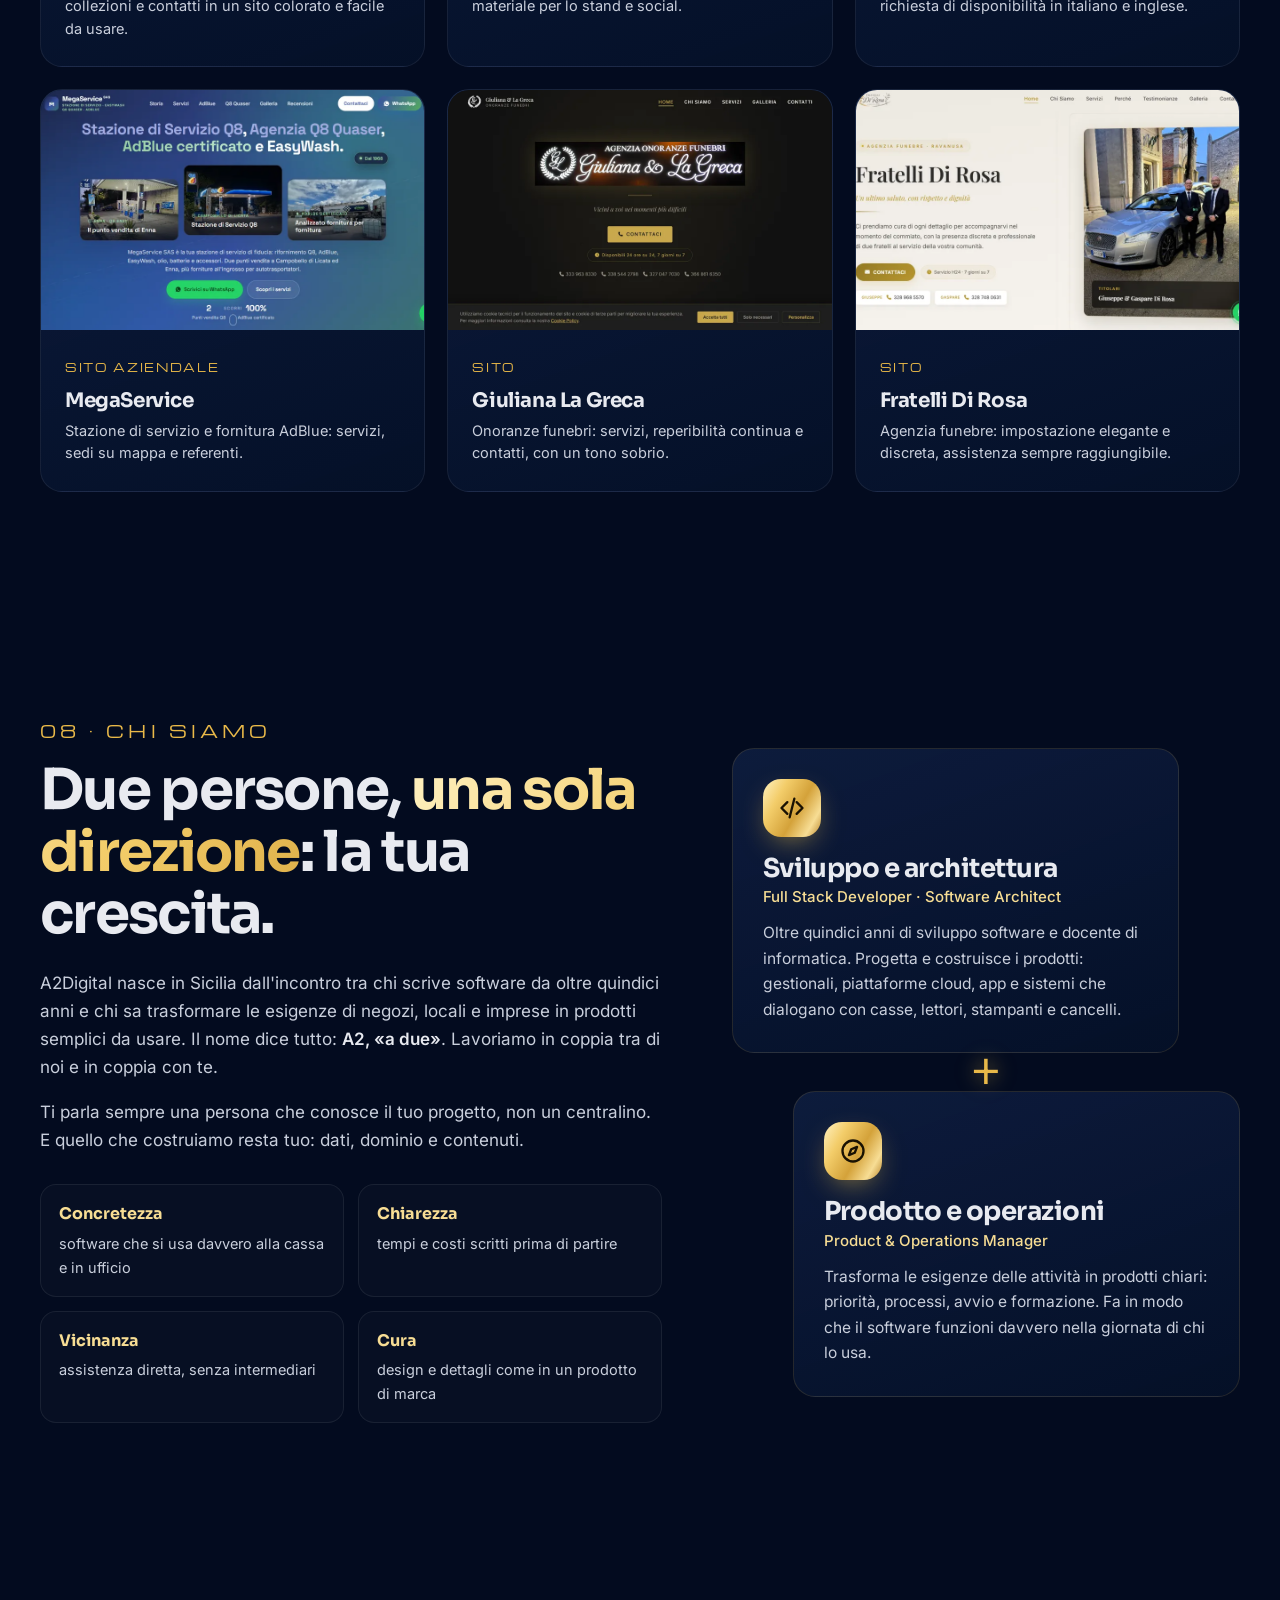
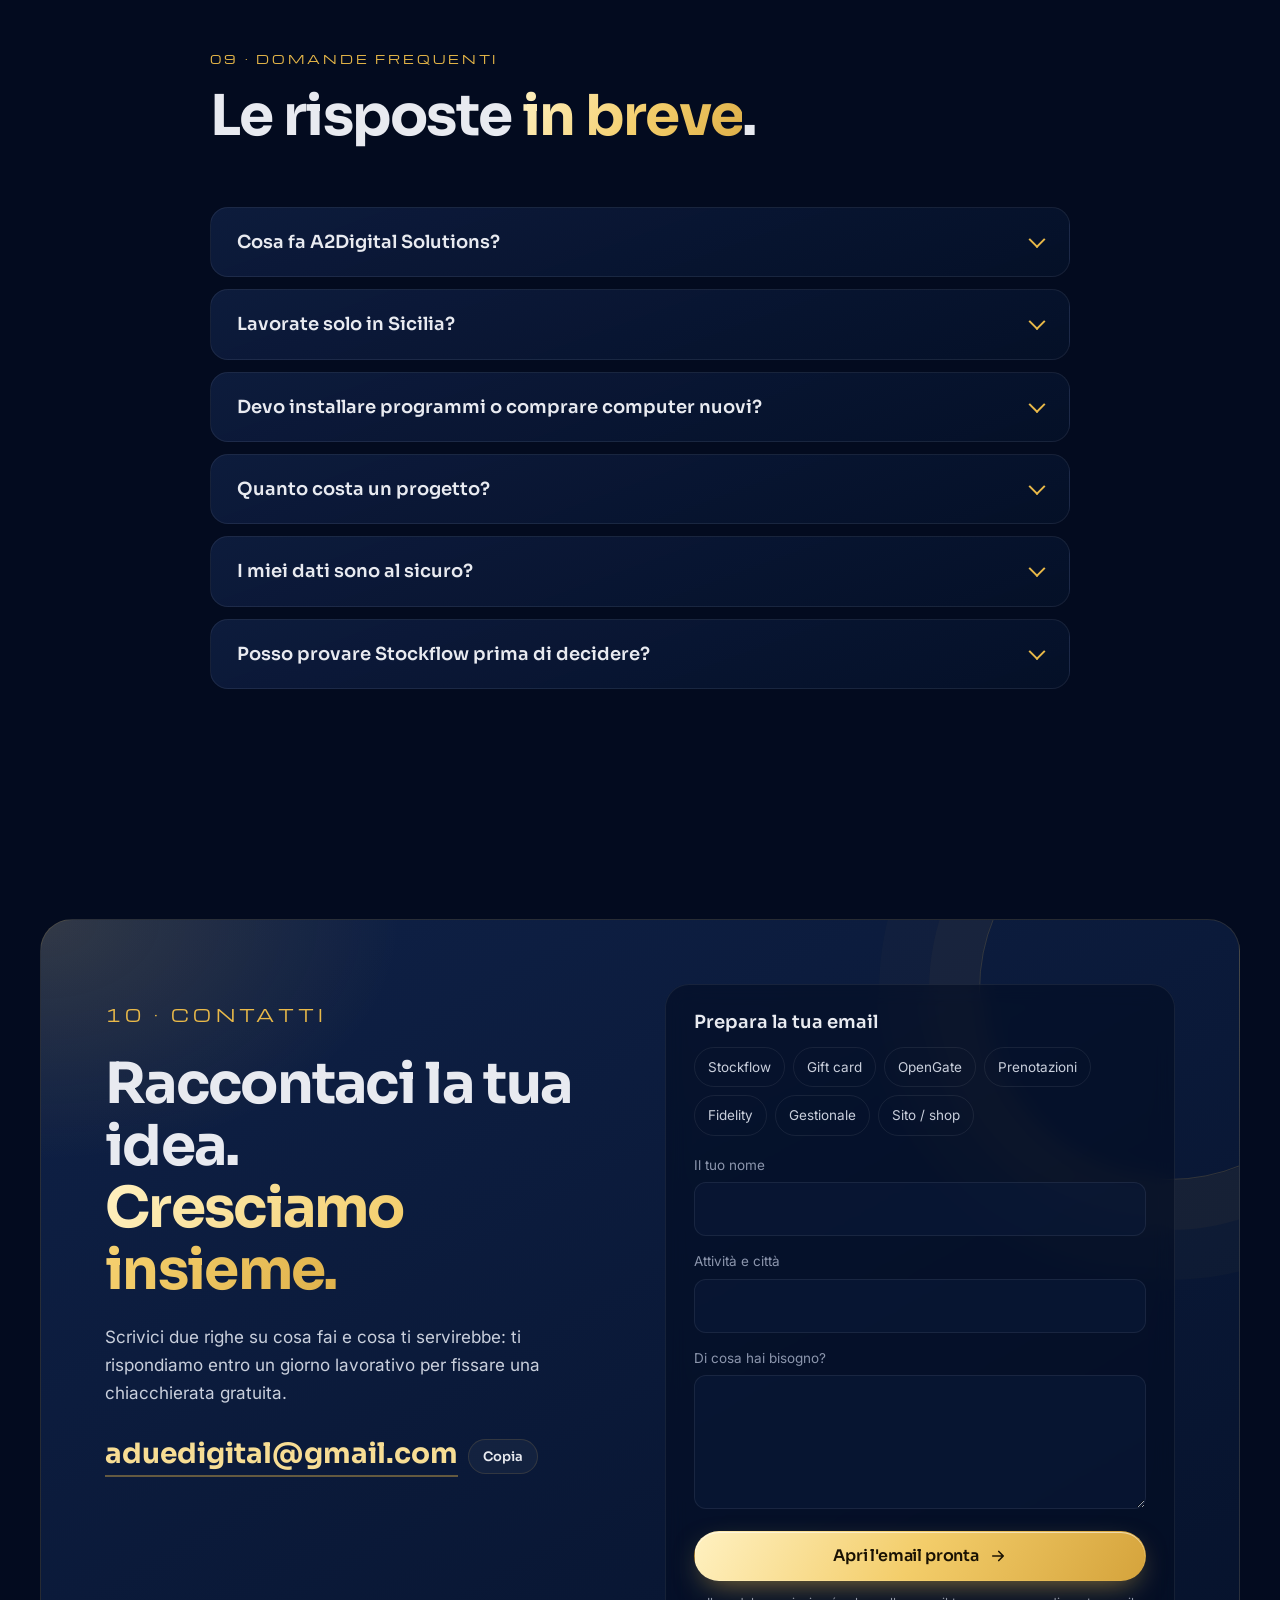
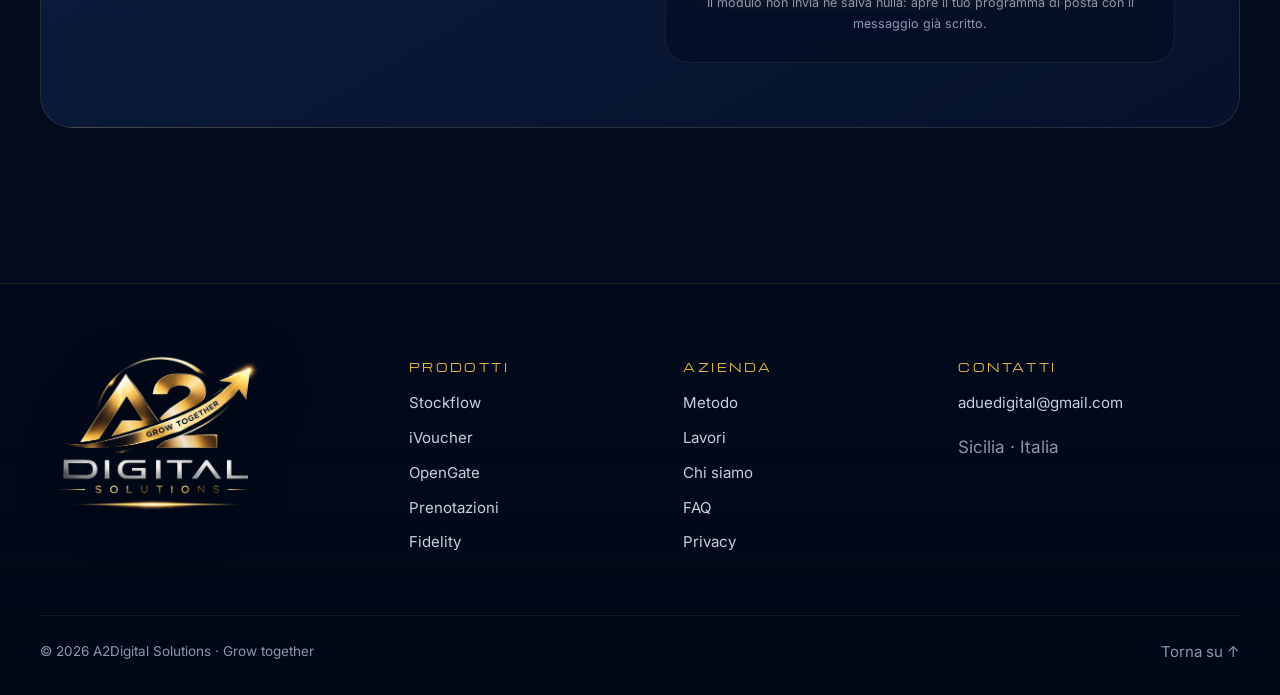
==== commit dc6a075f: "Prodotti: tolta la scheda in arrivo" ====
--- a/index.html
+++ b/index.html
@@ -72,8 +72,7 @@
         {"@type": "ListItem", "position": 4, "item": {"@type": "Service", "name": "Prenotazioni online", "description": "Agenda e prenotazioni per barbieri, centri estetici, studi, ristoranti e strutture sportive."}},
         {"@type": "ListItem", "position": 5, "item": {"@type": "Service", "name": "Fidelity digitale", "description": "Tessera fedeltà con QR, punti, premi e messaggi ai clienti."}},
         {"@type": "ListItem", "position": 6, "item": {"@type": "Service", "name": "Gestionale su misura (ERP/CRM)", "description": "Software gestionale costruito sui processi dell'azienda."}},
-        {"@type": "ListItem", "position": 7, "item": {"@type": "Service", "name": "Siti web ed e-commerce", "description": "Siti veloci, curati e trovabili su Google, negozi online con pagamenti e spedizioni."}},
-        {"@type": "ListItem", "position": 8, "item": {"@type": "Service", "name": "Farmacia e salute", "description": "Ordini e ricette via WhatsApp gestiti in modo ordinato, con consegna a domicilio o ritiro in sede."}}
+        {"@type": "ListItem", "position": 7, "item": {"@type": "Service", "name": "Siti web ed e-commerce", "description": "Siti veloci, curati e trovabili su Google, negozi online con pagamenti e spedizioni."}}
       ]
     },
     {
@@ -149,7 +148,7 @@
       <ul class="hero-proof reveal" aria-label="In breve">
         <li><b data-count="15" data-suffix="+">15+</b><span>anni di sviluppo software</span></li>
         <li><b data-count="20" data-suffix="+">20+</b><span>progetti online</span></li>
-        <li><b data-count="8">8</b><span>prodotti per le imprese</span></li>
+        <li><b data-count="7">7</b><span>prodotti per le imprese</span></li>
       </ul>
     </div>
     <div class="hero-art reveal" aria-hidden="true">
@@ -437,20 +436,6 @@
         <h3>Siti ed e-commerce</h3>
         <p>Siti veloci e curati, trovabili su Google e sulle mappe. Negozi online con pagamenti, spedizioni ed email automatiche.</p>
       </article>
-
-      <article class="card p-pharma reveal" data-tilt>
-        <div class="card-top"><span class="tag tag-soon">In arrivo</span><span class="tag">Farmacie e salute</span></div>
-        <div class="p-icon"><svg viewBox="0 0 24 24"><path d="M9 3h6v6h6v6h-6v6H9v-6H3V9h6z"/></svg></div>
-        <h3>Farmacia, ordini in ordine</h3>
-        <p>Il cliente manda la ricetta su WhatsApp, la farmacia la ritrova già pronta in bacheca: niente più foto perse nelle chat.</p>
-        <ol class="flow">
-          <li><b>1</b>Carico della ricetta</li>
-          <li><b>2</b>Lettura dei dati</li>
-          <li><b>3</b>Verifica del cliente</li>
-          <li><b>4</b>Inoltro alla farmacia</li>
-          <li><b>5</b>Consegna a domicilio o ritiro in sede</li>
-        </ol>
-      </article>
     </div>
   </div>
 </section>
@@ -712,7 +697,6 @@
           <label><input type="checkbox" name="int" value="Fidelity"><span>Fidelity</span></label>
           <label><input type="checkbox" name="int" value="Gestionale su misura"><span>Gestionale</span></label>
           <label><input type="checkbox" name="int" value="Sito / e-commerce"><span>Sito / shop</span></label>
-          <label><input type="checkbox" name="int" value="Farmacia"><span>Farmacia</span></label>
         </div>
         <label class="field"><span>Il tuo nome</span><input type="text" name="nome" autocomplete="name" required></label>
         <label class="field"><span>Attività e città</span><input type="text" name="attivita" autocomplete="organization"></label>
--- a/assets/css/style.css
+++ b/assets/css/style.css
@@ -21,7 +21,6 @@
   --text:#c9cfdc;
   --muted:#8c96ad;
   --live:#5fd39a;
-  --soon:#8fb4ff;
   --grad-gold:linear-gradient(120deg,#fff1c1 0%,#f3cd6a 28%,#d4a23a 58%,#f7dd94 82%,#b8842a 100%);
   --glass:linear-gradient(160deg,rgba(19,38,79,.62),rgba(6,18,43,.72));
   --radius:22px;
@@ -161,7 +160,6 @@
 .tag{font-size:12px;font-weight:600;letter-spacing:.03em;padding:5px 11px;border-radius:999px;border:1px solid var(--line-soft);color:var(--muted);background:rgba(255,255,255,.03)}
 .tag-live{color:var(--live);border-color:rgba(95,211,154,.3);background:rgba(95,211,154,.08)}
 .tag-live::before{content:"";display:inline-block;width:6px;height:6px;border-radius:50%;background:var(--live);margin-right:6px;vertical-align:1px;box-shadow:0 0 8px var(--live)}
-.tag-soon{color:var(--soon);border-color:rgba(143,180,255,.3);background:rgba(143,180,255,.08)}
 .p-icon{position:absolute;top:26px;right:26px;width:46px;height:46px;border-radius:14px;display:grid;place-items:center;background:linear-gradient(145deg,rgba(233,185,73,.2),rgba(233,185,73,.04));border:1px solid var(--line)}
 .p-icon svg{width:22px;height:22px;fill:none;stroke:var(--gold-200);stroke-width:1.7;stroke-linecap:round;stroke-linejoin:round}
 .more{display:inline-flex;align-items:center;gap:8px;color:var(--gold-200);font-weight:600;font-size:15px}
@@ -177,7 +175,6 @@
 .p-gate,.p-book,.p-fid{grid-column:span 2;display:flex;flex-direction:column}
 .p-book .slots,.p-fid .stamps{margin-top:auto}
 .p-erp,.p-web{grid-column:span 3}
-.p-pharma{grid-column:span 6}
 
 .voucher-mini{display:flex;align-items:center;justify-content:space-between;gap:12px;margin-top:6px;padding:14px 16px;border-radius:14px;background:linear-gradient(135deg,#13264f,#0a1a3a);border:1px solid var(--line);position:relative;overflow:hidden}
 .voucher-mini::before{content:"";position:absolute;top:0;left:0;right:0;height:3px;background:var(--grad-gold)}
@@ -202,11 +199,6 @@
 .stamps .on{border:0;background:var(--grad-gold);box-shadow:0 0 12px rgba(233,185,73,.4)}
 .stamps .gift{border-style:solid;border-color:var(--gold-400);position:relative}
 .stamps .gift::after{content:"★";position:absolute;inset:0;display:grid;place-items:center;font-size:12px;color:var(--gold-200);font-style:normal}
-
-.flow{list-style:none;padding:0;margin:8px 0 0;display:grid;grid-template-columns:repeat(5,1fr);gap:10px;counter-reset:f}
-.flow li{position:relative;font-size:13.5px;line-height:1.35;color:var(--silver);padding:14px 12px;border-radius:14px;background:rgba(255,255,255,.03);border:1px solid var(--line-soft)}
-.flow b{display:grid;place-items:center;width:26px;height:26px;border-radius:50%;margin-bottom:10px;font:700 13px/1 var(--font-display);color:#1a1203;background:var(--grad-gold)}
-.flow li:not(:last-child)::after{content:"";position:absolute;top:26px;right:-10px;width:10px;height:1.5px;background:var(--gold-500)}
 
 /* ---------- spotlight stockflow ---------- */
 .sf-stage{position:relative;padding:0 6% 40px 0}
@@ -340,7 +332,7 @@
   .mnav a:not(.btn):hover{background:rgba(233,185,73,.08)}
   .mnav .btn{margin-top:8px}
   .bento{grid-template-columns:repeat(2,1fr)}
-  .p-stock,.p-pharma{grid-column:span 2}
+  .p-stock{grid-column:span 2}
   .p-voucher,.p-gate,.p-book,.p-fid,.p-erp,.p-web{grid-column:span 1}
   .feat-grid{grid-template-columns:repeat(2,1fr)}
   .works{grid-template-columns:repeat(2,1fr)}
@@ -358,9 +350,6 @@
   .growth{display:none}
   .about{grid-template-columns:1fr;gap:50px}
   .contact{grid-template-columns:1fr}
-  .flow{grid-template-columns:1fr 1fr}
-  .flow li:last-child{grid-column:span 2}
-  .flow li::after{display:none}
   .sf-stage{padding:0 0 30px}
   .phone{width:30%;right:-6px;bottom:-10px}
 }
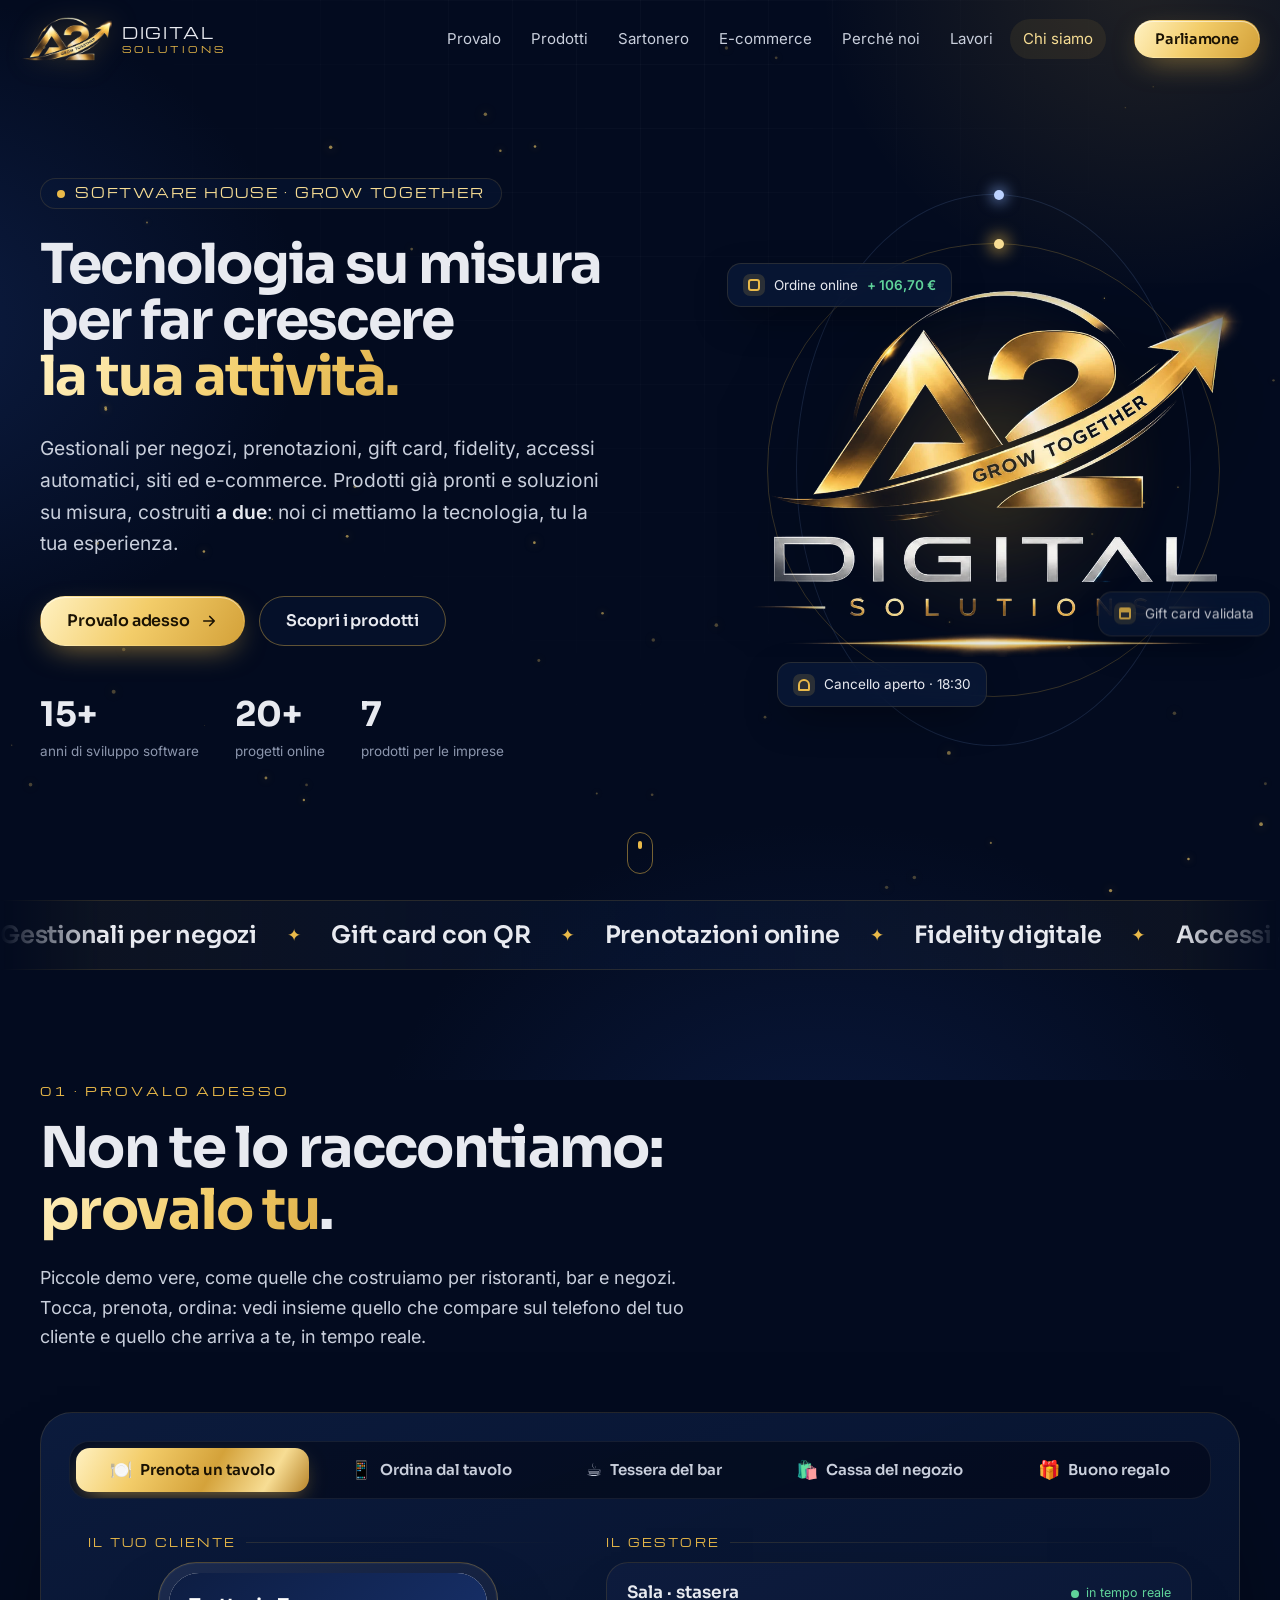
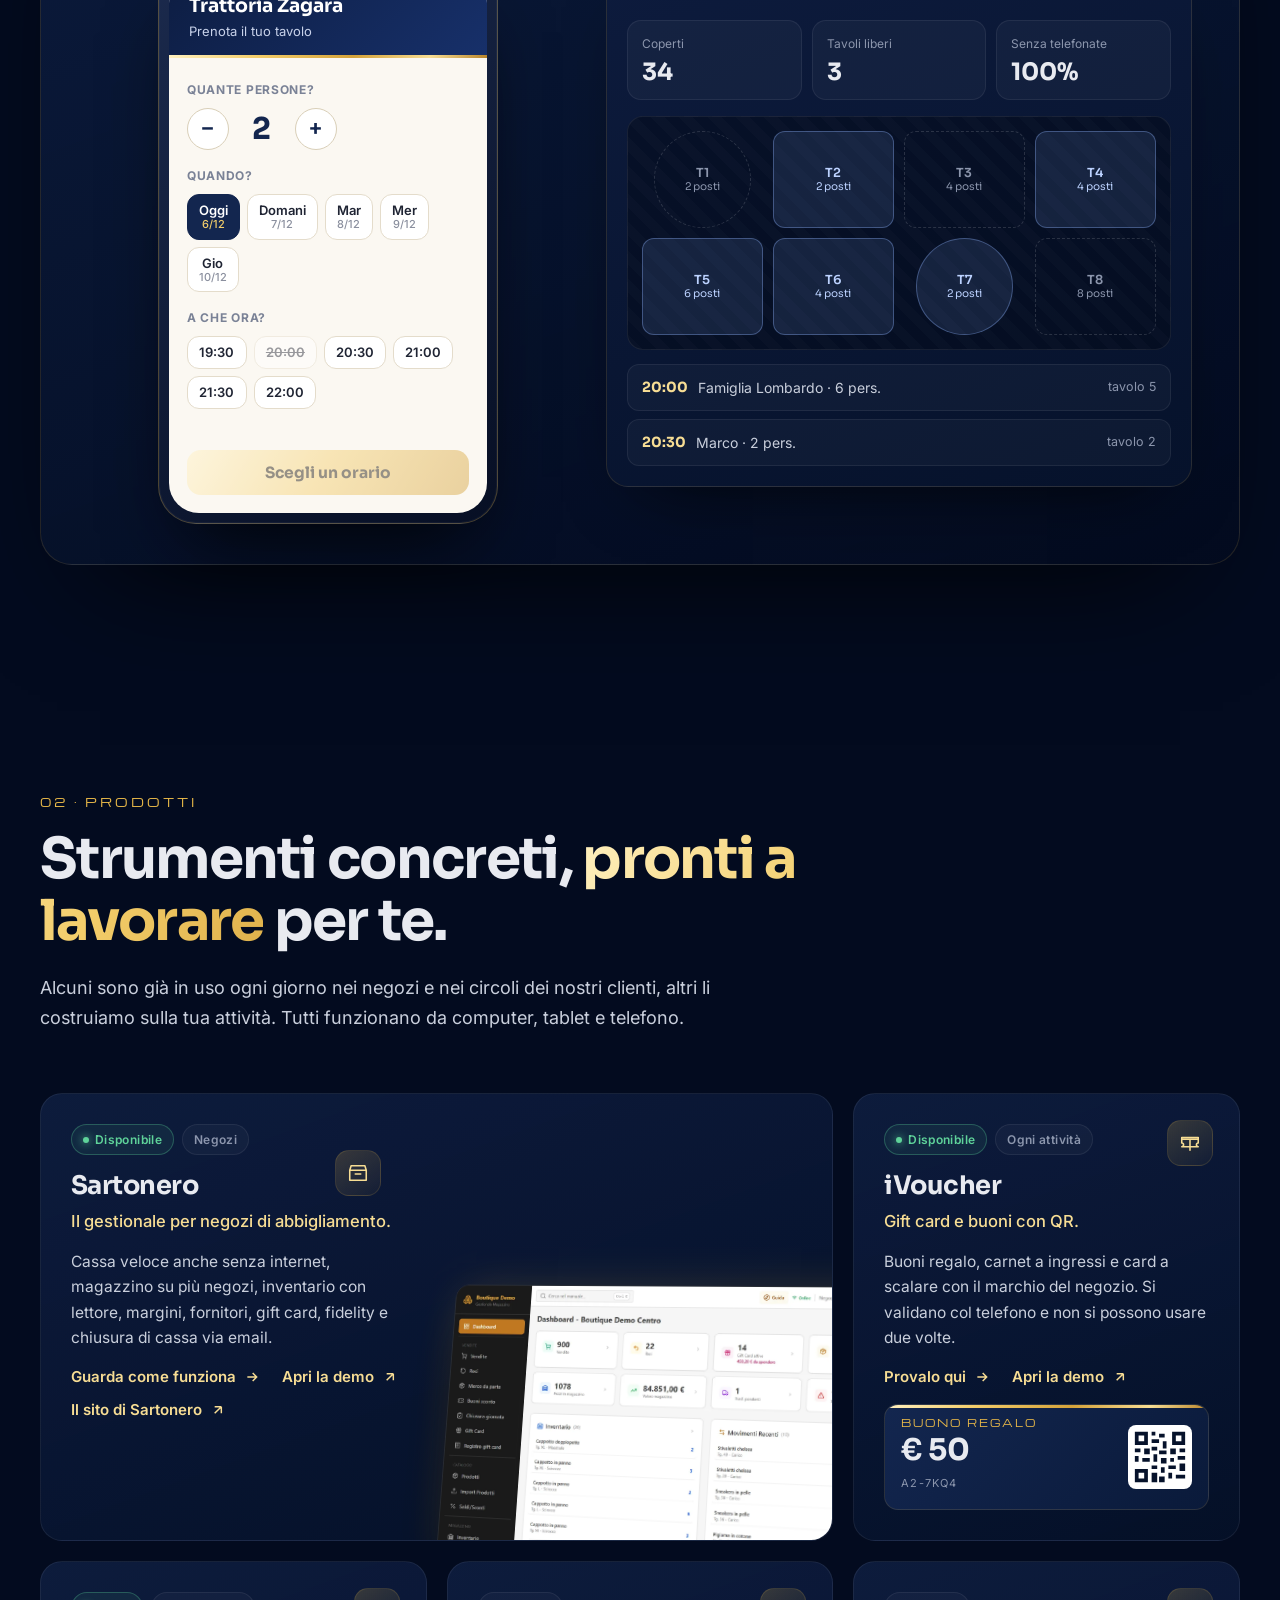
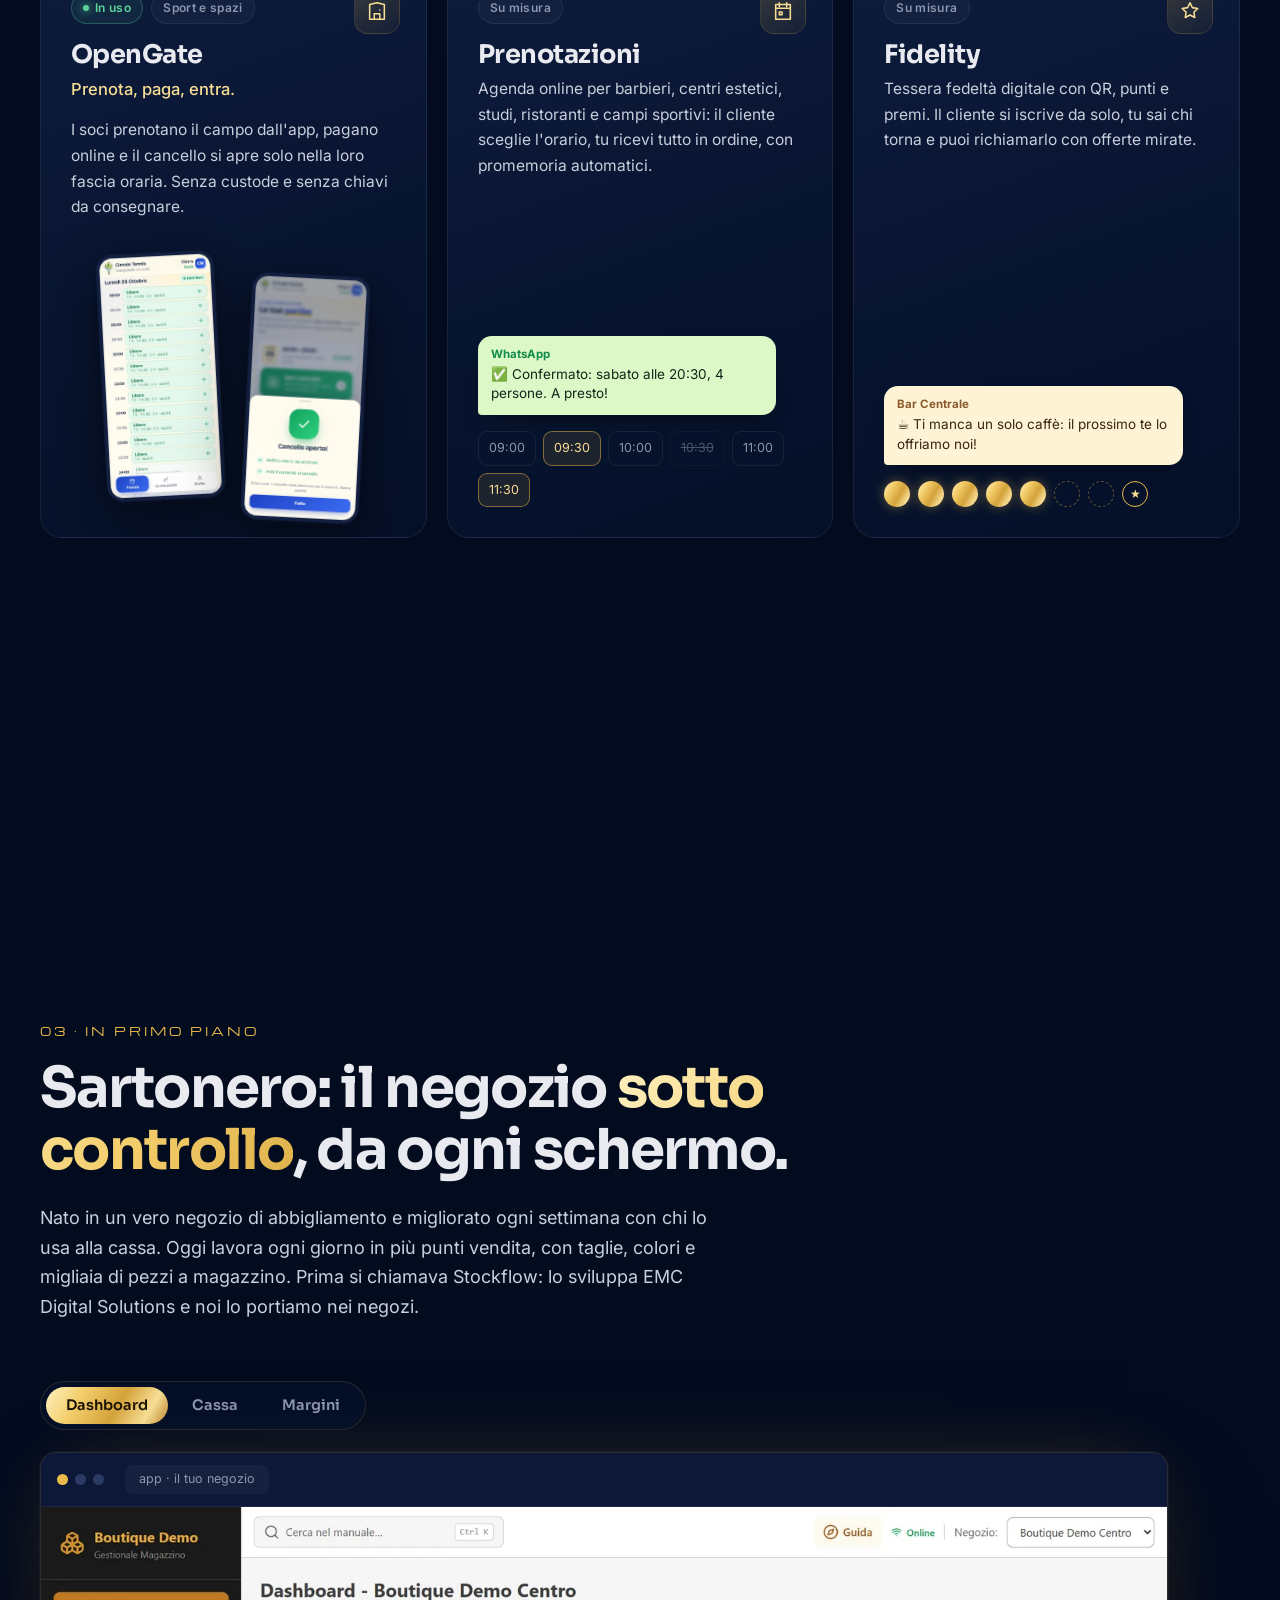
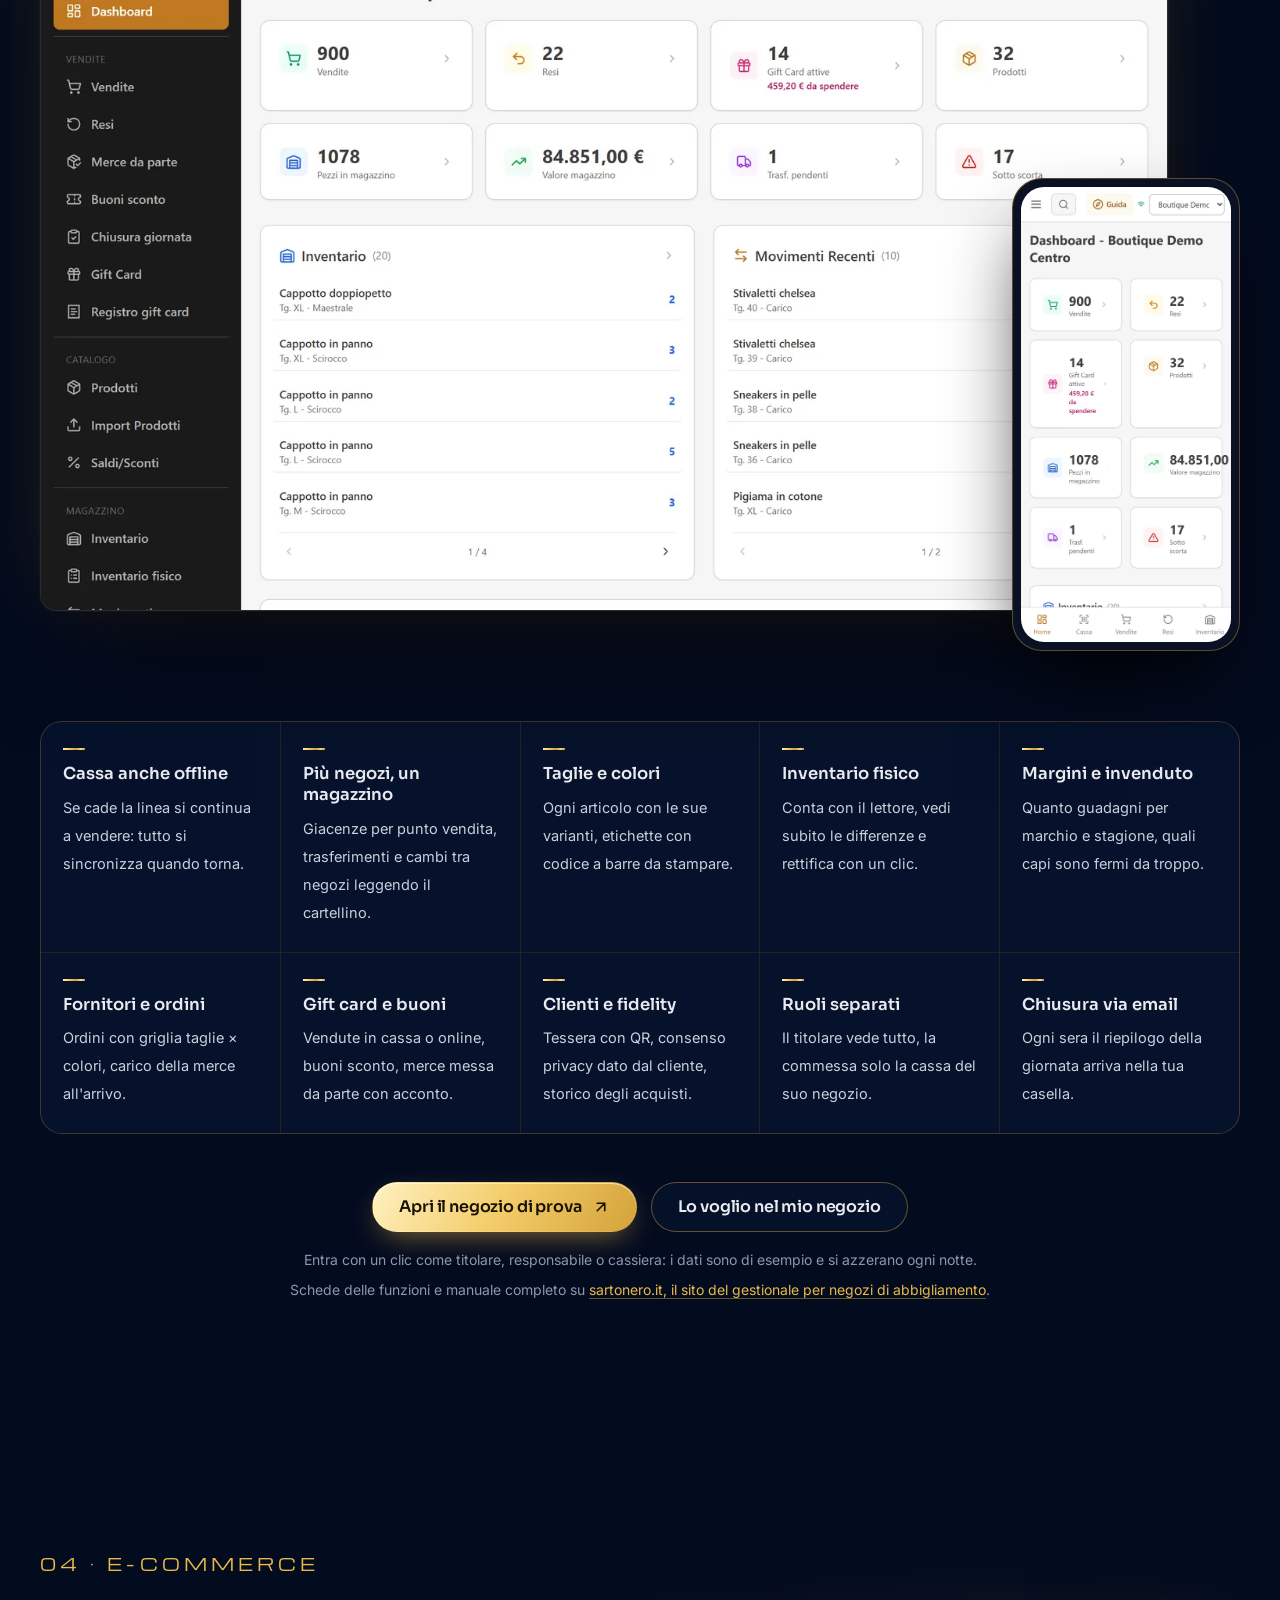
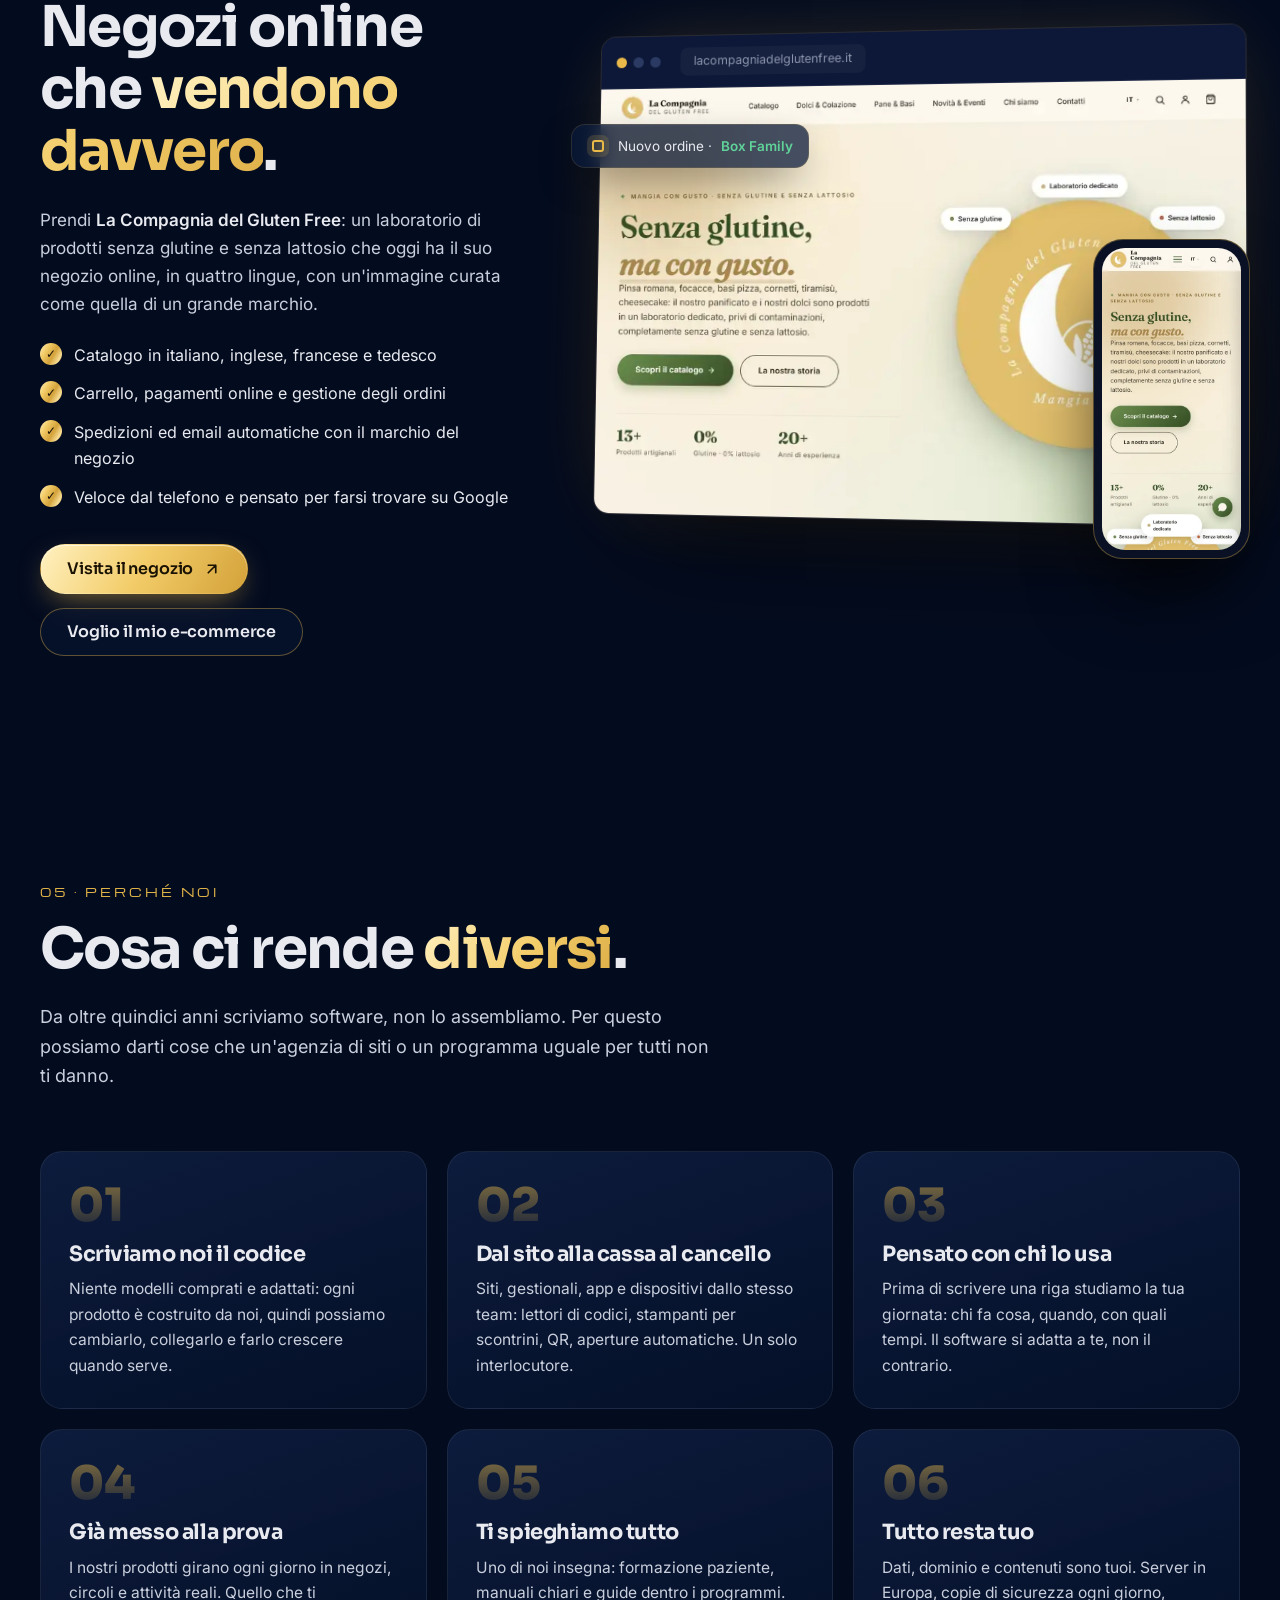
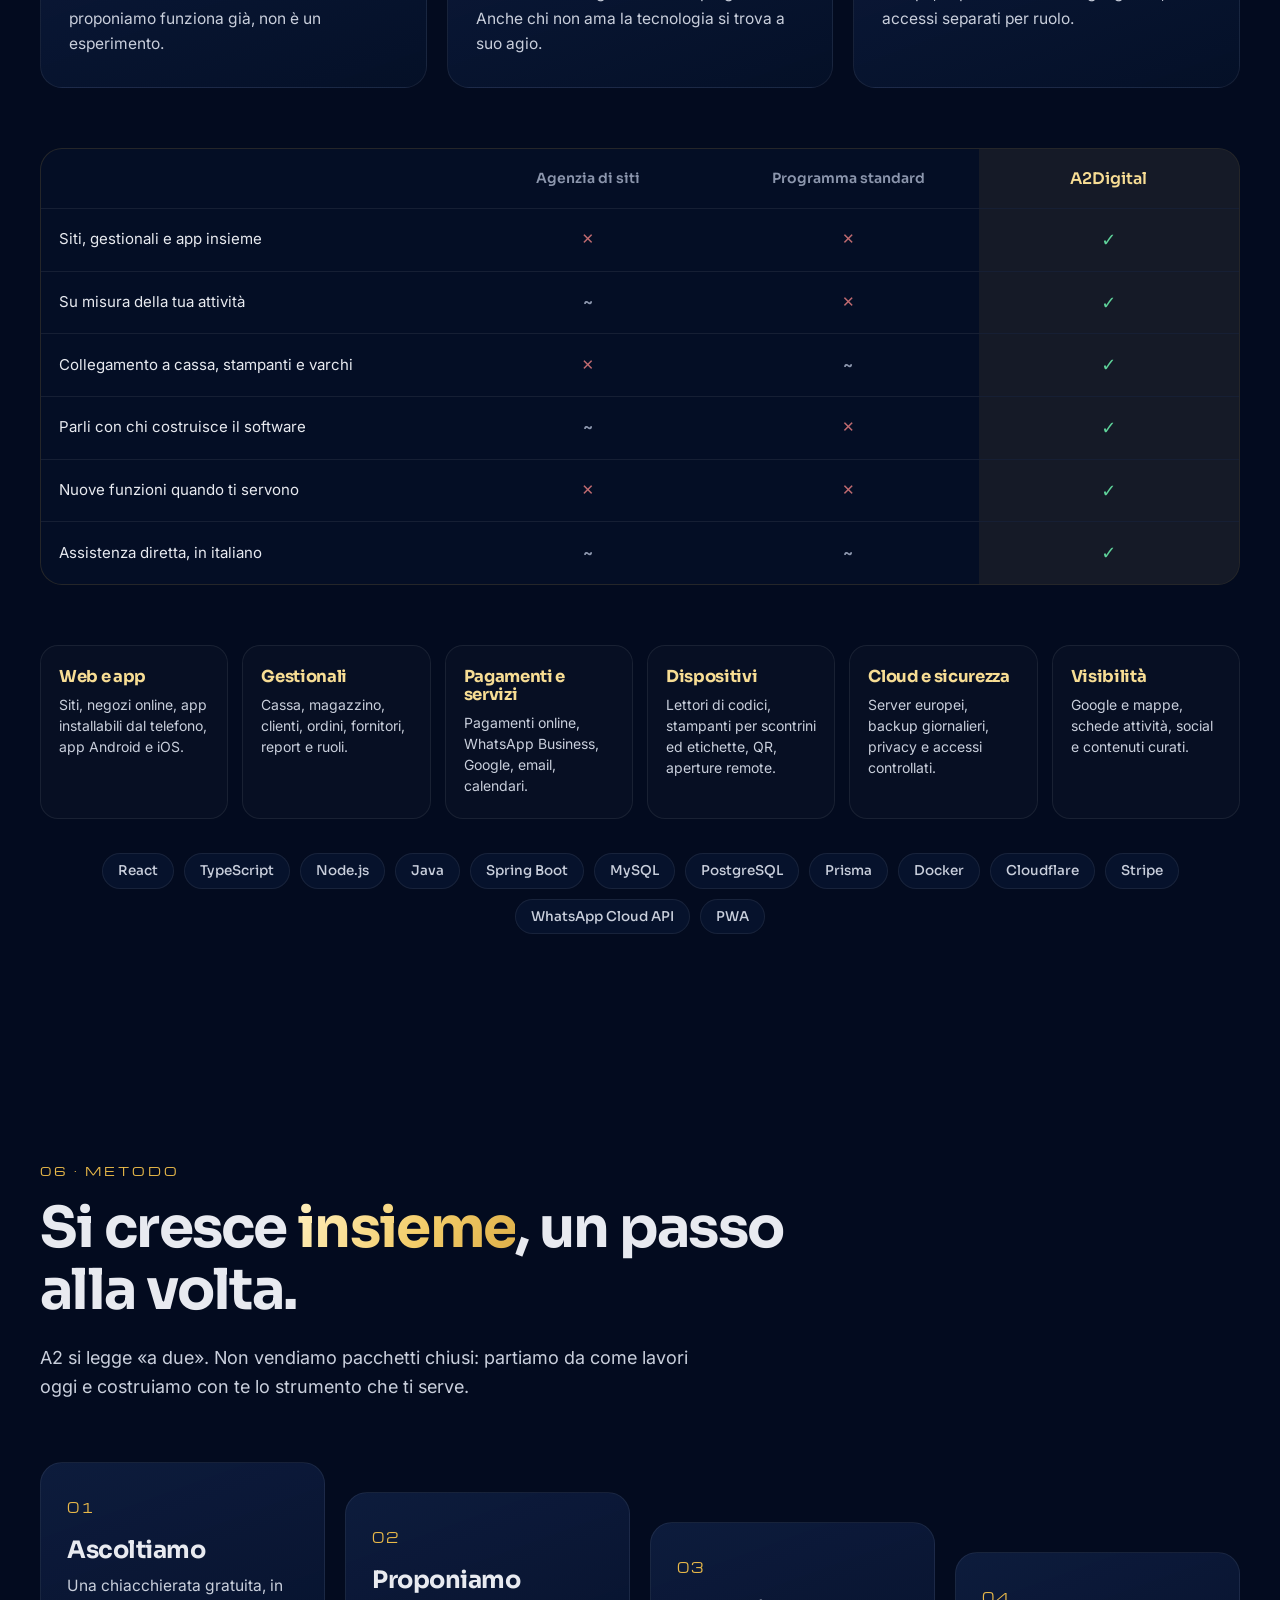
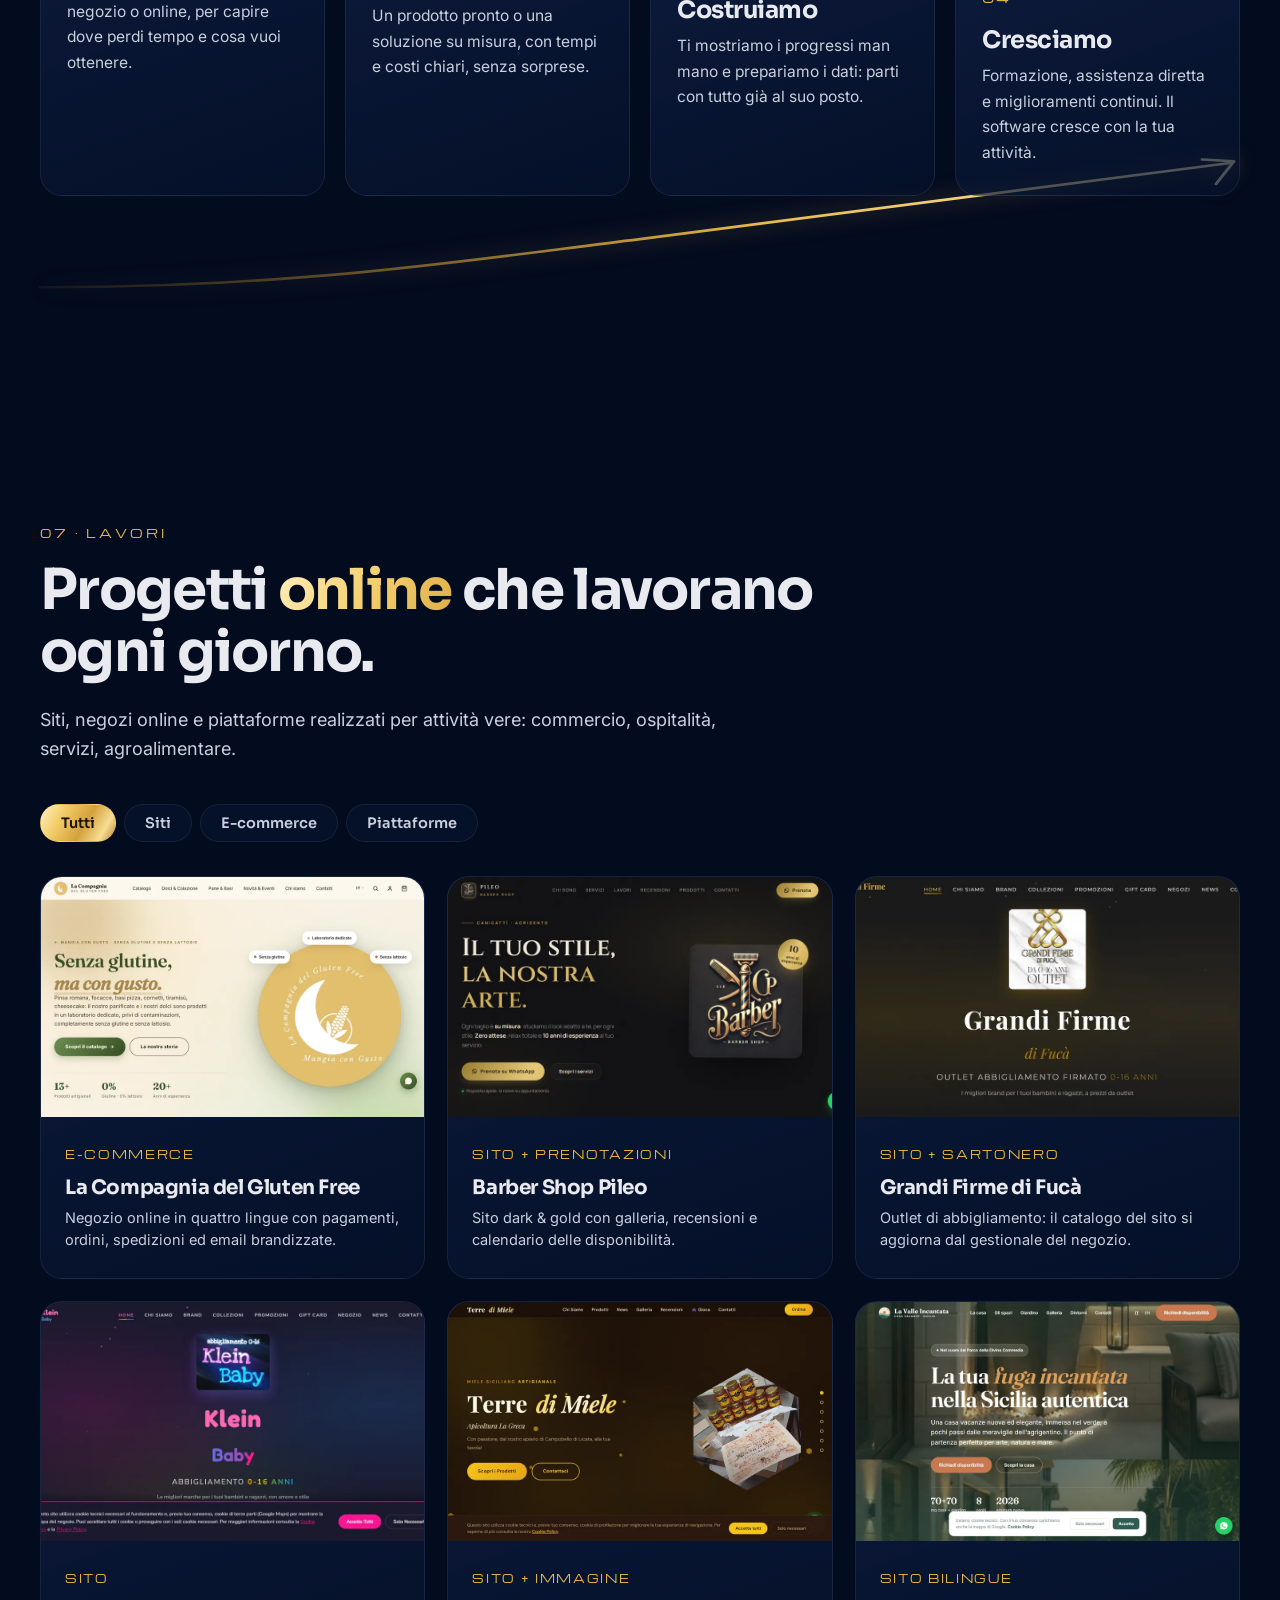
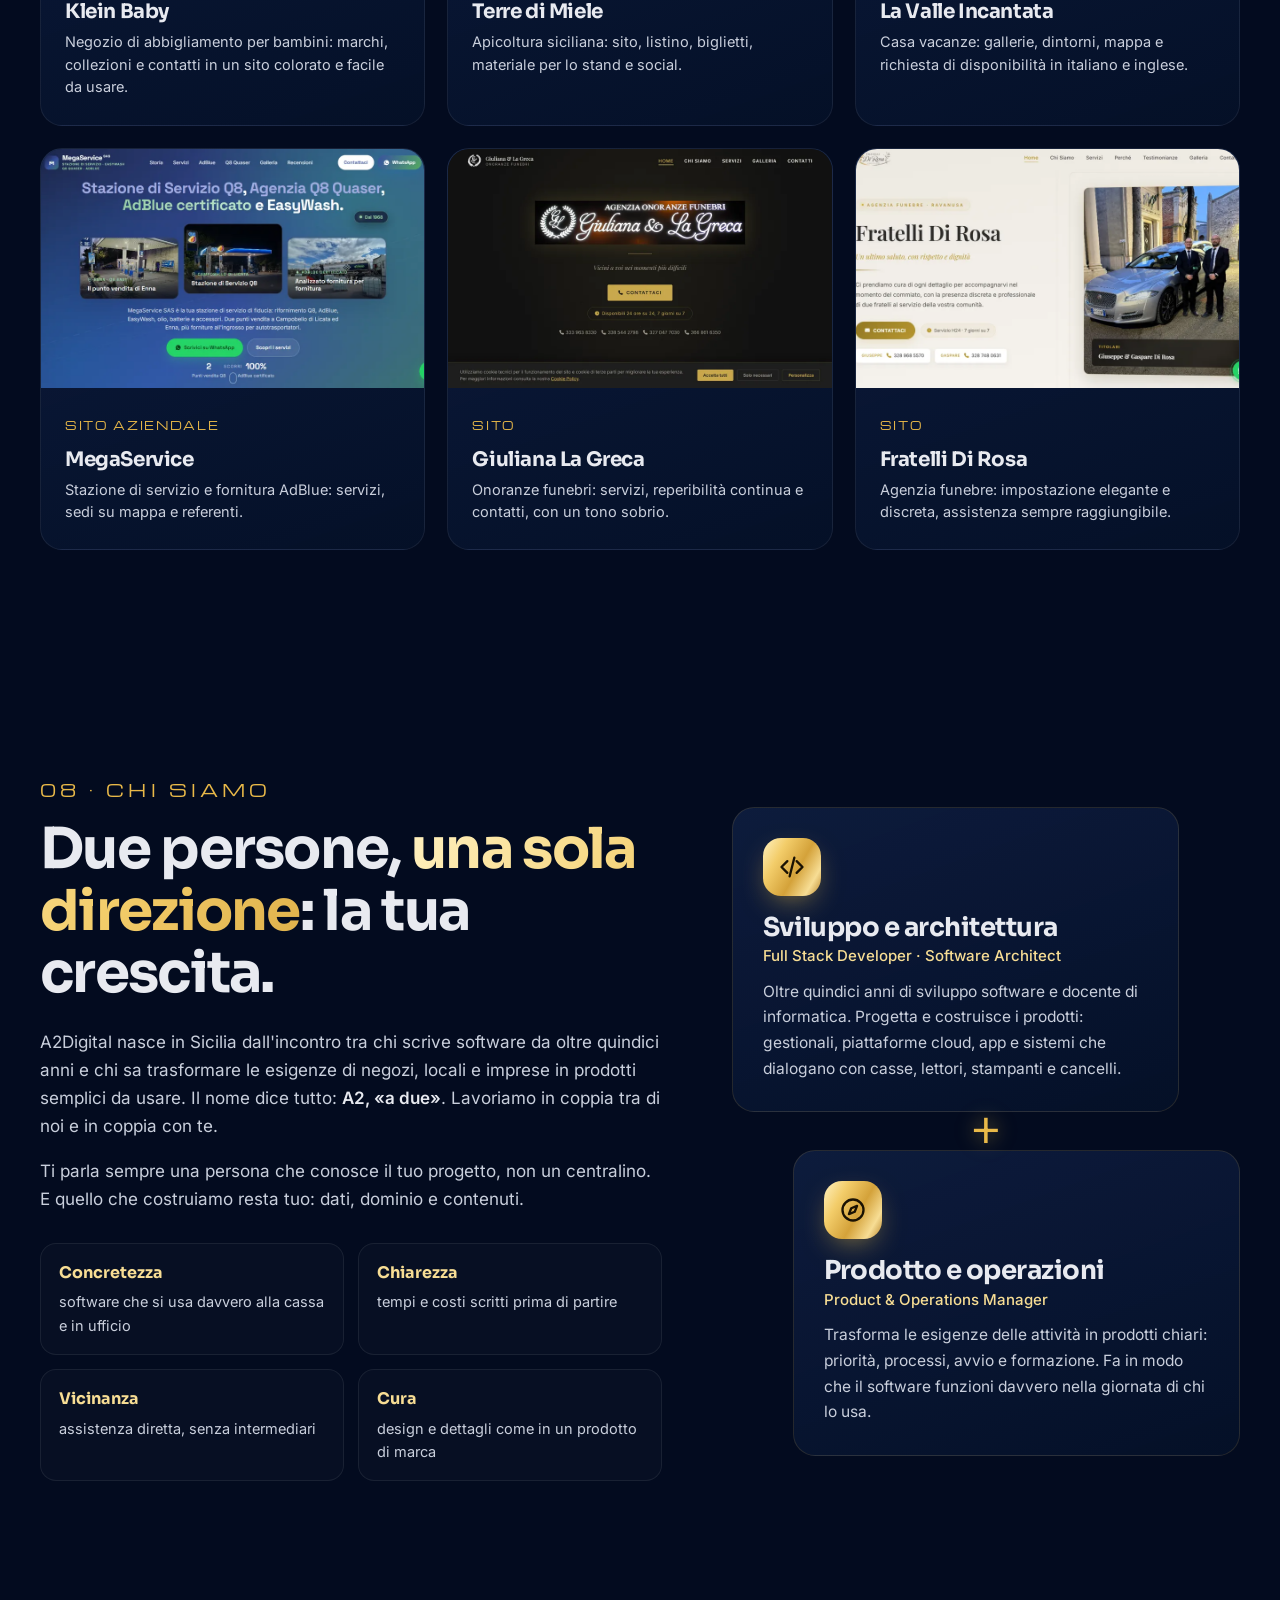
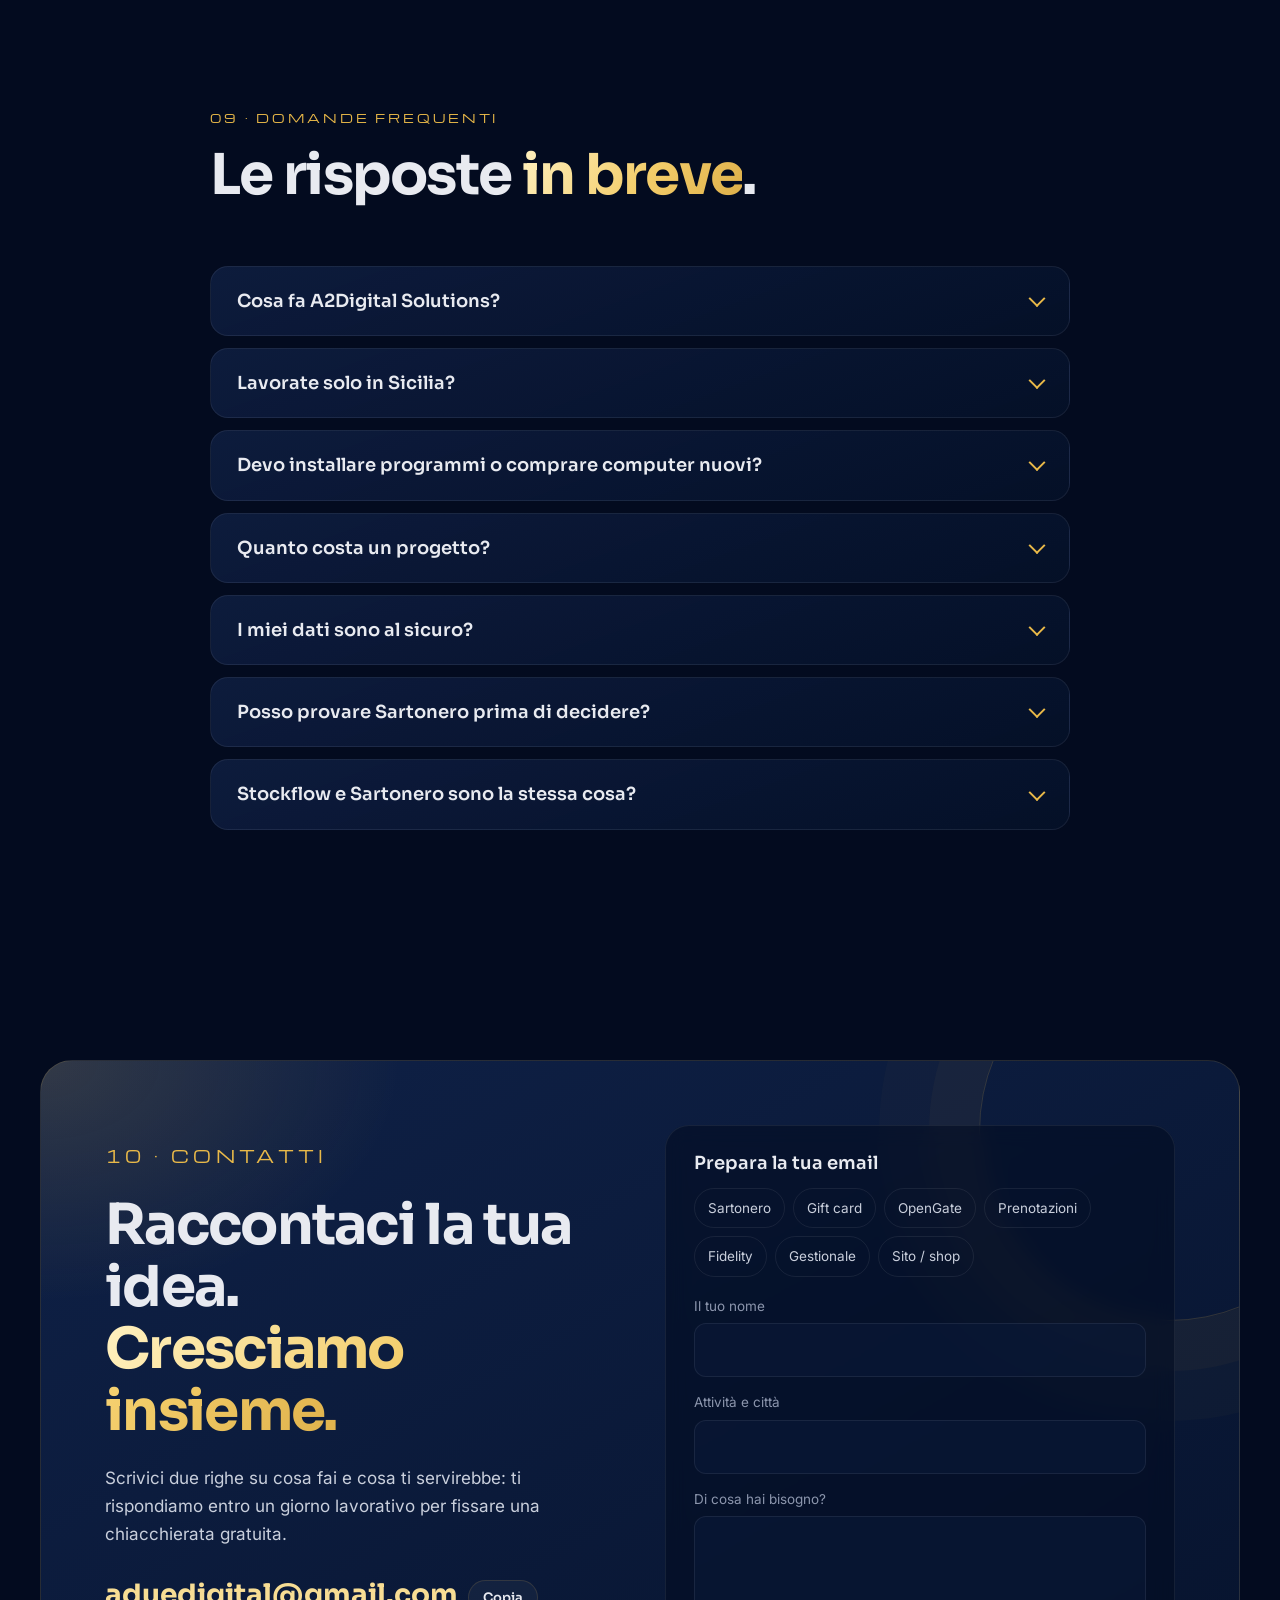
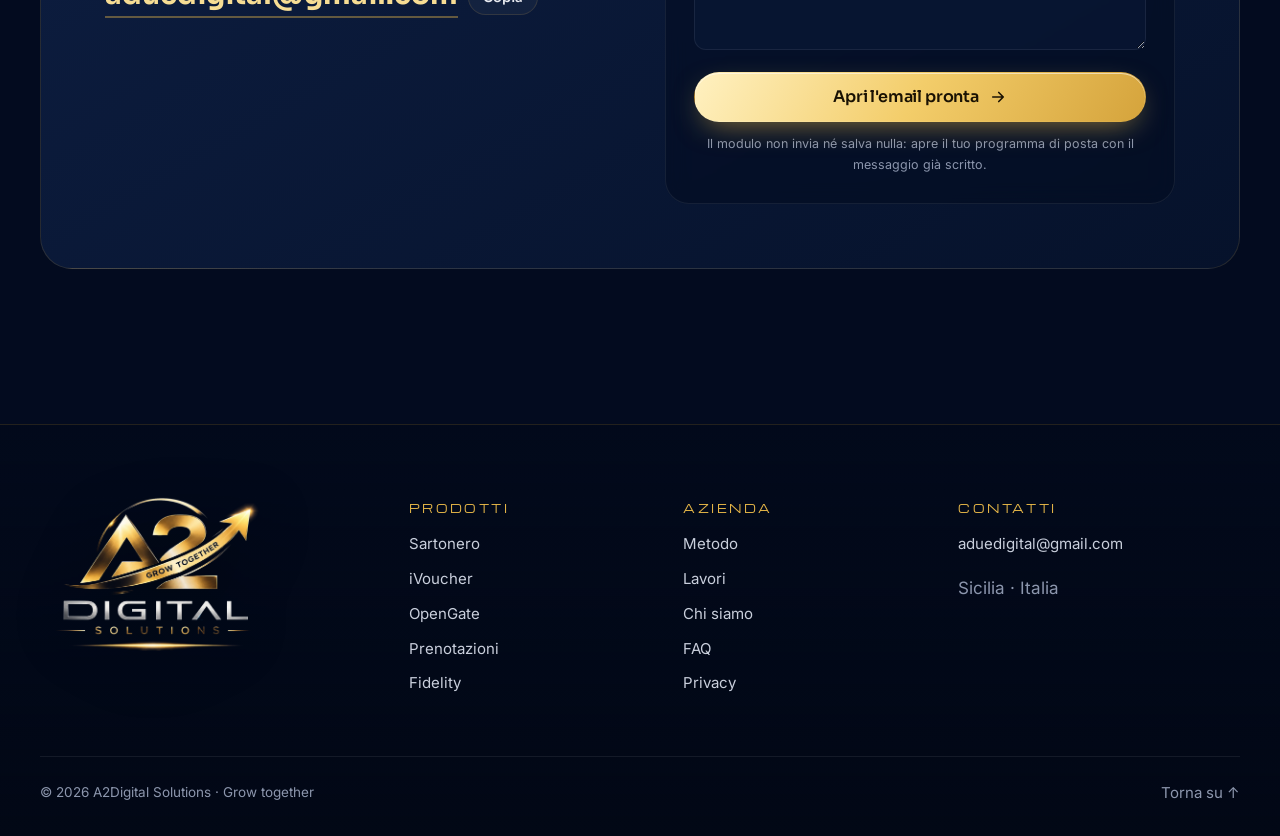
==== commit e6144215: "Stockflow diventa Sartonero: testi, sezione #sartonero, link a sartonero.it e demo nuova" ====
--- a/index.html
+++ b/index.html
@@ -66,7 +66,7 @@
       "@type": "ItemList",
       "name": "Prodotti A2Digital",
       "itemListElement": [
-        {"@type": "ListItem", "position": 1, "item": {"@type": "SoftwareApplication", "name": "Stockflow", "applicationCategory": "BusinessApplication", "operatingSystem": "Web, Android, iOS", "description": "Gestionale cloud per negozi: cassa, magazzino multi-negozio, inventario, margini, fornitori, gift card e fidelity."}},
+        {"@type": "ListItem", "position": 1, "item": {"@type": "SoftwareApplication", "name": "Sartonero", "alternateName": "Stockflow", "url": "https://sartonero.it/", "applicationCategory": "BusinessApplication", "applicationSubCategory": "Gestionale per negozi di abbigliamento", "operatingSystem": "Web, Android, iOS", "description": "Gestionale per negozi di abbigliamento: cassa che funziona anche senza linea, magazzino per taglie e colori su più negozi, inventario, margini, fornitori, gift card e fidelity.", "creator": {"@type": "Organization", "name": "EMC Digital Solutions", "url": "https://www.emcdigitalsolutions.it/"}}},
         {"@type": "ListItem", "position": 2, "item": {"@type": "SoftwareApplication", "name": "iVoucher", "applicationCategory": "BusinessApplication", "operatingSystem": "Web", "description": "Gift card, carnet e buoni digitali con QR, validati dal telefono e impossibili da usare due volte."}},
         {"@type": "ListItem", "position": 3, "item": {"@type": "SoftwareApplication", "name": "OpenGate", "applicationCategory": "BusinessApplication", "operatingSystem": "Web", "description": "Prenotazione e pagamento di campi e spazi con apertura automatica del cancello solo nella fascia prenotata."}},
         {"@type": "ListItem", "position": 4, "item": {"@type": "Service", "name": "Prenotazioni online", "description": "Agenda e prenotazioni per barbieri, centri estetici, studi, ristoranti e strutture sportive."}},
@@ -83,7 +83,8 @@
         {"@type": "Question", "name": "Devo installare programmi o comprare computer nuovi?", "acceptedAnswer": {"@type": "Answer", "text": "No. I nostri prodotti funzionano dal browser di computer, tablet e telefono. Per la cassa si possono collegare lettori di codici a barre e stampanti per scontrini."}},
         {"@type": "Question", "name": "Quanto costa un progetto?", "acceptedAnswer": {"@type": "Answer", "text": "Dipende da cosa serve: i prodotti pronti hanno un canone mensile, i progetti su misura un preventivo dopo una prima chiacchierata gratuita. Scrivici a aduedigital@gmail.com."}},
         {"@type": "Question", "name": "I miei dati sono al sicuro?", "acceptedAnswer": {"@type": "Answer", "text": "Sì: server in Europa, connessioni cifrate, backup quotidiani e accessi separati per ogni ruolo. I dati restano di proprietà del cliente."}},
-        {"@type": "Question", "name": "Posso provare Stockflow prima di decidere?", "acceptedAnswer": {"@type": "Answer", "text": "Sì: c'è un negozio di prova completo con dati di esempio su https://store.emcdigitalsolutions.it/login. Si entra con un clic e si può fare anche una vendita."}}
+        {"@type": "Question", "name": "Posso provare Sartonero prima di decidere?", "acceptedAnswer": {"@type": "Answer", "text": "Sì: c'è un negozio di prova completo con dati di esempio su https://erp-demo.emcdigitalsolutions.it/login. Si entra con un clic e si può fare anche una vendita. Funzioni e manuale sono su https://sartonero.it/."}},
+        {"@type": "Question", "name": "Stockflow e Sartonero sono la stessa cosa?", "acceptedAnswer": {"@type": "Answer", "text": "Sì. Il gestionale che presentavamo come Stockflow oggi si chiama Sartonero e ha un sito suo, https://sartonero.it/. Chi lo usa già non deve cambiare nulla."}}
       ]
     }
   ]
@@ -106,7 +107,7 @@
     <nav class="nav-links" aria-label="Navigazione principale">
       <a href="#laboratorio">Provalo</a>
       <a href="#prodotti">Prodotti</a>
-      <a href="#stockflow">Stockflow</a>
+      <a href="#sartonero">Sartonero</a>
       <a href="#ecommerce">E-commerce</a>
       <a href="#perche-noi">Perché noi</a>
       <a href="#portfolio">Lavori</a>
@@ -118,7 +119,7 @@
   <nav class="mnav" id="mnav" aria-label="Menu mobile">
     <a href="#laboratorio">Provalo</a>
     <a href="#prodotti">Prodotti</a>
-    <a href="#stockflow">Stockflow</a>
+    <a href="#sartonero">Sartonero</a>
     <a href="#ecommerce">E-commerce</a>
     <a href="#perche-noi">Perché noi</a>
     <a href="#portfolio">Lavori</a>
@@ -372,12 +373,12 @@
         <div class="p-stock-text">
         <div class="card-top"><span class="tag tag-live">Disponibile</span><span class="tag">Negozi</span></div>
         <div class="p-icon"><svg viewBox="0 0 24 24"><path d="M3 9l1.5-5h15L21 9M3 9h18M3 9v11h18V9M9 13h6"/></svg></div>
-        <h3>Stockflow</h3>
-        <p class="p-claim">Il gestionale completo per il tuo negozio.</p>
+        <h3>Sartonero</h3>
+        <p class="p-claim">Il gestionale per negozi di abbigliamento.</p>
         <p>Cassa veloce anche senza internet, magazzino su più negozi, inventario con lettore, margini, fornitori, gift card, fidelity e chiusura di cassa via email.</p>
-        <div class="more-row"><a href="#stockflow" class="more">Guarda come funziona <svg viewBox="0 0 24 24"><path d="M5 12h14M13 6l6 6-6 6"/></svg></a><a href="https://store.emcdigitalsolutions.it/login" target="_blank" rel="noopener" class="more">Apri la demo <svg viewBox="0 0 24 24"><path d="M7 17L17 7M17 7H7M17 7v10"/></svg></a></div>
-        </div>
-        <img src="assets/img/prodotti/sf-dashboard.webp" alt="Dashboard di Stockflow con vendite, resi, gift card e valore di magazzino" class="p-shot" loading="lazy" width="1440" height="900">
+        <div class="more-row"><a href="#sartonero" class="more">Guarda come funziona <svg viewBox="0 0 24 24"><path d="M5 12h14M13 6l6 6-6 6"/></svg></a><a href="https://erp-demo.emcdigitalsolutions.it/login" target="_blank" rel="noopener" class="more">Apri la demo <svg viewBox="0 0 24 24"><path d="M7 17L17 7M17 7H7M17 7v10"/></svg></a><a href="https://sartonero.it/" target="_blank" rel="noopener" class="more">Il sito di Sartonero <svg viewBox="0 0 24 24"><path d="M7 17L17 7M17 7H7M17 7v10"/></svg></a></div>
+        </div>
+        <img src="assets/img/prodotti/sf-dashboard.webp" alt="Dashboard di Sartonero con vendite, resi, gift card e valore di magazzino" class="p-shot" loading="lazy" width="1440" height="900">
       </article>
 
       <article class="card p-voucher reveal" data-tilt>
@@ -440,27 +441,28 @@
   </div>
 </section>
 
-<!-- STOCKFLOW SPOTLIGHT -->
-<section class="section spotlight" id="stockflow">
+<!-- SARTONERO SPOTLIGHT (ex Stockflow: #stockflow resta come ancora compatibile) -->
+<span id="stockflow" aria-hidden="true"></span>
+<section class="section spotlight" id="sartonero">
   <div class="wrap">
     <header class="sec-head reveal">
       <p class="kicker">03 · In primo piano</p>
-      <h2>Stockflow: il negozio <span class="gold-text">sotto controllo</span>, da ogni schermo.</h2>
-      <p class="sec-sub">Nato in un vero negozio di abbigliamento e migliorato ogni settimana con chi lo usa alla cassa. Oggi lavora ogni giorno in più punti vendita, con taglie, colori e migliaia di pezzi a magazzino.</p>
+      <h2>Sartonero: il negozio <span class="gold-text">sotto controllo</span>, da ogni schermo.</h2>
+      <p class="sec-sub">Nato in un vero negozio di abbigliamento e migliorato ogni settimana con chi lo usa alla cassa. Oggi lavora ogni giorno in più punti vendita, con taglie, colori e migliaia di pezzi a magazzino. Prima si chiamava Stockflow: lo sviluppa EMC Digital Solutions e noi lo portiamo nei negozi.</p>
     </header>
 
     <div class="sf-stage reveal">
-      <div class="sf-tabs" role="tablist" aria-label="Schermate di Stockflow">
-        <button role="tab" aria-selected="true" aria-controls="sf-view" data-shot="assets/img/prodotti/sf-dashboard.webp" data-alt="Dashboard di Stockflow">Dashboard</button>
-        <button role="tab" aria-selected="false" aria-controls="sf-view" data-shot="assets/img/prodotti/sf-cassa.webp" data-alt="Cassa di Stockflow con ricerca articolo e sconto">Cassa</button>
+      <div class="sf-tabs" role="tablist" aria-label="Schermate di Sartonero">
+        <button role="tab" aria-selected="true" aria-controls="sf-view" data-shot="assets/img/prodotti/sf-dashboard.webp" data-alt="Dashboard di Sartonero">Dashboard</button>
+        <button role="tab" aria-selected="false" aria-controls="sf-view" data-shot="assets/img/prodotti/sf-cassa.webp" data-alt="Cassa di Sartonero con ricerca articolo e sconto">Cassa</button>
         <button role="tab" aria-selected="false" aria-controls="sf-view" data-shot="assets/img/prodotti/sf-margini.webp" data-alt="Report margini e invenduto per marchio">Margini</button>
       </div>
       <div class="browser">
         <div class="browser-bar"><i></i><i></i><i></i><span>app · il tuo negozio</span></div>
-        <img id="sf-view" src="assets/img/prodotti/sf-dashboard.webp" alt="Dashboard di Stockflow" width="1440" height="900" loading="lazy">
+        <img id="sf-view" src="assets/img/prodotti/sf-dashboard.webp" alt="Dashboard di Sartonero" width="1440" height="900" loading="lazy">
       </div>
       <div class="phone">
-        <img src="assets/img/prodotti/sf-mobile.webp" alt="Stockflow dal telefono" width="488" height="1055" loading="lazy">
+        <img src="assets/img/prodotti/sf-mobile.webp" alt="Sartonero dal telefono" width="488" height="1055" loading="lazy">
       </div>
     </div>
 
@@ -468,7 +470,7 @@
       <li class="reveal"><b>Cassa anche offline</b><span>Se cade la linea si continua a vendere: tutto si sincronizza quando torna.</span></li>
       <li class="reveal"><b>Più negozi, un magazzino</b><span>Giacenze per punto vendita, trasferimenti e cambi tra negozi leggendo il cartellino.</span></li>
       <li class="reveal"><b>Taglie e colori</b><span>Ogni articolo con le sue varianti, etichette con codice a barre da stampare.</span></li>
-      <li class="reveal"><b>Inventario fisico</b><span>Conta con il lettore, differenze in automatico e rettifica con un clic.</span></li>
+      <li class="reveal"><b>Inventario fisico</b><span>Conta con il lettore, vedi subito le differenze e rettifica con un clic.</span></li>
       <li class="reveal"><b>Margini e invenduto</b><span>Quanto guadagni per marchio e stagione, quali capi sono fermi da troppo.</span></li>
       <li class="reveal"><b>Fornitori e ordini</b><span>Ordini con griglia taglie × colori, carico della merce all'arrivo.</span></li>
       <li class="reveal"><b>Gift card e buoni</b><span>Vendute in cassa o online, buoni sconto, merce messa da parte con acconto.</span></li>
@@ -476,8 +478,9 @@
       <li class="reveal"><b>Ruoli separati</b><span>Il titolare vede tutto, la commessa solo la cassa del suo negozio.</span></li>
       <li class="reveal"><b>Chiusura via email</b><span>Ogni sera il riepilogo della giornata arriva nella tua casella.</span></li>
     </ul>
-    <div class="center reveal cta-pair"><a href="https://store.emcdigitalsolutions.it/login" target="_blank" rel="noopener" class="btn btn-gold" data-magnetic>Apri il negozio di prova <svg viewBox="0 0 24 24" aria-hidden="true"><path d="M7 17L17 7M17 7H7M17 7v10"/></svg></a><a href="#contatti" class="btn btn-ghost" data-subject="Vorrei Stockflow nel mio negozio">Lo voglio nel mio negozio</a></div>
+    <div class="center reveal cta-pair"><a href="https://erp-demo.emcdigitalsolutions.it/login" target="_blank" rel="noopener" class="btn btn-gold" data-magnetic>Apri il negozio di prova <svg viewBox="0 0 24 24" aria-hidden="true"><path d="M7 17L17 7M17 7H7M17 7v10"/></svg></a><a href="#contatti" class="btn btn-ghost" data-subject="Vorrei Sartonero nel mio negozio">Lo voglio nel mio negozio</a></div>
     <p class="demo-hint reveal">Entra con un clic come titolare, responsabile o cassiera: i dati sono di esempio e si azzerano ogni notte.</p>
+    <p class="demo-hint sn-link reveal">Schede delle funzioni e manuale completo su <a href="https://sartonero.it/" target="_blank" rel="noopener">sartonero.it, il sito del gestionale per negozi di abbigliamento</a>.</p>
   </div>
 </section>
 
@@ -593,7 +596,7 @@
       </a>
       <a class="work reveal" data-cat="saas" href="https://grandifirmedifuca.it" target="_blank" rel="noopener">
         <figure><img src="assets/img/portfolio/grandifirme.webp" alt="Grandi Firme di Fucà, sito collegato al gestionale" loading="lazy" width="960" height="527"></figure>
-        <div><span class="w-cat">Sito + Stockflow</span><h3>Grandi Firme di Fucà</h3><p>Outlet di abbigliamento: il catalogo del sito si aggiorna dal gestionale del negozio.</p></div>
+        <div><span class="w-cat">Sito + Sartonero</span><h3>Grandi Firme di Fucà</h3><p>Outlet di abbigliamento: il catalogo del sito si aggiorna dal gestionale del negozio.</p></div>
       </a>
       <a class="work reveal" data-cat="web" href="https://kleinbaby.it" target="_blank" rel="noopener">
         <figure><img src="assets/img/portfolio/kleinbaby.webp" alt="Klein Baby, sito del negozio di abbigliamento per bambini" loading="lazy" width="960" height="540"></figure>
@@ -669,7 +672,8 @@
       <details class="reveal"><summary>Devo installare programmi o comprare computer nuovi?</summary><p>No. I nostri prodotti funzionano dal browser di computer, tablet e telefono. Per la cassa si possono collegare lettori di codici a barre e stampanti per scontrini.</p></details>
       <details class="reveal"><summary>Quanto costa un progetto?</summary><p>Dipende da cosa serve: i prodotti pronti hanno un canone mensile, i progetti su misura un preventivo dopo una prima chiacchierata gratuita. Scrivici a <a href="mailto:aduedigital@gmail.com">aduedigital@gmail.com</a>.</p></details>
       <details class="reveal"><summary>I miei dati sono al sicuro?</summary><p>Sì: server in Europa, connessioni cifrate, backup quotidiani e accessi separati per ogni ruolo. I dati restano di proprietà del cliente.</p></details>
-      <details class="reveal"><summary>Posso provare Stockflow prima di decidere?</summary><p>Sì: c'è un <a href="https://store.emcdigitalsolutions.it/login" target="_blank" rel="noopener">negozio di prova</a> completo con dati di esempio. Entri con un clic e puoi fare anche una vendita.</p></details>
+      <details class="reveal"><summary>Posso provare Sartonero prima di decidere?</summary><p>Sì: c'è un <a href="https://erp-demo.emcdigitalsolutions.it/login" target="_blank" rel="noopener">negozio di prova</a> completo con dati di esempio. Entri con un clic e puoi fare anche una vendita. Funzioni e manuale li trovi su <a href="https://sartonero.it/" target="_blank" rel="noopener">sartonero.it</a>.</p></details>
+      <details class="reveal"><summary>Stockflow e Sartonero sono la stessa cosa?</summary><p>Sì. Il gestionale che presentavamo come Stockflow oggi si chiama <a href="https://sartonero.it/" target="_blank" rel="noopener">Sartonero</a> e ha un sito suo. Chi lo usa già non deve cambiare nulla.</p></details>
     </div>
   </div>
 </section>
@@ -690,7 +694,7 @@
       <form class="cform" id="cform" novalidate>
         <p class="cform-title">Prepara la tua email</p>
         <div class="chips" role="group" aria-label="Cosa ti interessa">
-          <label><input type="checkbox" name="int" value="Stockflow"><span>Stockflow</span></label>
+          <label><input type="checkbox" name="int" value="Sartonero"><span>Sartonero</span></label>
           <label><input type="checkbox" name="int" value="iVoucher"><span>Gift card</span></label>
           <label><input type="checkbox" name="int" value="OpenGate"><span>OpenGate</span></label>
           <label><input type="checkbox" name="int" value="Prenotazioni"><span>Prenotazioni</span></label>
@@ -716,7 +720,7 @@
     </div>
     <div>
       <h4>Prodotti</h4>
-      <a href="#stockflow">Stockflow</a><a href="#prodotti">iVoucher</a><a href="#prodotti">OpenGate</a><a href="#prodotti">Prenotazioni</a><a href="#prodotti">Fidelity</a>
+      <a href="#sartonero">Sartonero</a><a href="#prodotti">iVoucher</a><a href="#prodotti">OpenGate</a><a href="#prodotti">Prenotazioni</a><a href="#prodotti">Fidelity</a>
     </div>
     <div>
       <h4>Azienda</h4>
--- a/assets/css/style.css
+++ b/assets/css/style.css
@@ -200,7 +200,7 @@
 .stamps .gift{border-style:solid;border-color:var(--gold-400);position:relative}
 .stamps .gift::after{content:"★";position:absolute;inset:0;display:grid;place-items:center;font-size:12px;color:var(--gold-200);font-style:normal}
 
-/* ---------- spotlight stockflow ---------- */
+/* ---------- spotlight sartonero (ex stockflow) ---------- */
 .sf-stage{position:relative;padding:0 6% 40px 0}
 .sf-tabs{display:inline-flex;gap:4px;padding:5px;border-radius:999px;border:1px solid var(--line);background:rgba(6,18,43,.7);margin-bottom:22px}
 .sf-tabs button{font:600 14.5px/1 var(--font-display);color:var(--muted);background:none;border:0;padding:11px 20px;border-radius:999px;cursor:pointer;transition:color .25s,background .25s}
@@ -688,4 +688,7 @@
 .more-row{display:flex;flex-wrap:wrap;gap:8px 22px;margin-bottom:14px}
 .cta-pair{display:flex;flex-wrap:wrap;justify-content:center;gap:14px}
 .demo-hint{text-align:center;font-size:14px;color:var(--muted);margin:16px 0 0}
+.demo-hint.sn-link{margin-top:6px}
+.demo-hint a{color:var(--gold-400);text-decoration:underline;text-decoration-color:rgba(212,175,55,.45);text-underline-offset:3px}
+.demo-hint a:hover{text-decoration-color:currentColor}
 .avatar svg{width:28px;height:28px;fill:none;stroke:#1a1203;stroke-width:2;stroke-linecap:round;stroke-linejoin:round}
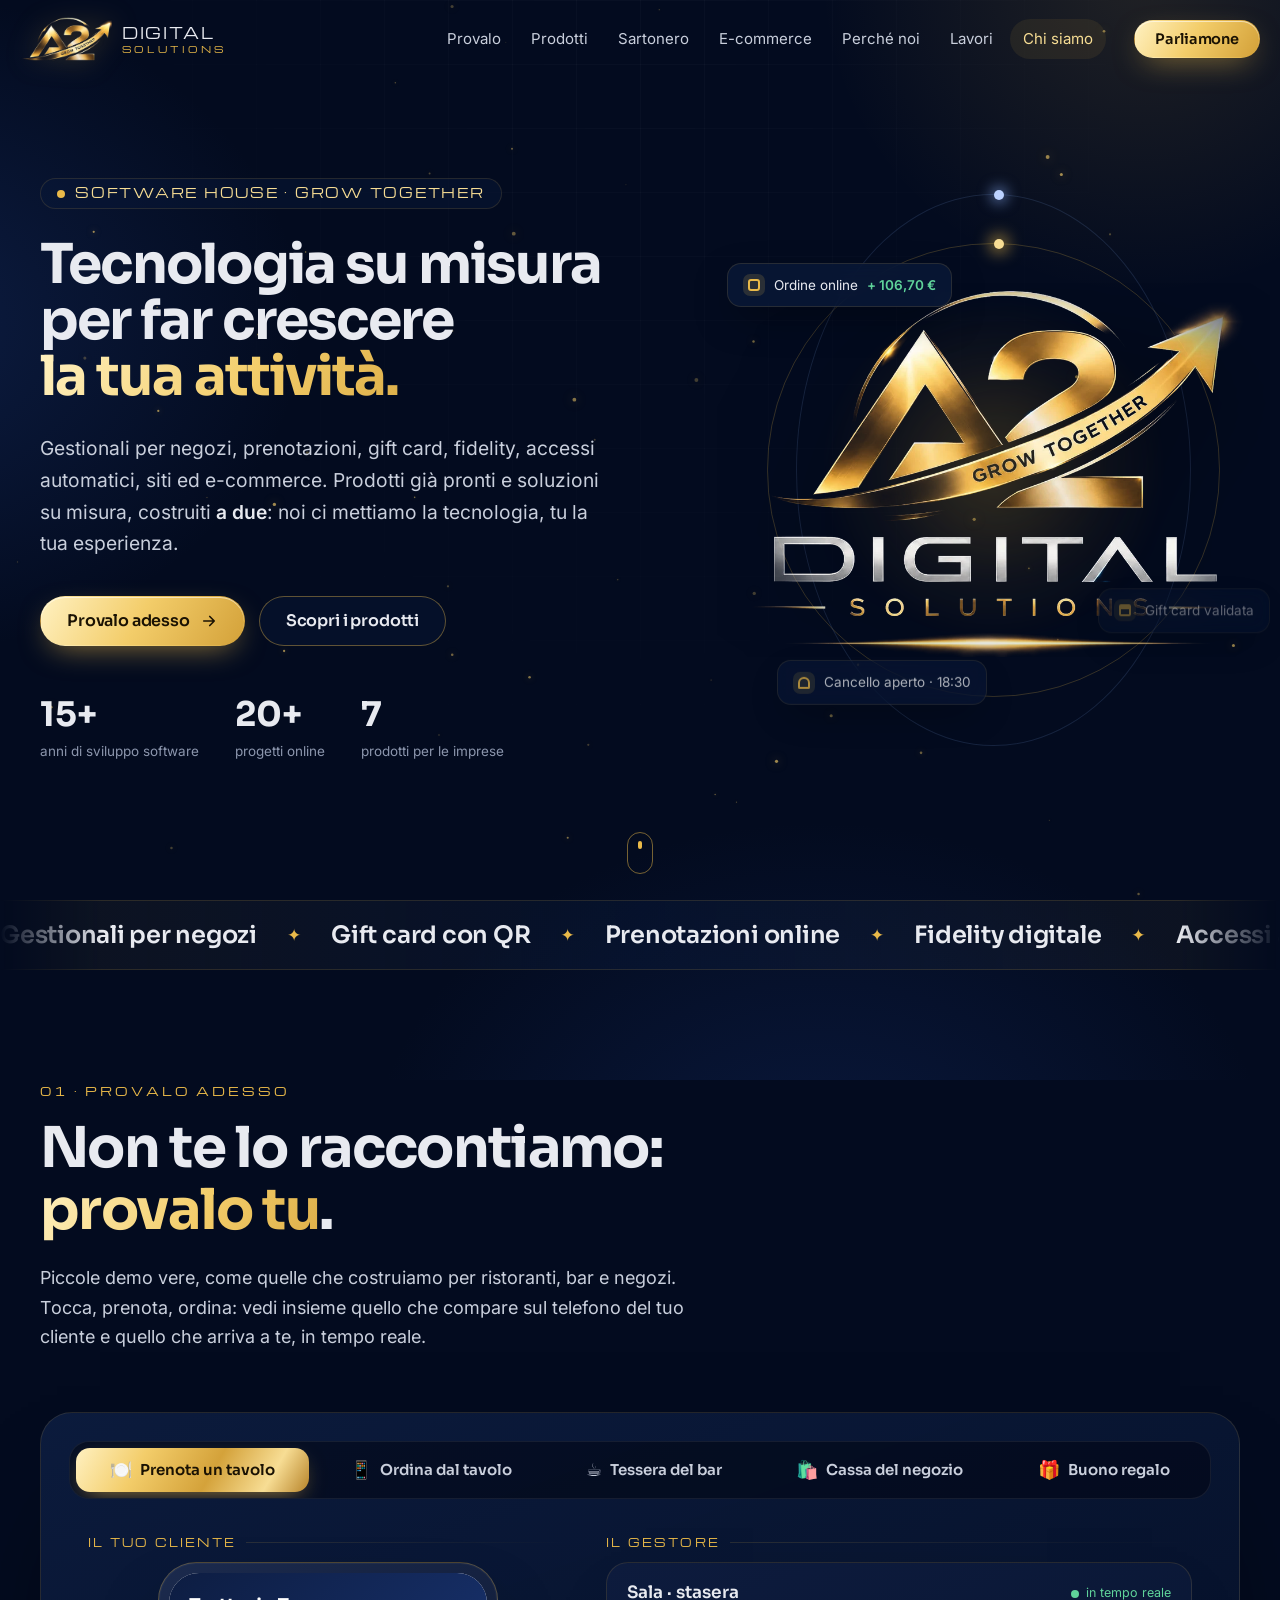
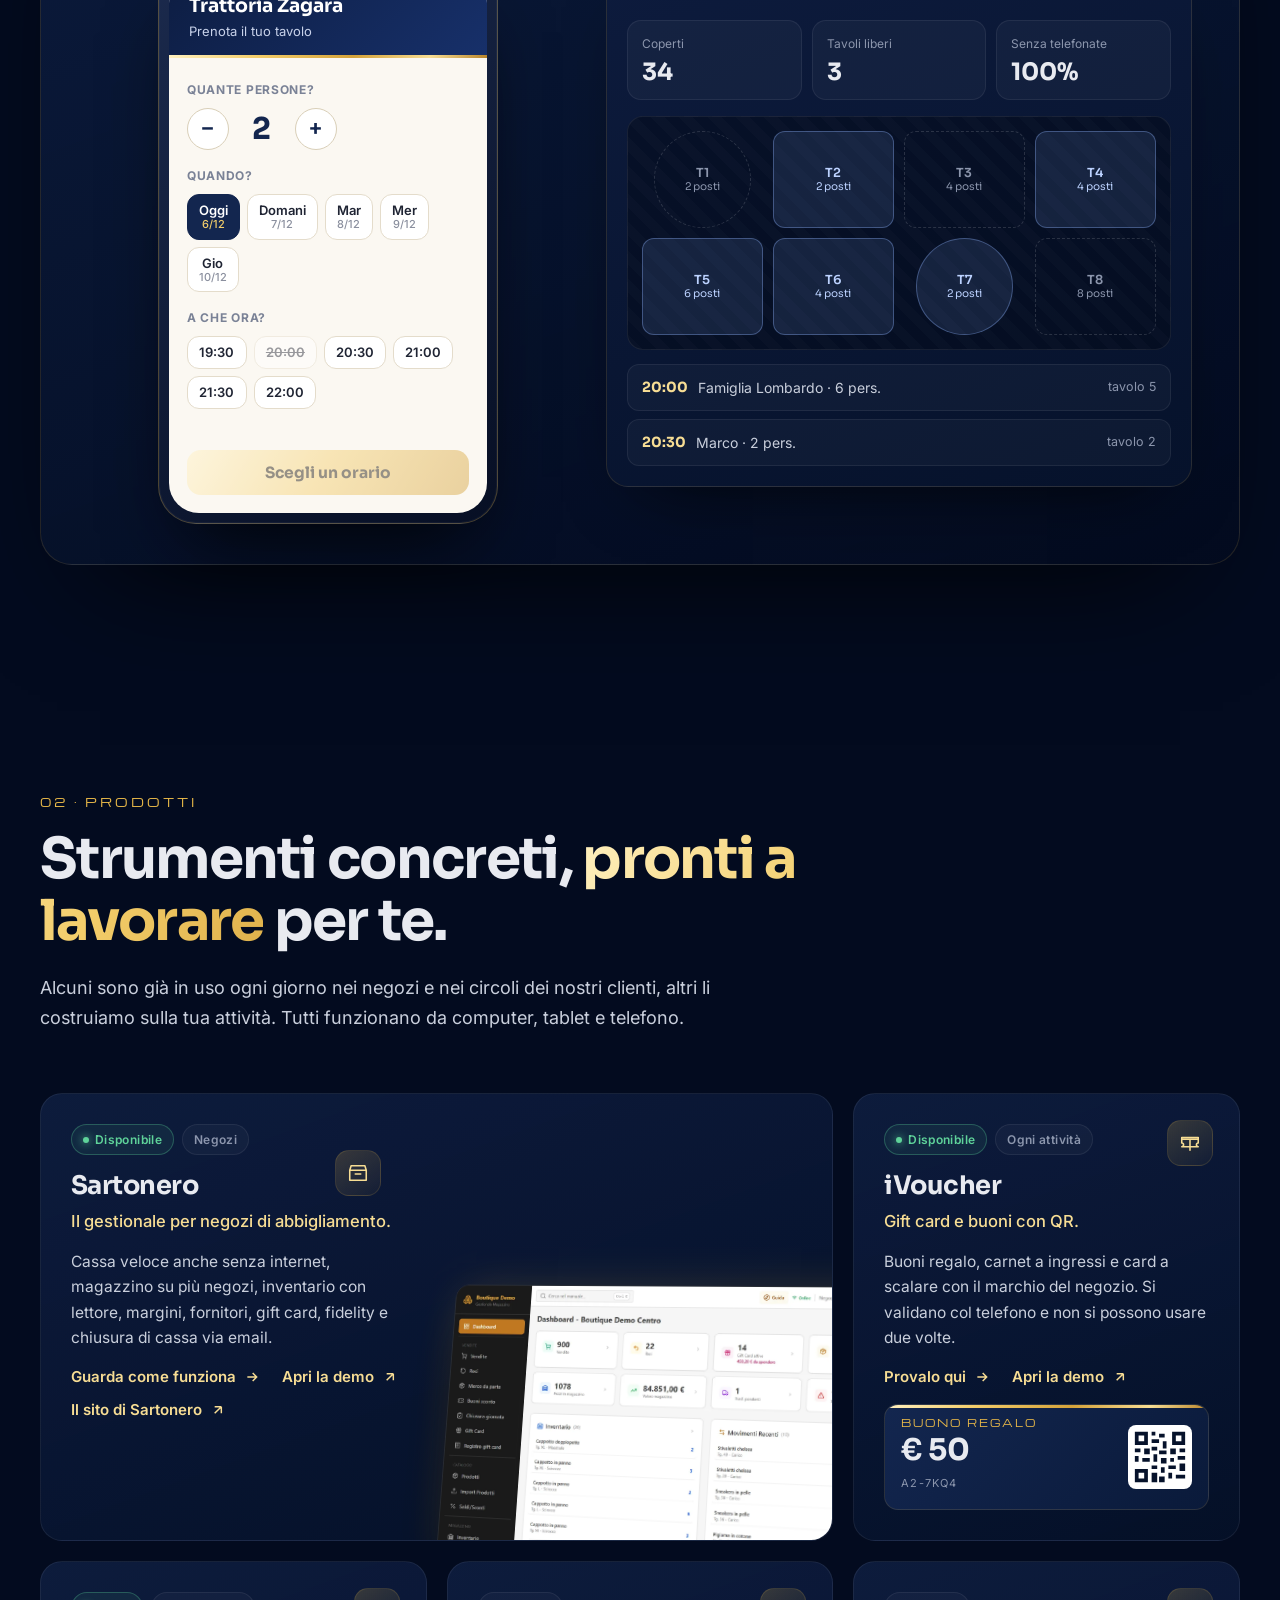
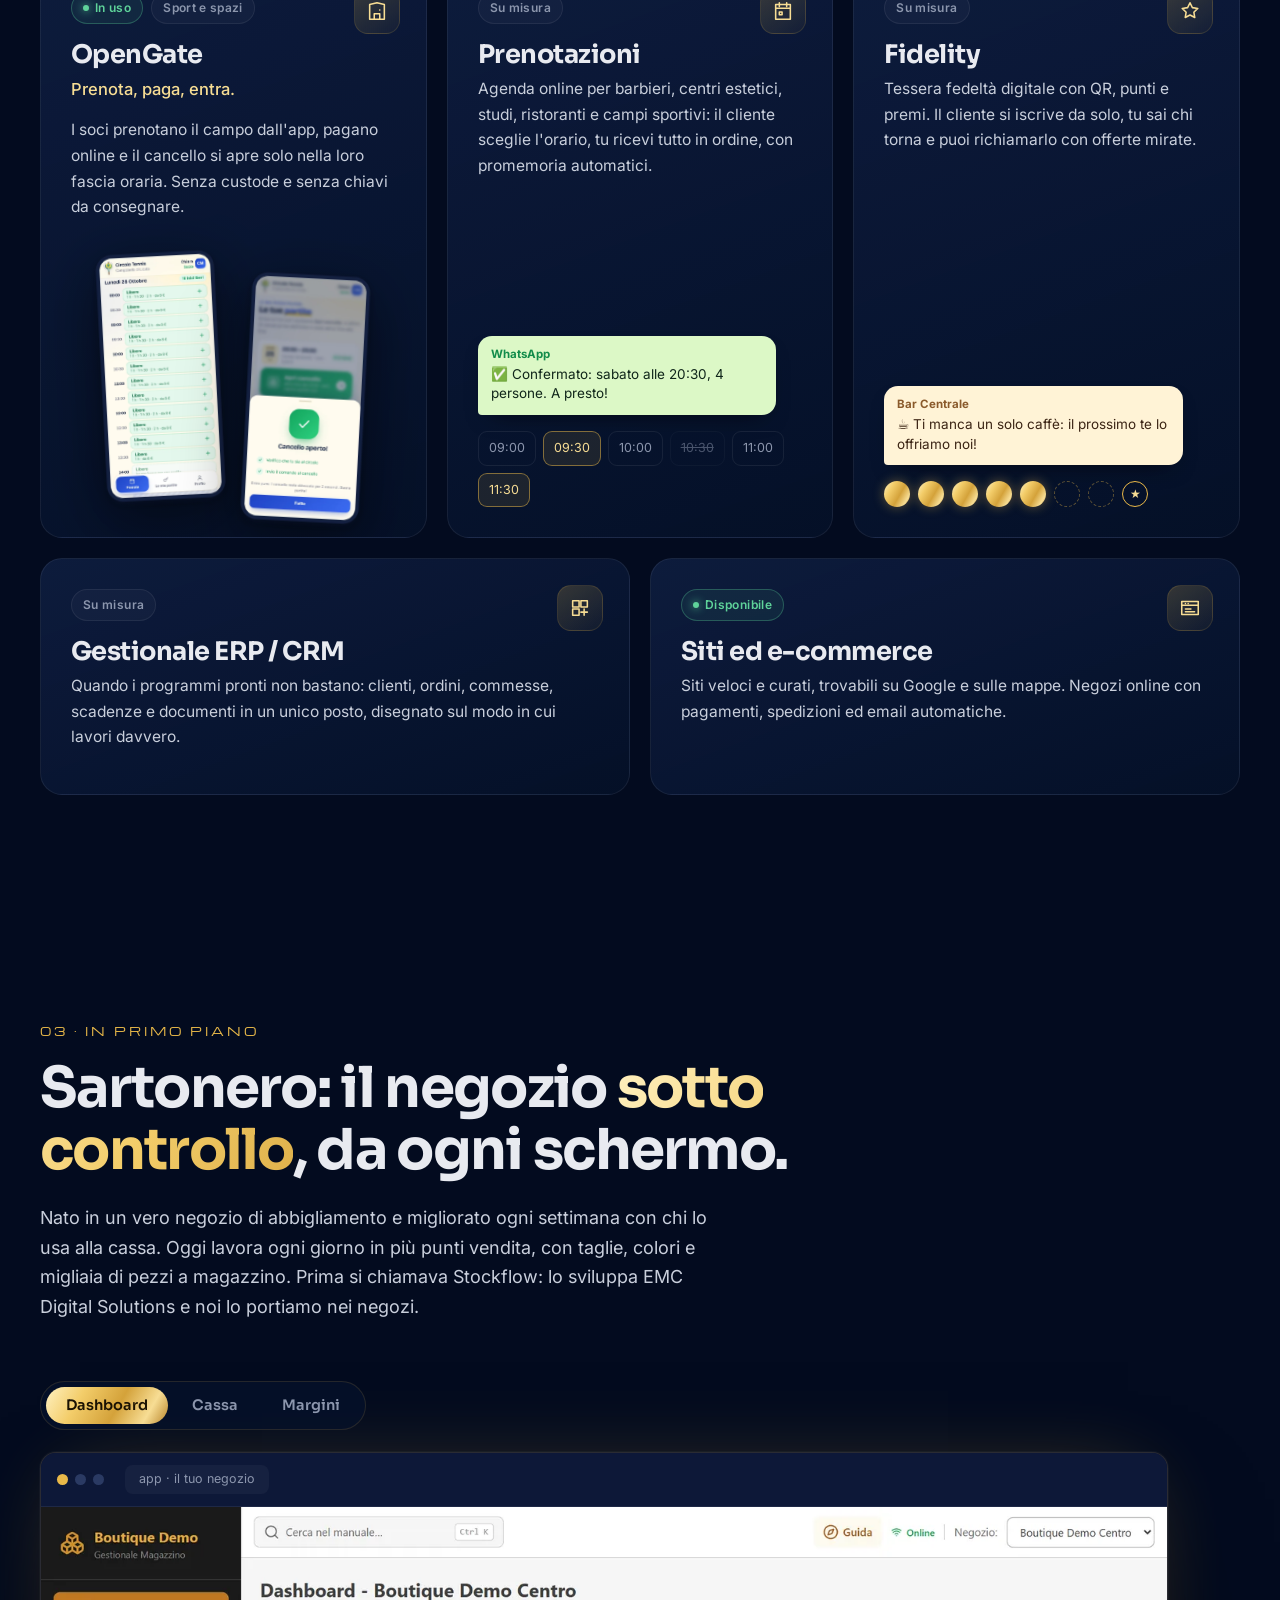
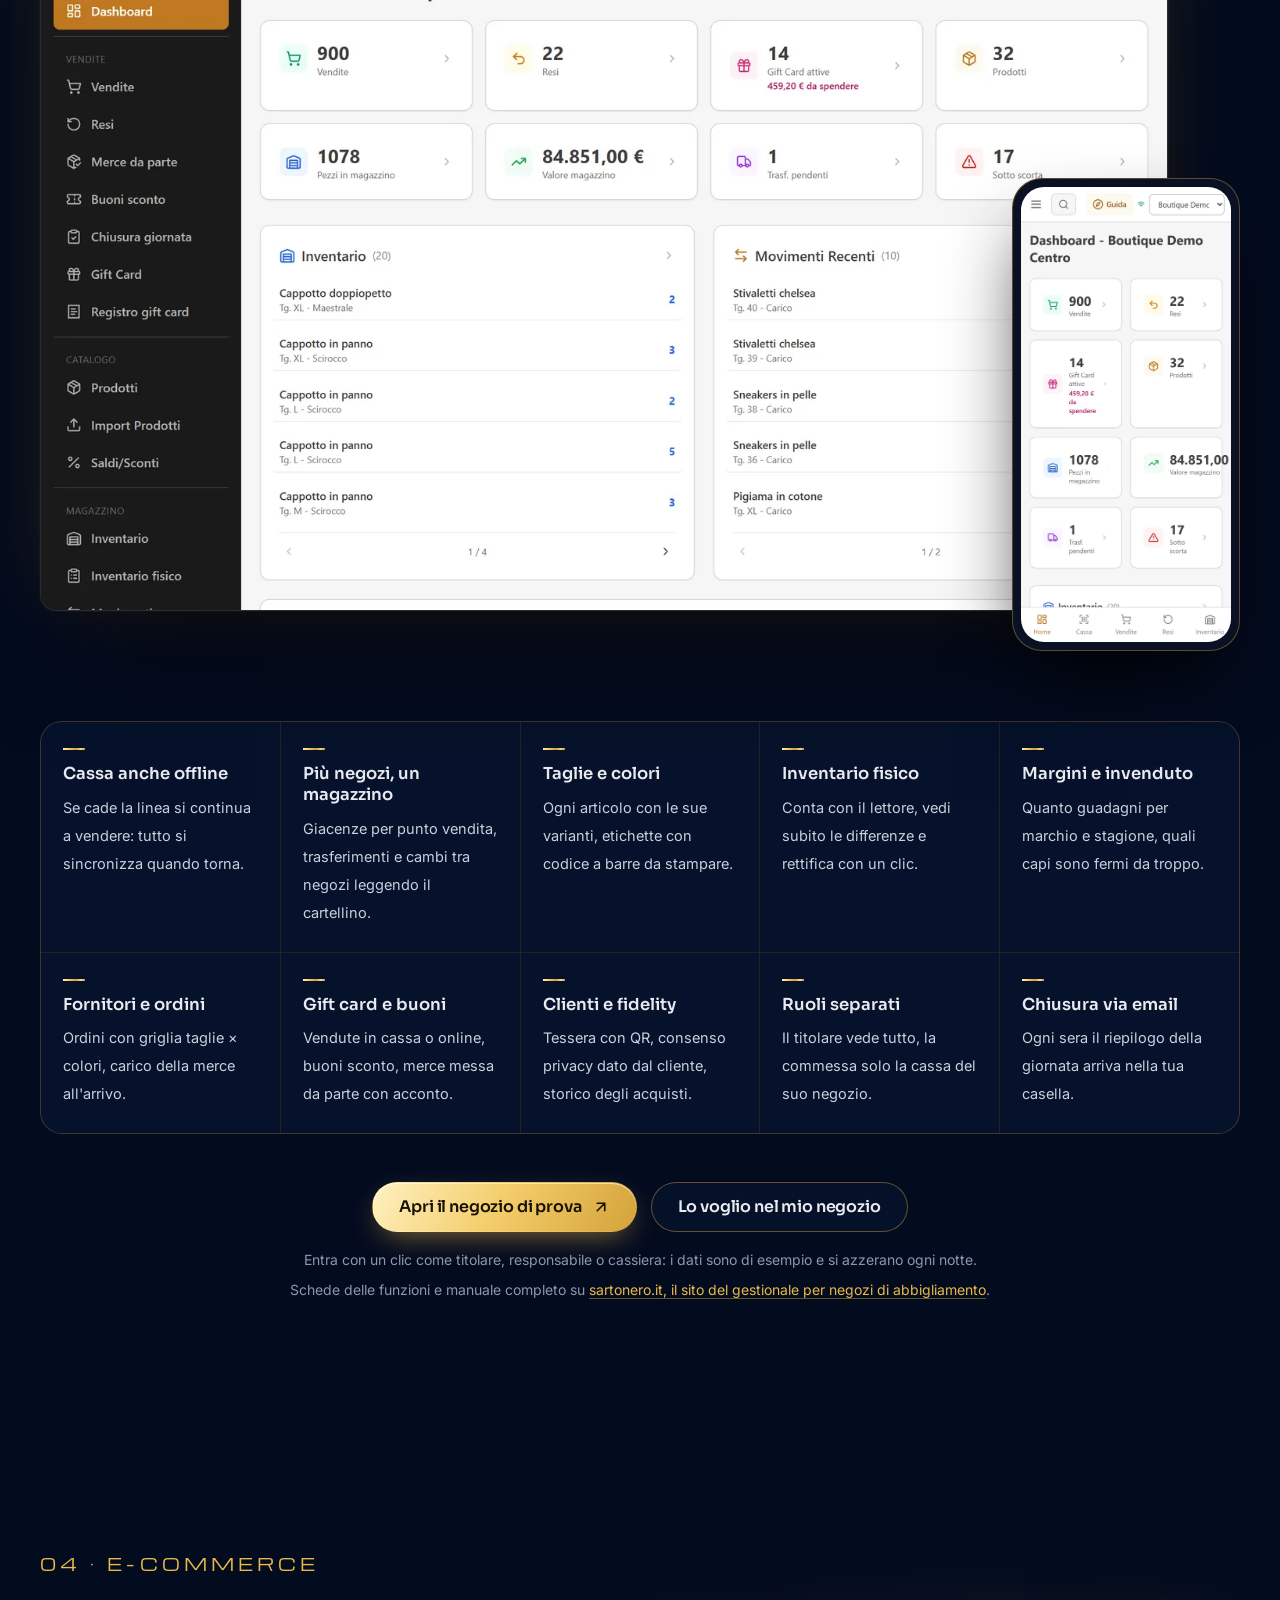
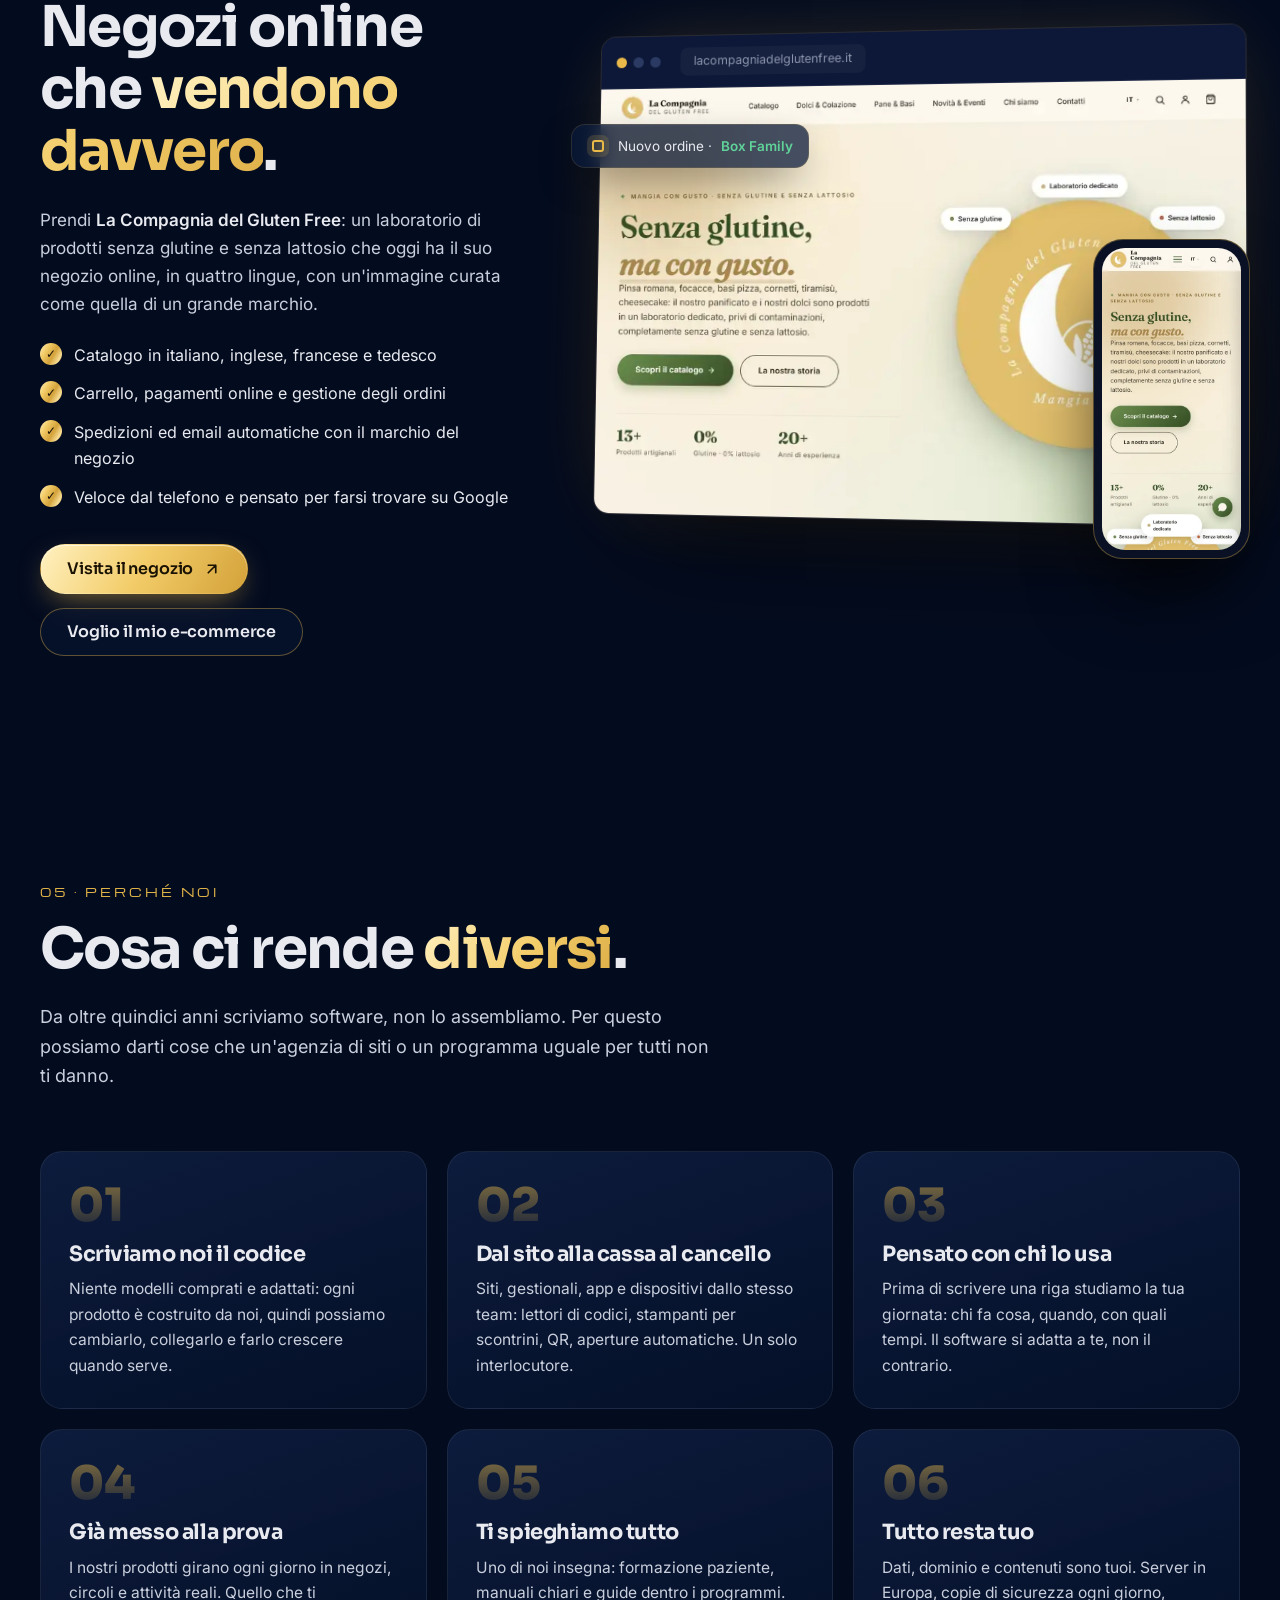
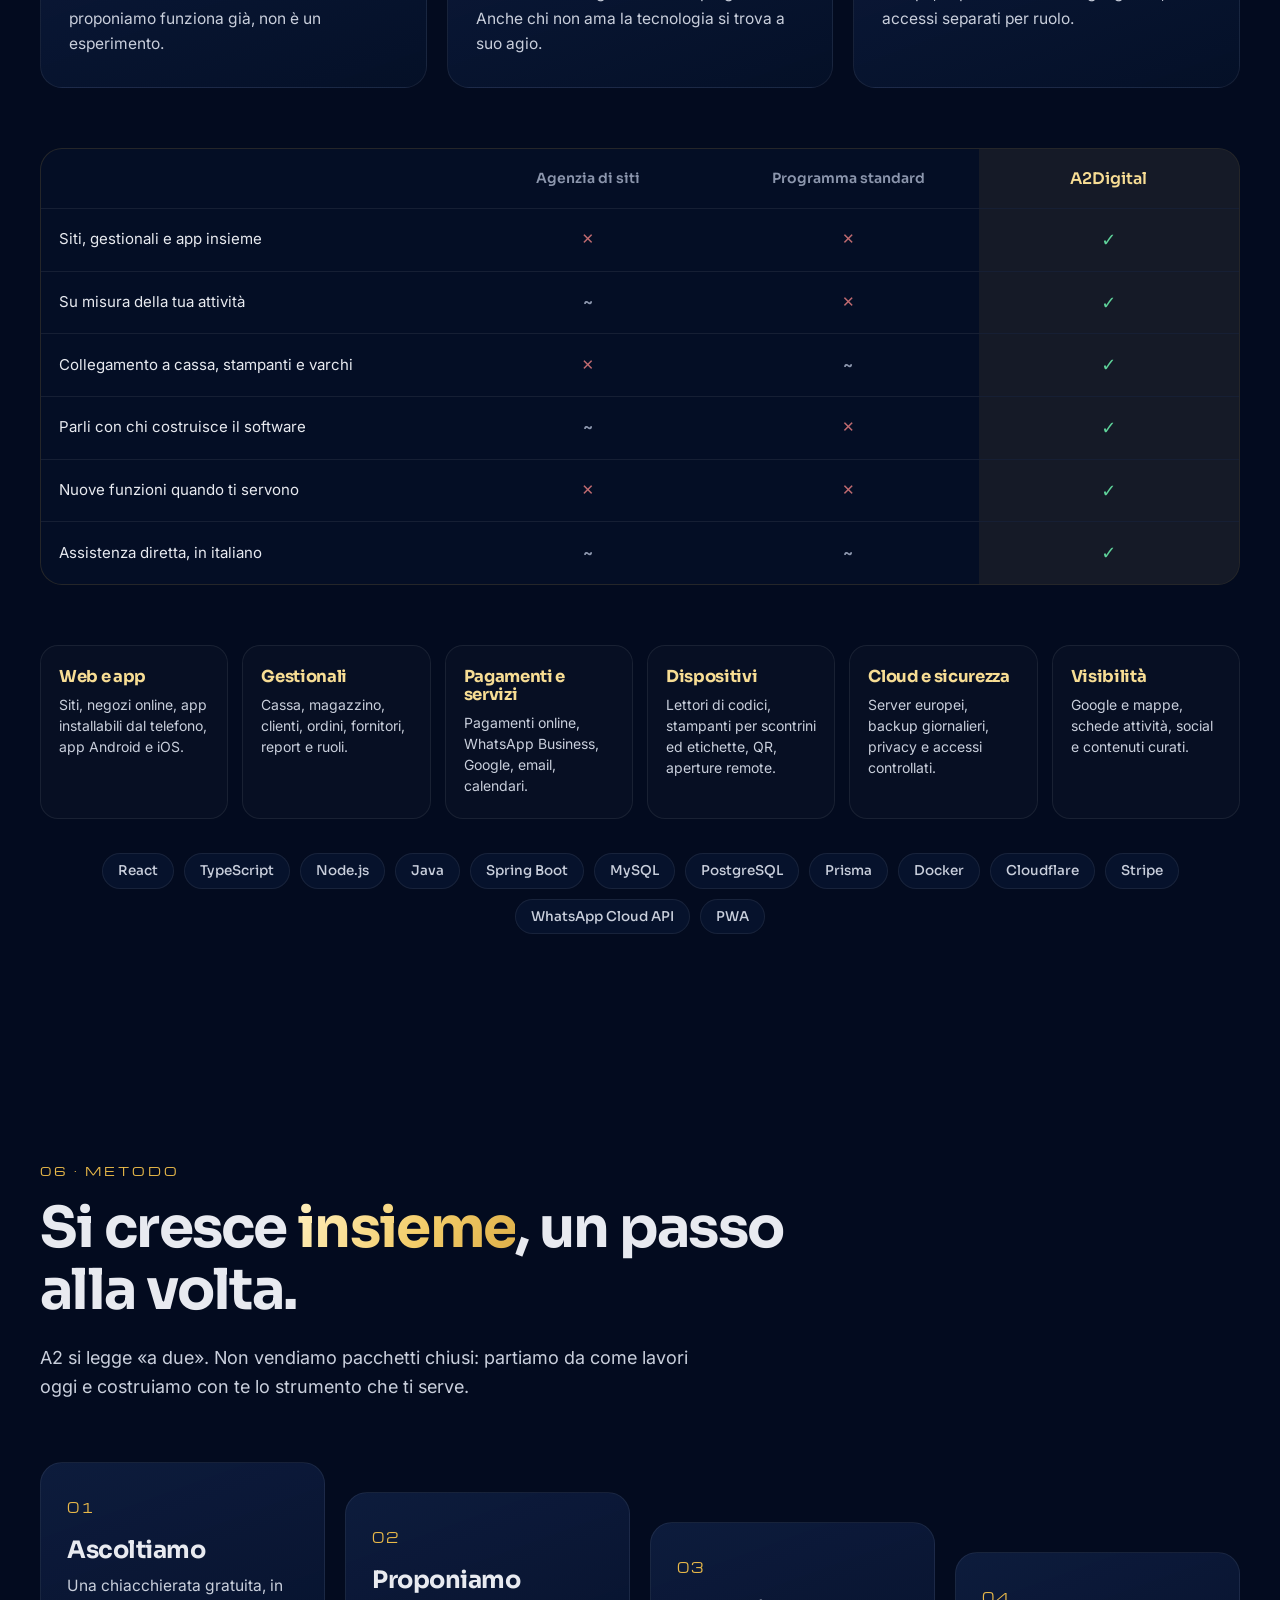
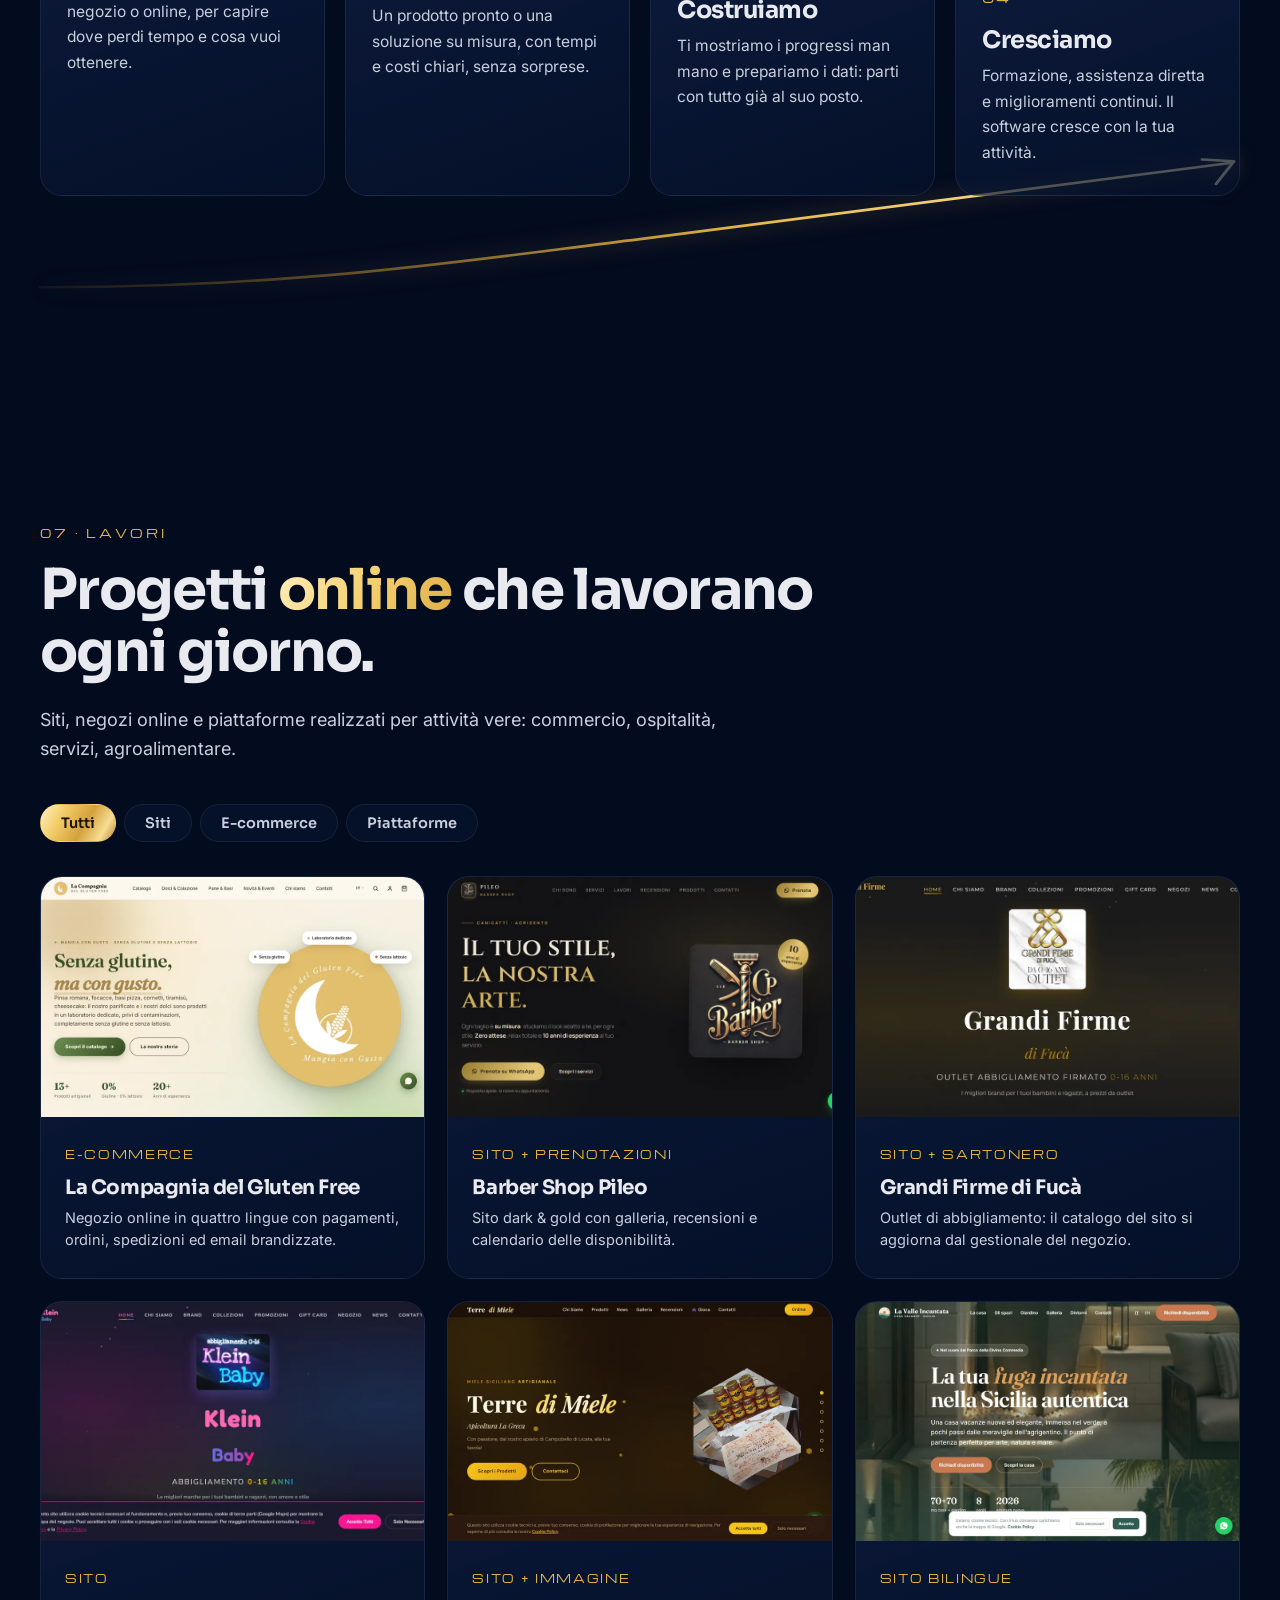
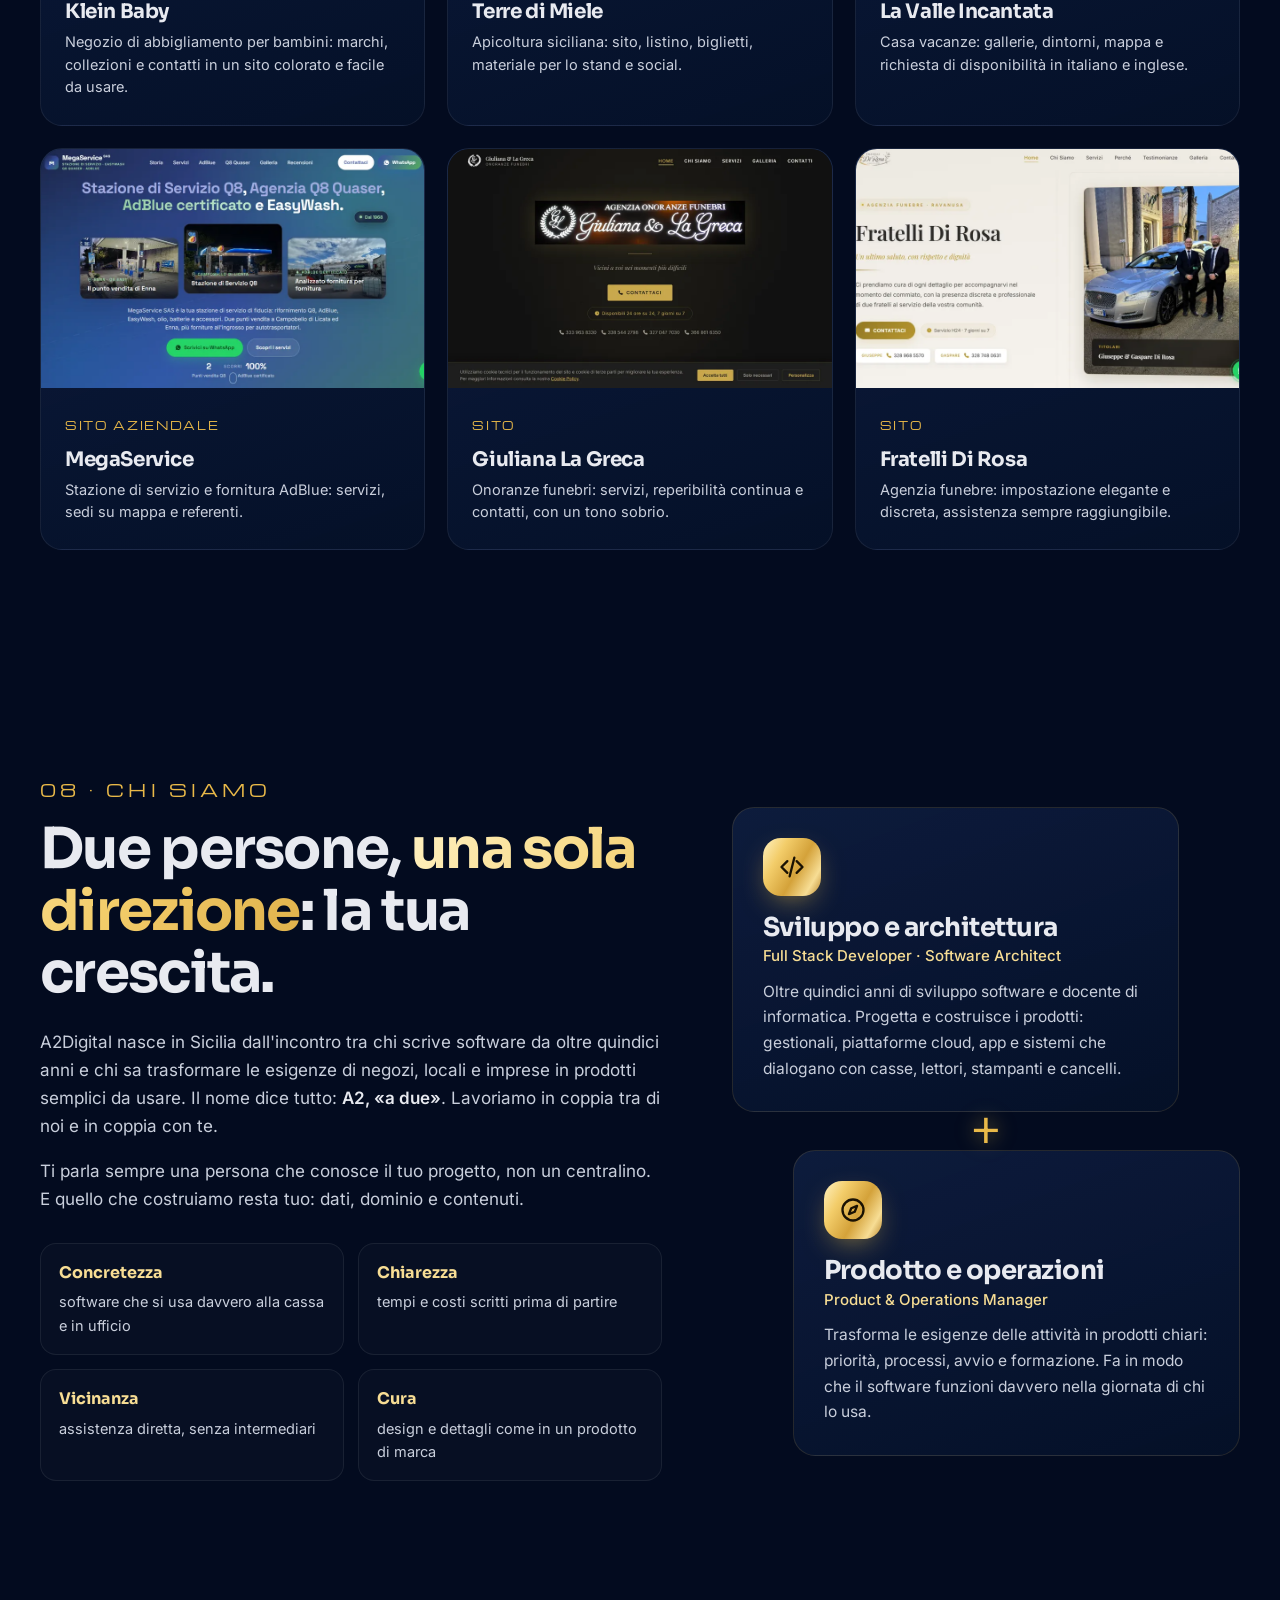
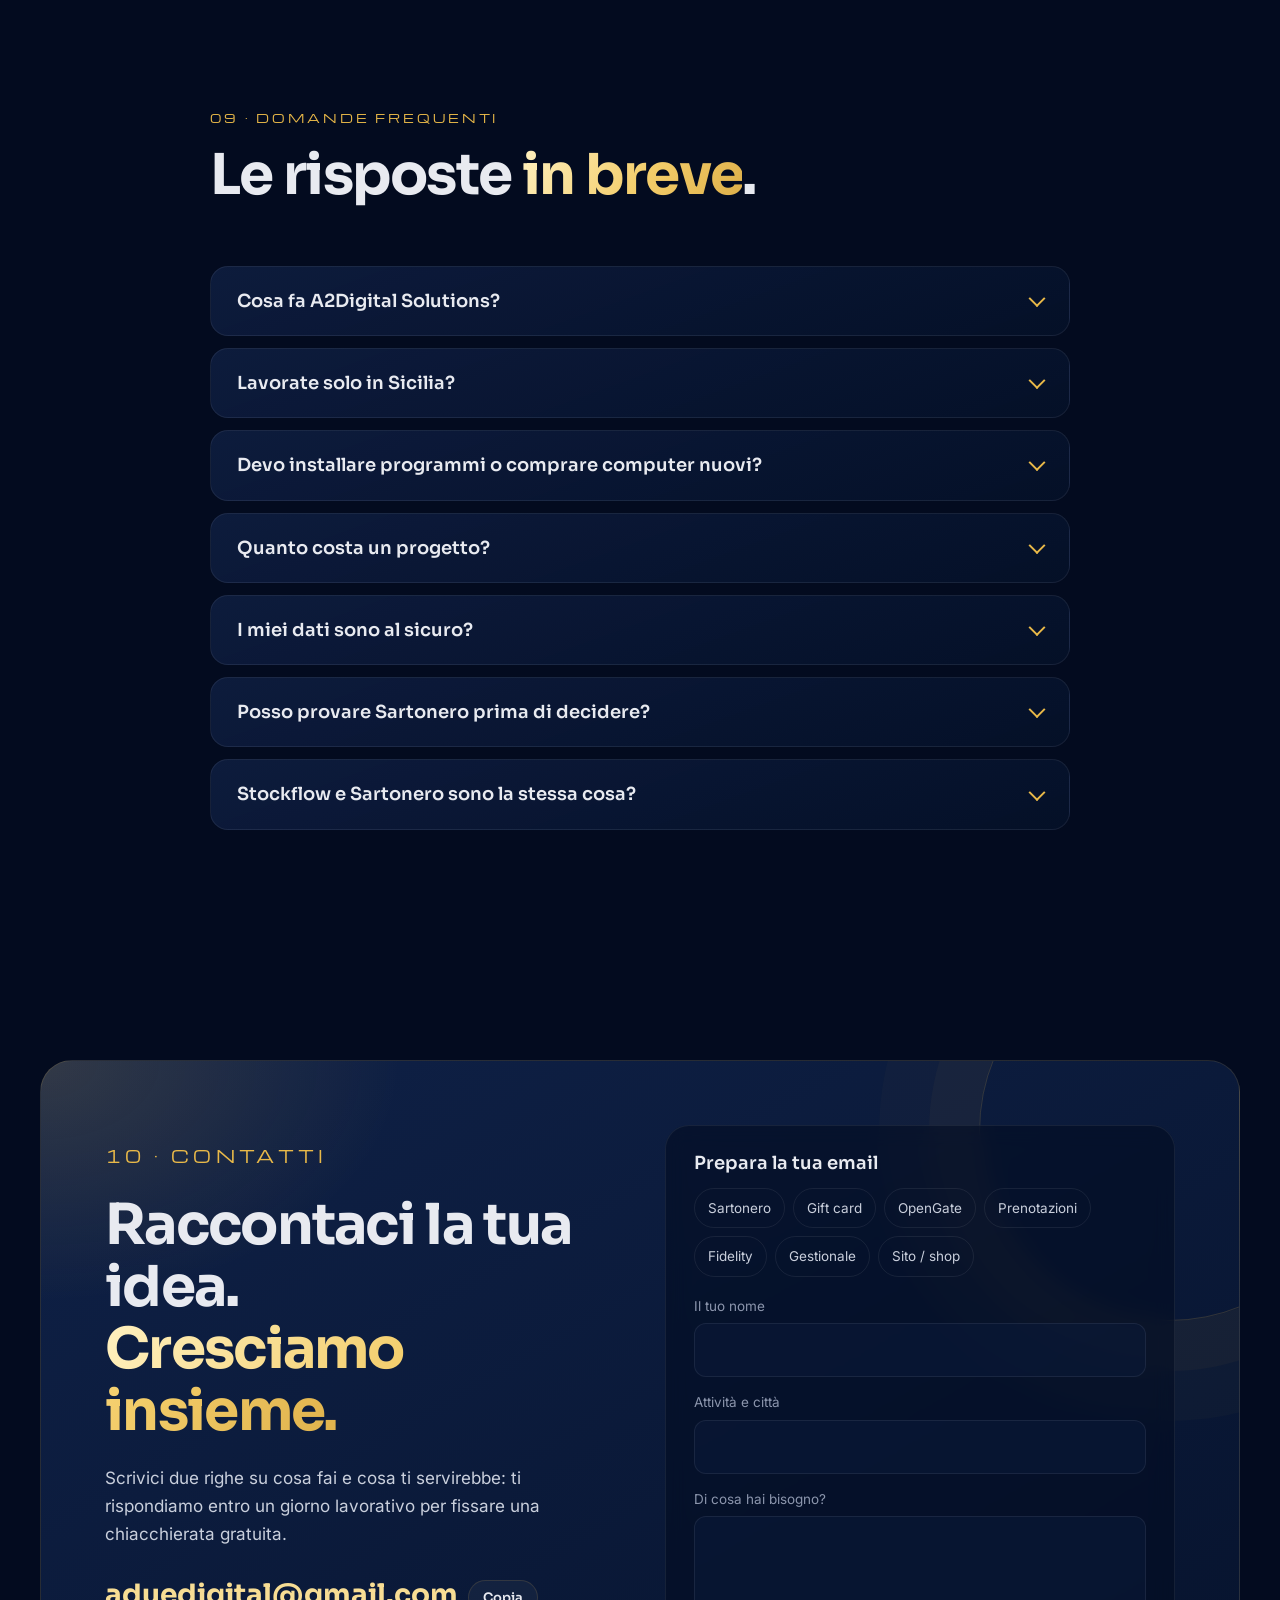
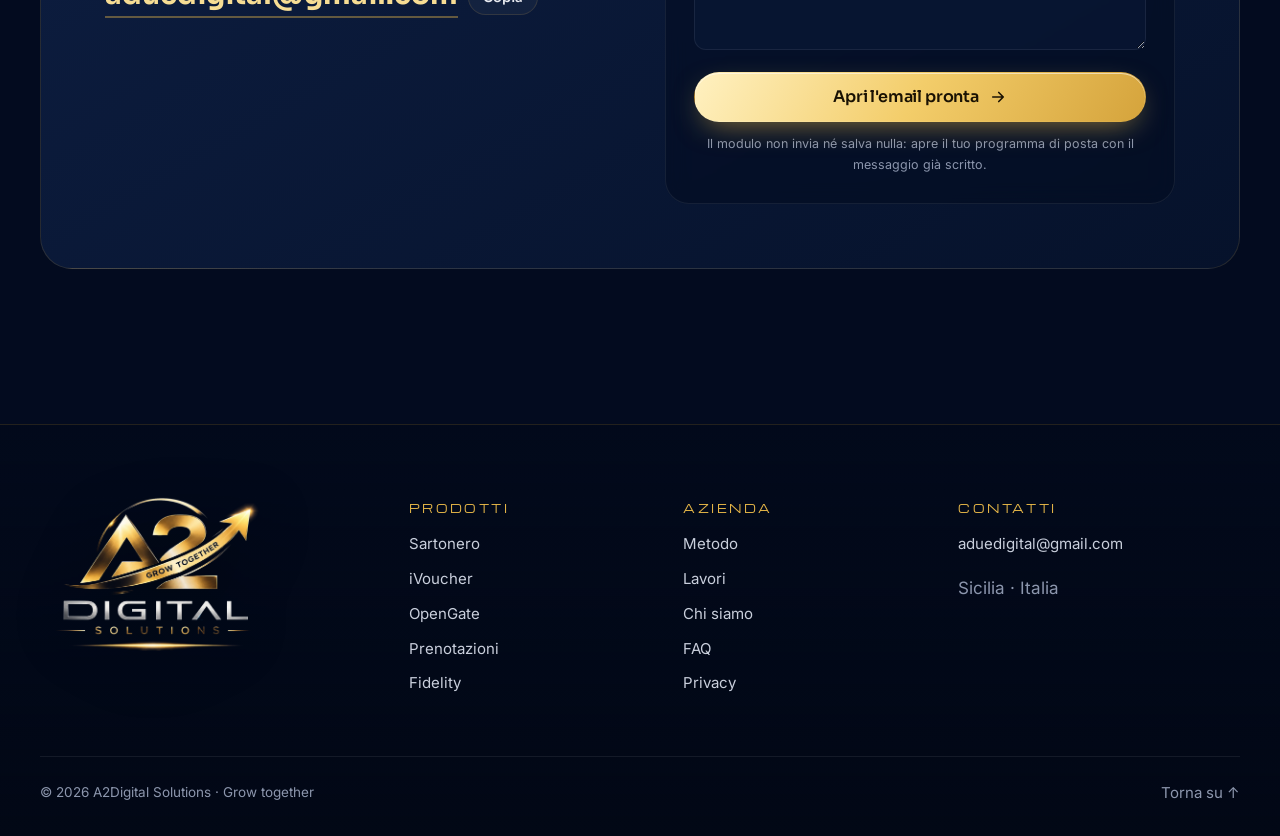
==== commit e8b6e5cc: "Negozio di prova Sartonero su demo.sartonero.it (pagina, dati strutturati, llms.txt)" ====
--- a/index.html
+++ b/index.html
@@ -83,7 +83,7 @@
         {"@type": "Question", "name": "Devo installare programmi o comprare computer nuovi?", "acceptedAnswer": {"@type": "Answer", "text": "No. I nostri prodotti funzionano dal browser di computer, tablet e telefono. Per la cassa si possono collegare lettori di codici a barre e stampanti per scontrini."}},
         {"@type": "Question", "name": "Quanto costa un progetto?", "acceptedAnswer": {"@type": "Answer", "text": "Dipende da cosa serve: i prodotti pronti hanno un canone mensile, i progetti su misura un preventivo dopo una prima chiacchierata gratuita. Scrivici a aduedigital@gmail.com."}},
         {"@type": "Question", "name": "I miei dati sono al sicuro?", "acceptedAnswer": {"@type": "Answer", "text": "Sì: server in Europa, connessioni cifrate, backup quotidiani e accessi separati per ogni ruolo. I dati restano di proprietà del cliente."}},
-        {"@type": "Question", "name": "Posso provare Sartonero prima di decidere?", "acceptedAnswer": {"@type": "Answer", "text": "Sì: c'è un negozio di prova completo con dati di esempio su https://erp-demo.emcdigitalsolutions.it/login. Si entra con un clic e si può fare anche una vendita. Funzioni e manuale sono su https://sartonero.it/."}},
+        {"@type": "Question", "name": "Posso provare Sartonero prima di decidere?", "acceptedAnswer": {"@type": "Answer", "text": "Sì: c'è un negozio di prova completo con dati di esempio su https://demo.sartonero.it/login. Si entra con un clic e si può fare anche una vendita. Funzioni e manuale sono su https://sartonero.it/."}},
         {"@type": "Question", "name": "Stockflow e Sartonero sono la stessa cosa?", "acceptedAnswer": {"@type": "Answer", "text": "Sì. Il gestionale che presentavamo come Stockflow oggi si chiama Sartonero e ha un sito suo, https://sartonero.it/. Chi lo usa già non deve cambiare nulla."}}
       ]
     }
@@ -376,7 +376,7 @@
         <h3>Sartonero</h3>
         <p class="p-claim">Il gestionale per negozi di abbigliamento.</p>
         <p>Cassa veloce anche senza internet, magazzino su più negozi, inventario con lettore, margini, fornitori, gift card, fidelity e chiusura di cassa via email.</p>
-        <div class="more-row"><a href="#sartonero" class="more">Guarda come funziona <svg viewBox="0 0 24 24"><path d="M5 12h14M13 6l6 6-6 6"/></svg></a><a href="https://erp-demo.emcdigitalsolutions.it/login" target="_blank" rel="noopener" class="more">Apri la demo <svg viewBox="0 0 24 24"><path d="M7 17L17 7M17 7H7M17 7v10"/></svg></a><a href="https://sartonero.it/" target="_blank" rel="noopener" class="more">Il sito di Sartonero <svg viewBox="0 0 24 24"><path d="M7 17L17 7M17 7H7M17 7v10"/></svg></a></div>
+        <div class="more-row"><a href="#sartonero" class="more">Guarda come funziona <svg viewBox="0 0 24 24"><path d="M5 12h14M13 6l6 6-6 6"/></svg></a><a href="https://demo.sartonero.it/login" target="_blank" rel="noopener" class="more">Apri la demo <svg viewBox="0 0 24 24"><path d="M7 17L17 7M17 7H7M17 7v10"/></svg></a><a href="https://sartonero.it/" target="_blank" rel="noopener" class="more">Il sito di Sartonero <svg viewBox="0 0 24 24"><path d="M7 17L17 7M17 7H7M17 7v10"/></svg></a></div>
         </div>
         <img src="assets/img/prodotti/sf-dashboard.webp" alt="Dashboard di Sartonero con vendite, resi, gift card e valore di magazzino" class="p-shot" loading="lazy" width="1440" height="900">
       </article>
@@ -478,7 +478,7 @@
       <li class="reveal"><b>Ruoli separati</b><span>Il titolare vede tutto, la commessa solo la cassa del suo negozio.</span></li>
       <li class="reveal"><b>Chiusura via email</b><span>Ogni sera il riepilogo della giornata arriva nella tua casella.</span></li>
     </ul>
-    <div class="center reveal cta-pair"><a href="https://erp-demo.emcdigitalsolutions.it/login" target="_blank" rel="noopener" class="btn btn-gold" data-magnetic>Apri il negozio di prova <svg viewBox="0 0 24 24" aria-hidden="true"><path d="M7 17L17 7M17 7H7M17 7v10"/></svg></a><a href="#contatti" class="btn btn-ghost" data-subject="Vorrei Sartonero nel mio negozio">Lo voglio nel mio negozio</a></div>
+    <div class="center reveal cta-pair"><a href="https://demo.sartonero.it/login" target="_blank" rel="noopener" class="btn btn-gold" data-magnetic>Apri il negozio di prova <svg viewBox="0 0 24 24" aria-hidden="true"><path d="M7 17L17 7M17 7H7M17 7v10"/></svg></a><a href="#contatti" class="btn btn-ghost" data-subject="Vorrei Sartonero nel mio negozio">Lo voglio nel mio negozio</a></div>
     <p class="demo-hint reveal">Entra con un clic come titolare, responsabile o cassiera: i dati sono di esempio e si azzerano ogni notte.</p>
     <p class="demo-hint sn-link reveal">Schede delle funzioni e manuale completo su <a href="https://sartonero.it/" target="_blank" rel="noopener">sartonero.it, il sito del gestionale per negozi di abbigliamento</a>.</p>
   </div>
@@ -672,7 +672,7 @@
       <details class="reveal"><summary>Devo installare programmi o comprare computer nuovi?</summary><p>No. I nostri prodotti funzionano dal browser di computer, tablet e telefono. Per la cassa si possono collegare lettori di codici a barre e stampanti per scontrini.</p></details>
       <details class="reveal"><summary>Quanto costa un progetto?</summary><p>Dipende da cosa serve: i prodotti pronti hanno un canone mensile, i progetti su misura un preventivo dopo una prima chiacchierata gratuita. Scrivici a <a href="mailto:aduedigital@gmail.com">aduedigital@gmail.com</a>.</p></details>
       <details class="reveal"><summary>I miei dati sono al sicuro?</summary><p>Sì: server in Europa, connessioni cifrate, backup quotidiani e accessi separati per ogni ruolo. I dati restano di proprietà del cliente.</p></details>
-      <details class="reveal"><summary>Posso provare Sartonero prima di decidere?</summary><p>Sì: c'è un <a href="https://erp-demo.emcdigitalsolutions.it/login" target="_blank" rel="noopener">negozio di prova</a> completo con dati di esempio. Entri con un clic e puoi fare anche una vendita. Funzioni e manuale li trovi su <a href="https://sartonero.it/" target="_blank" rel="noopener">sartonero.it</a>.</p></details>
+      <details class="reveal"><summary>Posso provare Sartonero prima di decidere?</summary><p>Sì: c'è un <a href="https://demo.sartonero.it/login" target="_blank" rel="noopener">negozio di prova</a> completo con dati di esempio. Entri con un clic e puoi fare anche una vendita. Funzioni e manuale li trovi su <a href="https://sartonero.it/" target="_blank" rel="noopener">sartonero.it</a>.</p></details>
       <details class="reveal"><summary>Stockflow e Sartonero sono la stessa cosa?</summary><p>Sì. Il gestionale che presentavamo come Stockflow oggi si chiama <a href="https://sartonero.it/" target="_blank" rel="noopener">Sartonero</a> e ha un sito suo. Chi lo usa già non deve cambiare nulla.</p></details>
     </div>
   </div>
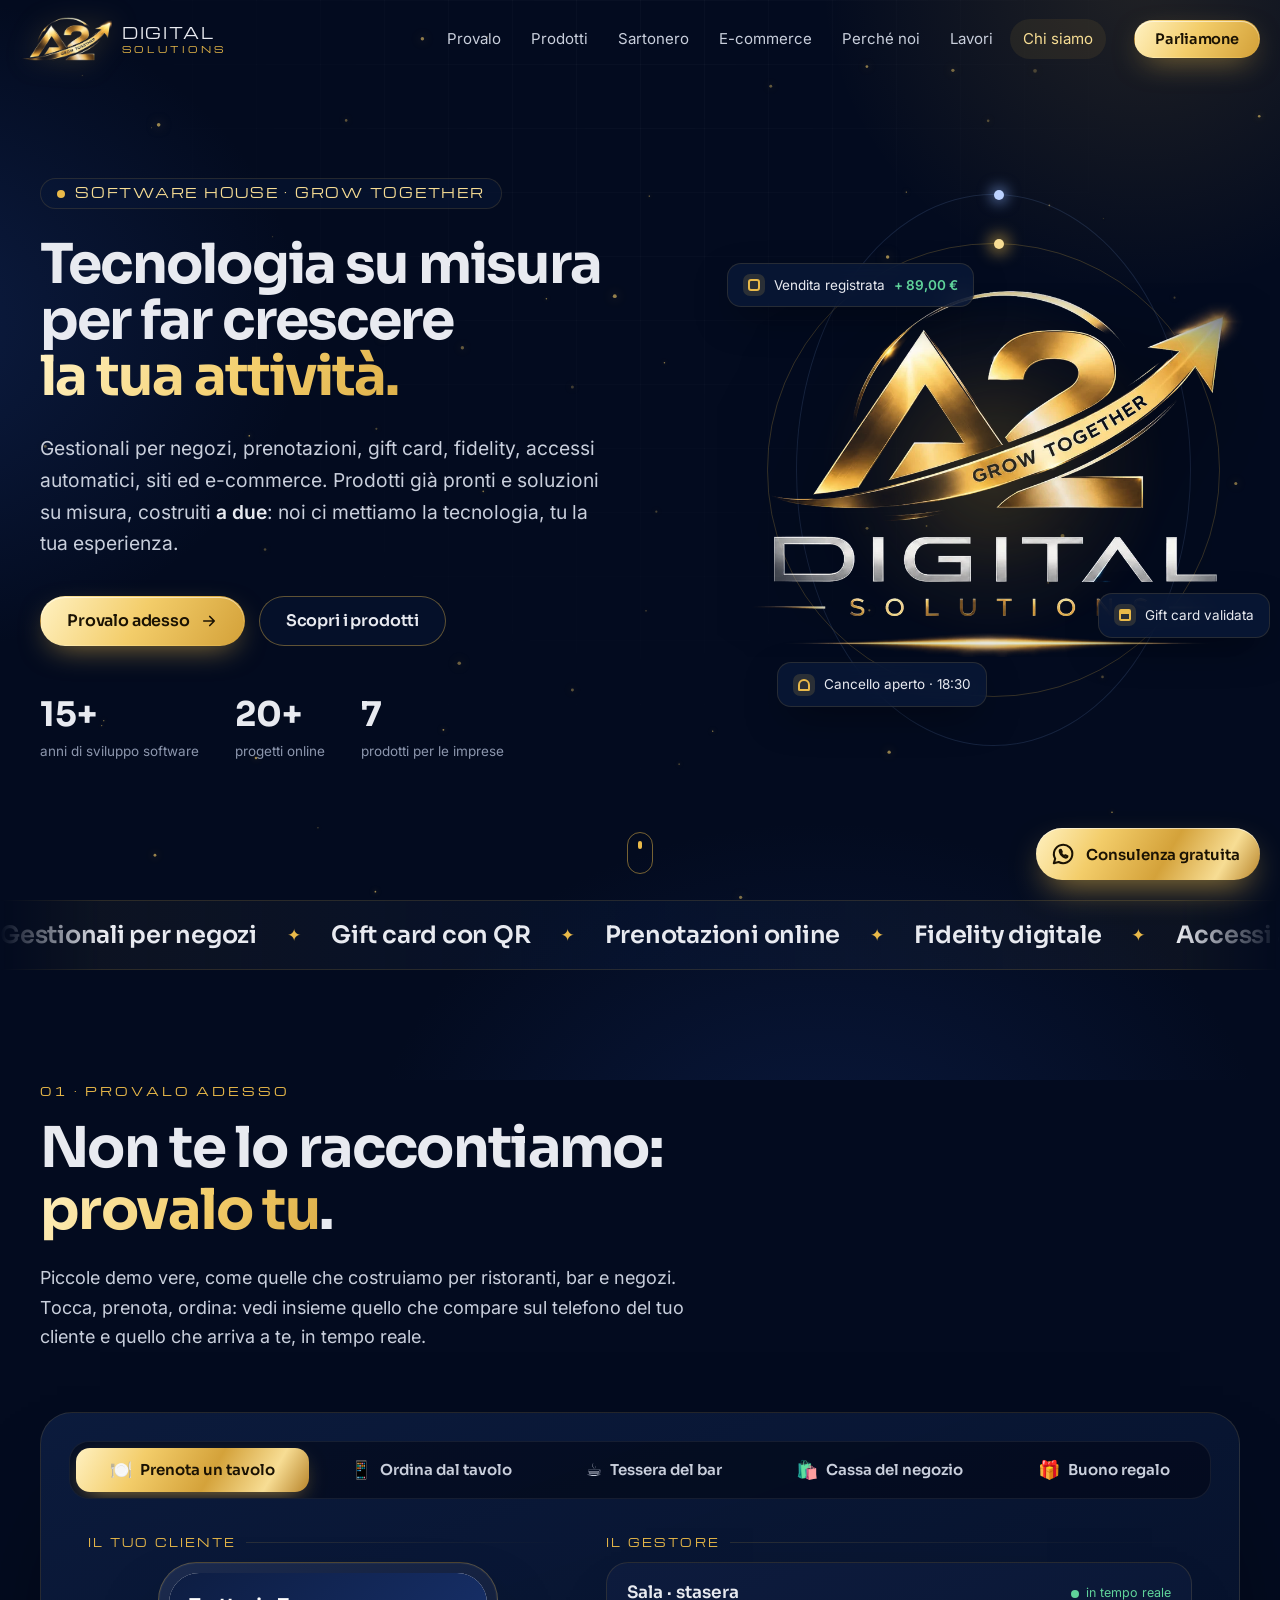
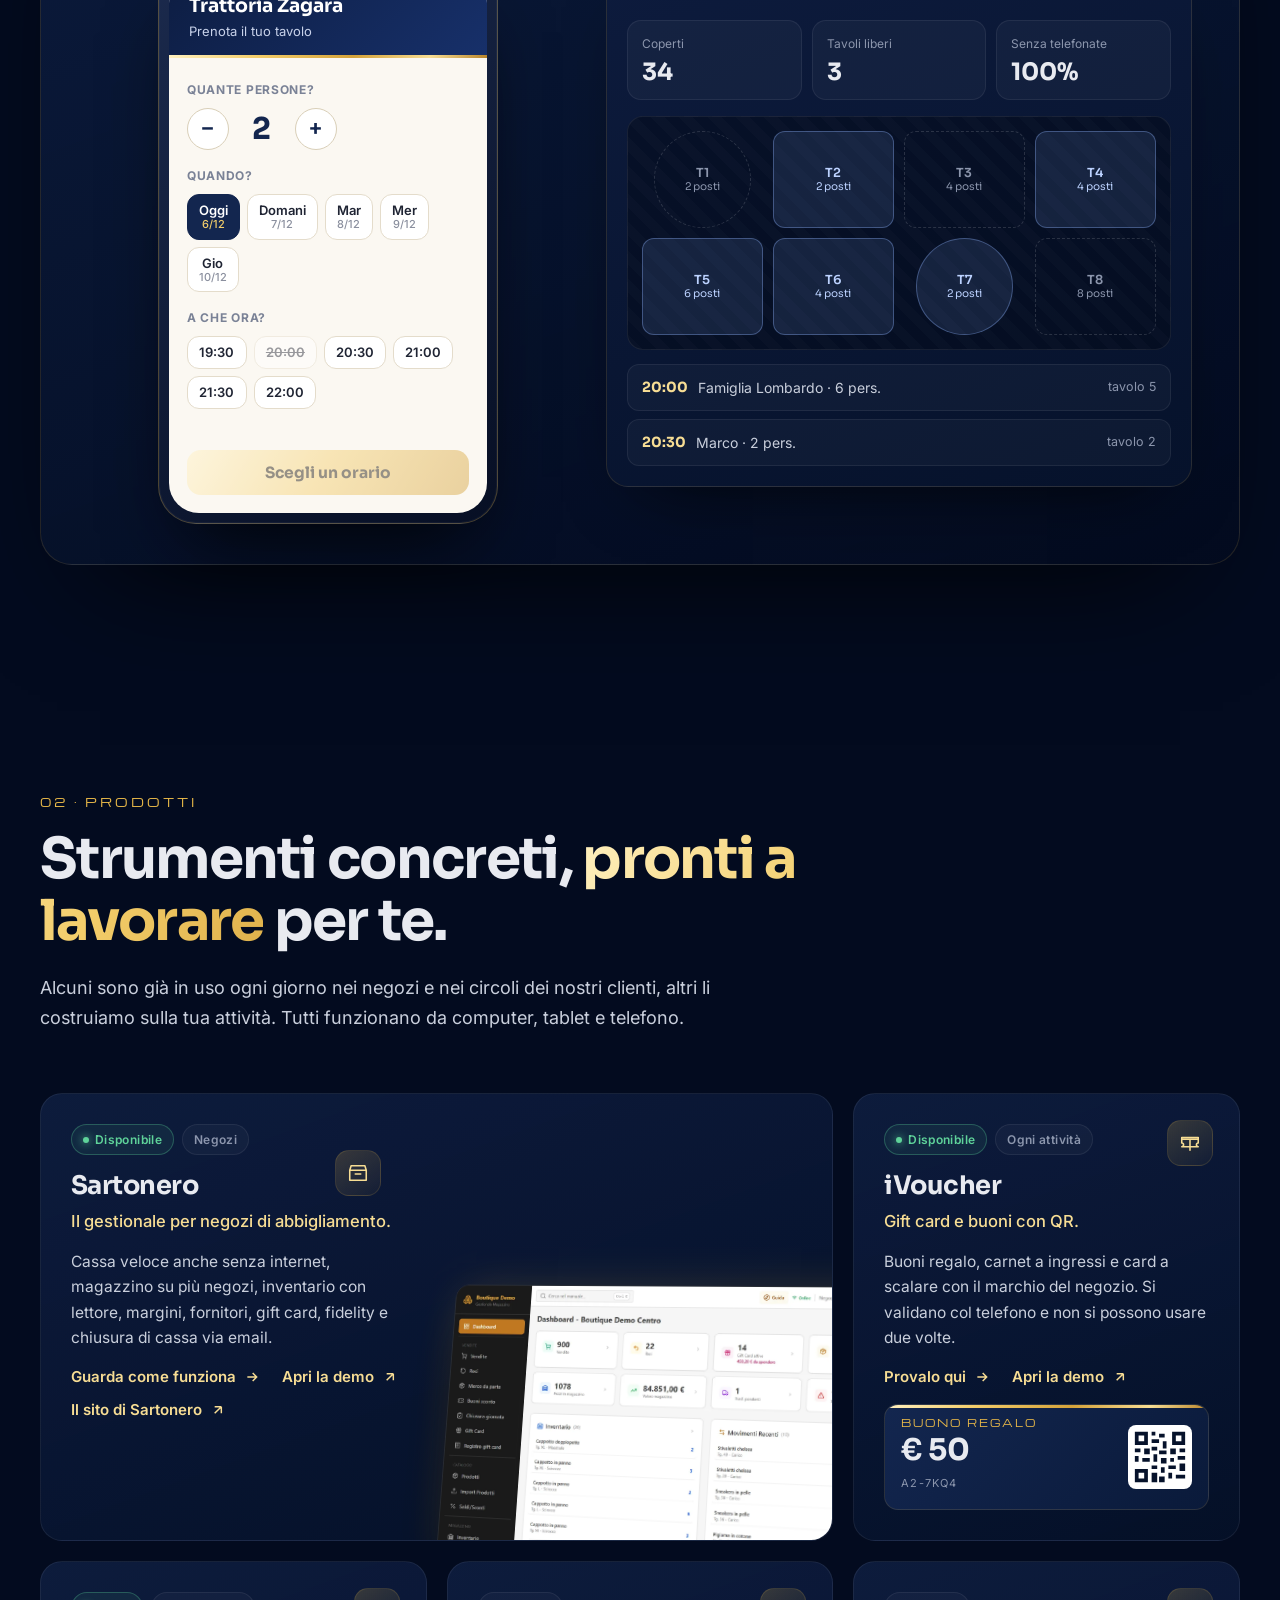
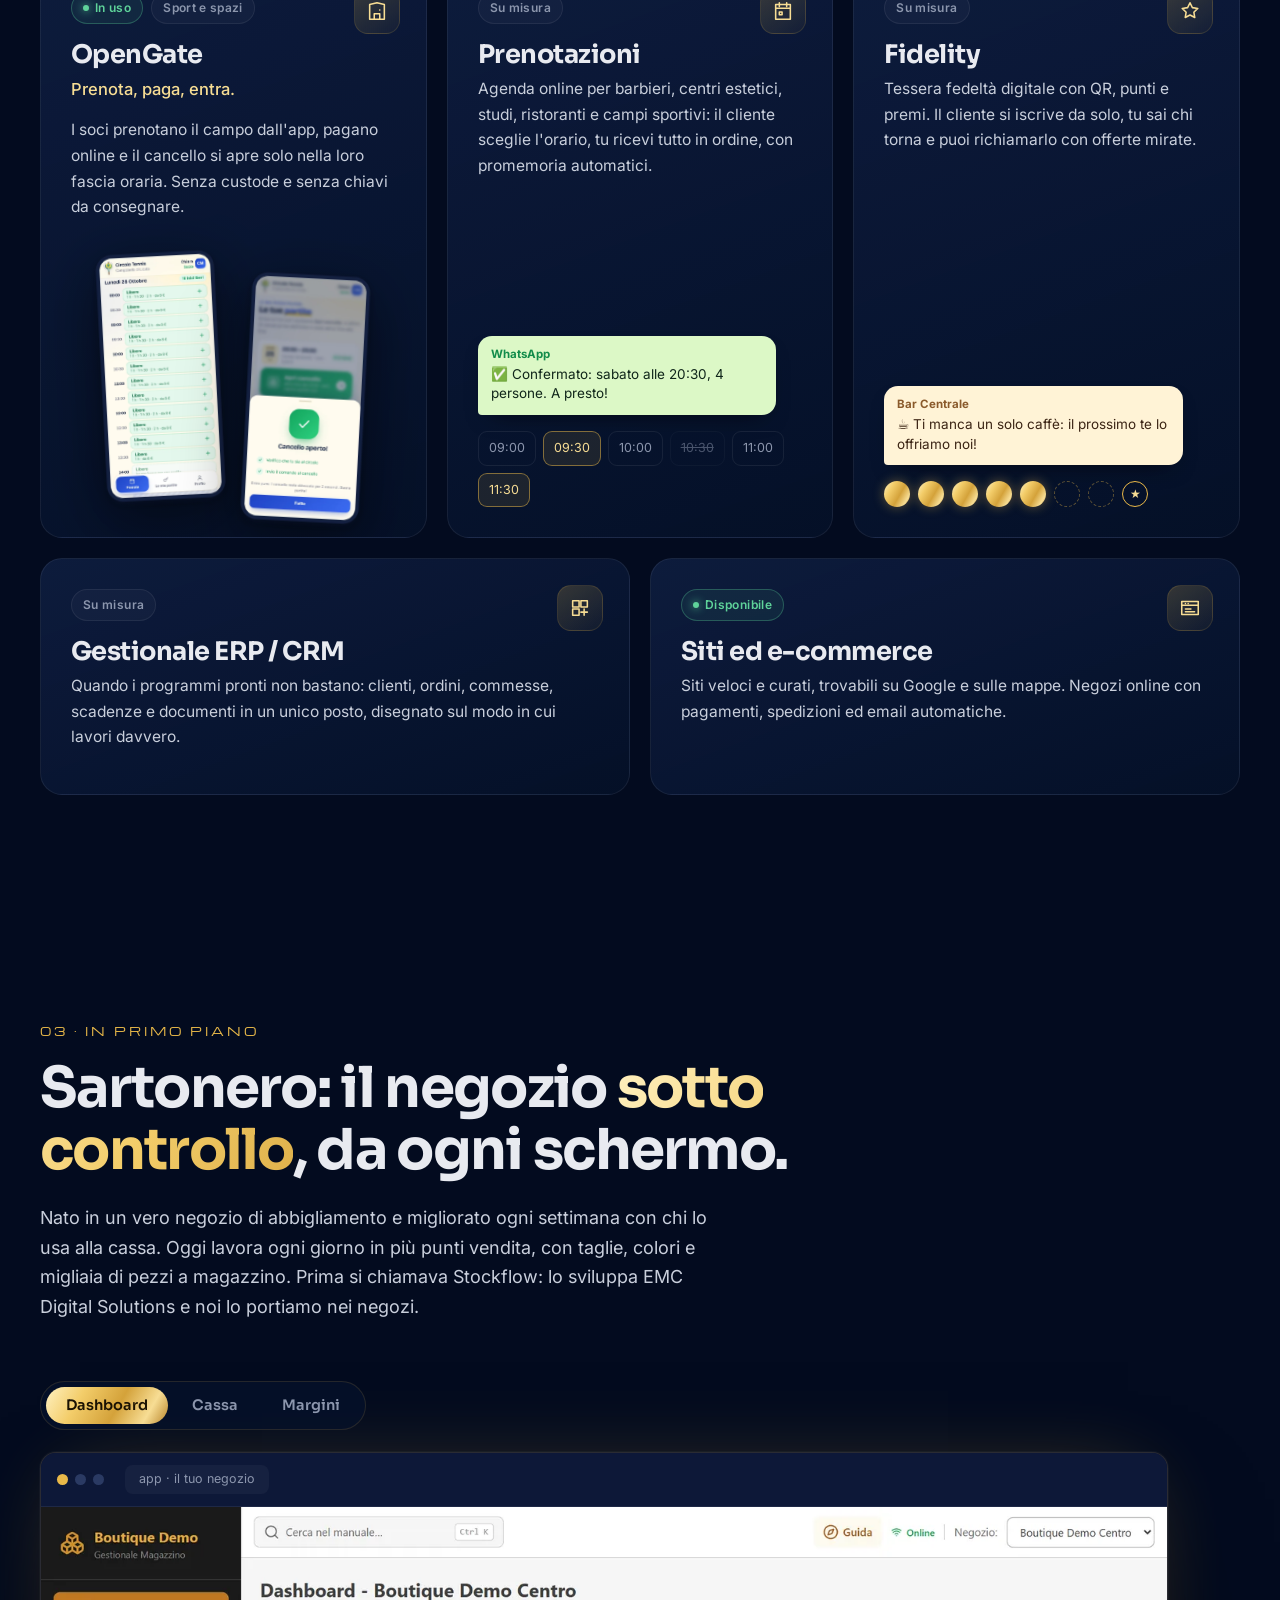
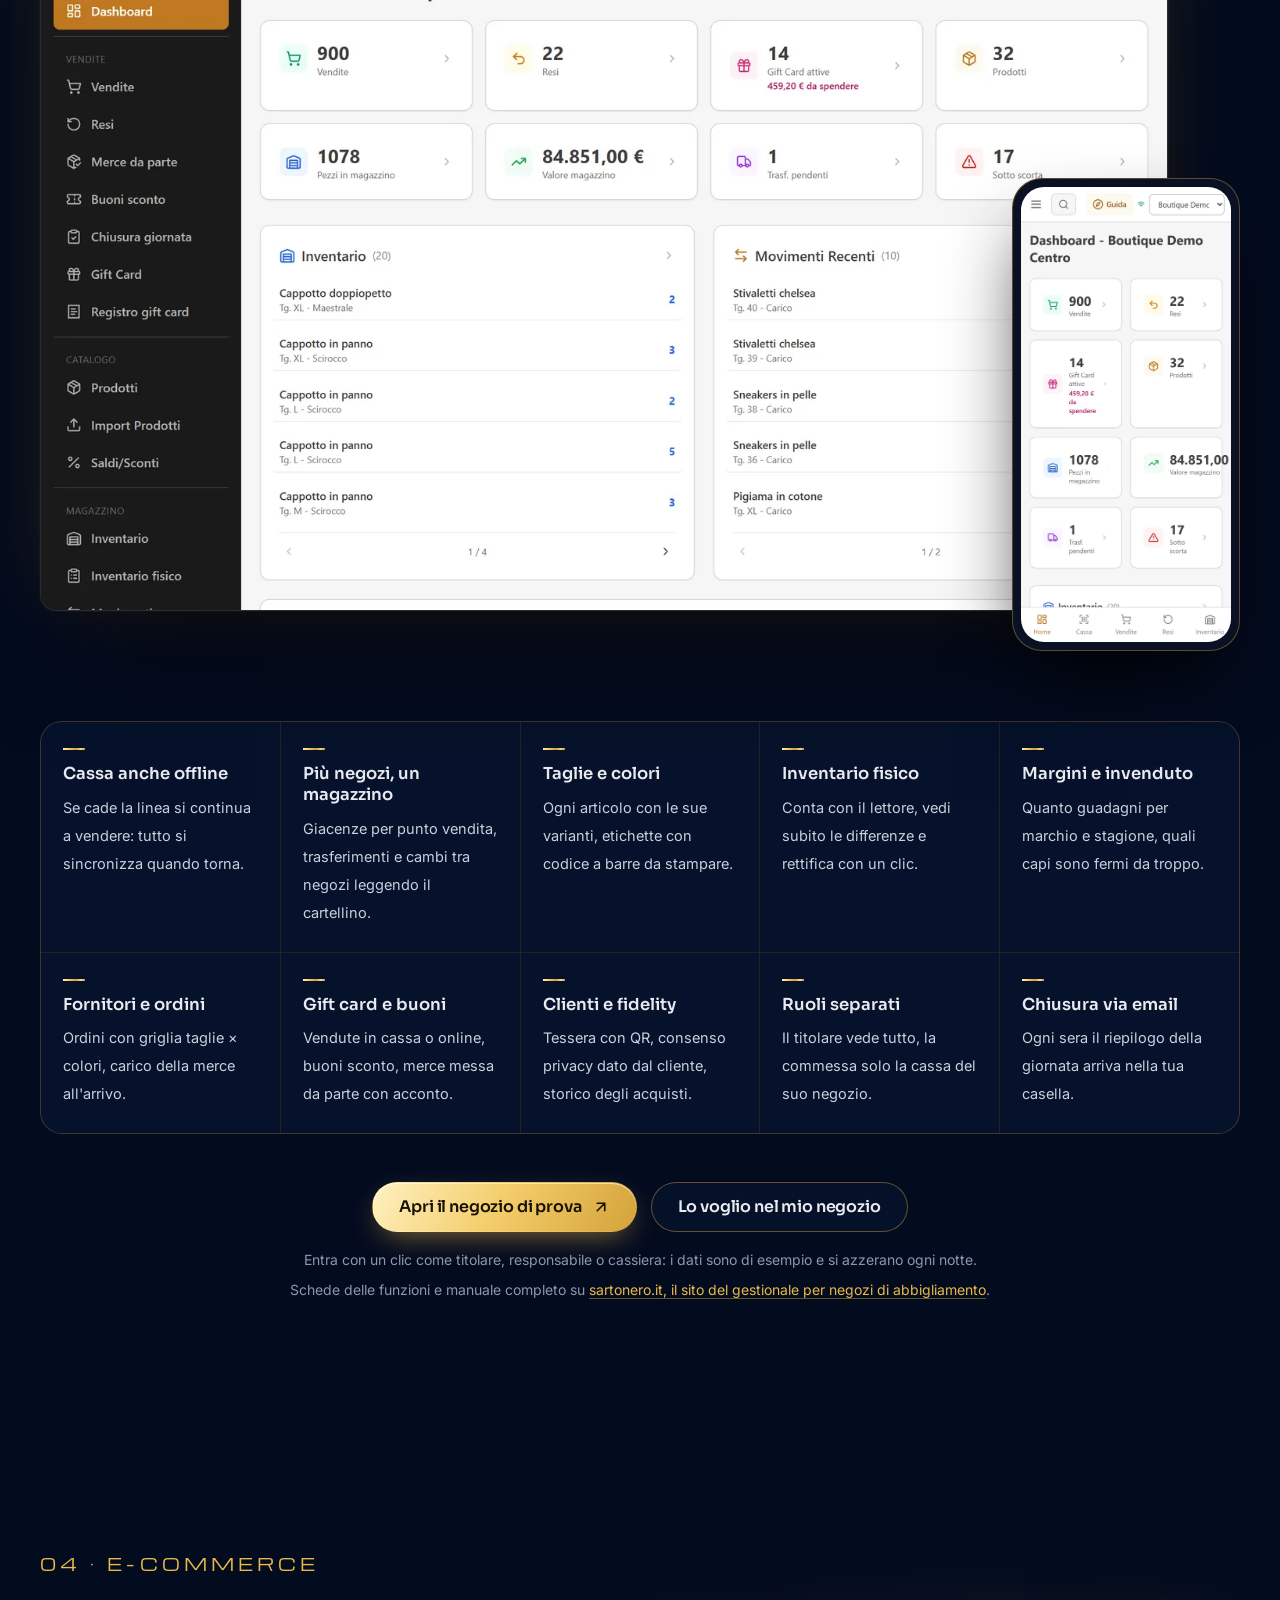
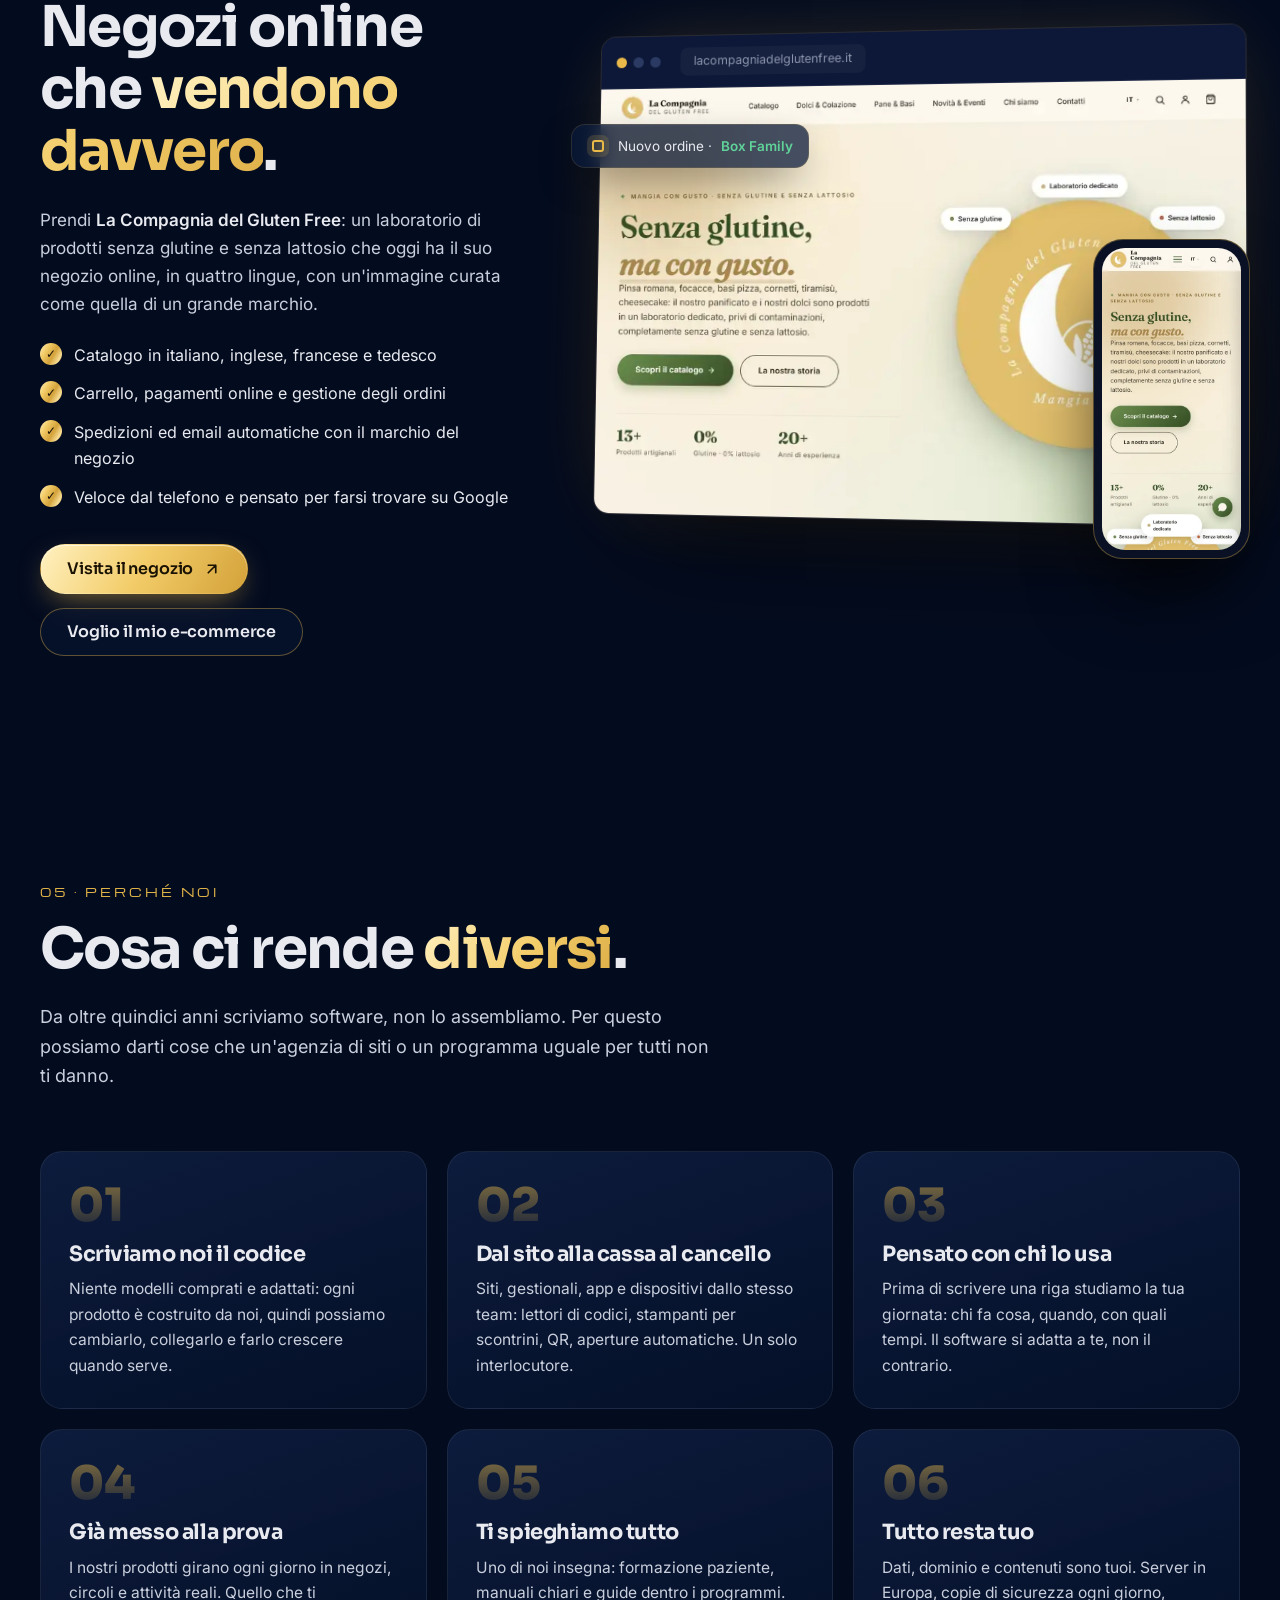
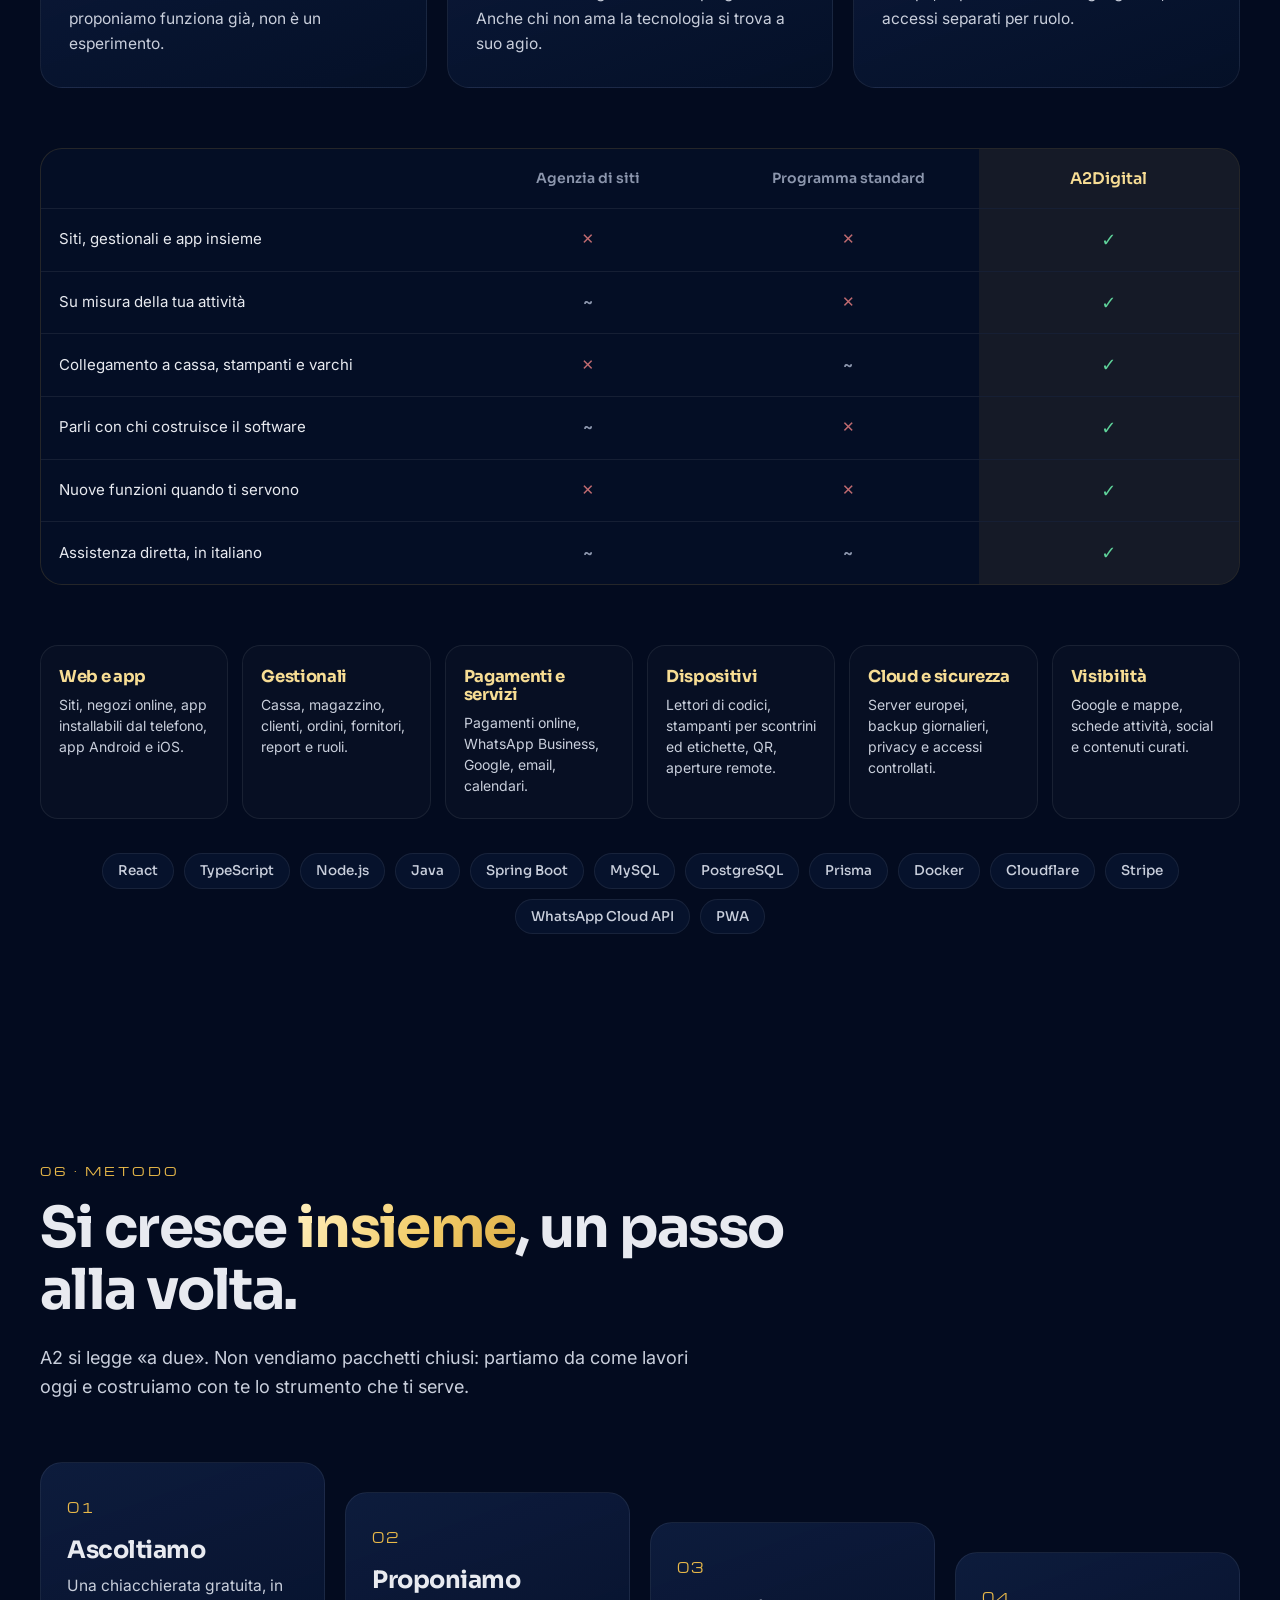
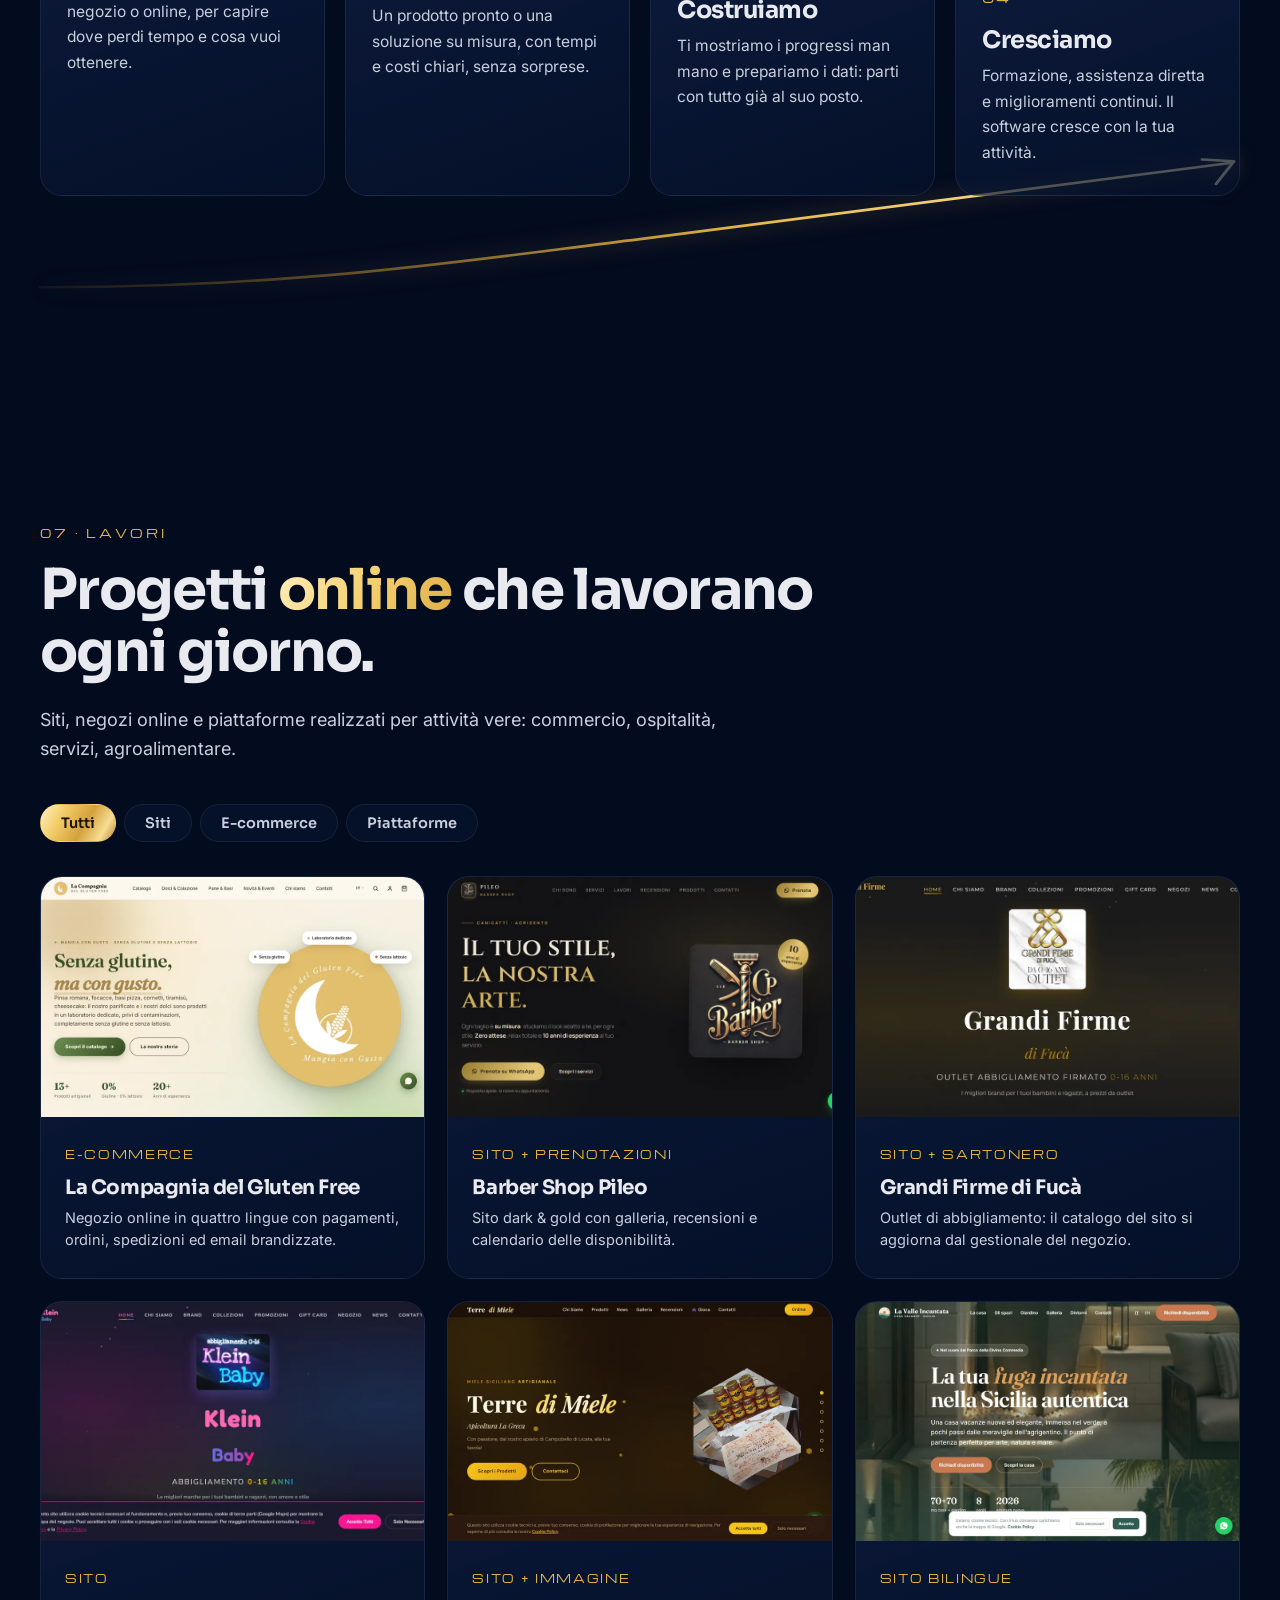
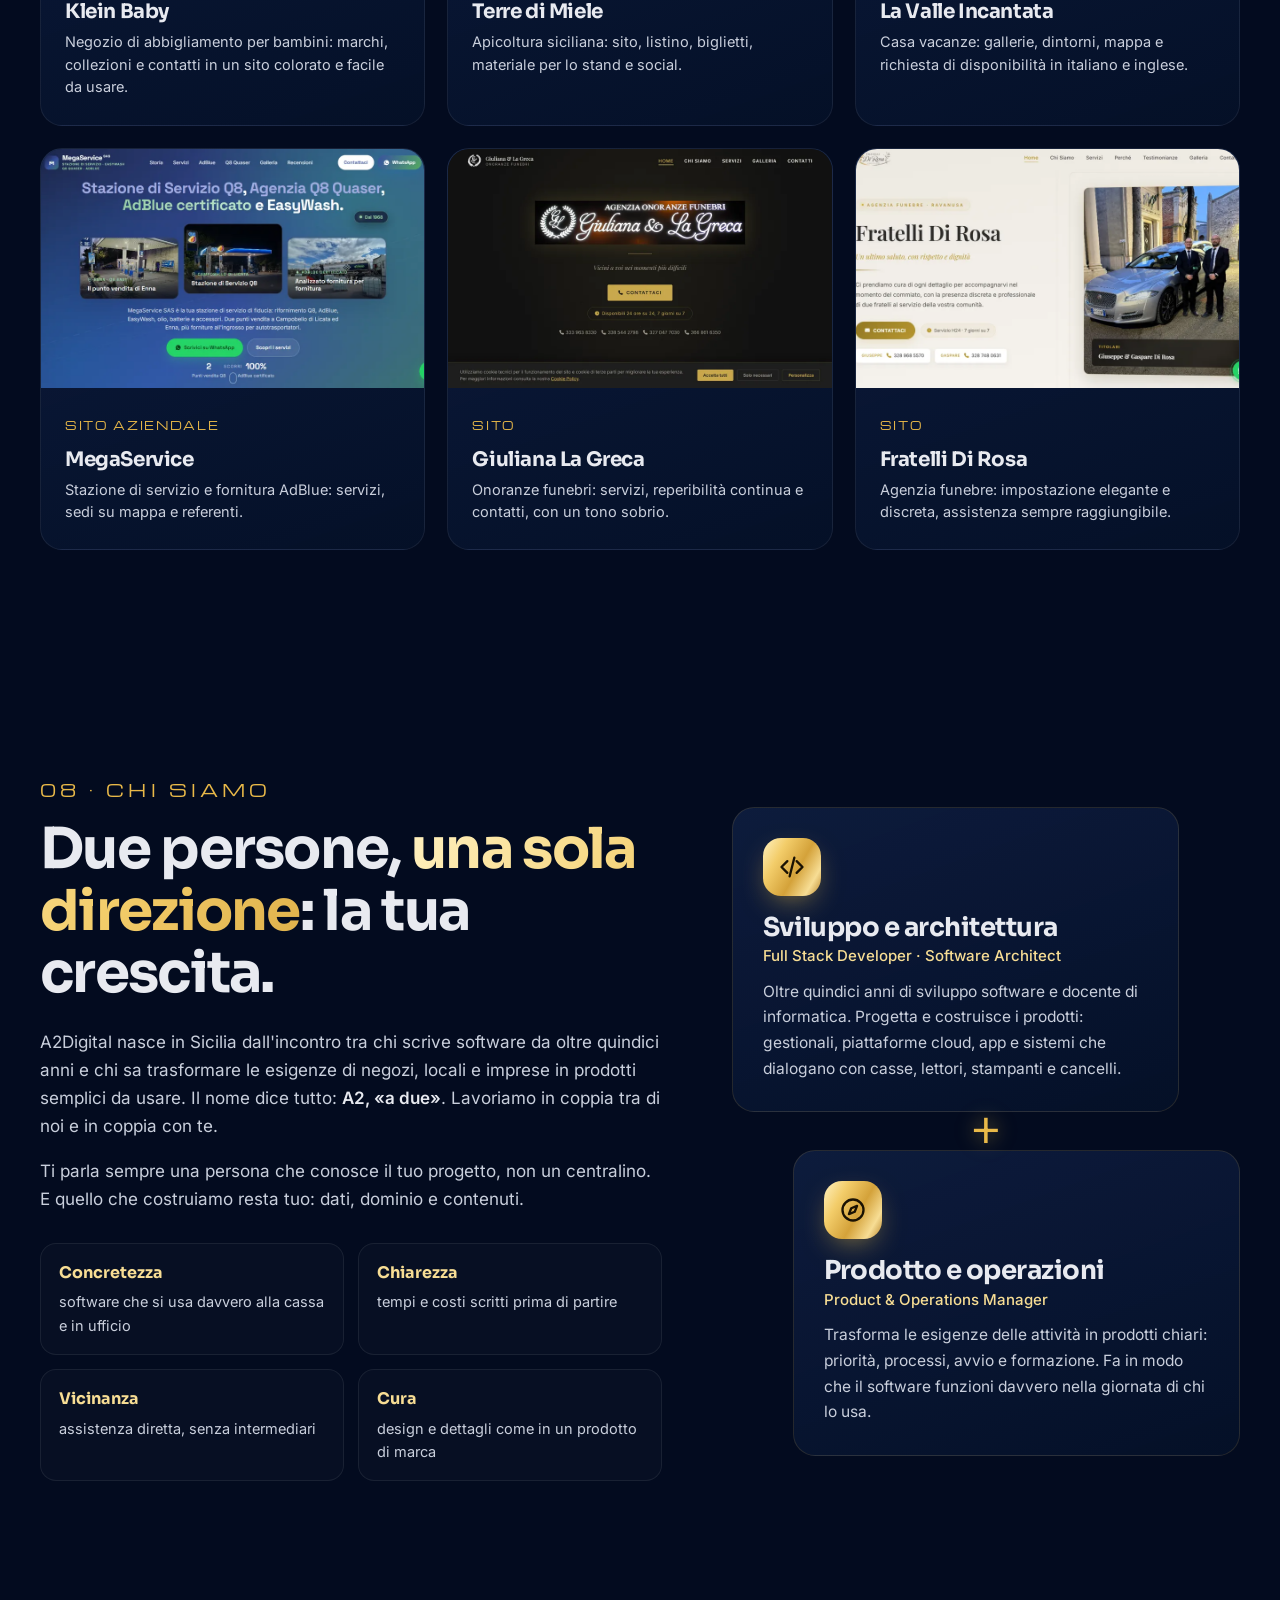
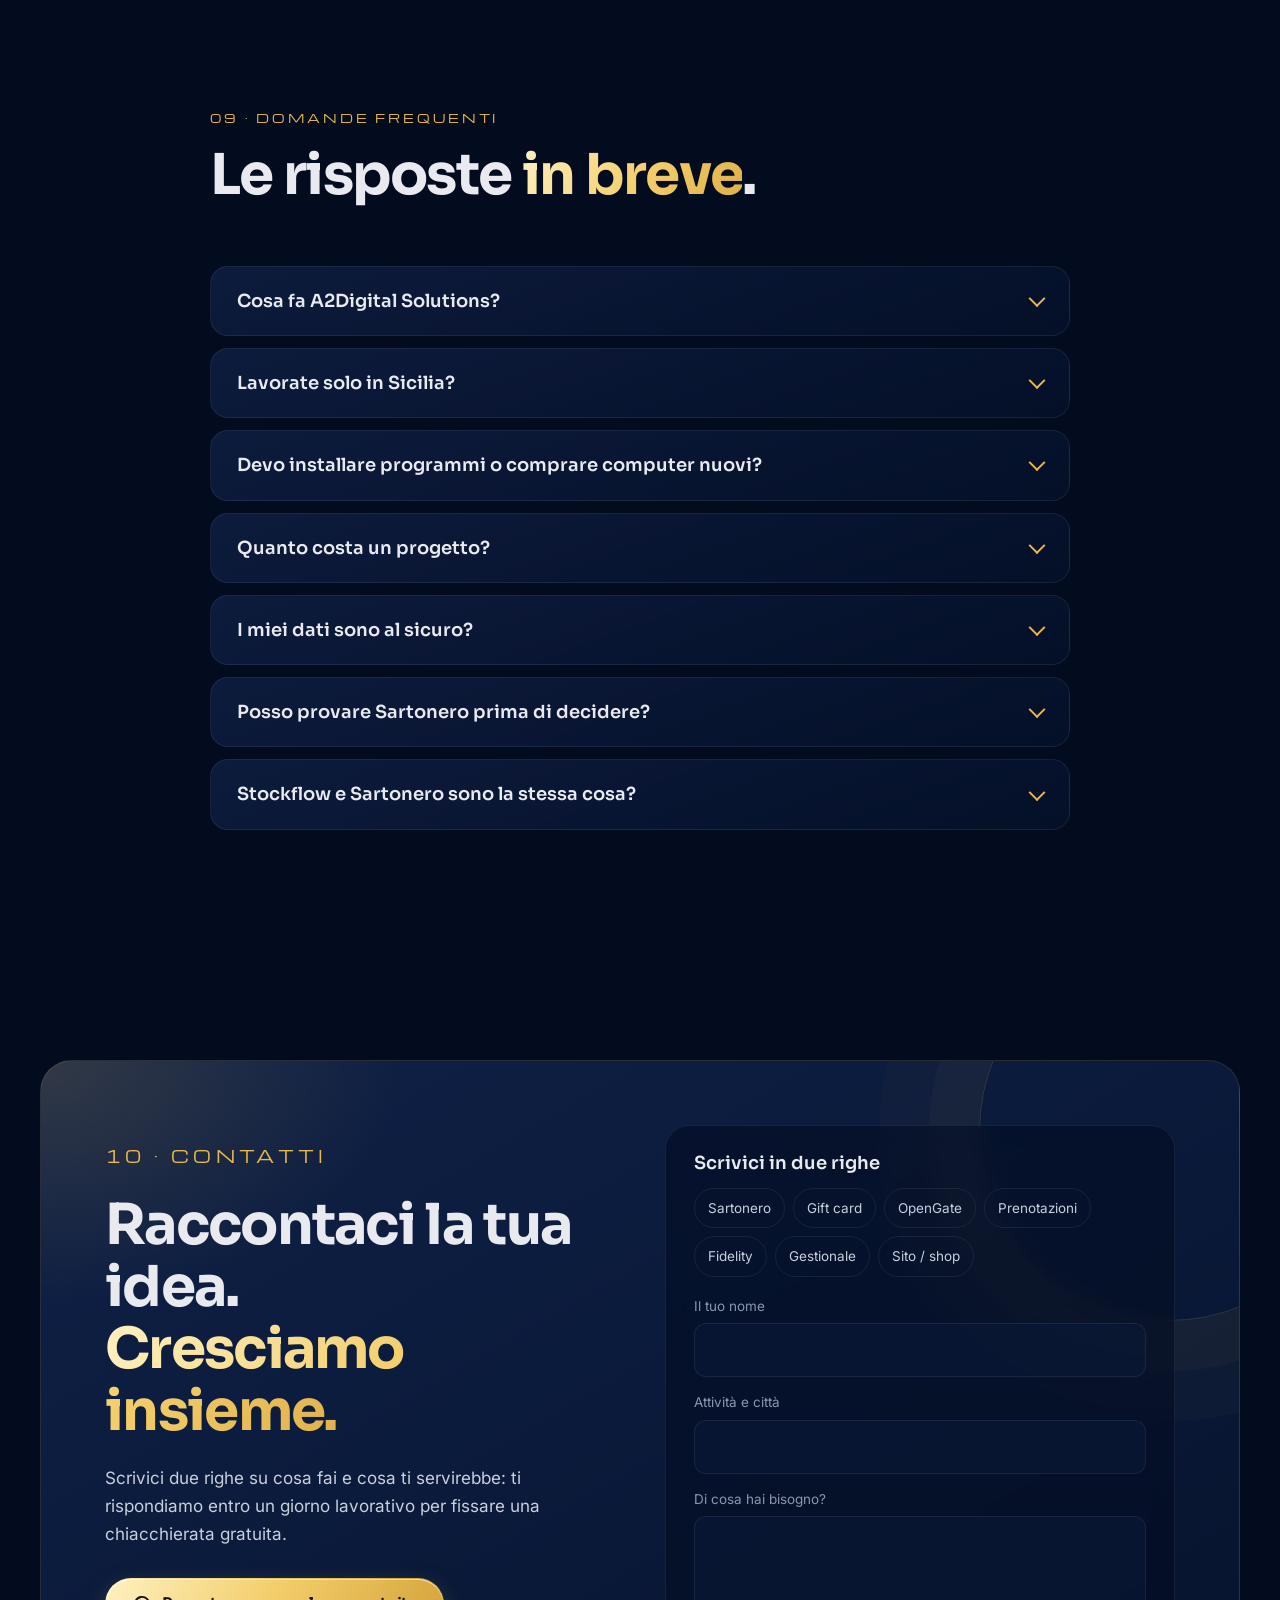
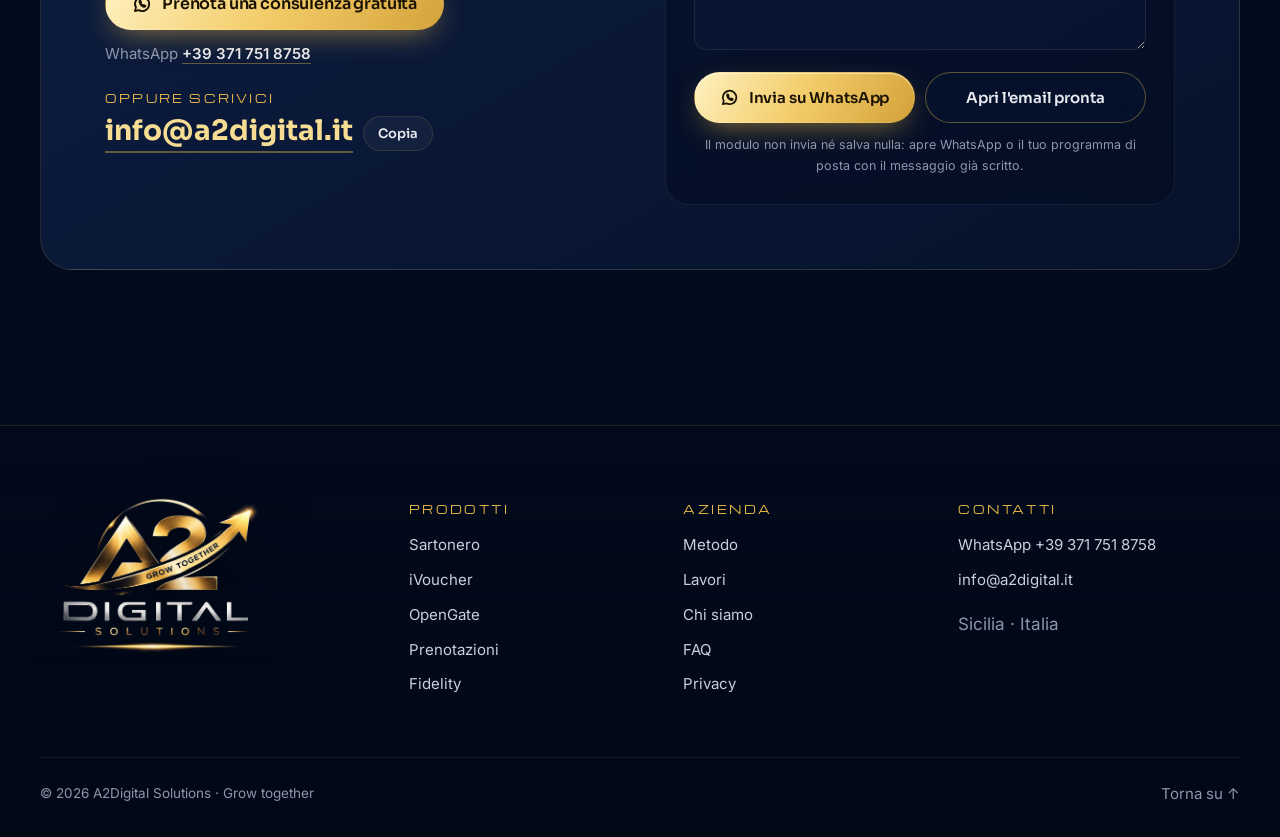
==== commit 0253ed33: "Contatti: info@a2digital.it e WhatsApp +39 371 751 8758 con CTA per prenotare la consulenza gratuita" ====
--- a/index.html
+++ b/index.html
@@ -47,11 +47,12 @@
       "slogan": "Grow together",
       "url": "https://www.a2digital.it/",
       "logo": "https://www.a2digital.it/icon-512.png",
-      "email": "aduedigital@gmail.com",
+      "email": "info@a2digital.it",
+      "telephone": "+39 371 751 8758",
       "description": "Software house che sviluppa gestionali per negozi, prenotazioni online, gift card, fidelity, controllo accessi, siti ed e-commerce per piccole e medie imprese.",
       "areaServed": [{"@type": "Country", "name": "Italia"}],
       "address": {"@type": "PostalAddress", "addressRegion": "Sicilia", "addressCountry": "IT"},
-      "contactPoint": {"@type": "ContactPoint", "contactType": "sales", "email": "aduedigital@gmail.com", "availableLanguage": ["Italian", "English"]},
+      "contactPoint": {"@type": "ContactPoint", "contactType": "sales", "email": "info@a2digital.it", "telephone": "+39 371 751 8758", "url": "https://wa.me/393717518758?text=Ciao%20A2Digital!%20Vorrei%20prenotare%20una%20consulenza%20gratuita.", "availableLanguage": ["Italian", "English"]},
       "knowsAbout": ["Gestionali per negozi", "ERP", "CRM", "E-commerce", "Prenotazioni online", "Gift card digitali", "Programmi fedeltà", "Controllo accessi", "Sviluppo web"]
     },
     {
@@ -81,7 +82,7 @@
         {"@type": "Question", "name": "Cosa fa A2Digital Solutions?", "acceptedAnswer": {"@type": "Answer", "text": "Sviluppiamo software per piccole e medie imprese: gestionali per negozi, prenotazioni online, gift card e fidelity digitali, controllo accessi, gestionali su misura, siti web ed e-commerce."}},
         {"@type": "Question", "name": "Lavorate solo in Sicilia?", "acceptedAnswer": {"@type": "Answer", "text": "Siamo in Sicilia ma lavoriamo con attività in tutta Italia: i nostri prodotti funzionano online e l'assistenza avviene a distanza."}},
         {"@type": "Question", "name": "Devo installare programmi o comprare computer nuovi?", "acceptedAnswer": {"@type": "Answer", "text": "No. I nostri prodotti funzionano dal browser di computer, tablet e telefono. Per la cassa si possono collegare lettori di codici a barre e stampanti per scontrini."}},
-        {"@type": "Question", "name": "Quanto costa un progetto?", "acceptedAnswer": {"@type": "Answer", "text": "Dipende da cosa serve: i prodotti pronti hanno un canone mensile, i progetti su misura un preventivo dopo una prima chiacchierata gratuita. Scrivici a aduedigital@gmail.com."}},
+        {"@type": "Question", "name": "Quanto costa un progetto?", "acceptedAnswer": {"@type": "Answer", "text": "Dipende da cosa serve: i prodotti pronti hanno un canone mensile, i progetti su misura un preventivo dopo una prima chiacchierata gratuita. Prenota la consulenza gratuita su WhatsApp al +39 371 751 8758 o scrivi a info@a2digital.it."}},
         {"@type": "Question", "name": "I miei dati sono al sicuro?", "acceptedAnswer": {"@type": "Answer", "text": "Sì: server in Europa, connessioni cifrate, backup quotidiani e accessi separati per ogni ruolo. I dati restano di proprietà del cliente."}},
         {"@type": "Question", "name": "Posso provare Sartonero prima di decidere?", "acceptedAnswer": {"@type": "Answer", "text": "Sì: c'è un negozio di prova completo con dati di esempio su https://demo.sartonero.it/login. Si entra con un clic e si può fare anche una vendita. Funzioni e manuale sono su https://sartonero.it/."}},
         {"@type": "Question", "name": "Stockflow e Sartonero sono la stessa cosa?", "acceptedAnswer": {"@type": "Answer", "text": "Sì. Il gestionale che presentavamo come Stockflow oggi si chiama Sartonero e ha un sito suo, https://sartonero.it/. Chi lo usa già non deve cambiare nulla."}}
@@ -670,7 +671,7 @@
       <details class="reveal"><summary>Cosa fa A2Digital Solutions?</summary><p>Sviluppiamo software per piccole e medie imprese: gestionali per negozi, prenotazioni online, gift card e fidelity digitali, controllo accessi, gestionali su misura, siti web ed e-commerce.</p></details>
       <details class="reveal"><summary>Lavorate solo in Sicilia?</summary><p>Siamo in Sicilia ma lavoriamo con attività in tutta Italia: i nostri prodotti funzionano online e l'assistenza avviene a distanza.</p></details>
       <details class="reveal"><summary>Devo installare programmi o comprare computer nuovi?</summary><p>No. I nostri prodotti funzionano dal browser di computer, tablet e telefono. Per la cassa si possono collegare lettori di codici a barre e stampanti per scontrini.</p></details>
-      <details class="reveal"><summary>Quanto costa un progetto?</summary><p>Dipende da cosa serve: i prodotti pronti hanno un canone mensile, i progetti su misura un preventivo dopo una prima chiacchierata gratuita. Scrivici a <a href="mailto:aduedigital@gmail.com">aduedigital@gmail.com</a>.</p></details>
+      <details class="reveal"><summary>Quanto costa un progetto?</summary><p>Dipende da cosa serve: i prodotti pronti hanno un canone mensile, i progetti su misura un preventivo dopo una prima chiacchierata gratuita. <a href="https://wa.me/393717518758?text=Ciao%20A2Digital!%20Vorrei%20prenotare%20una%20consulenza%20gratuita." target="_blank" rel="noopener">Prenota la consulenza gratuita su WhatsApp</a> oppure scrivi a <a href="mailto:info@a2digital.it">info@a2digital.it</a>.</p></details>
       <details class="reveal"><summary>I miei dati sono al sicuro?</summary><p>Sì: server in Europa, connessioni cifrate, backup quotidiani e accessi separati per ogni ruolo. I dati restano di proprietà del cliente.</p></details>
       <details class="reveal"><summary>Posso provare Sartonero prima di decidere?</summary><p>Sì: c'è un <a href="https://demo.sartonero.it/login" target="_blank" rel="noopener">negozio di prova</a> completo con dati di esempio. Entri con un clic e puoi fare anche una vendita. Funzioni e manuale li trovi su <a href="https://sartonero.it/" target="_blank" rel="noopener">sartonero.it</a>.</p></details>
       <details class="reveal"><summary>Stockflow e Sartonero sono la stessa cosa?</summary><p>Sì. Il gestionale che presentavamo come Stockflow oggi si chiama <a href="https://sartonero.it/" target="_blank" rel="noopener">Sartonero</a> e ha un sito suo. Chi lo usa già non deve cambiare nulla.</p></details>
@@ -686,13 +687,18 @@
         <p class="kicker">10 · Contatti</p>
         <h2>Raccontaci la tua idea.<br><span class="gold-text">Cresciamo insieme.</span></h2>
         <p>Scrivici due righe su cosa fai e cosa ti servirebbe: ti rispondiamo entro un giorno lavorativo per fissare una chiacchierata gratuita.</p>
+        <div class="wa-box">
+          <a href="https://wa.me/393717518758?text=Ciao%20A2Digital!%20Vorrei%20prenotare%20una%20consulenza%20gratuita." target="_blank" rel="noopener" class="btn btn-gold btn-wa" data-magnetic><svg viewBox="0 0 24 24" aria-hidden="true"><path d="M3.5 20.5l1.3-4.2A8.5 8.5 0 1 1 8 19.4z"/><path d="M9 8.6c.2-.5.6-.6 1-.6l.9 2-.7.9a6 6 0 0 0 3 3l.9-.7 2 .9c0 .4-.1.8-.6 1.1-1.6 1-5.6-1.8-6.3-4.8-.2-.7-.4-1.3-.2-1.8z"/></svg>Prenota una consulenza gratuita</a>
+          <p class="wa-num">WhatsApp <a href="https://wa.me/393717518758?text=Ciao%20A2Digital!%20Vorrei%20prenotare%20una%20consulenza%20gratuita." target="_blank" rel="noopener">+39 371 751 8758</a></p>
+        </div>
+        <p class="or">oppure scrivici</p>
         <div class="mail-box">
-          <a href="mailto:aduedigital@gmail.com" class="mail">aduedigital@gmail.com</a>
+          <a href="mailto:info@a2digital.it" class="mail">info@a2digital.it</a>
           <button type="button" class="copy" id="copyMail" aria-live="polite">Copia</button>
         </div>
       </div>
       <form class="cform" id="cform" novalidate>
-        <p class="cform-title">Prepara la tua email</p>
+        <p class="cform-title">Scrivici in due righe</p>
         <div class="chips" role="group" aria-label="Cosa ti interessa">
           <label><input type="checkbox" name="int" value="Sartonero"><span>Sartonero</span></label>
           <label><input type="checkbox" name="int" value="iVoucher"><span>Gift card</span></label>
@@ -705,8 +711,11 @@
         <label class="field"><span>Il tuo nome</span><input type="text" name="nome" autocomplete="name" required></label>
         <label class="field"><span>Attività e città</span><input type="text" name="attivita" autocomplete="organization"></label>
         <label class="field"><span>Di cosa hai bisogno?</span><textarea name="msg" rows="4" required></textarea></label>
-        <button class="btn btn-gold w100" type="submit">Apri l'email pronta <svg viewBox="0 0 24 24" aria-hidden="true"><path d="M5 12h14M13 6l6 6-6 6"/></svg></button>
-        <p class="fine">Il modulo non invia né salva nulla: apre il tuo programma di posta con il messaggio già scritto.</p>
+        <div class="cform-actions">
+          <button class="btn btn-gold" type="submit" data-via="wa"><svg viewBox="0 0 24 24" aria-hidden="true"><path d="M3.5 20.5l1.3-4.2A8.5 8.5 0 1 1 8 19.4z"/><path d="M9 8.6c.2-.5.6-.6 1-.6l.9 2-.7.9a6 6 0 0 0 3 3l.9-.7 2 .9c0 .4-.1.8-.6 1.1-1.6 1-5.6-1.8-6.3-4.8-.2-.7-.4-1.3-.2-1.8z"/></svg>Invia su WhatsApp</button>
+          <button class="btn btn-ghost" type="submit" data-via="mail">Apri l'email pronta</button>
+        </div>
+        <p class="fine">Il modulo non invia né salva nulla: apre WhatsApp o il tuo programma di posta con il messaggio già scritto.</p>
       </form>
     </div>
   </div>
@@ -728,7 +737,8 @@
     </div>
     <div>
       <h4>Contatti</h4>
-      <a href="mailto:aduedigital@gmail.com">aduedigital@gmail.com</a>
+      <a href="https://wa.me/393717518758?text=Ciao%20A2Digital!%20Vorrei%20prenotare%20una%20consulenza%20gratuita." target="_blank" rel="noopener">WhatsApp +39 371 751 8758</a>
+      <a href="mailto:info@a2digital.it">info@a2digital.it</a>
       <p class="muted">Sicilia · Italia</p>
     </div>
   </div>
@@ -738,6 +748,8 @@
   </div>
 </footer>
 
+<a href="https://wa.me/393717518758?text=Ciao%20A2Digital!%20Vorrei%20prenotare%20una%20consulenza%20gratuita." target="_blank" rel="noopener" class="wa-float" aria-label="Prenota una consulenza gratuita su WhatsApp"><svg viewBox="0 0 24 24" aria-hidden="true"><path d="M3.5 20.5l1.3-4.2A8.5 8.5 0 1 1 8 19.4z"/><path d="M9 8.6c.2-.5.6-.6 1-.6l.9 2-.7.9a6 6 0 0 0 3 3l.9-.7 2 .9c0 .4-.1.8-.6 1.1-1.6 1-5.6-1.8-6.3-4.8-.2-.7-.4-1.3-.2-1.8z"/></svg><span>Consulenza gratuita</span></a>
+
 <script src="assets/js/main.js" defer></script>
 </body>
 </html>
--- a/assets/css/style.css
+++ b/assets/css/style.css
@@ -305,6 +305,23 @@
 .field input:focus,.field textarea:focus{outline:none;border-color:var(--gold-400);box-shadow:0 0 0 4px rgba(233,185,73,.12)}
 .field.err input,.field.err textarea{border-color:#ff8a8a}
 .fine{font-size:12.5px;color:var(--muted);margin:12px 0 0;text-align:center}
+.wa-box{display:flex;flex-direction:column;align-items:flex-start;gap:12px}
+.btn-wa svg{width:20px;height:20px}
+.btn-wa:hover svg{transform:none}
+.contact-copy .wa-num{margin:0;font-size:15px;color:var(--muted)}
+.wa-num a{color:var(--silver);font-weight:600;border-bottom:1px solid rgba(233,185,73,.4)}
+.wa-num a:hover{color:var(--gold-200)}
+.contact-copy .or{margin:26px 0 10px;font:400 11px/1 var(--font-brand);letter-spacing:.2em;text-transform:uppercase;color:var(--gold-400)}
+.cform-actions{display:grid;grid-template-columns:1fr 1fr;gap:10px}
+.cform-actions .btn{padding:15px 16px;font-size:15px}
+.cform-actions svg{width:19px;height:19px}
+.wa-float{position:fixed;right:20px;bottom:20px;z-index:110;display:flex;align-items:center;gap:10px;padding:13px 20px 13px 14px;border-radius:999px;background:var(--grad-gold);color:#1a1203;font:600 15px/1 var(--font-display);box-shadow:0 14px 34px -10px rgba(233,185,73,.7),inset 0 1px 0 rgba(255,255,255,.55);transition:transform .35s var(--ease),box-shadow .35s var(--ease)}
+.wa-float svg{width:26px;height:26px;fill:none;stroke:currentColor;stroke-width:1.9;stroke-linecap:round;stroke-linejoin:round}
+.wa-float::before{content:"";position:absolute;inset:0;border-radius:inherit;box-shadow:0 0 0 0 rgba(233,185,73,.55);animation:waPulse 2.6s ease-out infinite}
+.wa-float:hover{transform:translateY(-3px);box-shadow:0 20px 40px -12px rgba(233,185,73,.8)}
+@keyframes waPulse{70%{box-shadow:0 0 0 16px rgba(233,185,73,0)}100%{box-shadow:0 0 0 0 rgba(233,185,73,0)}}
+@media (max-width:640px){.wa-float{right:14px;bottom:14px;padding:14px}.wa-float span{display:none}.cform-actions{grid-template-columns:1fr}}
+@media (prefers-reduced-motion:reduce){.wa-float::before{animation:none}}
 
 /* ---------- footer ---------- */
 .foot{border-top:1px solid var(--line);background:linear-gradient(180deg,rgba(2,8,22,.4),var(--navy-950));padding:70px 0 30px;margin-top:40px}
